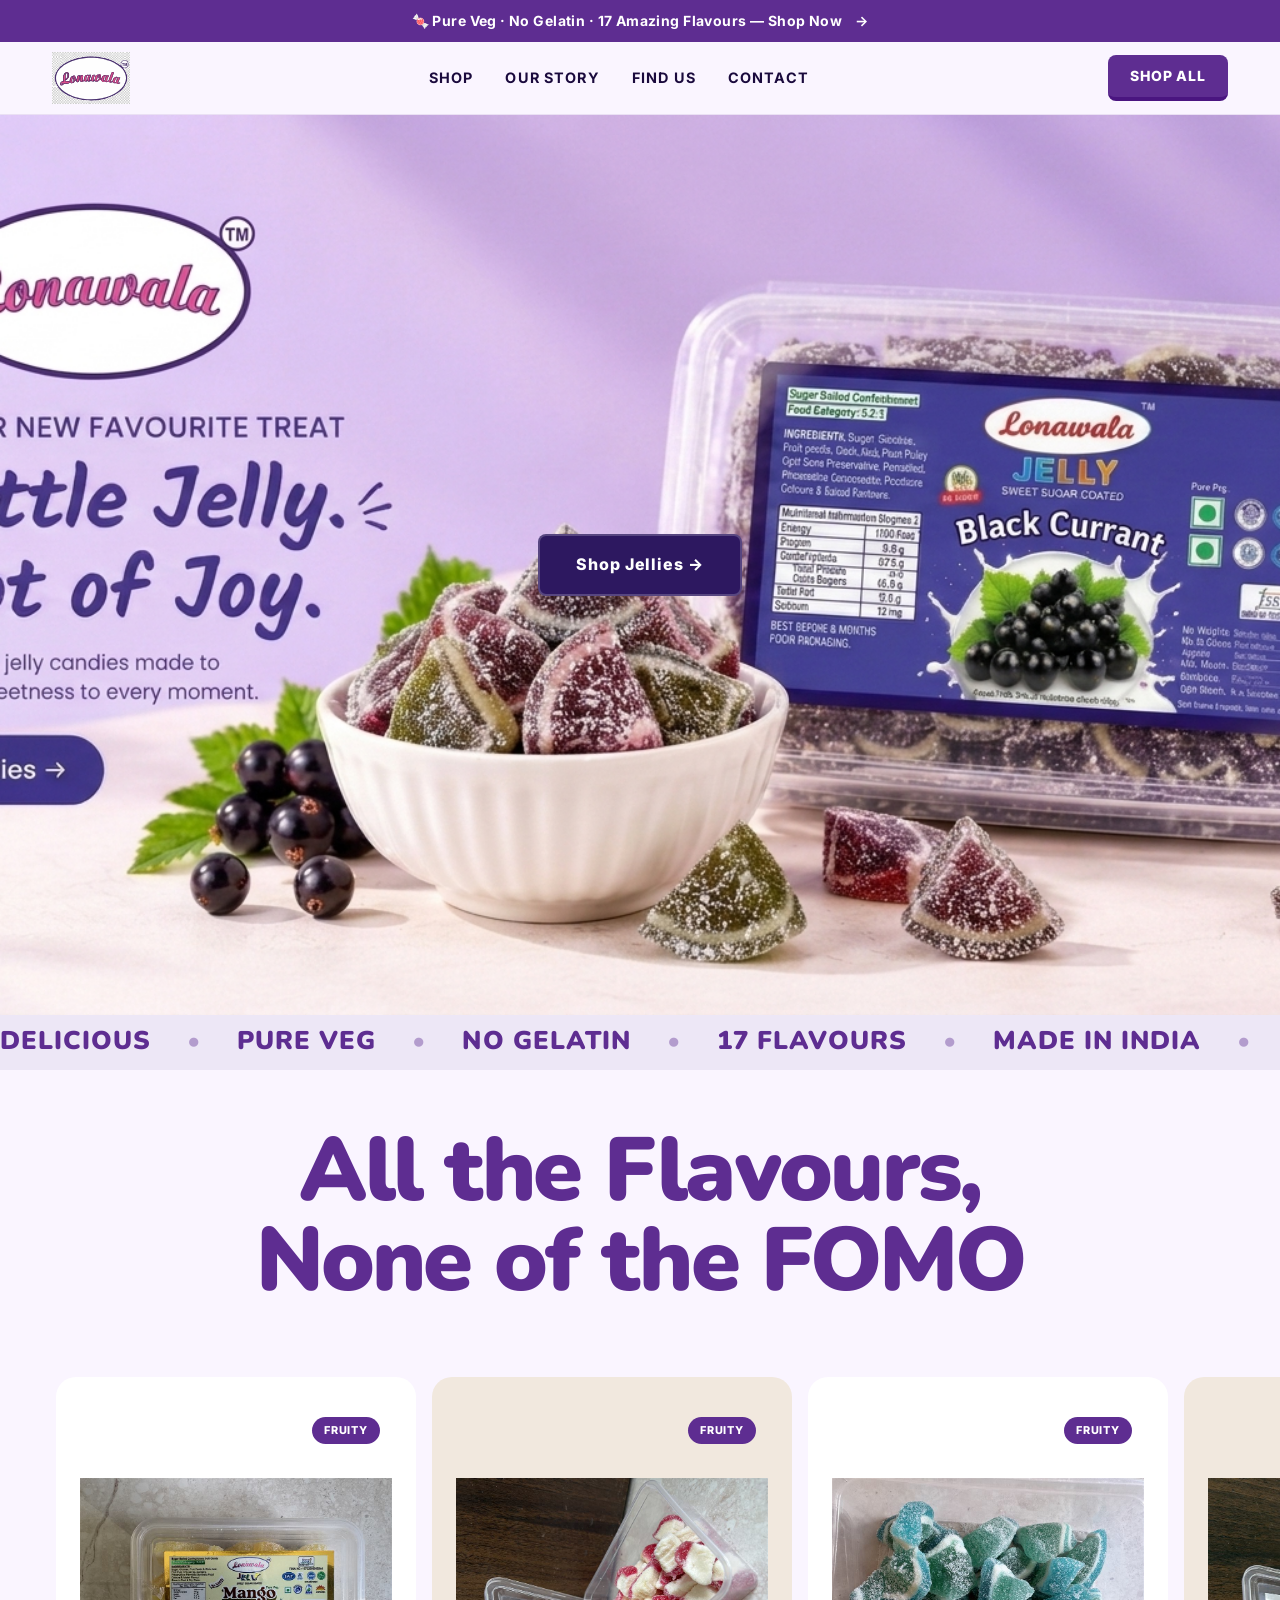
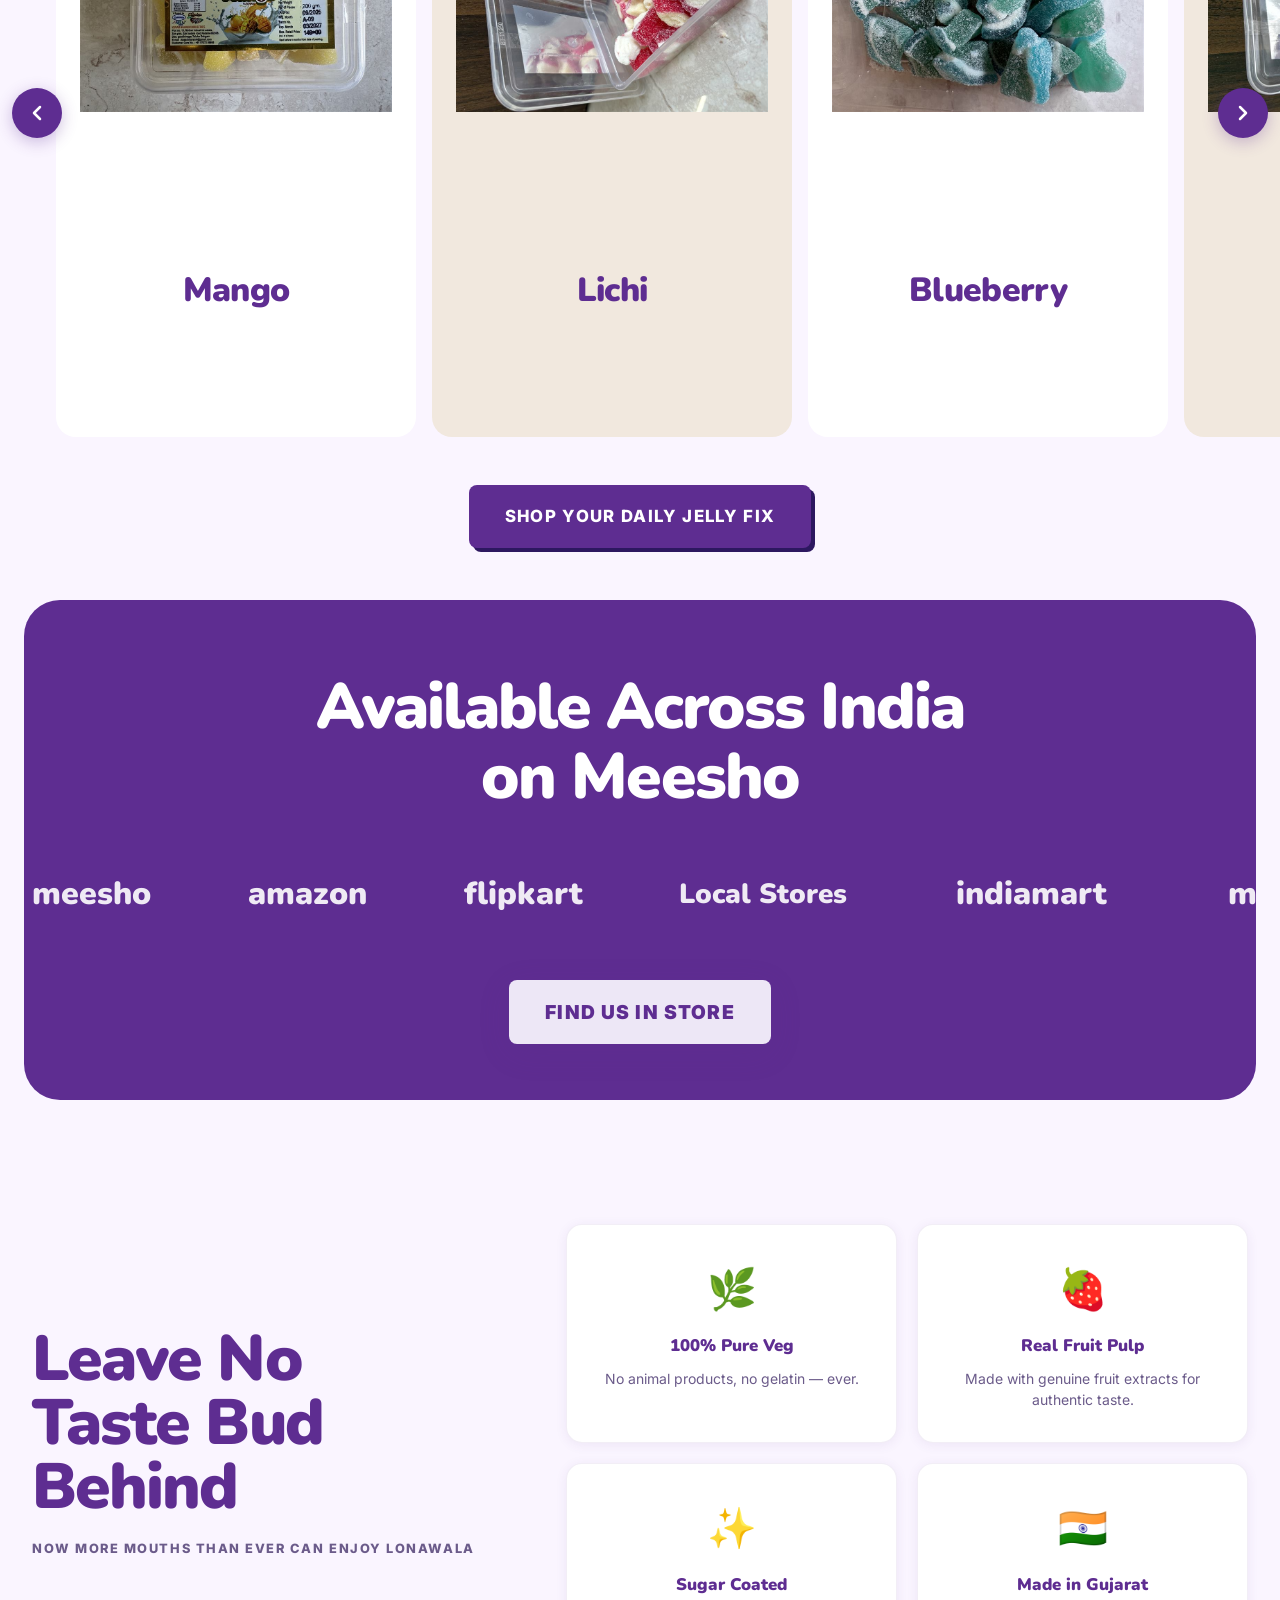
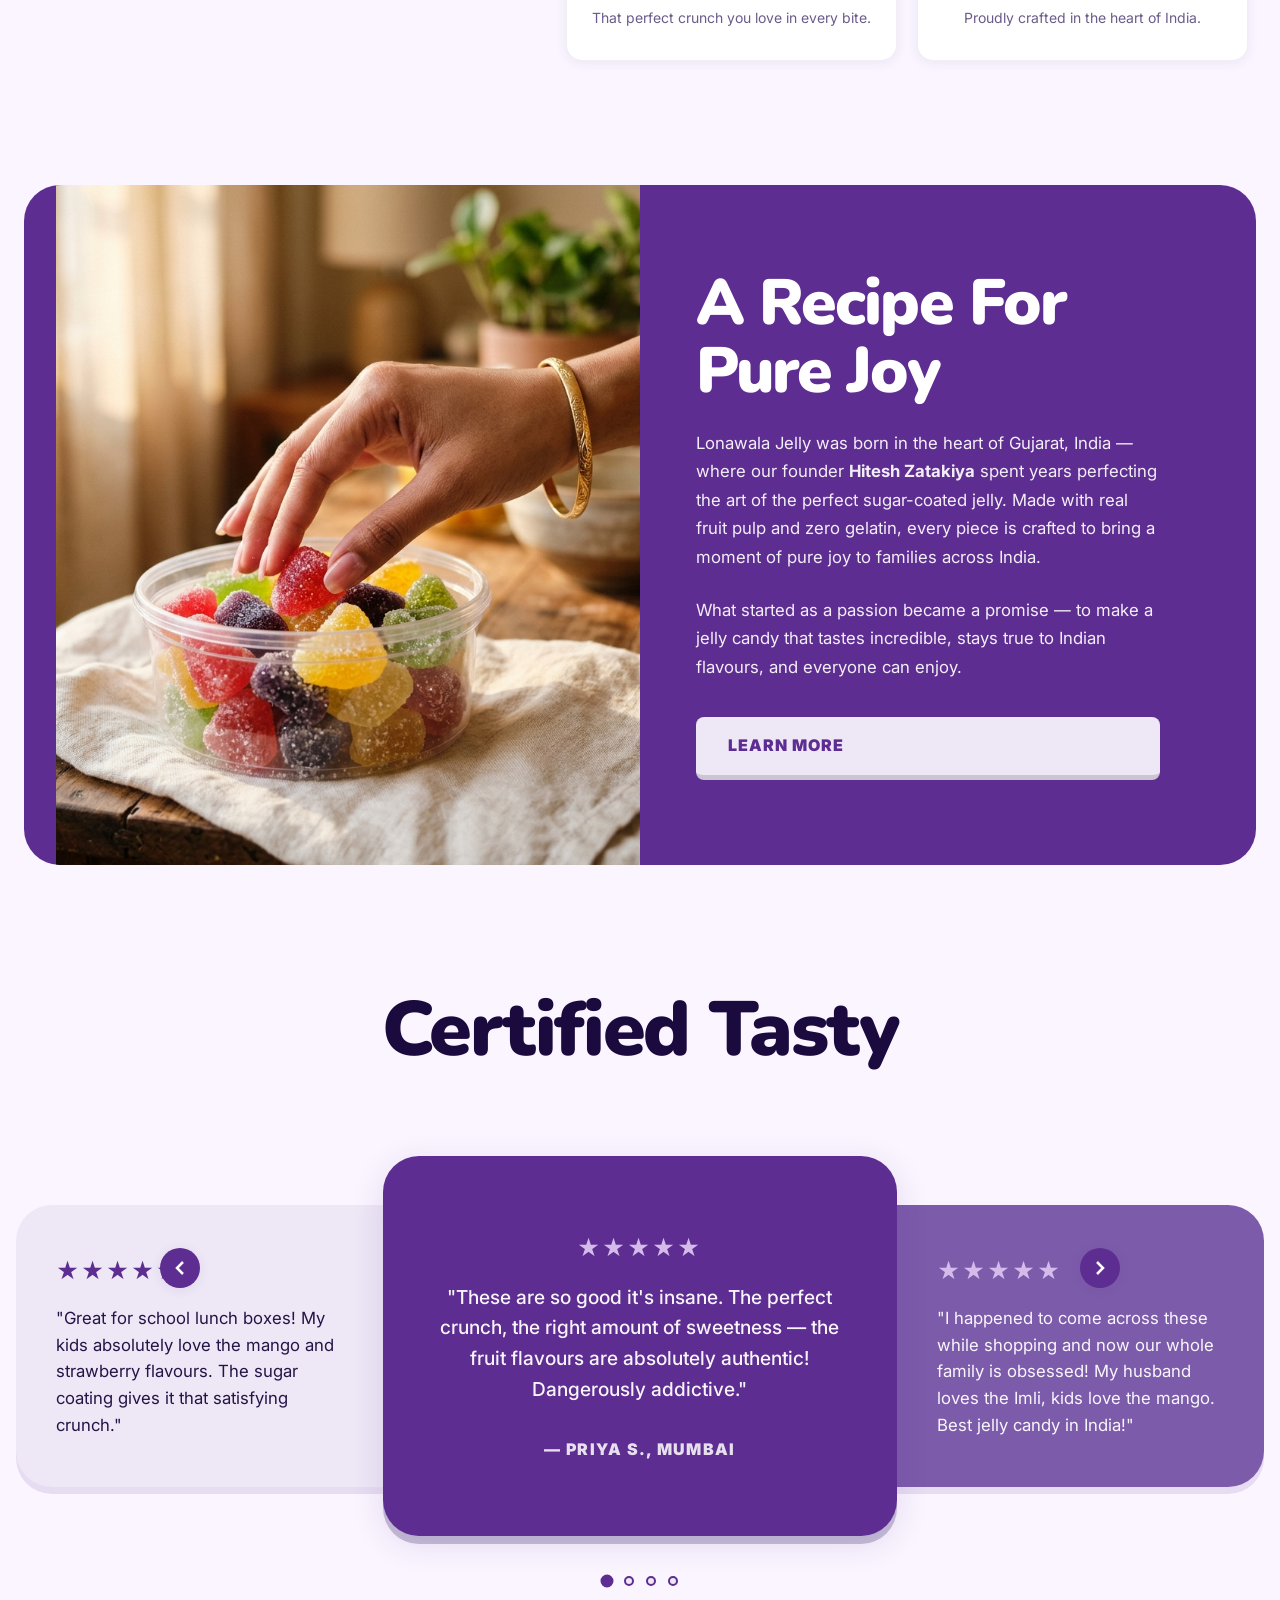
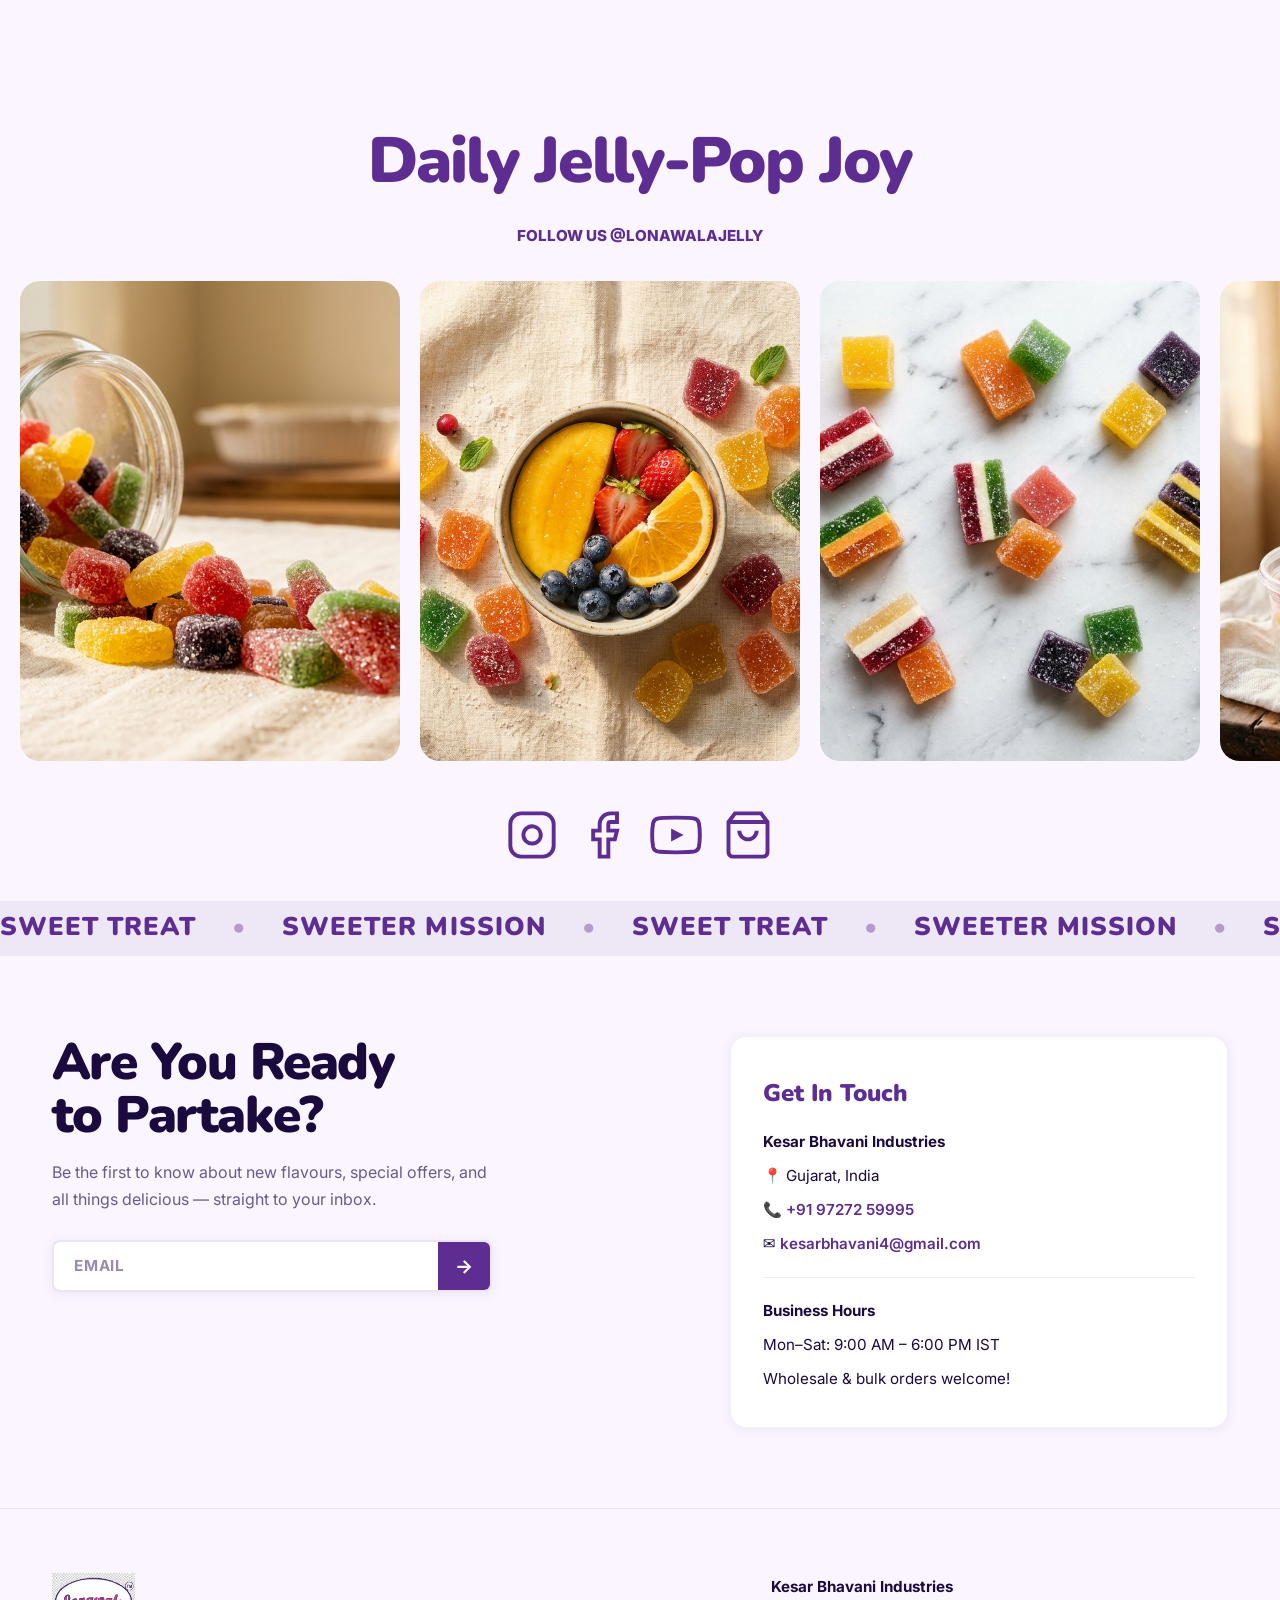
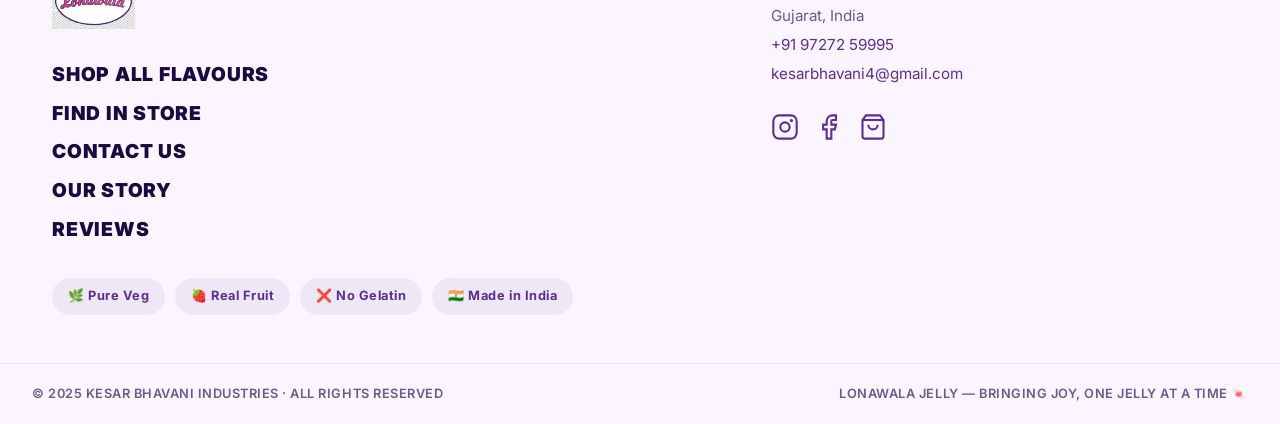
==== website/index.html @ fbc3630c "your message" ====
<!DOCTYPE html>
<html lang="en">
<head>
  <meta charset="UTF-8" />
  <meta name="viewport" content="width=device-width, initial-scale=1.0" />
  <title>Lonawala Jelly – Premium Sugar Coated Jelly Candies | 17 Flavours</title>
  <meta name="description" content="Lonawala Jelly by Kesar Bhavani Industries — India's favourite sugar coated soft jelly candy in 17 amazing flavours. Pure Veg, No Gelatin. Shop on Meesho." />
  <meta name="keywords" content="Lonawala Jelly, jelly candy, sugar coated candy, mango jelly, pure veg candy, Indian candy, buy jelly online, Meesho candy" />
  <meta name="author" content="Kesar Bhavani Industries" />
  <meta property="og:type" content="website" />
  <meta property="og:url" content="https://lonawala-jelly.pages.dev/" />
  <meta property="og:title" content="Lonawala Jelly – 17 Delicious Flavours" />
  <meta property="og:description" content="India's favourite jelly candy in 17 amazing flavours. Pure Veg, No Gelatin." />
  <meta property="og:image" content="https://lonawala-jelly.pages.dev/assets/hero-lifestyle.jpg" />
  <link rel="icon" href="assets/logo.svg" type="image/svg+xml" />
  <link rel="preconnect" href="https://fonts.googleapis.com" />
  <link rel="preconnect" href="https://fonts.gstatic.com" crossorigin />
  <link href="https://fonts.googleapis.com/css2?family=Nunito:wght@400;600;700;800;900&family=Inter:wght@300;400;500;600;700&display=swap" rel="stylesheet" />
  <link rel="stylesheet" href="style.css" />
  <script type="application/ld+json">
  {
    "@context": "https://schema.org",
    "@type": "Organization",
    "name": "Lonawala Jelly",
    "url": "https://lonawala-jelly.pages.dev",
    "logo": "https://lonawala-jelly.pages.dev/assets/logo.svg",
    "description": "Premium sugar coated jelly candy in 17 delicious flavours. Pure Veg, No Gelatin.",
    "contactPoint": {
      "@type": "ContactPoint",
      "telephone": "+91-97272-59995",
      "email": "kesarbhavani4@gmail.com"
    }
  }
  </script>
</head>
<body>

<!-- ── ANNOUNCEMENT BAR ── -->
<div class="announcement-bar">
  <a href="#shop" class="ann-link">
    🍬 Pure Veg · No Gelatin · 17 Amazing Flavours — Shop Now &nbsp;<span class="ann-arrow">→</span>
  </a>
</div>

<!-- ── HEADER ── -->
<header id="header">
  <nav class="nav-inner container">
    <button class="hamburger" id="hamburger" aria-label="Open menu" aria-expanded="false">
      <span></span><span></span><span></span>
    </button>
    <a href="/" class="nav-logo" aria-label="Lonawala Jelly Home">
      <img src="assets/logo.svg" alt="Lonawala Jelly" height="52" width="auto" />
    </a>
    <ul class="nav-links" id="nav-links">
      <li><a href="#shop">Shop</a></li>
      <li><a href="#about">Our Story</a></li>
      <li><a href="#find-us">Find Us</a></li>
      <li><a href="#contact">Contact</a></li>
    </ul>
    <div class="nav-actions">
      <a href="#shop" class="nav-cta">Shop All</a>
    </div>
  </nav>
</header>

<!-- Mobile Drawer -->
<div class="mobile-drawer" id="mobile-drawer" aria-hidden="true">
  <div class="drawer-inner">
    <button class="drawer-close" id="drawer-close" aria-label="Close menu">✕</button>
    <a href="/" class="drawer-logo">
      <img src="assets/logo.svg" alt="Lonawala Jelly" height="48" />
    </a>
    <ul class="drawer-links">
      <li><a href="#shop">Shop All Flavours</a></li>
      <li><a href="#about">Our Story</a></li>
      <li><a href="#find-us">Find Us</a></li>
      <li><a href="#testimonials">Reviews</a></li>
      <li><a href="#contact">Contact</a></li>
    </ul>
    <div class="drawer-contact">
      <p>📞 +91 97272 59995</p>
      <p>✉️ kesarbhavani4@gmail.com</p>
    </div>
  </div>
</div>
<div class="drawer-overlay" id="drawer-overlay"></div>

<!-- ── HERO ── -->
<section class="hero" id="home">
  <div class="hero-bg-img" aria-hidden="true">
    <img src="assets/hero-poster.jpg" alt="" role="presentation" fetchpriority="high" />
  </div>
  <div class="hero-content container">
          <a href="#shop" class="hero-cta">Shop Jellies →</a>
  </div>
</section>

<!-- ── MARQUEE 1 ── -->
<section class="marquee-section marquee-cream">
  <div class="marquee-track">
    <div class="marquee-inner" aria-hidden="true">
      <span>Delicious</span><span class="dot">•</span>
      <span>Pure Veg</span><span class="dot">•</span>
      <span>No Gelatin</span><span class="dot">•</span>
      <span>17 Flavours</span><span class="dot">•</span>
      <span>Made in India</span><span class="dot">•</span>
      <span>Delicious</span><span class="dot">•</span>
      <span>Pure Veg</span><span class="dot">•</span>
      <span>No Gelatin</span><span class="dot">•</span>
      <span>17 Flavours</span><span class="dot">•</span>
      <span>Made in India</span><span class="dot">•</span>
      <span>Delicious</span><span class="dot">•</span>
      <span>Pure Veg</span><span class="dot">•</span>
      <span>No Gelatin</span><span class="dot">•</span>
      <span>17 Flavours</span><span class="dot">•</span>
      <span>Made in India</span><span class="dot">•</span>
    </div>
  </div>
</section>

<!-- ── TAGLINE ── -->
<section class="tagline-section">
  <h2 class="tagline-heading">All the Flavours,<br>None of the FOMO</h2>
</section>

<!-- ── PRODUCT CAROUSEL (Partake Style) ── -->
<section class="carousel-section" id="shop">
  <div class="carousel-viewport" id="carousel-viewport">
    <div class="carousel-track" id="carousel-track">
      <!-- Cards injected by JS -->
    </div>
  </div>
  <button class="carousel-btn carousel-prev" id="carousel-prev" aria-label="Previous flavour">
    <svg width="24" height="24" viewBox="0 0 24 24" fill="none" stroke="currentColor" stroke-width="2.5" stroke-linecap="round" stroke-linejoin="round"><path d="m15 18-6-6 6-6"/></svg>
  </button>
  <button class="carousel-btn carousel-next" id="carousel-next" aria-label="Next flavour">
    <svg width="24" height="24" viewBox="0 0 24 24" fill="none" stroke="currentColor" stroke-width="2.5" stroke-linecap="round" stroke-linejoin="round"><path d="m9 18 6-6-6-6"/></svg>
  </button>
</section>

<!-- ── SHOP ALL CTA ── -->
<section class="shop-all-cta">
  <div class="shop-all-inner">
    <div class="shadow-btn-wrap">
      <a href="#shop" class="shop-all-btn">Shop Your Daily Jelly Fix</a>
    </div>
  </div>
</section>

<!-- ── FIND US / WHERE TO BUY ── -->
<section class="find-us-section" id="find-us">
  <h2 class="find-us-heading">Available Across India<br>on Meesho</h2>
  <div class="platform-marquee">
    <div class="platform-track">
      <div class="platform-inner">
        <div class="platform-logo">
          <svg viewBox="0 0 200 60" fill="none" xmlns="http://www.w3.org/2000/svg" aria-label="Meesho" width="160" height="48">
            <text x="10" y="44" font-family="Nunito,Arial" font-weight="900" font-size="40" fill="white">meesho</text>
          </svg>
        </div>
        <div class="platform-logo">
          <svg viewBox="0 0 200 60" fill="none" xmlns="http://www.w3.org/2000/svg" aria-label="Amazon" width="160" height="48">
            <text x="10" y="44" font-family="Nunito,Arial" font-weight="900" font-size="40" fill="white">amazon</text>
          </svg>
        </div>
        <div class="platform-logo">
          <svg viewBox="0 0 200 60" fill="none" xmlns="http://www.w3.org/2000/svg" aria-label="Flipkart" width="160" height="48">
            <text x="10" y="44" font-family="Nunito,Arial" font-weight="900" font-size="40" fill="white">flipkart</text>
          </svg>
        </div>
        <div class="platform-logo">
          <svg viewBox="0 0 300 60" fill="none" xmlns="http://www.w3.org/2000/svg" aria-label="Local Stores" width="220" height="48">
            <text x="10" y="44" font-family="Nunito,Arial" font-weight="900" font-size="38" fill="white">Local Stores</text>
          </svg>
        </div>
        <div class="platform-logo">
          <svg viewBox="0 0 200 60" fill="none" xmlns="http://www.w3.org/2000/svg" aria-label="IndiaMart" width="160" height="48">
            <text x="10" y="44" font-family="Nunito,Arial" font-weight="900" font-size="40" fill="white">indiamart</text>
          </svg>
        </div>
      </div>
      <div class="platform-inner" aria-hidden="true">
        <div class="platform-logo">
          <svg viewBox="0 0 200 60" fill="none" xmlns="http://www.w3.org/2000/svg" width="160" height="48">
            <text x="10" y="44" font-family="Nunito,Arial" font-weight="900" font-size="40" fill="white">meesho</text>
          </svg>
        </div>
        <div class="platform-logo">
          <svg viewBox="0 0 200 60" fill="none" xmlns="http://www.w3.org/2000/svg" width="160" height="48">
            <text x="10" y="44" font-family="Nunito,Arial" font-weight="900" font-size="40" fill="white">amazon</text>
          </svg>
        </div>
        <div class="platform-logo">
          <svg viewBox="0 0 200 60" fill="none" xmlns="http://www.w3.org/2000/svg" width="160" height="48">
            <text x="10" y="44" font-family="Nunito,Arial" font-weight="900" font-size="40" fill="white">flipkart</text>
          </svg>
        </div>
        <div class="platform-logo">
          <svg viewBox="0 0 300 60" fill="none" xmlns="http://www.w3.org/2000/svg" width="220" height="48">
            <text x="10" y="44" font-family="Nunito,Arial" font-weight="900" font-size="38" fill="white">Local Stores</text>
          </svg>
        </div>
        <div class="platform-logo">
          <svg viewBox="0 0 200 60" fill="none" xmlns="http://www.w3.org/2000/svg" width="160" height="48">
            <text x="10" y="44" font-family="Nunito,Arial" font-weight="900" font-size="40" fill="white">indiamart</text>
          </svg>
        </div>
      </div>
    </div>
  </div>
  <div class="find-us-cta">
    <a href="#contact" class="find-us-btn">FIND US IN STORE</a>
  </div>
</section>

<!-- ── WHY LONAWALA (Badges) ── -->
<section class="why-section" id="why">
  <div class="why-inner">
    <div class="why-text-col">
      <h2 class="why-heading">Leave No<br>Taste Bud<br>Behind</h2>
      <p class="why-sub">NOW MORE MOUTHS THAN EVER CAN ENJOY LONAWALA</p>
    </div>
    <div class="why-badges-col">
      <div class="why-badges-grid">
        <div class="why-badge">
          <div class="badge-icon">🌿</div>
          <div class="badge-label">100% Pure Veg</div>
          <div class="badge-desc">No animal products, no gelatin — ever.</div>
        </div>
        <div class="why-badge">
          <div class="badge-icon">🍓</div>
          <div class="badge-label">Real Fruit Pulp</div>
          <div class="badge-desc">Made with genuine fruit extracts for authentic taste.</div>
        </div>
        <div class="why-badge">
          <div class="badge-icon">✨</div>
          <div class="badge-label">Sugar Coated</div>
          <div class="badge-desc">That perfect crunch you love in every bite.</div>
        </div>
        <div class="why-badge">
          <div class="badge-icon">🇮🇳</div>
          <div class="badge-label">Made in Gujarat</div>
          <div class="badge-desc">Proudly crafted in the heart of India.</div>
        </div>
      </div>
    </div>
  </div>
</section>

<!-- ── ABOUT / STORY ── -->
<section class="about-section" id="about">
  <div class="about-inner container">
    <div class="about-img-col">
      <img src="assets/lifestyle-hand.jpg" alt="Lonawala Jelly — a moment of joy" loading="lazy" />
    </div>
    <div class="about-text-col">
      <h2 class="about-heading">A Recipe For<br>Pure Joy</h2>
      <p class="about-body">Lonawala Jelly was born in the heart of Gujarat, India — where our founder <strong>Hitesh Zatakiya</strong> spent years perfecting the art of the perfect sugar-coated jelly. Made with real fruit pulp and zero gelatin, every piece is crafted to bring a moment of pure joy to families across India.</p>
      <p class="about-body">What started as a passion became a promise — to make a jelly candy that tastes incredible, stays true to Indian flavours, and everyone can enjoy.</p>
      <a href="#shop" class="about-cta">Learn More</a>
    </div>
  </div>
</section>

<!-- ── TESTIMONIALS ── -->
<section class="testimonials-section" id="testimonials">
  <h2 class="testimonials-heading">Certified Tasty</h2>
  <div class="testimonials-carousel-wrap">
    <div class="testimonials-track-outer">
      <div class="testimonial-side testimonial-left">
        <div class="stars">★★★★★</div>
        <p class="testi-quote">"Great for school lunch boxes! My kids absolutely love the mango and strawberry flavours. The sugar coating gives it that satisfying crunch."</p>
      </div>
      <div class="testimonial-center" id="testi-center">
        <div class="stars stars-light">★★★★★</div>
        <p class="testi-quote" id="testi-quote">"These are so good it's insane. The perfect crunch, the right amount of sweetness — the fruit flavours are absolutely authentic! Dangerously addictive."</p>
        <cite class="testi-cite" id="testi-cite">— Priya S., Mumbai</cite>
      </div>
      <div class="testimonial-side testimonial-right">
        <div class="stars">★★★★★</div>
        <p class="testi-quote">"I happened to come across these while shopping and now our whole family is obsessed! My husband loves the Imli, kids love the mango. Best jelly candy in India!"</p>
      </div>
    </div>
    <button class="testi-btn testi-prev" id="testi-prev" aria-label="Previous review">
      <svg width="24" height="24" viewBox="0 0 24 24" fill="none" stroke="currentColor" stroke-width="2.5"><path d="m15 18-6-6 6-6"/></svg>
    </button>
    <button class="testi-btn testi-next" id="testi-next" aria-label="Next review">
      <svg width="24" height="24" viewBox="0 0 24 24" fill="none" stroke="currentColor" stroke-width="2.5"><path d="m9 18 6-6-6-6"/></svg>
    </button>
  </div>
  <div class="testi-dots" id="testi-dots">
    <button class="testi-dot active" aria-label="Review 1"></button>
    <button class="testi-dot" aria-label="Review 2"></button>
    <button class="testi-dot" aria-label="Review 3"></button>
    <button class="testi-dot" aria-label="Review 4"></button>
  </div>
</section>

<!-- ── INSTAGRAM ── -->
<section class="instagram-section">
  <div class="instagram-header container">
    <h2 class="ig-heading">Daily Jelly-Pop Joy</h2>
    <p class="ig-sub"><a href="https://www.instagram.com" target="_blank" rel="noopener" class="ig-handle">FOLLOW US @LONAWALAJELLY</a></p>
  </div>
  <div class="ig-grid-wrap">
    <div class="ig-grid-track" id="ig-track">
      <!-- Filled by actual lifestyle images -->
      <div class="ig-item"><img src="assets/hero-lifestyle.jpg" alt="Lonawala Jelly lifestyle" loading="lazy" /></div>
      <div class="ig-item"><img src="assets/about-story.jpg" alt="Lonawala Jelly flavours" loading="lazy" /></div>
      <div class="ig-item"><img src="assets/flatlay.jpg" alt="Lonawala Jelly flat lay" loading="lazy" /></div>
      <div class="ig-item"><img src="assets/lifestyle-hand.jpg" alt="Lonawala Jelly hand" loading="lazy" /></div>
      <div class="ig-item"><img src="assets/macro-texture.jpg" alt="Lonawala Jelly macro" loading="lazy" /></div>
      <div class="ig-item"><img src="assets/hero-lifestyle.jpg" alt="Lonawala Jelly lifestyle 2" loading="lazy" /></div>
      <div class="ig-item"><img src="assets/flatlay.jpg" alt="Lonawala Jelly flavours 2" loading="lazy" /></div>
      <div class="ig-item"><img src="assets/about-story.jpg" alt="Lonawala Jelly story 2" loading="lazy" /></div>
      <!-- Duplicate for seamless scroll -->
      <div class="ig-item" aria-hidden="true"><img src="assets/hero-lifestyle.jpg" alt="" loading="lazy" /></div>
      <div class="ig-item" aria-hidden="true"><img src="assets/about-story.jpg" alt="" loading="lazy" /></div>
      <div class="ig-item" aria-hidden="true"><img src="assets/flatlay.jpg" alt="" loading="lazy" /></div>
      <div class="ig-item" aria-hidden="true"><img src="assets/lifestyle-hand.jpg" alt="" loading="lazy" /></div>
    </div>
  </div>
</section>

<!-- ── SOCIAL ICONS ── -->
<section class="social-icons-section">
  <div class="social-icons-inner container">
    <a href="https://www.instagram.com" target="_blank" rel="noopener" aria-label="Instagram" class="social-icon-link">
      <svg viewBox="0 0 24 24" fill="none" stroke="currentColor" stroke-width="1.8" width="52" height="52"><rect x="2" y="2" width="20" height="20" rx="5" ry="5"/><path d="M16 11.37A4 4 0 1 1 12.63 8 4 4 0 0 1 16 11.37z"/><line x1="17.5" y1="6.5" x2="17.51" y2="6.5"/></svg>
    </a>
    <a href="https://www.facebook.com" target="_blank" rel="noopener" aria-label="Facebook" class="social-icon-link">
      <svg viewBox="0 0 24 24" fill="none" stroke="currentColor" stroke-width="1.8" width="52" height="52"><path d="M18 2h-3a5 5 0 0 0-5 5v3H7v4h3v8h4v-8h3l1-4h-4V7a1 1 0 0 1 1-1h3z"/></svg>
    </a>
    <a href="https://www.youtube.com" target="_blank" rel="noopener" aria-label="YouTube" class="social-icon-link">
      <svg viewBox="0 0 24 24" fill="none" stroke="currentColor" stroke-width="1.8" width="52" height="52"><path d="M22.54 6.42a2.78 2.78 0 0 0-1.95-1.96C18.88 4 12 4 12 4s-6.88 0-8.59.46a2.78 2.78 0 0 0-1.95 1.96A29 29 0 0 0 1 12a29 29 0 0 0 .46 5.58A2.78 2.78 0 0 0 3.41 19.6C5.12 20 12 20 12 20s6.88 0 8.59-.4a2.78 2.78 0 0 0 1.95-1.95A29 29 0 0 0 23 12a29 29 0 0 0-.46-5.58z"/><polygon points="9.75 15.02 15.5 12 9.75 8.98 9.75 15.02" fill="currentColor" stroke="none"/></svg>
    </a>
    <a href="https://www.meesho.com" target="_blank" rel="noopener" aria-label="Meesho Store" class="social-icon-link">
      <svg viewBox="0 0 24 24" fill="none" stroke="currentColor" stroke-width="1.8" width="52" height="52"><path d="M6 2 3 6v14a2 2 0 0 0 2 2h14a2 2 0 0 0 2-2V6l-3-4z"/><line x1="3" y1="6" x2="21" y2="6"/><path d="M16 10a4 4 0 0 1-8 0"/></svg>
    </a>
  </div>
</section>

<!-- ── MARQUEE 2 ── -->
<section class="marquee-section marquee-cream">
  <div class="marquee-track marquee-right">
    <div class="marquee-inner" aria-hidden="true">
      <span>Sweet Treat</span><span class="dot">•</span>
      <span>Sweeter Mission</span><span class="dot">•</span>
      <span>Sweet Treat</span><span class="dot">•</span>
      <span>Sweeter Mission</span><span class="dot">•</span>
      <span>Sweet Treat</span><span class="dot">•</span>
      <span>Sweeter Mission</span><span class="dot">•</span>
      <span>Sweet Treat</span><span class="dot">•</span>
      <span>Sweeter Mission</span><span class="dot">•</span>
    </div>
  </div>
</section>

<!-- ── CONTACT ── -->
<section class="contact-section" id="contact">
  <div class="contact-inner container">
    <div class="contact-text-col">
      <h2 class="contact-heading">Are You Ready<br>to Partake?</h2>
      <p class="contact-sub">Be the first to know about new flavours, special offers, and all things delicious — straight to your inbox.</p>
      <form class="newsletter-form" id="newsletter-form" novalidate>
        <div class="form-row">
          <input type="email" id="newsletter-email" name="email" placeholder="EMAIL" autocomplete="email" required aria-label="Your email address" />
          <button type="submit" aria-label="Subscribe">→</button>
        </div>
        <p class="form-success" id="form-success" aria-live="polite"></p>
      </form>
    </div>
    <div class="contact-info-col">
      <div class="contact-card">
        <h3>Get In Touch</h3>
        <p><strong>Kesar Bhavani Industries</strong></p>
        <p>📍 Gujarat, India</p>
        <p>📞 <a href="tel:+919727259995">+91 97272 59995</a></p>
        <p>✉️ <a href="mailto:kesarbhavani4@gmail.com">kesarbhavani4@gmail.com</a></p>
        <div class="contact-divider"></div>
        <p><strong>Business Hours</strong></p>
        <p>Mon–Sat: 9:00 AM – 6:00 PM IST</p>
        <p>Wholesale &amp; bulk orders welcome!</p>
      </div>
    </div>
  </div>
</section>

<!-- ── FOOTER ── -->
<footer class="site-footer" id="footer">
  <div class="footer-inner container">
    <div class="footer-col footer-brand">
      <img src="assets/logo.svg" alt="Lonawala Jelly" class="footer-logo" height="60" />
      <ul class="footer-links">
        <li><a href="#shop">Shop All Flavours</a></li>
        <li><a href="#find-us">Find In Store</a></li>
        <li><a href="#contact">Contact Us</a></li>
        <li><a href="#about">Our Story</a></li>
        <li><a href="#testimonials">Reviews</a></li>
      </ul>
      <div class="footer-badges">
        <div class="footer-badge">🌿 Pure Veg</div>
        <div class="footer-badge">🍓 Real Fruit</div>
        <div class="footer-badge">❌ No Gelatin</div>
        <div class="footer-badge">🇮🇳 Made in India</div>
      </div>
    </div>
    <div class="footer-col footer-subscribe">
      <div class="footer-contact-block">
        <p><strong>Kesar Bhavani Industries</strong></p>
        <p>Gujarat, India</p>
        <p><a href="tel:+919727259995">+91 97272 59995</a></p>
        <p><a href="mailto:kesarbhavani4@gmail.com">kesarbhavani4@gmail.com</a></p>
      </div>
      <div class="footer-social">
        <a href="https://www.instagram.com" target="_blank" rel="noopener" aria-label="Instagram">
          <svg viewBox="0 0 24 24" fill="none" stroke="currentColor" stroke-width="1.8" width="28" height="28"><rect x="2" y="2" width="20" height="20" rx="5"/><circle cx="12" cy="12" r="4"/><circle cx="17.5" cy="6.5" r="0.5" fill="currentColor"/></svg>
        </a>
        <a href="https://www.facebook.com" target="_blank" rel="noopener" aria-label="Facebook">
          <svg viewBox="0 0 24 24" fill="none" stroke="currentColor" stroke-width="1.8" width="28" height="28"><path d="M18 2h-3a5 5 0 0 0-5 5v3H7v4h3v8h4v-8h3l1-4h-4V7a1 1 0 0 1 1-1h3z"/></svg>
        </a>
        <a href="https://www.meesho.com" target="_blank" rel="noopener" aria-label="Shop on Meesho">
          <svg viewBox="0 0 24 24" fill="none" stroke="currentColor" stroke-width="1.8" width="28" height="28"><path d="M6 2 3 6v14a2 2 0 0 0 2 2h14a2 2 0 0 0 2-2V6l-3-4z"/><line x1="3" y1="6" x2="21" y2="6"/><path d="M16 10a4 4 0 0 1-8 0"/></svg>
        </a>
      </div>
    </div>
  </div>
  <div class="footer-bottom">
    <p>© 2025 Kesar Bhavani Industries · All rights reserved</p>
    <p>Lonawala Jelly — Bringing Joy, One Jelly at a Time 🍬</p>
  </div>
</footer>

<!-- Scroll-to-top -->
<button class="scroll-top" id="scroll-top" aria-label="Back to top">
  <svg width="20" height="20" viewBox="0 0 24 24" fill="none" stroke="currentColor" stroke-width="2.5"><path d="m18 15-6-6-6 6"/></svg>
</button>

<script src="script.js"></script>
</body>
</html>
---- website/style.css ----
/* =====================================================
   LONAWALA JELLY — Premium Stylesheet
   Color palette: Purple/Lavender — matched to hero-poster.png
   ===================================================== */

/* ── Tokens ── */
:root {
  /* Purple palette extracted from hero-poster.png */
  --lavender:       #EDE7F6;       /* lightest background */
  --lavender-mid:   #D4BBEB;       /* mid lavender */
  --purple-light:   #B39DDB;       /* light purple accent */
  --purple:         #5E2D91;       /* brand primary purple */
  --purple-dark:    #4A1580;       /* dark purple / hover */
  --purple-deep:    #2D1860;       /* deepest navy purple */
  --purple-muted:   #7C5BAA;       /* muted purple text */
  --maroon:         #8B1A4A;       /* pink-maroon accent */
  --cream:          #FAF5FF;       /* page background (very light purple-white) */
  --cream-dark:     #EDE7F6;       /* section alt background */
  --white:          #ffffff;
  --text:           #1A0A3D;       /* near-black with purple tint */
  --text-muted:     #6B5B8A;       /* muted purple-grey */
  --text-light:     #9C8BB0;       /* light muted text */

  --radius-sm:    8px;
  --radius-md:    16px;
  --radius-lg:    20px;
  --radius-xl:    36px;
  --shadow-sm:    0 2px 12px rgba(94,45,145,.08);
  --shadow-md:    0 8px 32px rgba(94,45,145,.14);
  --shadow-heavy: 0 10px 0 0 rgba(45,24,96,.18);
  --transition:   all .3s cubic-bezier(.4,0,.2,1);
  --max-width:    1240px;
  --font-head:    'Nunito', system-ui, sans-serif;
  --font-body:    'Inter', system-ui, sans-serif;
}

/* ── Reset ── */
*, *::before, *::after { box-sizing: border-box; margin: 0; padding: 0; }
html { scroll-behavior: smooth; font-size: 16px; }
body {
  font-family: var(--font-body);
  background: var(--cream);
  color: var(--text);
  line-height: 1.6;
  overflow-x: hidden;
}
img { display: block; max-width: 100%; height: auto; }
a  { text-decoration: none; color: inherit; }
ul { list-style: none; }
button { font-family: inherit; cursor: pointer; border: none; background: none; }
input, textarea { font-family: inherit; }

.container {
  max-width: var(--max-width);
  margin: 0 auto;
  padding: 0 32px;
}

/* ==============================================
   ANNOUNCEMENT BAR
   ============================================== */
.announcement-bar {
  background: var(--purple);
  color: var(--white);
  height: 42px;
  display: flex;
  align-items: center;
  justify-content: center;
  font-size: .875rem;
  font-weight: 700;
  letter-spacing: .03em;
  text-align: center;
}
.ann-link {
  color: var(--white);
  display: flex;
  align-items: center;
  gap: 6px;
  transition: opacity .2s;
}
.ann-link:hover { opacity: .85; }

/* ==============================================
   HEADER / NAV
   ============================================== */
#header {
  position: sticky;
  top: 0;
  z-index: 900;
  background: rgba(250, 245, 255, 0.92);
  backdrop-filter: blur(12px);
  -webkit-backdrop-filter: blur(12px);
  border-bottom: 1px solid rgba(94,45,145,.10);
  transition: box-shadow .3s;
}
#header.scrolled {
  box-shadow: 0 2px 24px rgba(94,45,145,.12);
}
.nav-inner {
  display: flex;
  align-items: center;
  justify-content: space-between;
  height: 72px;
  gap: 24px;
}
.nav-logo img {
  height: 52px;
  width: auto;
  display: block;
}
.nav-links {
  display: flex;
  align-items: center;
  gap: 32px;
  list-style: none;
}
.nav-links a {
  font-size: .9rem;
  font-weight: 700;
  text-transform: uppercase;
  letter-spacing: .08em;
  color: var(--text);
  transition: color .2s;
  position: relative;
}
.nav-links a::after {
  content: '';
  position: absolute;
  bottom: -3px; left: 0; right: 0;
  height: 2px;
  background: var(--purple);
  transform: scaleX(0);
  transform-origin: left;
  transition: transform .25s;
}
.nav-links a:hover { color: var(--purple); }
.nav-links a:hover::after { transform: scaleX(1); }
.nav-cta {
  display: inline-flex;
  align-items: center;
  background: var(--purple);
  color: var(--white);
  padding: 10px 22px;
  border-radius: var(--radius-sm);
  font-size: .875rem;
  font-weight: 800;
  letter-spacing: .06em;
  text-transform: uppercase;
  transition: var(--transition);
  border-bottom: 4px solid var(--purple-dark);
}
.nav-cta:hover {
  background: var(--purple-dark);
  transform: translateY(-1px);
}

/* Hamburger */
.hamburger {
  display: none;
  flex-direction: column;
  gap: 5px;
  padding: 8px;
  cursor: pointer;
  z-index: 10;
}
.hamburger span {
  display: block;
  width: 26px;
  height: 2.5px;
  background: var(--text);
  border-radius: 2px;
  transition: var(--transition);
}

/* Mobile Drawer */
.mobile-drawer {
  position: fixed;
  top: 0; left: 0;
  width: min(320px, 90vw);
  height: 100vh;
  background: var(--cream);
  z-index: 1100;
  transform: translateX(-100%);
  transition: transform .35s cubic-bezier(.4,0,.2,1);
  padding: 24px 28px 40px;
  overflow-y: auto;
  display: flex;
  flex-direction: column;
  gap: 28px;
}
.mobile-drawer.open { transform: translateX(0); }
.drawer-close {
  align-self: flex-end;
  font-size: 1.4rem;
  color: var(--text);
  background: none;
  border: none;
  cursor: pointer;
  padding: 4px 8px;
}
.drawer-logo img { height: 44px; }
.drawer-links {
  display: flex;
  flex-direction: column;
  gap: 4px;
  list-style: none;
}
.drawer-links a {
  display: block;
  padding: 12px 0;
  font-size: 1.05rem;
  font-weight: 800;
  text-transform: uppercase;
  letter-spacing: .06em;
  border-bottom: 1px solid rgba(94,45,145,.10);
  color: var(--text);
}
.drawer-contact {
  margin-top: auto;
  font-size: .875rem;
  color: var(--text-muted);
  display: flex;
  flex-direction: column;
  gap: 6px;
}
.drawer-overlay {
  position: fixed;
  inset: 0;
  background: rgba(45,24,96,.45);
  z-index: 1050;
  opacity: 0;
  pointer-events: none;
  transition: opacity .35s;
}
.drawer-overlay.open {
  opacity: 1;
  pointer-events: all;
}

/* ==============================================
   HERO — Full-bleed poster background
   ============================================== */
.hero {
  position: relative;
  min-height: 100vh;
  display: flex;
  align-items: center;
  overflow: hidden;
  background: var(--lavender-mid);
}

/* Background poster image */
.hero-bg-img {
  position: absolute;
  inset: 0;
  z-index: 0;
}
.hero-bg-img img {
  width: 100%;
  height: 100%;
  object-fit: cover;
  object-position: center;
  display: block;
}

/* Subtle left-side text overlay gradient so text is readable */
.hero-overlay {
  position: absolute;
  inset: 0;
  z-index: 1;
  background: linear-gradient(
    105deg,
    rgba(45, 24, 96, 0.55) 0%,
    rgba(45, 24, 96, 0.30) 40%,
    rgba(45, 24, 96, 0.00) 70%
  );
}

.hero-content {
  position: relative;
  z-index: 2;
  padding: 60px 80px;
  max-width: 620px;
}
.hero-eyebrow {
  font-size: .8rem;
  font-weight: 800;
  letter-spacing: .18em;
  text-transform: uppercase;
  color: rgba(255,255,255,.85);
  margin-bottom: 16px;
}
.hero-text h1 {
  font-family: var(--font-head);
  font-size: clamp(3.2rem, 6vw, 6rem);
  font-weight: 900;
  line-height: 1.0;
  letter-spacing: -.02em;
  color: var(--white);
  /* Italic style to match the poster font */
  font-style: italic;
}
.hero-sub {
  margin-top: 20px;
  font-size: 1rem;
  color: rgba(255,255,255,.88);
  line-height: 1.65;
  max-width: 380px;
}
.hero-btn-wrap {
  margin-top: 36px;
}
.btn-shadow-wrap {
  display: inline-block;
  position: relative;
}
.btn-shadow-wrap::before {
  content: '';
  position: absolute;
  inset: 0;
  border-radius: var(--radius-sm);
  background: rgba(0,0,0,.5);
  transform: translate(4px, 5px);
}
.hero-cta {
  position: relative;
  display: inline-flex;
  align-items: center;
  background: var(--purple-deep);
  color: var(--white);
  padding: 16px 36px;
  border-radius: var(--radius-sm);
  font-size: 1rem;
  font-weight: 800;
  letter-spacing: .06em;
  transition: var(--transition);
  border: 2px solid rgba(255,255,255,.2);
}
.hero-cta:hover {
  background: var(--purple-dark);
  transform: translate(-1px, -1px);
}

/* ==============================================
   MARQUEE
   ============================================== */
.marquee-section {
  overflow: hidden;
  padding: 6px 0 8px;
  background: var(--cream-dark);
}
.marquee-track {
  display: flex;
  width: max-content;
}
.marquee-inner {
  display: flex;
  align-items: center;
  gap: 36px;
  font-family: var(--font-head);
  font-size: 1.6rem;
  font-weight: 900;
  text-transform: uppercase;
  letter-spacing: .04em;
  color: var(--purple);
  white-space: nowrap;
  animation: marquee-left 20s linear infinite;
  padding-right: 36px;
}
.marquee-right .marquee-inner {
  animation: marquee-right 20s linear infinite;
}
.marquee-inner .dot { opacity: .4; }
@keyframes marquee-left {
  0%   { transform: translateX(0); }
  100% { transform: translateX(-50%); }
}
@keyframes marquee-right {
  0%   { transform: translateX(-50%); }
  100% { transform: translateX(0); }
}

/* ==============================================
   TAGLINE
   ============================================== */
.tagline-section {
  background: var(--cream);
  padding: 56px 32px 48px;
  text-align: center;
}
.tagline-heading {
  font-family: var(--font-head);
  font-size: clamp(2.6rem, 7vw, 6rem);
  font-weight: 900;
  line-height: 1.0;
  letter-spacing: -.03em;
  color: var(--purple);
}

/* ==============================================
   PRODUCT CAROUSEL
   ============================================== */
.carousel-section {
  position: relative;
  height: 720px;
  overflow: hidden;
  background: var(--cream);
  padding-bottom: 24px;
}
.carousel-viewport {
  height: 100%;
  overflow: hidden;
  padding-left: 56px;
}
.carousel-track {
  display: flex;
  align-items: flex-start;
  gap: 16px;
  height: 100%;
  padding-top: 24px;
  transition: transform .5s cubic-bezier(.4,0,.2,1);
  will-change: transform;
}

/* Product Card */
.product-card {
  flex: 0 0 360px;
  height: 660px;
  border-radius: 20px;
  padding: 28px 24px 24px;
  display: flex;
  flex-direction: column;
  align-items: center;
  text-align: center;
  background: var(--white);
  cursor: pointer;
  transition: var(--transition);
  position: relative;
  overflow: hidden;
}
.product-card:nth-child(even) {
  background: var(--cream-dark);
}
.product-card:hover {
  transform: translateY(-6px);
  box-shadow: 0 20px 48px rgba(94,45,145,.15);
}
.card-img-area {
  flex: 0 0 460px;
  height: 460px;
  display: flex;
  align-items: flex-start;
  justify-content: center;
  overflow: hidden;
  width: 100%;
  position: relative;
}
.card-img-area img {
  width: 100%;
  height: 380px;
  object-fit: contain;
  transition: transform .4s ease;
}
.product-card:hover .card-img-area img {
  transform: scale(1.05);
}
.card-badge {
  position: absolute;
  top: 12px;
  right: 12px;
  background: var(--purple);
  color: var(--white);
  font-size: .68rem;
  font-weight: 800;
  letter-spacing: .08em;
  text-transform: uppercase;
  padding: 5px 12px;
  border-radius: 50px;
  z-index: 1;
}
.product-card h3 {
  font-family: var(--font-head);
  font-size: 2.1rem;
  font-weight: 900;
  line-height: 1.05;
  letter-spacing: -.02em;
  color: var(--purple);
  margin-top: 8px;
  padding: 0 8px;
}
.card-buy {
  display: inline-flex;
  align-items: center;
  gap: 8px;
  margin-top: 16px;
  background: var(--purple);
  color: var(--white);
  padding: 12px 24px;
  border-radius: var(--radius-sm);
  font-size: .875rem;
  font-weight: 800;
  letter-spacing: .06em;
  text-transform: uppercase;
  border-bottom: 3px solid var(--purple-dark);
  opacity: 0;
  transform: translateY(8px);
  transition: opacity .3s, transform .3s, background .2s;
}
.product-card:hover .card-buy {
  opacity: 1;
  transform: translateY(0);
}
.card-buy:hover { background: var(--purple-dark); }

/* Carousel Buttons */
.carousel-btn {
  position: absolute;
  top: 50%;
  transform: translateY(-50%);
  width: 50px;
  height: 50px;
  border-radius: 50%;
  background: var(--purple);
  color: var(--white);
  display: flex;
  align-items: center;
  justify-content: center;
  z-index: 10;
  transition: var(--transition);
  box-shadow: 0 4px 16px rgba(94,45,145,.3);
}
.carousel-btn:hover {
  background: var(--purple-dark);
  transform: translateY(-50%) scale(1.08);
}
.carousel-prev { left: 12px; }
.carousel-next { right: 12px; }

/* ==============================================
   SHOP ALL CTA
   ============================================== */
.shop-all-cta {
  background: var(--cream);
  padding: 12px 32px 28px;
  display: flex;
  align-items: center;
  justify-content: center;
}
.shop-all-inner {
  display: inline-block;
  position: relative;
}
.shop-all-inner::before {
  content: '';
  position: absolute;
  inset: 0;
  border-radius: var(--radius-sm);
  background: var(--purple-deep);
  transform: translate(4px, 4px);
}
.shop-all-btn {
  position: relative;
  display: inline-flex;
  align-items: center;
  justify-content: center;
  background: var(--purple);
  color: var(--white);
  padding: 18px 36px;
  border-radius: var(--radius-sm);
  font-size: 1.05rem;
  font-weight: 800;
  letter-spacing: .08em;
  text-transform: uppercase;
  transition: var(--transition);
  white-space: nowrap;
}
.shop-all-btn:hover {
  background: var(--purple-dark);
  transform: translate(-1px, -1px);
}

/* ==============================================
   FIND US SECTION
   ============================================== */
.find-us-section {
  background: var(--purple);
  color: var(--white);
  border-radius: var(--radius-xl);
  margin: 24px;
  padding: 72px 0 56px;
  overflow: hidden;
  text-align: center;
}
.find-us-heading {
  font-family: var(--font-head);
  font-size: clamp(2.2rem, 5vw, 4.5rem);
  font-weight: 900;
  line-height: 1.1;
  letter-spacing: -.03em;
  padding: 0 32px;
  margin-bottom: 56px;
}
.platform-marquee {
  overflow: hidden;
  width: 100%;
  margin-bottom: 56px;
}
.platform-track {
  display: flex;
  width: max-content;
  align-items: center;
  gap: 56px;
}
.platform-inner {
  display: flex;
  align-items: center;
  gap: 56px;
  animation: marquee-left 16s linear infinite;
  padding-right: 56px;
}
.platform-logo { opacity: .9; flex-shrink: 0; }
.find-us-btn {
  display: inline-flex;
  align-items: center;
  justify-content: center;
  height: 64px;
  background: var(--lavender);
  color: var(--purple);
  padding: 0 36px;
  border-radius: var(--radius-sm);
  font-size: 1.2rem;
  font-weight: 900;
  letter-spacing: .06em;
  text-transform: uppercase;
  transition: var(--transition);
  box-shadow: var(--shadow-md);
}
.find-us-btn:hover {
  background: var(--white);
  transform: translateY(-2px);
  box-shadow: 0 12px 32px rgba(0,0,0,.2);
}

/* ==============================================
   WHY SECTION
   ============================================== */
.why-section {
  background: var(--cream);
  padding: 100px 32px;
}
.why-inner {
  max-width: var(--max-width);
  margin: 0 auto;
  display: grid;
  grid-template-columns: 1fr 1.5fr;
  gap: 80px;
  align-items: center;
}
.why-heading {
  font-family: var(--font-head);
  font-size: clamp(2.6rem, 5vw, 5rem);
  font-weight: 900;
  line-height: 1.0;
  letter-spacing: -.03em;
  color: var(--purple);
}
.why-sub {
  margin-top: 20px;
  font-size: .8rem;
  font-weight: 800;
  letter-spacing: .12em;
  text-transform: uppercase;
  color: var(--text-muted);
}
.why-badges-grid {
  display: grid;
  grid-template-columns: 1fr 1fr;
  gap: 20px;
}
.why-badge {
  background: var(--white);
  border-radius: var(--radius-md);
  padding: 32px 24px;
  text-align: center;
  box-shadow: var(--shadow-sm);
  transition: var(--transition);
  border: 1px solid rgba(94,45,145,.08);
}
.why-badge:hover {
  transform: translateY(-4px);
  box-shadow: 0 16px 40px rgba(94,45,145,.14);
  border-color: var(--purple-light);
}
.badge-icon { font-size: 2.5rem; margin-bottom: 12px; }
.badge-label {
  font-family: var(--font-head);
  font-size: 1.05rem;
  font-weight: 900;
  color: var(--purple);
  margin-bottom: 8px;
}
.badge-desc { font-size: .875rem; color: var(--text-muted); line-height: 1.5; }

/* ==============================================
   ABOUT SECTION
   ============================================== */
.about-section {
  background: var(--purple);
  color: var(--white);
  border-radius: var(--radius-xl);
  margin: 24px;
  overflow: hidden;
}
.about-inner {
  display: grid;
  grid-template-columns: 1fr 1fr;
  min-height: 680px;
}
.about-img-col {
  overflow: hidden;
  display: flex;
  align-items: flex-end;
  justify-content: center;
}
.about-img-col img {
  width: 100%;
  height: 100%;
  object-fit: cover;
  object-position: center top;
}
.about-text-col {
  padding: 80px 64px 80px 56px;
  display: flex;
  flex-direction: column;
  justify-content: center;
}
.about-heading {
  font-family: var(--font-head);
  font-size: clamp(2.6rem, 5vw, 5rem);
  font-weight: 900;
  line-height: 1.05;
  letter-spacing: -.03em;
}
.about-body {
  margin-top: 24px;
  font-size: 1.05rem;
  line-height: 1.7;
  opacity: .92;
}
.about-body strong { font-weight: 700; opacity: 1; }
.about-cta {
  display: inline-flex;
  align-items: center;
  margin-top: 36px;
  background: var(--lavender);
  color: var(--purple);
  padding: 16px 32px;
  border-radius: var(--radius-sm);
  font-size: 1rem;
  font-weight: 900;
  letter-spacing: .06em;
  text-transform: uppercase;
  transition: var(--transition);
  border-bottom: 5px solid rgba(0,0,0,.15);
}
.about-cta:hover {
  background: var(--white);
  transform: translateY(-2px);
}

/* ==============================================
   TESTIMONIALS
   ============================================== */
.testimonials-section {
  background: var(--cream);
  padding: 80px 0 60px;
  position: relative;
}
.testimonials-heading {
  font-family: var(--font-head);
  font-size: clamp(2.6rem, 6vw, 5.5rem);
  font-weight: 900;
  letter-spacing: -.03em;
  text-align: center;
  color: var(--text);
  margin-bottom: 64px;
}
.testimonials-track-outer {
  display: grid;
  grid-template-columns: 1fr 1.4fr 1fr;
  gap: 0;
  align-items: center;
  max-width: 1400px;
  margin: 0 auto;
  padding: 0 16px;
  position: relative;
}
.testimonial-side {
  background: var(--cream-dark);
  padding: 48px 40px;
  min-height: 280px;
  display: flex;
  flex-direction: column;
  justify-content: center;
  box-shadow: 0 7px 0 0 rgba(94,45,145,.12);
}
.testimonial-left  { border-radius: var(--radius-xl) 0 0 var(--radius-xl); }
.testimonial-right {
  background: var(--purple-muted);
  color: var(--white);
  border-radius: 0 var(--radius-xl) var(--radius-xl) 0;
}
.testimonial-center {
  background: var(--purple);
  color: var(--white);
  border-radius: var(--radius-xl);
  padding: 60px 56px;
  min-height: 380px;
  display: flex;
  flex-direction: column;
  justify-content: center;
  align-items: center;
  text-align: center;
  position: relative;
  z-index: 2;
  box-shadow: 0 8px 0 0 rgba(45,24,96,.25), var(--shadow-md);
}
.stars { font-size: 1.4rem; color: var(--purple); margin-bottom: 16px; letter-spacing: 2px; }
.testimonial-center .stars,
.testimonial-right .stars { color: var(--lavender-mid); }
.testi-quote { font-size: 1.05rem; line-height: 1.6; opacity: .95; }
.testimonial-center .testi-quote { font-size: 1.2rem; font-weight: 500; max-width: 560px; }
.testi-cite {
  margin-top: 32px;
  font-size: 1rem;
  font-weight: 900;
  letter-spacing: .08em;
  text-transform: uppercase;
  font-style: normal;
  opacity: .85;
}
.testi-btn {
  position: absolute;
  top: 50%;
  transform: translateY(-50%);
  width: 40px;
  height: 40px;
  border-radius: 50%;
  background: var(--purple);
  color: var(--white);
  display: flex;
  align-items: center;
  justify-content: center;
  z-index: 10;
  transition: var(--transition);
  box-shadow: var(--shadow-sm);
}
.testi-btn:hover {
  background: var(--purple-dark);
  transform: translateY(-50%) scale(1.08);
}
.testi-prev { left: calc(50% - 480px); }
.testi-next { right: calc(50% - 480px); }
.testi-dots { display: flex; justify-content: center; gap: 12px; margin-top: 40px; }
.testi-dot {
  width: 10px; height: 10px;
  border-radius: 50%;
  background: var(--cream-dark);
  border: 2px solid var(--purple);
  cursor: pointer;
  transition: var(--transition);
}
.testi-dot.active { background: var(--purple); transform: scale(1.3); }

/* ==============================================
   INSTAGRAM GRID
   ============================================== */
.instagram-section {
  background: var(--cream);
  padding: 64px 0 24px;
}
.instagram-header { text-align: center; margin-bottom: 32px; }
.ig-heading {
  font-family: var(--font-head);
  font-size: clamp(2.2rem, 5vw, 5rem);
  font-weight: 900;
  letter-spacing: -.03em;
  color: var(--purple);
}
.ig-sub { margin-top: 12px; font-weight: 800; font-size: .95rem; }
.ig-handle { color: var(--purple); transition: opacity .2s; }
.ig-handle:hover { opacity: .75; }
.ig-grid-wrap { overflow: hidden; }
.ig-grid-track {
  display: flex;
  gap: 20px;
  padding: 0 20px;
  animation: marquee-left 40s linear infinite;
  width: max-content;
}
.ig-item { flex: 0 0 380px; height: 480px; border-radius: 20px; overflow: hidden; }
.ig-item img { width: 100%; height: 100%; object-fit: cover; transition: transform .5s ease; }
.ig-item:hover img { transform: scale(1.04); }

/* ==============================================
   SOCIAL ICONS
   ============================================== */
.social-icons-section { background: var(--cream); padding: 24px 0 40px; }
.social-icons-inner {
  display: flex;
  align-items: center;
  justify-content: center;
  gap: 20px;
}
.social-icon-link {
  display: flex;
  align-items: center;
  justify-content: center;
  color: var(--purple);
  transition: var(--transition);
}
.social-icon-link:hover {
  color: var(--purple-dark);
  transform: scale(1.12);
}

/* ==============================================
   CONTACT
   ============================================== */
.contact-section { background: var(--cream); padding: 80px 0; }
.contact-inner {
  display: grid;
  grid-template-columns: 1.2fr 1fr;
  gap: 80px;
  align-items: start;
}
.contact-heading {
  font-family: var(--font-head);
  font-size: clamp(2rem, 4vw, 3.8rem);
  font-weight: 900;
  line-height: 1.05;
  letter-spacing: -.03em;
  color: var(--text);
  margin-bottom: 16px;
}
.contact-sub {
  font-size: 1rem;
  color: var(--text-muted);
  max-width: 440px;
  margin-bottom: 28px;
  line-height: 1.65;
}
.newsletter-form { max-width: 440px; }
.form-row {
  display: flex;
  align-items: center;
  background: var(--white);
  border-radius: var(--radius-sm);
  overflow: hidden;
  box-shadow: var(--shadow-sm);
  border: 2px solid rgba(94,45,145,.12);
  height: 52px;
}
.form-row input {
  flex: 1;
  border: none;
  outline: none;
  padding: 0 20px;
  font-size: .95rem;
  font-weight: 700;
  letter-spacing: .05em;
  text-transform: uppercase;
  color: var(--text);
  background: transparent;
}
.form-row input::placeholder { color: var(--text-light); }
.form-row button {
  width: 52px;
  height: 52px;
  background: var(--purple);
  color: var(--white);
  font-size: 1.2rem;
  font-weight: 700;
  display: flex;
  align-items: center;
  justify-content: center;
  transition: background .2s;
  flex-shrink: 0;
}
.form-row button:hover { background: var(--purple-dark); }
.form-success { margin-top: 12px; font-size: .875rem; font-weight: 600; color: var(--purple); min-height: 20px; }
.contact-card {
  background: var(--white);
  border-radius: var(--radius-md);
  padding: 36px 32px;
  box-shadow: var(--shadow-sm);
  display: flex;
  flex-direction: column;
  gap: 8px;
  font-size: .95rem;
  line-height: 1.7;
  border: 1px solid rgba(94,45,145,.08);
}
.contact-card h3 {
  font-family: var(--font-head);
  font-size: 1.5rem;
  font-weight: 900;
  color: var(--purple);
  margin-bottom: 8px;
}
.contact-card a { color: var(--purple); font-weight: 600; }
.contact-card a:hover { text-decoration: underline; }
.contact-divider { height: 1px; background: rgba(94,45,145,.10); margin: 12px 0; }

/* ==============================================
   FOOTER
   ============================================== */
.site-footer {
  background: var(--cream);
  border-top: 1px solid rgba(94,45,145,.10);
  padding-top: 64px;
}
.footer-inner {
  display: grid;
  grid-template-columns: 1.4fr 1fr;
  gap: 80px;
  padding-bottom: 48px;
}
.footer-logo { height: 56px; width: auto; margin-bottom: 28px; }
.footer-links { display: flex; flex-direction: column; gap: 4px; list-style: none; }
.footer-links a {
  font-size: 1.2rem;
  font-weight: 900;
  letter-spacing: .04em;
  text-transform: uppercase;
  color: var(--text);
  line-height: 1.8;
  transition: color .2s;
}
.footer-links a:hover { color: var(--purple); }
.footer-badges { display: flex; flex-wrap: wrap; gap: 10px; margin-top: 32px; }
.footer-badge {
  display: inline-flex;
  align-items: center;
  gap: 6px;
  background: var(--cream-dark);
  padding: 8px 16px;
  border-radius: 50px;
  font-size: .8rem;
  font-weight: 700;
  color: var(--purple);
  letter-spacing: .04em;
}
.footer-contact-block { font-size: .95rem; line-height: 1.9; color: var(--text-muted); }
.footer-contact-block strong { font-weight: 700; color: var(--text); }
.footer-contact-block a { color: var(--purple); }
.footer-contact-block a:hover { text-decoration: underline; }
.footer-social { display: flex; gap: 16px; margin-top: 24px; }
.footer-social a { color: var(--purple); transition: var(--transition); }
.footer-social a:hover { color: var(--purple-dark); transform: scale(1.12); }
.footer-bottom {
  border-top: 1px solid rgba(94,45,145,.10);
  padding: 20px 32px;
  display: flex;
  align-items: center;
  justify-content: space-between;
  font-size: .8rem;
  font-weight: 600;
  letter-spacing: .04em;
  text-transform: uppercase;
  color: var(--text-muted);
  gap: 16px;
  flex-wrap: wrap;
}

/* ==============================================
   SCROLL TO TOP
   ============================================== */
.scroll-top {
  position: fixed;
  bottom: 28px;
  right: 28px;
  width: 48px;
  height: 48px;
  background: var(--purple);
  color: var(--white);
  border-radius: 50%;
  display: flex;
  align-items: center;
  justify-content: center;
  box-shadow: var(--shadow-md);
  opacity: 0;
  pointer-events: none;
  transition: var(--transition);
  z-index: 500;
  border-bottom: 3px solid var(--purple-dark);
}
.scroll-top.visible { opacity: 1; pointer-events: all; }
.scroll-top:hover { background: var(--purple-dark); transform: translateY(-3px); }

/* ==============================================
   RESPONSIVE
   ============================================== */
@media (max-width: 1024px) {
  .why-inner { grid-template-columns: 1fr; gap: 48px; }
  .why-badges-grid { grid-template-columns: repeat(4, 1fr); }
  .testimonials-track-outer { grid-template-columns: 1fr; padding: 0 24px; }
  .testimonial-side { display: none; }
  .testimonial-center { border-radius: var(--radius-xl); padding: 48px 36px; }
  .testi-prev { left: 16px; }
  .testi-next { right: 16px; }
  .about-inner { grid-template-columns: 1fr; }
  .about-img-col { height: 360px; }
  .contact-inner { grid-template-columns: 1fr; gap: 48px; }
  .footer-inner { grid-template-columns: 1fr; gap: 48px; }
}

@media (max-width: 768px) {
  .hero { min-height: 90vh; }
  .hero-content { padding: 60px 28px; }
  .hero-text h1 { font-size: clamp(2.8rem, 10vw, 3.6rem); }
  .hamburger { display: flex; }
  .nav-links, .nav-actions { display: none; }
  .find-us-section { margin: 12px; border-radius: var(--radius-lg); }
  .about-section { margin: 12px; border-radius: var(--radius-lg); }
  .about-text-col { padding: 40px 24px; }
  .why-badges-grid { grid-template-columns: 1fr 1fr; }
  .carousel-section { height: auto; padding-bottom: 0; }
  .carousel-viewport { padding-left: 16px; }
  .product-card { flex: 0 0 280px; height: 540px; }
  .card-img-area { height: 340px; }
  .product-card h3 { font-size: 1.7rem; }
  .carousel-btn { display: none; }
  .ig-item { flex: 0 0 280px; height: 340px; }
  .footer-bottom { flex-direction: column; text-align: center; gap: 6px; }
  .container { padding: 0 20px; }
}

@media (max-width: 480px) {
  .hero-text h1 { font-size: 2.6rem; }
  .tagline-heading { font-size: 2.2rem; }
  .marquee-inner { font-size: 1.2rem; gap: 24px; }
  .product-card { flex: 0 0 240px; }
  .why-section { padding: 60px 20px; }
  .why-badges-grid { grid-template-columns: 1fr 1fr; }
  .contact-heading { font-size: 2rem; }
}
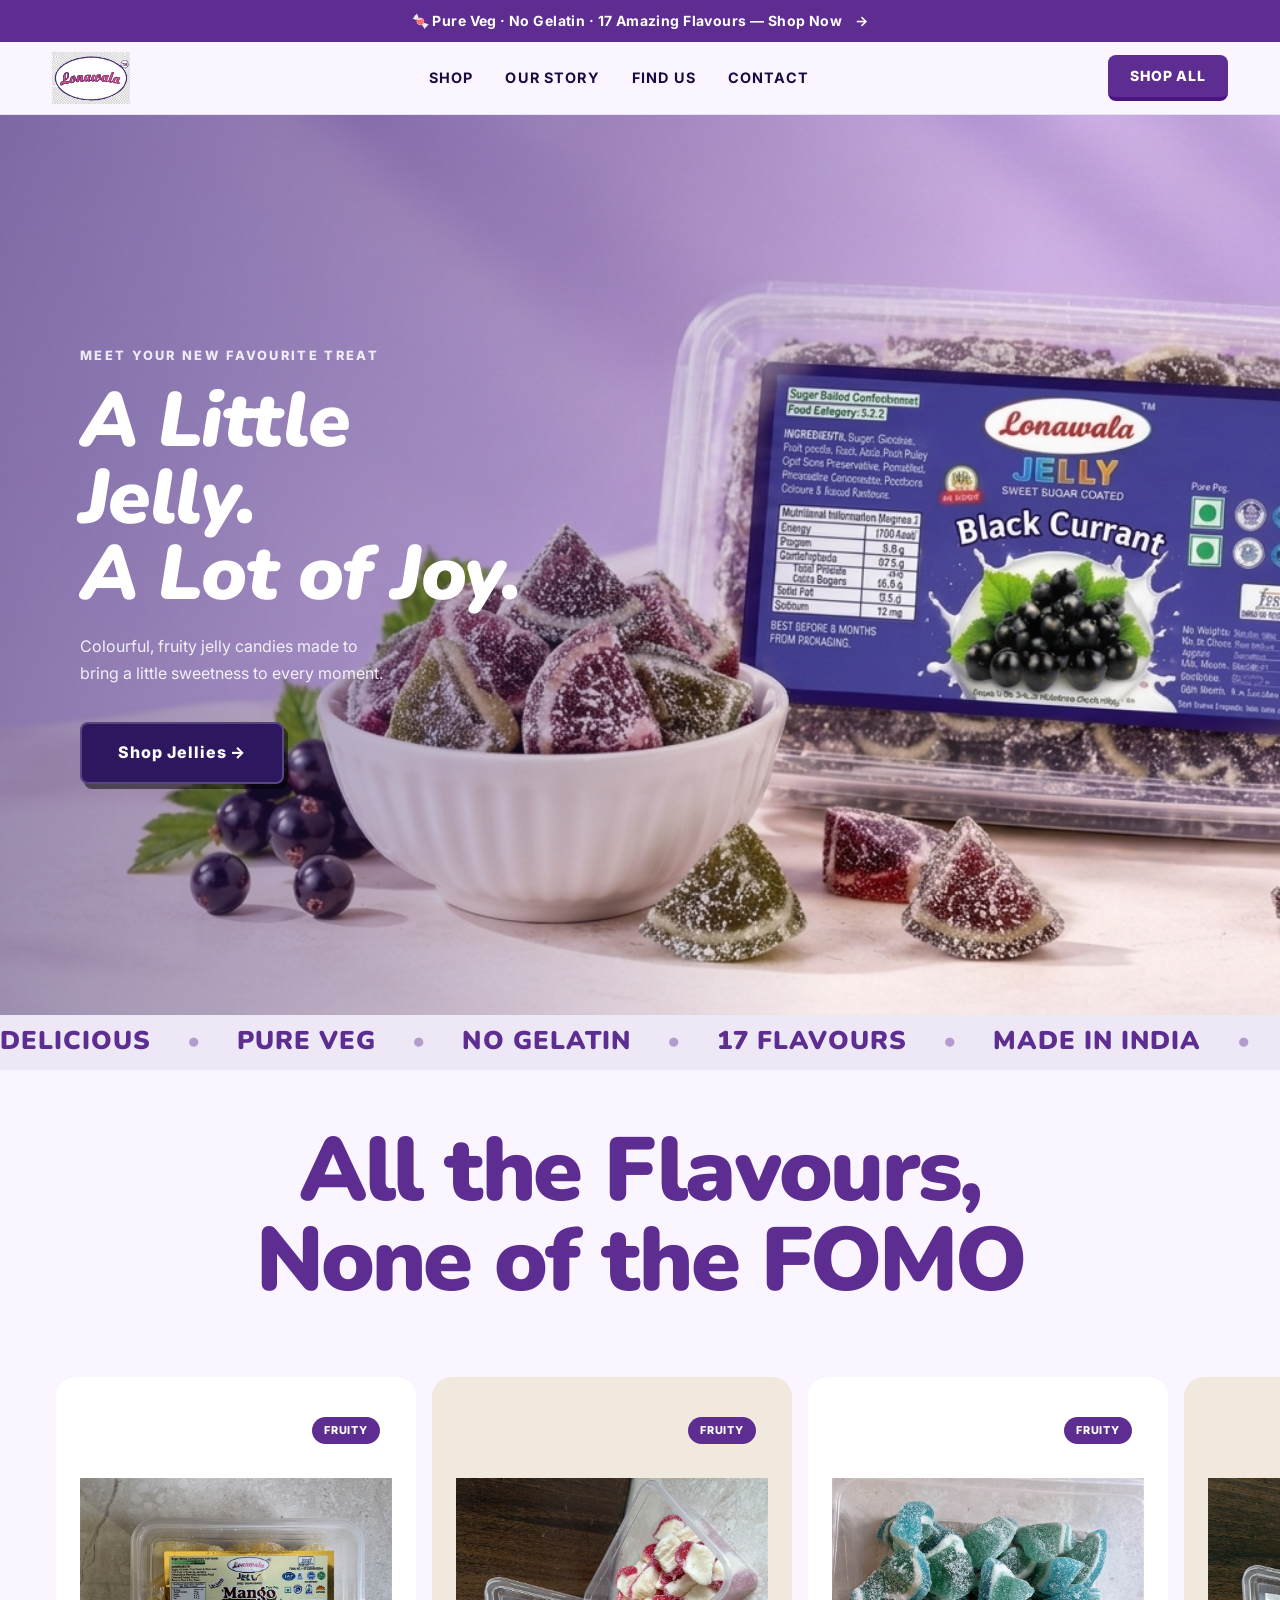
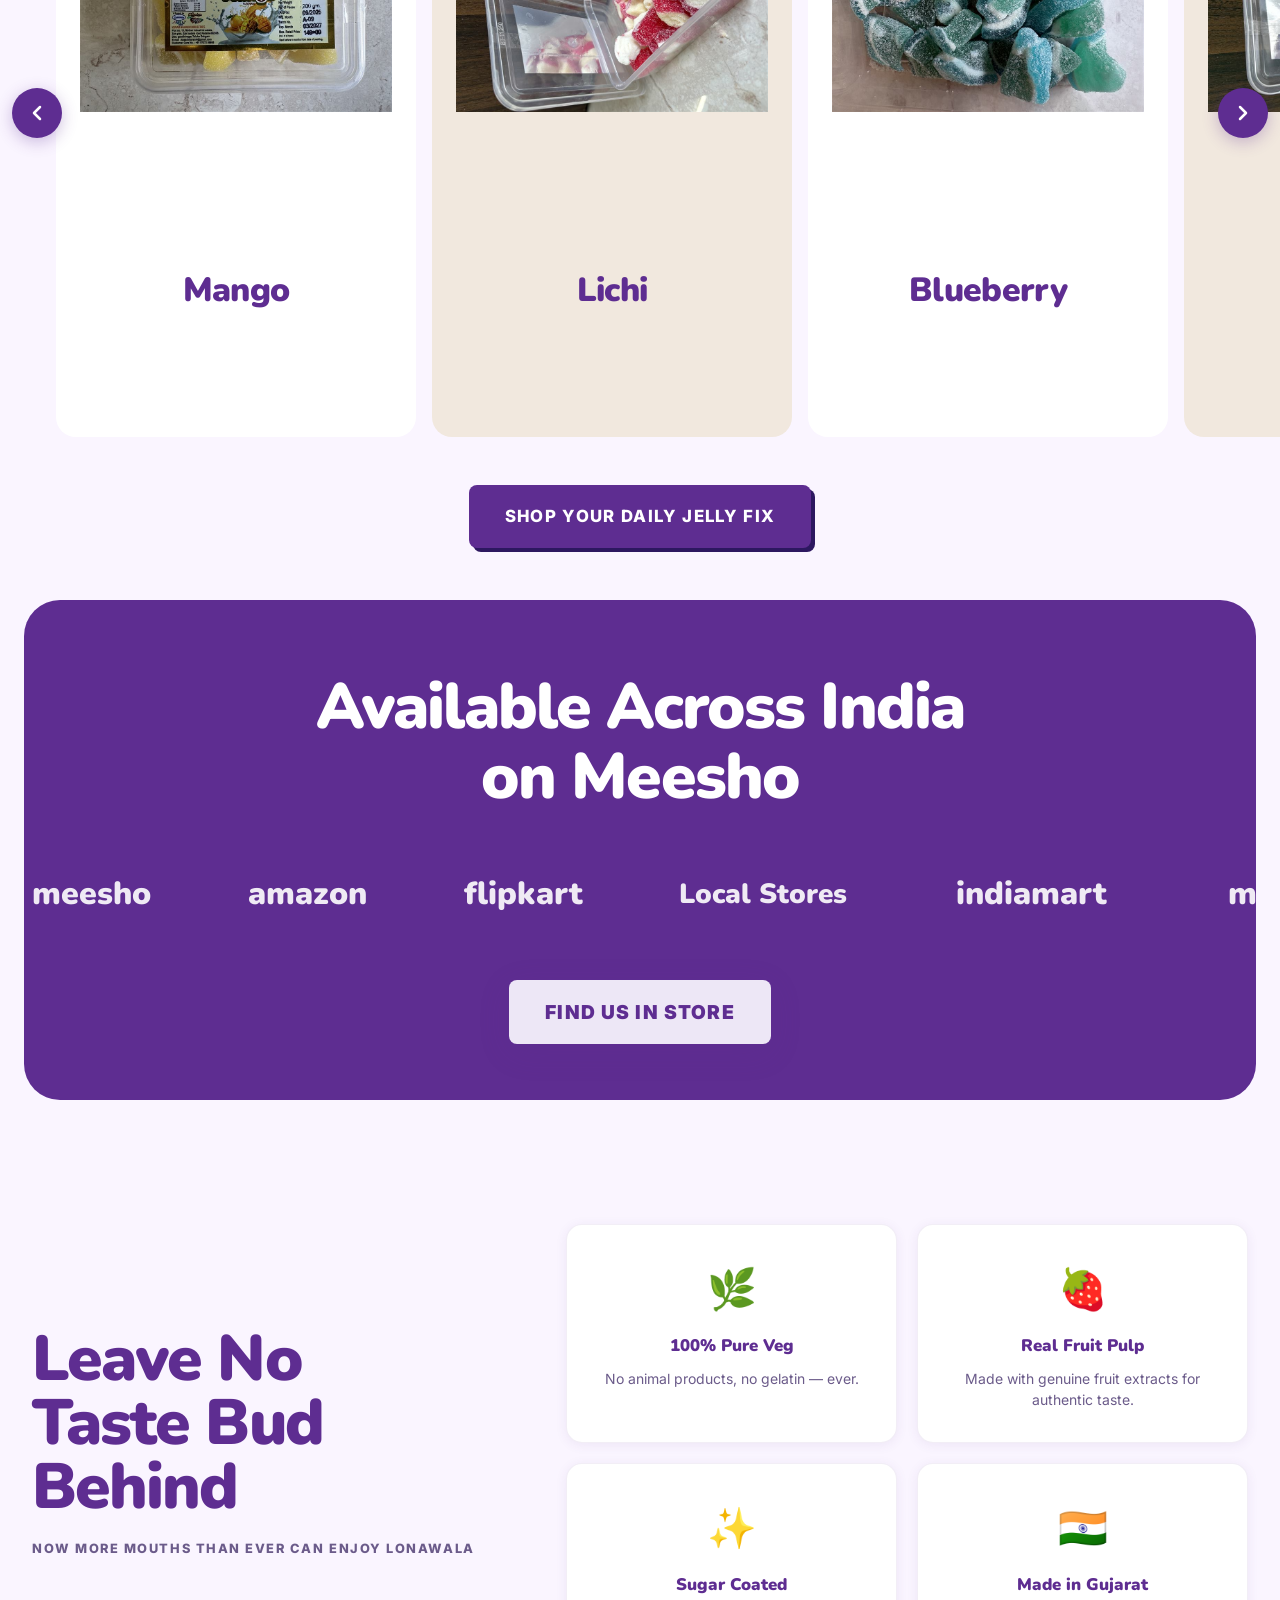
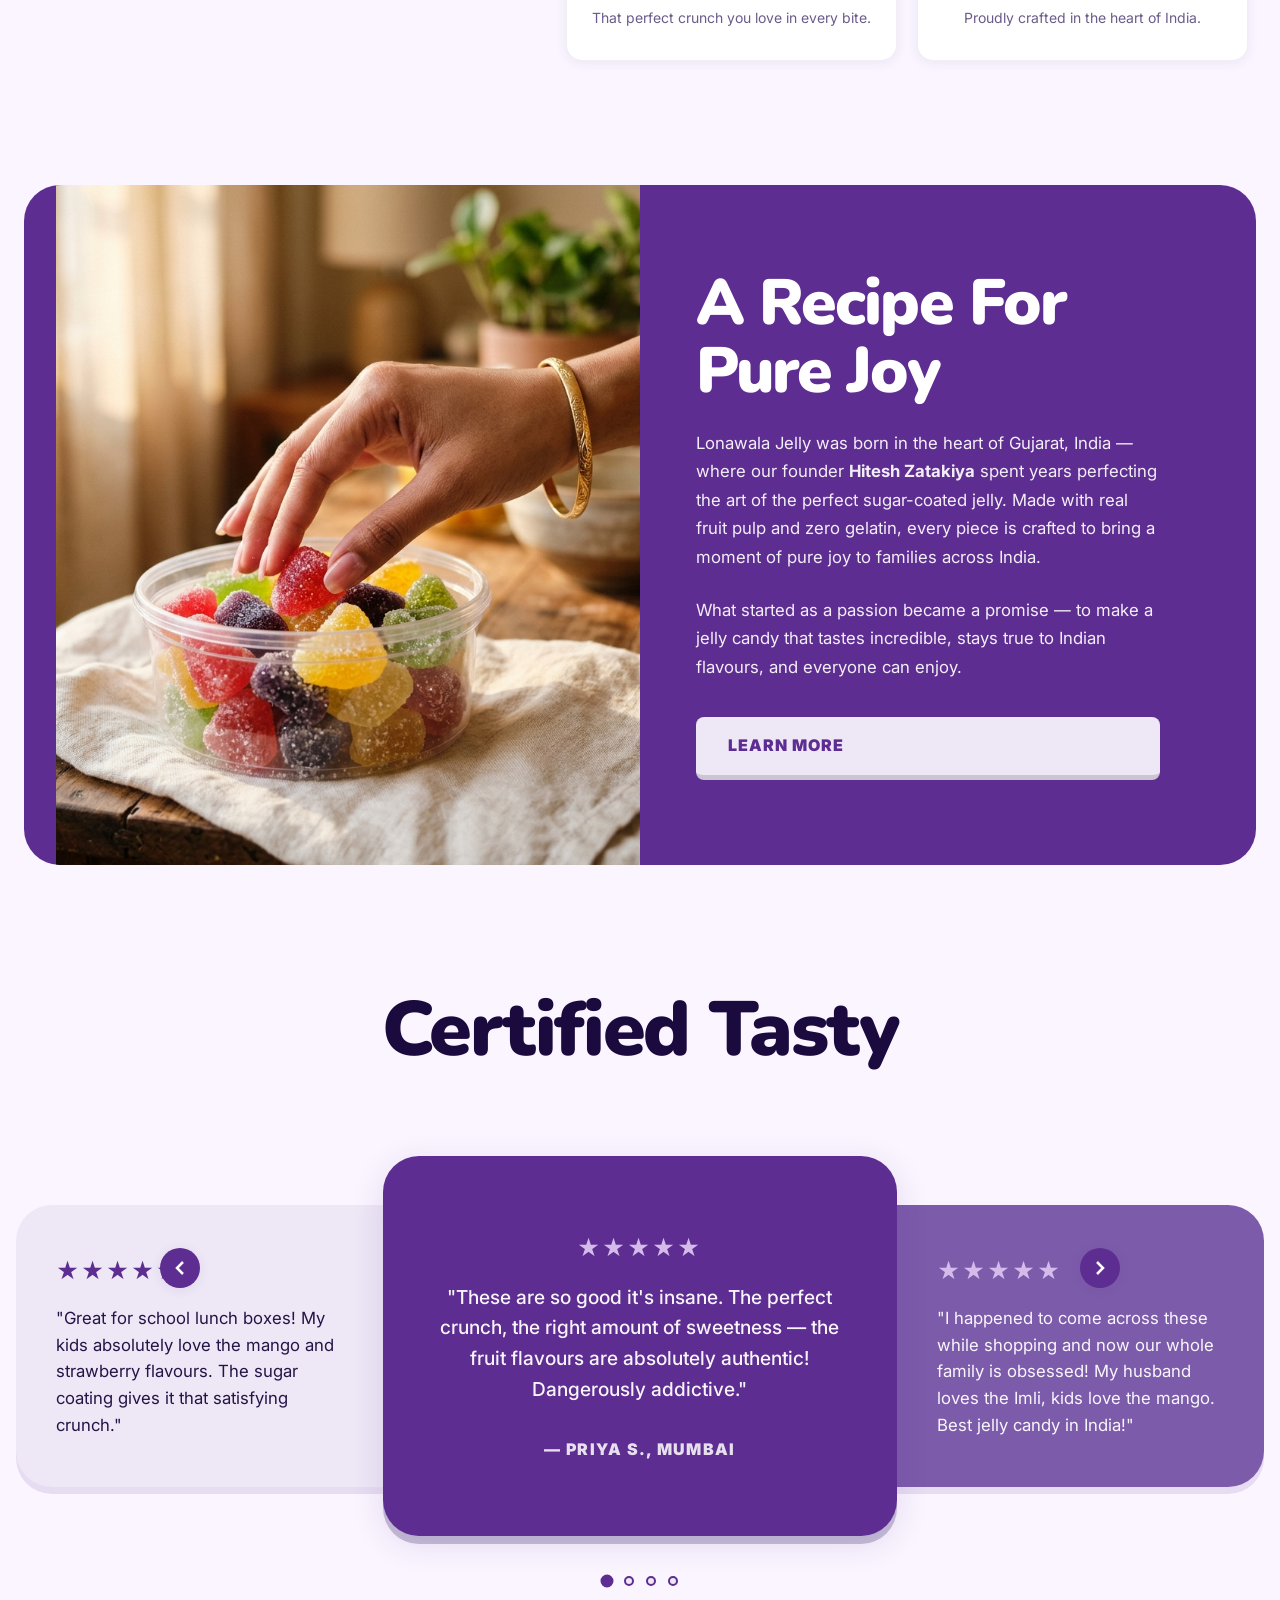
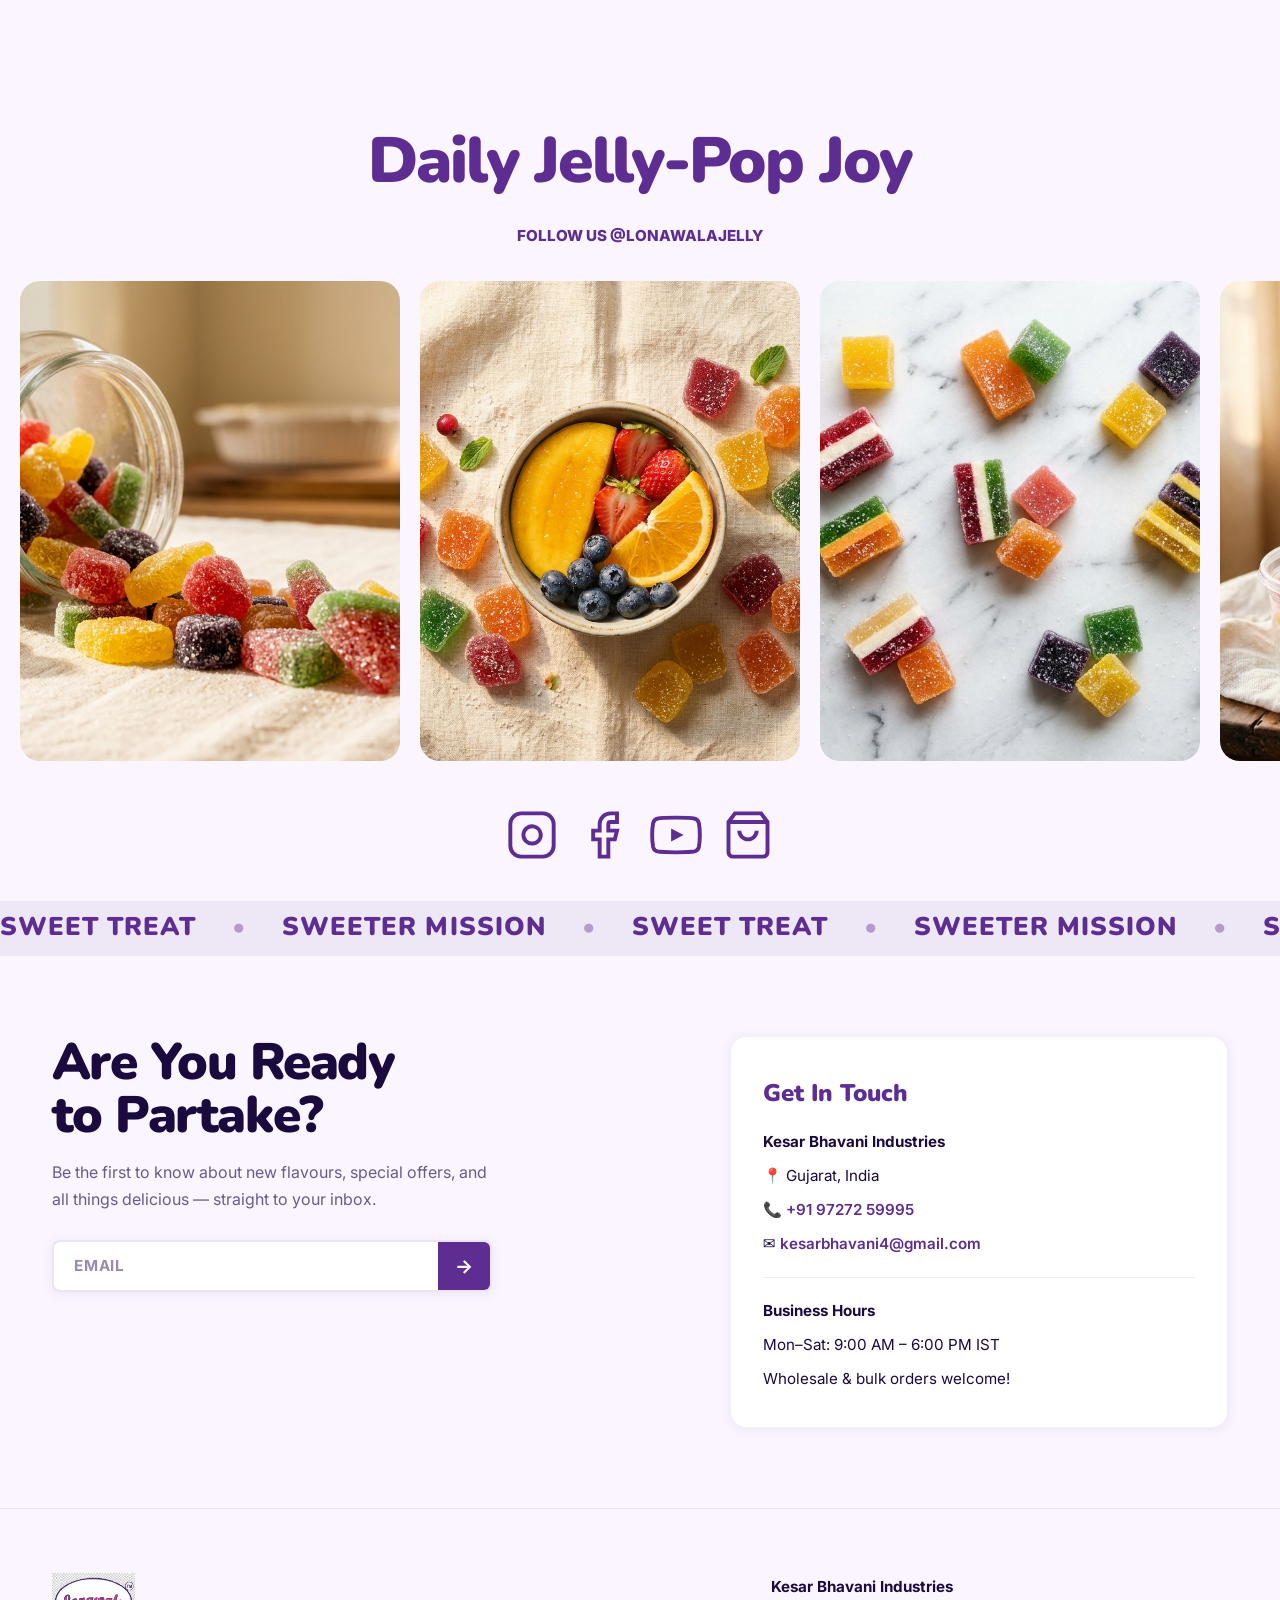
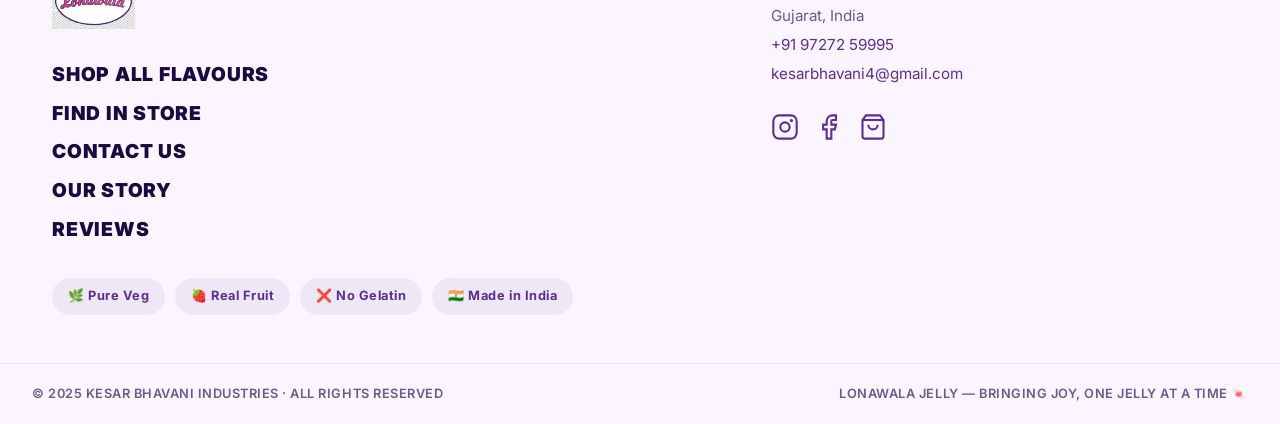
==== commit 1888f01d: "your messag" ====
--- a/website/index.html
+++ b/website/index.html
@@ -90,8 +90,18 @@
   <div class="hero-bg-img" aria-hidden="true">
     <img src="assets/hero-poster.jpg" alt="" role="presentation" fetchpriority="high" />
   </div>
-  <div class="hero-content container">
+  <div class="hero-overlay" aria-hidden="true"></div>
+  <div class="hero-content">
+    <div class="hero-text">
+      <p class="hero-eyebrow">MEET YOUR NEW FAVOURITE TREAT</p>
+      <h1>A Little Jelly.<br>A Lot of Joy.</h1>
+      <p class="hero-sub">Colourful, fruity jelly candies made to<br>bring a little sweetness to every moment.</p>
+      <div class="hero-btn-wrap">
+        <div class="btn-shadow-wrap">
           <a href="#shop" class="hero-cta">Shop Jellies →</a>
+        </div>
+      </div>
+    </div>
   </div>
 </section>
 
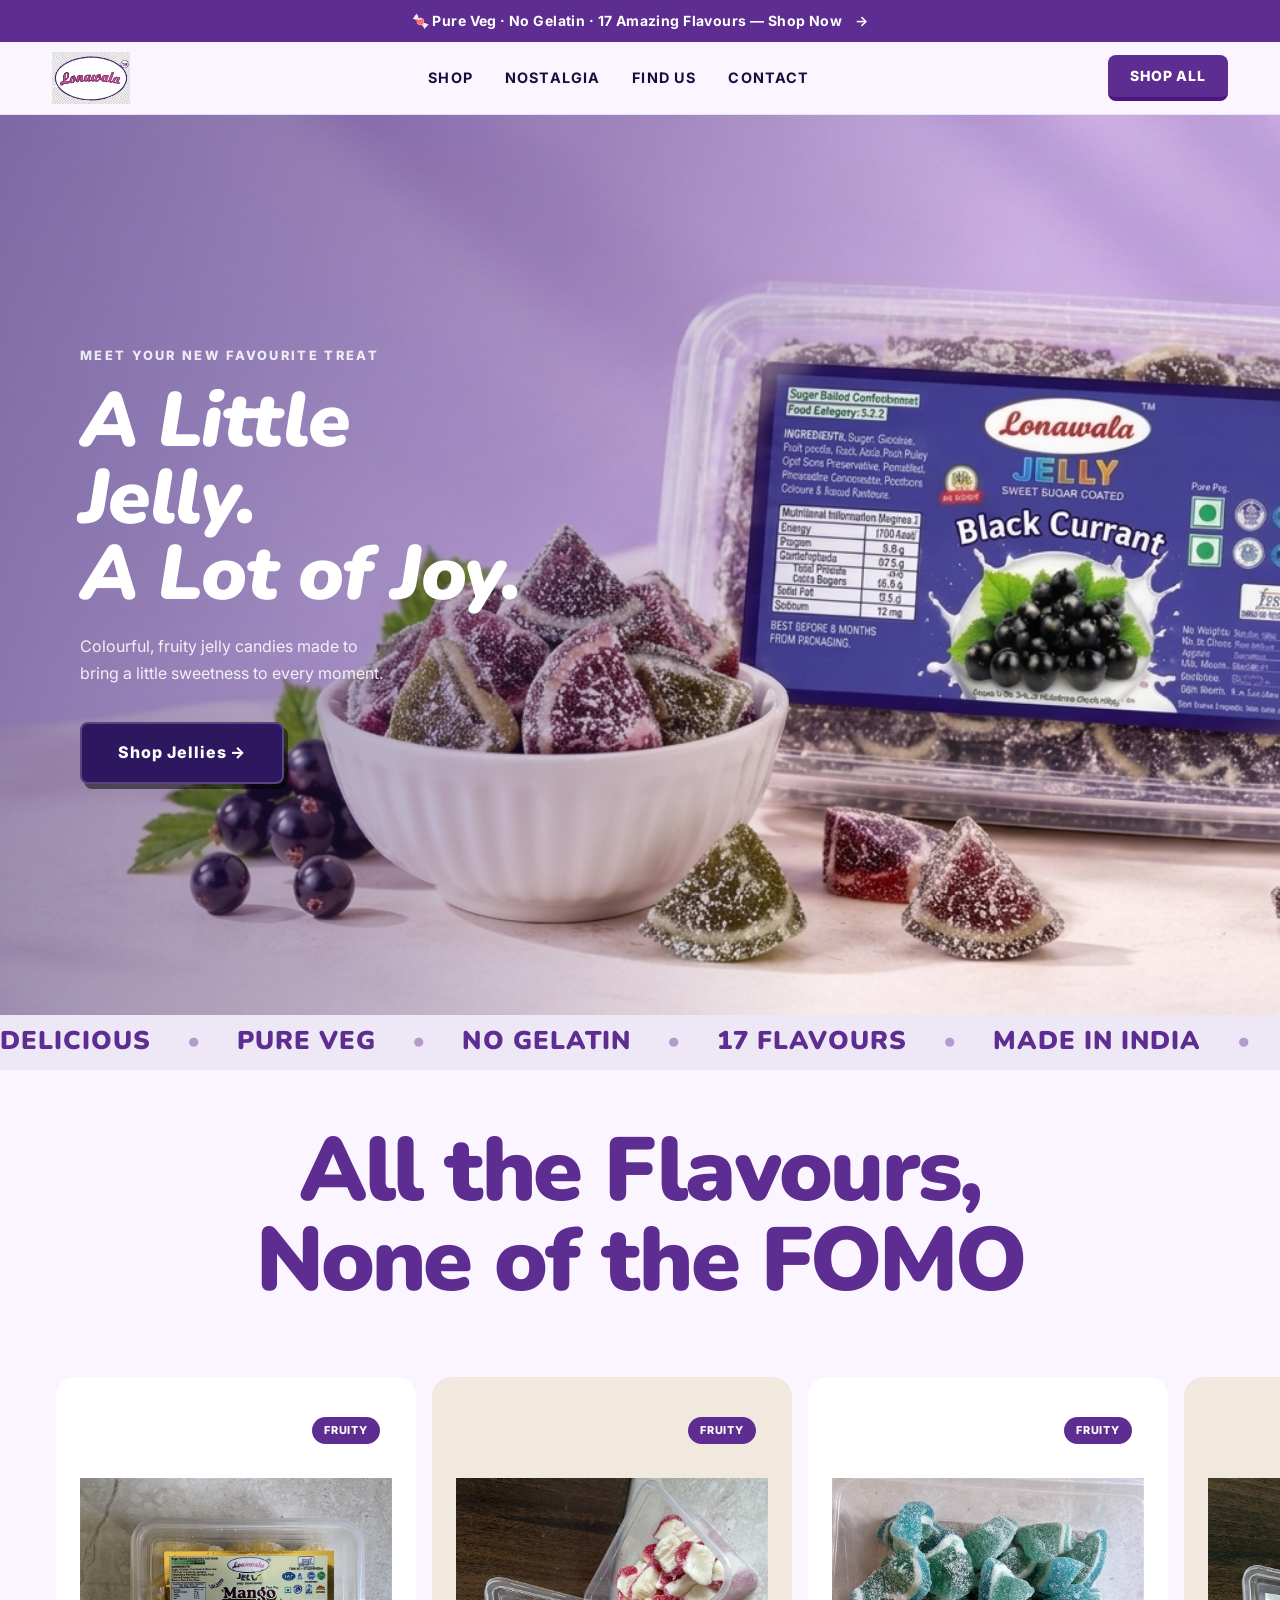
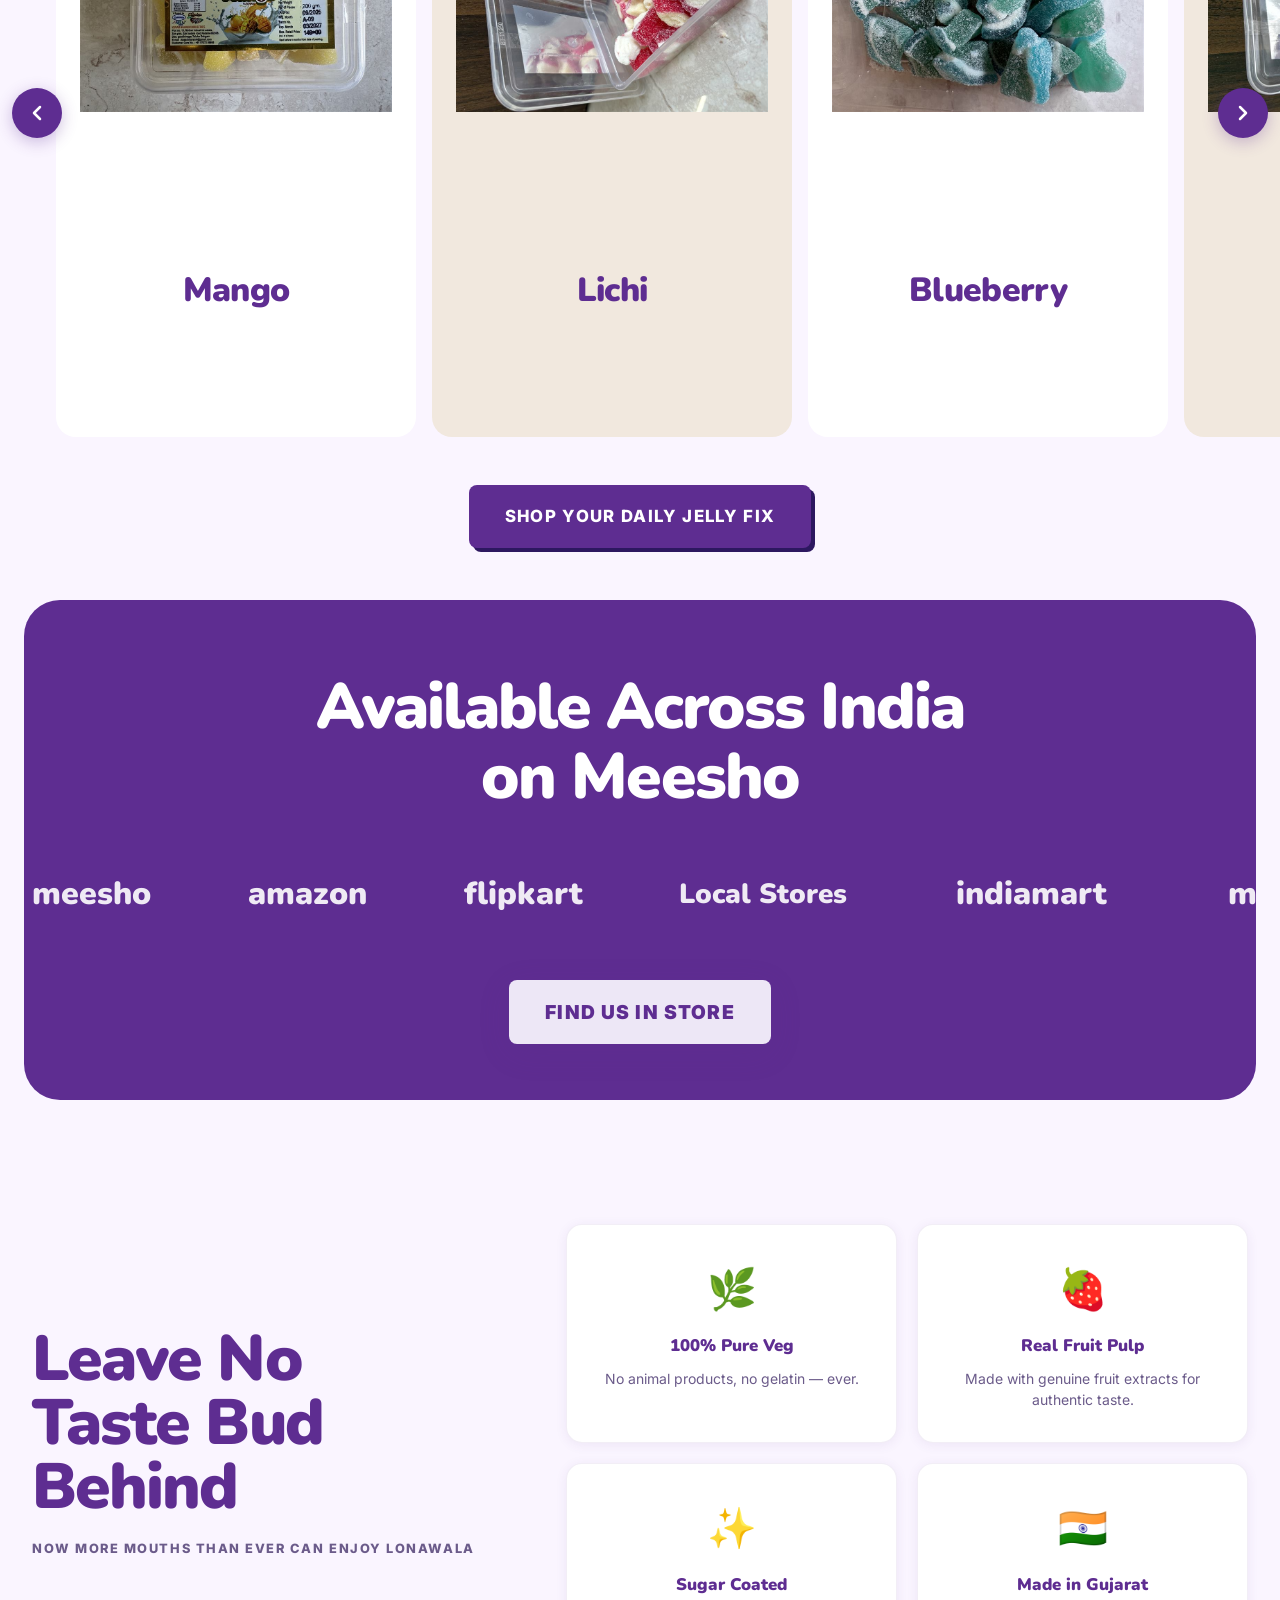
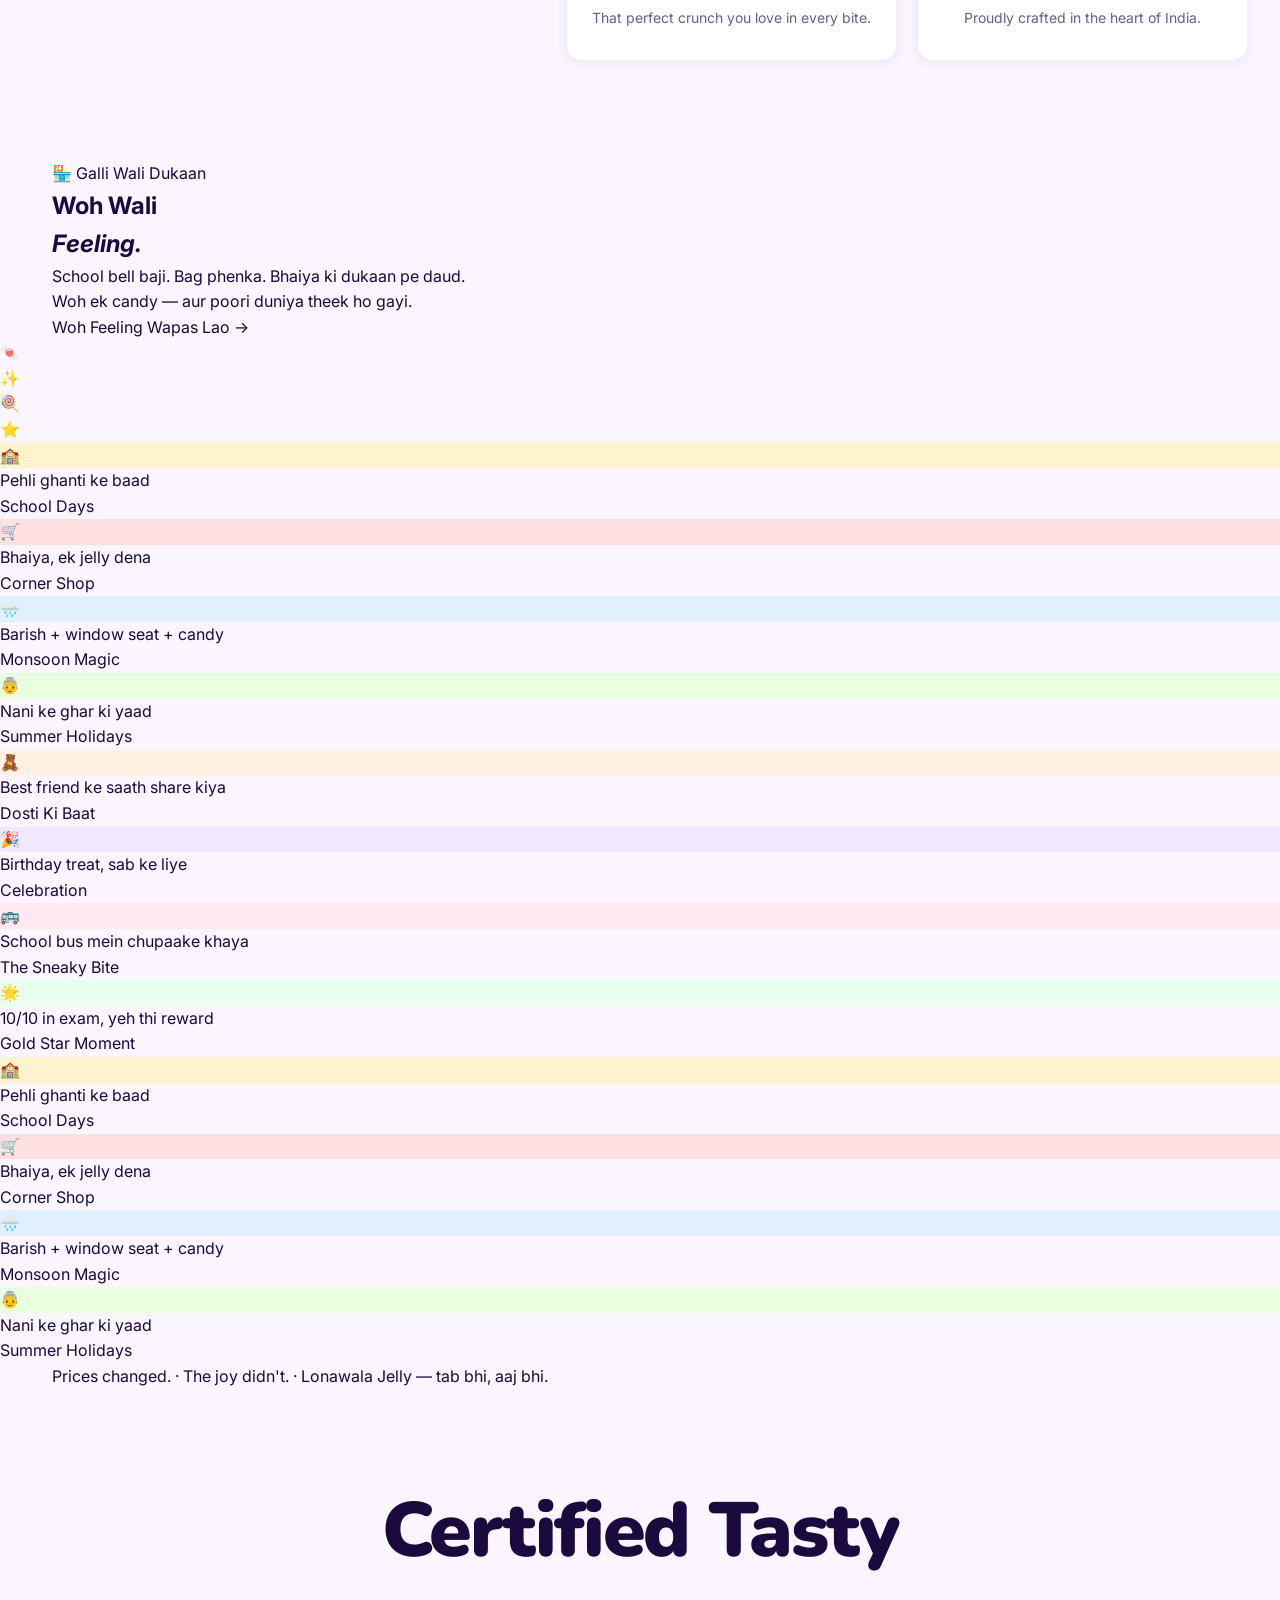
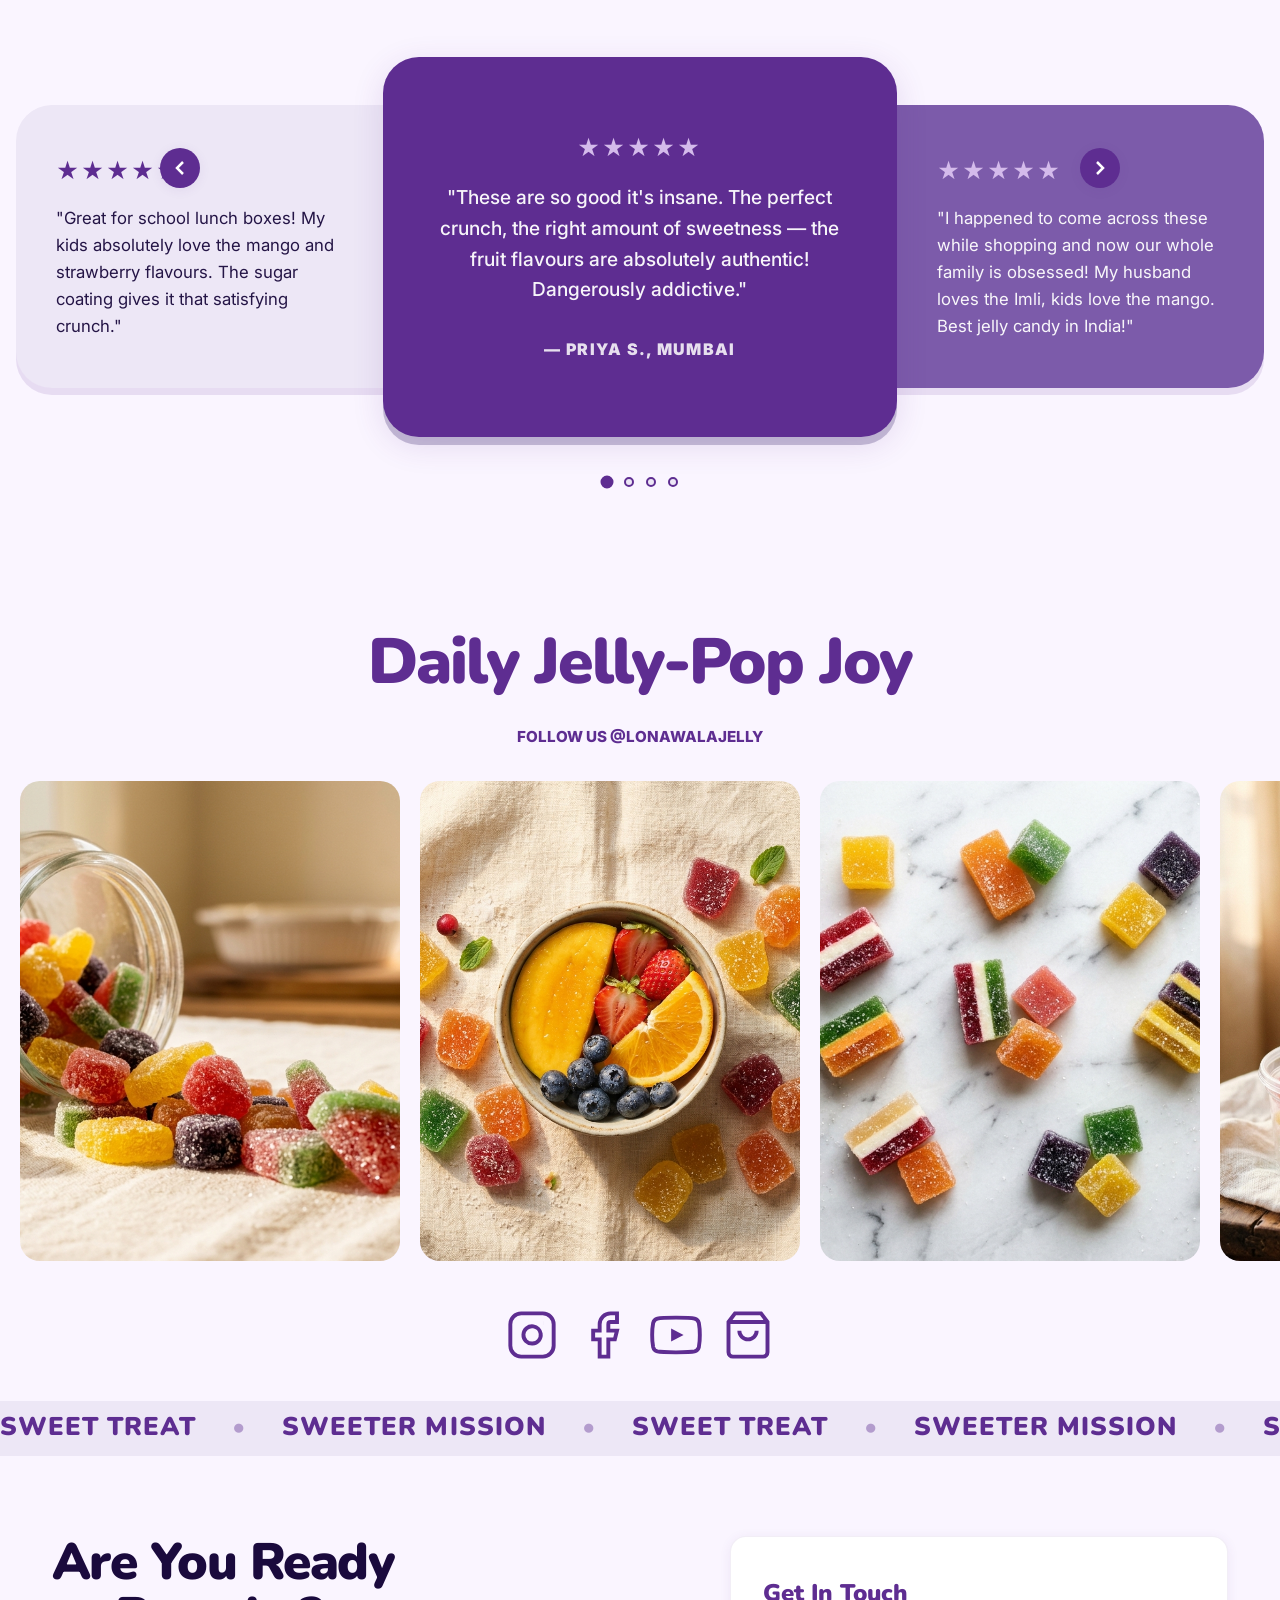
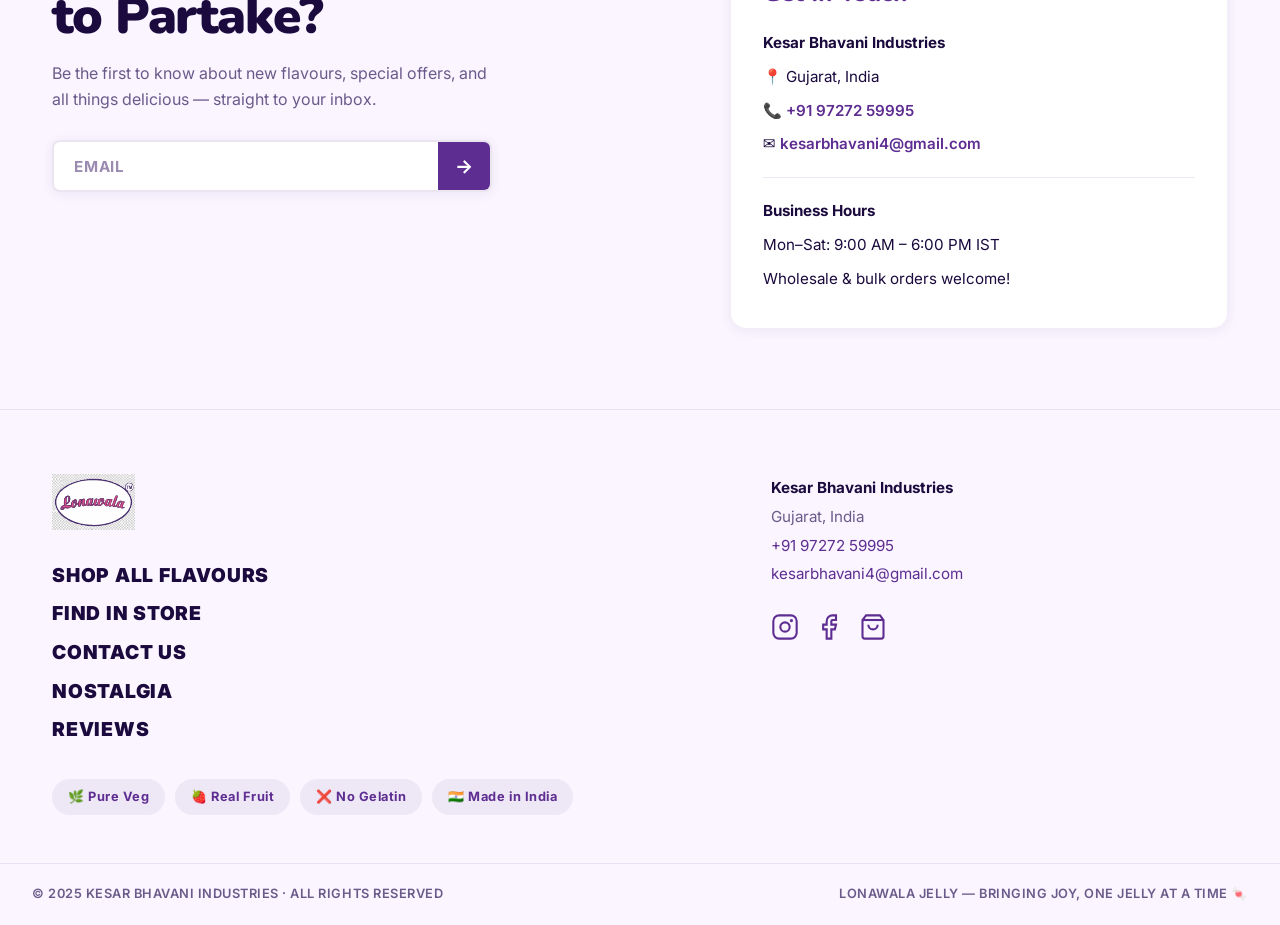
==== commit 4fd5c05e: "your messa" ====
--- a/website/index.html
+++ b/website/index.html
@@ -53,7 +53,7 @@
     </a>
     <ul class="nav-links" id="nav-links">
       <li><a href="#shop">Shop</a></li>
-      <li><a href="#about">Our Story</a></li>
+      <li><a href="#nostalgia">Nostalgia</a></li>
       <li><a href="#find-us">Find Us</a></li>
       <li><a href="#contact">Contact</a></li>
     </ul>
@@ -72,7 +72,7 @@
     </a>
     <ul class="drawer-links">
       <li><a href="#shop">Shop All Flavours</a></li>
-      <li><a href="#about">Our Story</a></li>
+      <li><a href="#nostalgia">Nostalgia</a></li>
       <li><a href="#find-us">Find Us</a></li>
       <li><a href="#testimonials">Reviews</a></li>
       <li><a href="#contact">Contact</a></li>
@@ -257,19 +257,138 @@
   </div>
 </section>
 
-<!-- ── ABOUT / STORY ── -->
-<section class="about-section" id="about">
-  <div class="about-inner container">
-    <div class="about-img-col">
-      <img src="assets/lifestyle-hand.jpg" alt="Lonawala Jelly — a moment of joy" loading="lazy" />
-    </div>
-    <div class="about-text-col">
-      <h2 class="about-heading">A Recipe For<br>Pure Joy</h2>
-      <p class="about-body">Lonawala Jelly was born in the heart of Gujarat, India — where our founder <strong>Hitesh Zatakiya</strong> spent years perfecting the art of the perfect sugar-coated jelly. Made with real fruit pulp and zero gelatin, every piece is crafted to bring a moment of pure joy to families across India.</p>
-      <p class="about-body">What started as a passion became a promise — to make a jelly candy that tastes incredible, stays true to Indian flavours, and everyone can enjoy.</p>
-      <a href="#shop" class="about-cta">Learn More</a>
-    </div>
-  </div>
+<!-- ── NOSTALGIA SECTION ── -->
+<section class="nostalgia-section" id="nostalgia">
+
+  <!-- Top: Galli Wali Dukaan Hero -->
+  <div class="nostalgia-hero">
+    <div class="nostalgia-hero-inner container">
+      <div class="nostalgia-tag">🏪 Galli Wali Dukaan</div>
+      <h2 class="nostalgia-heading">
+        Woh Wali<br><em>Feeling.</em>
+      </h2>
+      <p class="nostalgia-sub">School bell baji. Bag phenka. Bhaiya ki dukaan pe daud.<br>Woh ek candy — aur poori duniya theek ho gayi.</p>
+      <a href="#shop" class="nostalgia-cta">Woh Feeling Wapas Lao →</a>
+    </div>
+    <!-- Decorative elements -->
+    <div class="nostalgia-deco nostalgia-deco-1">🍬</div>
+    <div class="nostalgia-deco nostalgia-deco-2">✨</div>
+    <div class="nostalgia-deco nostalgia-deco-3">🍭</div>
+    <div class="nostalgia-deco nostalgia-deco-4">⭐</div>
+  </div>
+
+  <!-- Polaroid Memory Reel -->
+  <div class="memory-reel-wrap">
+    <div class="memory-reel" id="memory-reel">
+
+      <div class="polaroid polaroid-tilt-left">
+        <div class="polaroid-img">
+          <div class="polaroid-emoji-bg" style="background: #FFF3CD;">🏫</div>
+        </div>
+        <p class="polaroid-caption">Pehli ghanti ke baad</p>
+        <span class="polaroid-date">School Days</span>
+      </div>
+
+      <div class="polaroid polaroid-tilt-right">
+        <div class="polaroid-img">
+          <div class="polaroid-emoji-bg" style="background: #FFE0E0;">🛒</div>
+        </div>
+        <p class="polaroid-caption">Bhaiya, ek jelly dena</p>
+        <span class="polaroid-date">Corner Shop</span>
+      </div>
+
+      <div class="polaroid polaroid-tilt-none">
+        <div class="polaroid-img">
+          <div class="polaroid-emoji-bg" style="background: #E0F0FF;">🌧️</div>
+        </div>
+        <p class="polaroid-caption">Barish + window seat + candy</p>
+        <span class="polaroid-date">Monsoon Magic</span>
+      </div>
+
+      <div class="polaroid polaroid-tilt-left">
+        <div class="polaroid-img">
+          <div class="polaroid-emoji-bg" style="background: #E8FFE0;">👵</div>
+        </div>
+        <p class="polaroid-caption">Nani ke ghar ki yaad</p>
+        <span class="polaroid-date">Summer Holidays</span>
+      </div>
+
+      <div class="polaroid polaroid-tilt-right">
+        <div class="polaroid-img">
+          <div class="polaroid-emoji-bg" style="background: #FFF0E0;">🧸</div>
+        </div>
+        <p class="polaroid-caption">Best friend ke saath share kiya</p>
+        <span class="polaroid-date">Dosti Ki Baat</span>
+      </div>
+
+      <div class="polaroid polaroid-tilt-none">
+        <div class="polaroid-img">
+          <div class="polaroid-emoji-bg" style="background: #F0E8FF;">🎉</div>
+        </div>
+        <p class="polaroid-caption">Birthday treat, sab ke liye</p>
+        <span class="polaroid-date">Celebration</span>
+      </div>
+
+      <div class="polaroid polaroid-tilt-left">
+        <div class="polaroid-img">
+          <div class="polaroid-emoji-bg" style="background: #FFE8F0;">🚌</div>
+        </div>
+        <p class="polaroid-caption">School bus mein chupaake khaya</p>
+        <span class="polaroid-date">The Sneaky Bite</span>
+      </div>
+
+      <div class="polaroid polaroid-tilt-right">
+        <div class="polaroid-img">
+          <div class="polaroid-emoji-bg" style="background: #E8FFF0;">🌟</div>
+        </div>
+        <p class="polaroid-caption">10/10 in exam, yeh thi reward</p>
+        <span class="polaroid-date">Gold Star Moment</span>
+      </div>
+
+      <!-- Duplicate for seamless loop -->
+      <div class="polaroid polaroid-tilt-left" aria-hidden="true">
+        <div class="polaroid-img">
+          <div class="polaroid-emoji-bg" style="background: #FFF3CD;">🏫</div>
+        </div>
+        <p class="polaroid-caption">Pehli ghanti ke baad</p>
+        <span class="polaroid-date">School Days</span>
+      </div>
+      <div class="polaroid polaroid-tilt-right" aria-hidden="true">
+        <div class="polaroid-img">
+          <div class="polaroid-emoji-bg" style="background: #FFE0E0;">🛒</div>
+        </div>
+        <p class="polaroid-caption">Bhaiya, ek jelly dena</p>
+        <span class="polaroid-date">Corner Shop</span>
+      </div>
+      <div class="polaroid polaroid-tilt-none" aria-hidden="true">
+        <div class="polaroid-img">
+          <div class="polaroid-emoji-bg" style="background: #E0F0FF;">🌧️</div>
+        </div>
+        <p class="polaroid-caption">Barish + window seat + candy</p>
+        <span class="polaroid-date">Monsoon Magic</span>
+      </div>
+      <div class="polaroid polaroid-tilt-left" aria-hidden="true">
+        <div class="polaroid-img">
+          <div class="polaroid-emoji-bg" style="background: #E8FFE0;">👵</div>
+        </div>
+        <p class="polaroid-caption">Nani ke ghar ki yaad</p>
+        <span class="polaroid-date">Summer Holidays</span>
+      </div>
+
+    </div>
+  </div>
+
+  <!-- Bottom tagline -->
+  <div class="nostalgia-footer-line container">
+    <p class="nostalgia-footer-text">
+      <span>Prices changed.</span>
+      <span class="nf-dot">·</span>
+      <span>The joy didn't.</span>
+      <span class="nf-dot">·</span>
+      <span>Lonawala Jelly — tab bhi, aaj bhi.</span>
+    </p>
+  </div>
+
 </section>
 
 <!-- ── TESTIMONIALS ── -->
@@ -405,7 +524,7 @@
         <li><a href="#shop">Shop All Flavours</a></li>
         <li><a href="#find-us">Find In Store</a></li>
         <li><a href="#contact">Contact Us</a></li>
-        <li><a href="#about">Our Story</a></li>
+        <li><a href="#nostalgia">Nostalgia</a></li>
         <li><a href="#testimonials">Reviews</a></li>
       </ul>
       <div class="footer-badges">
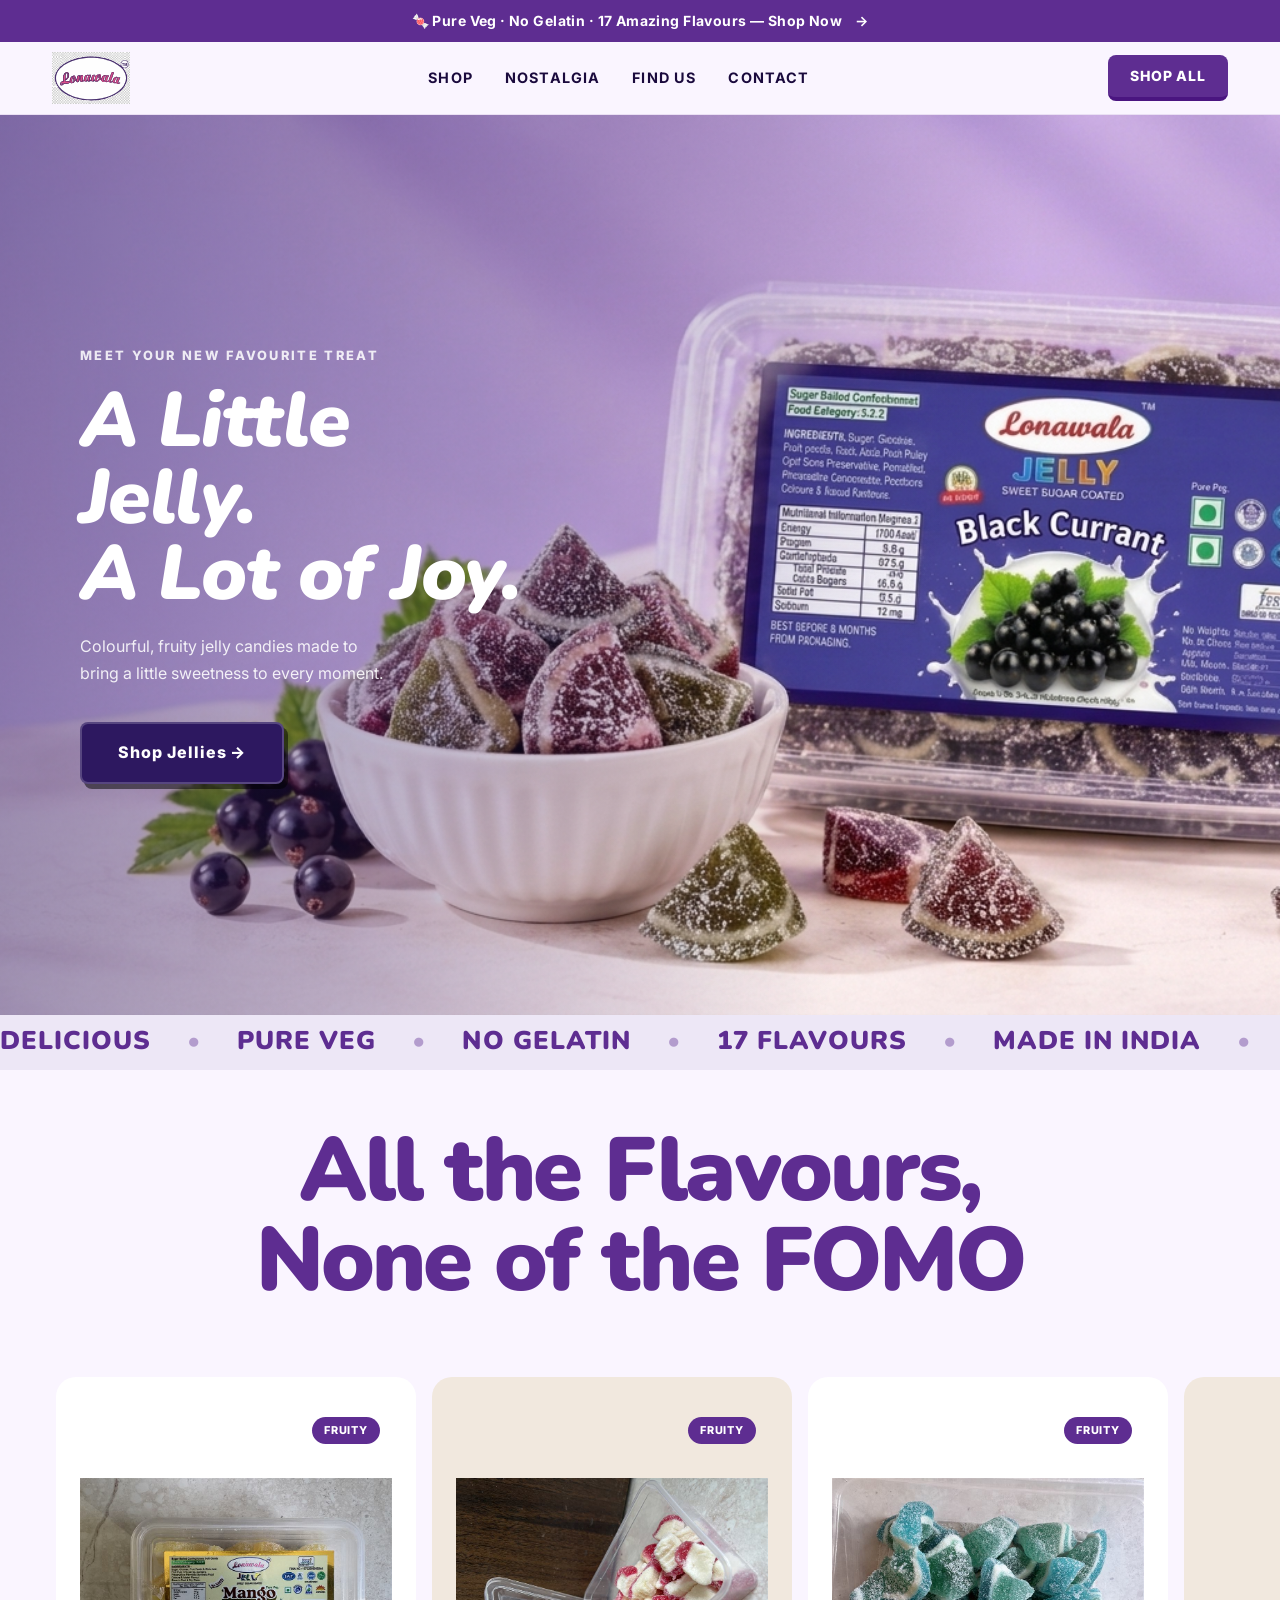
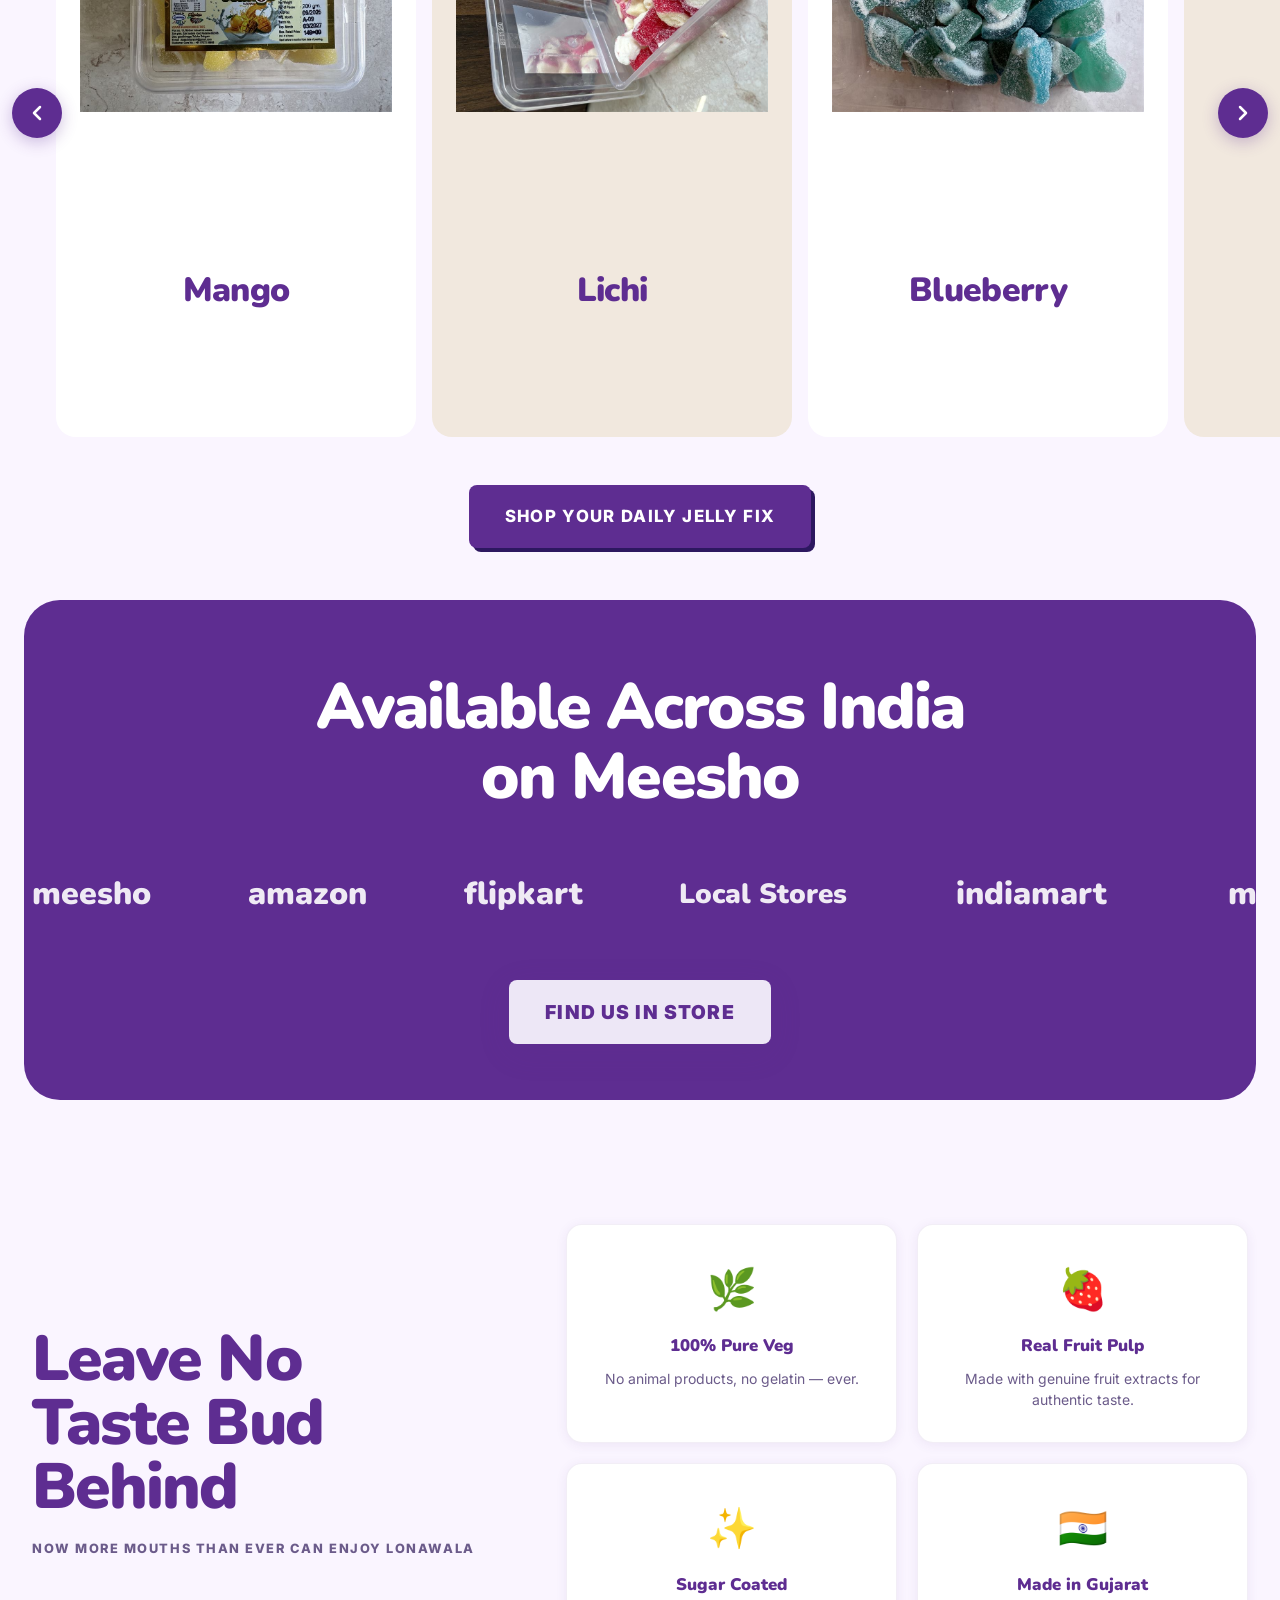
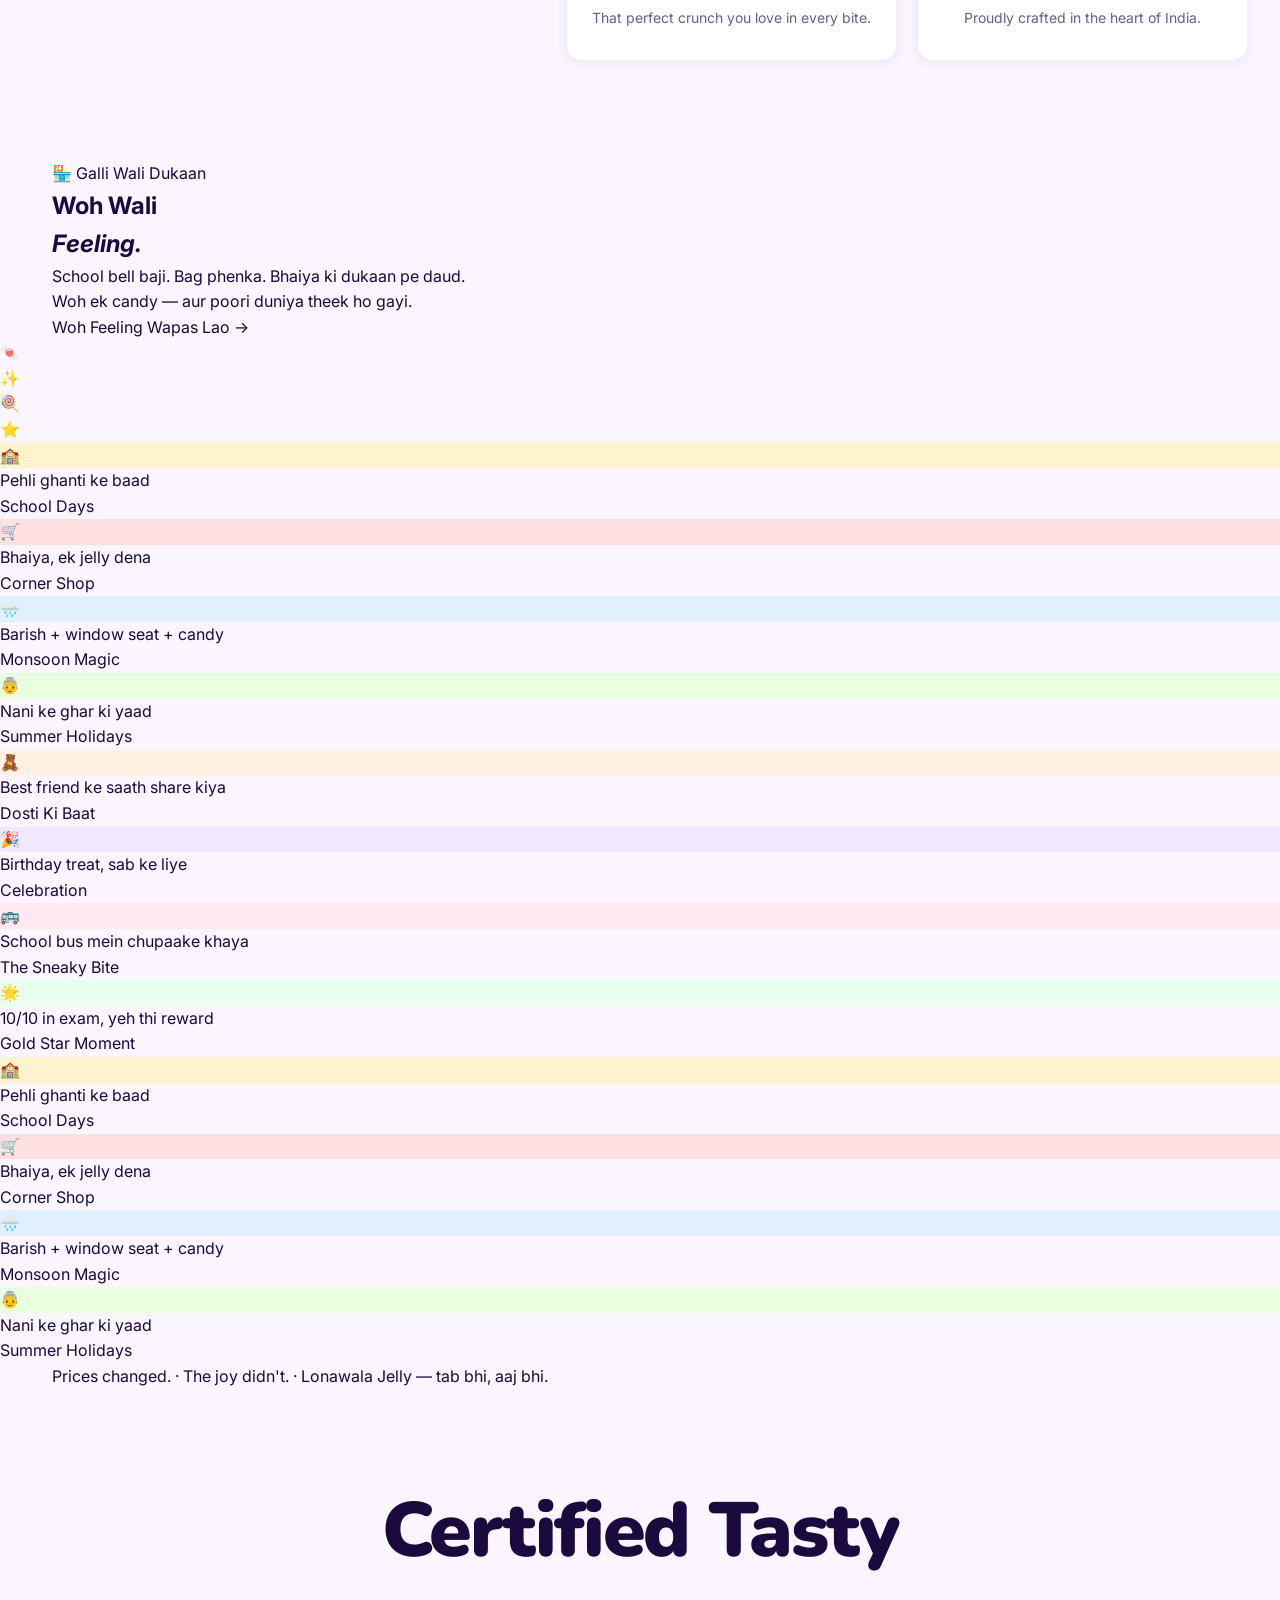
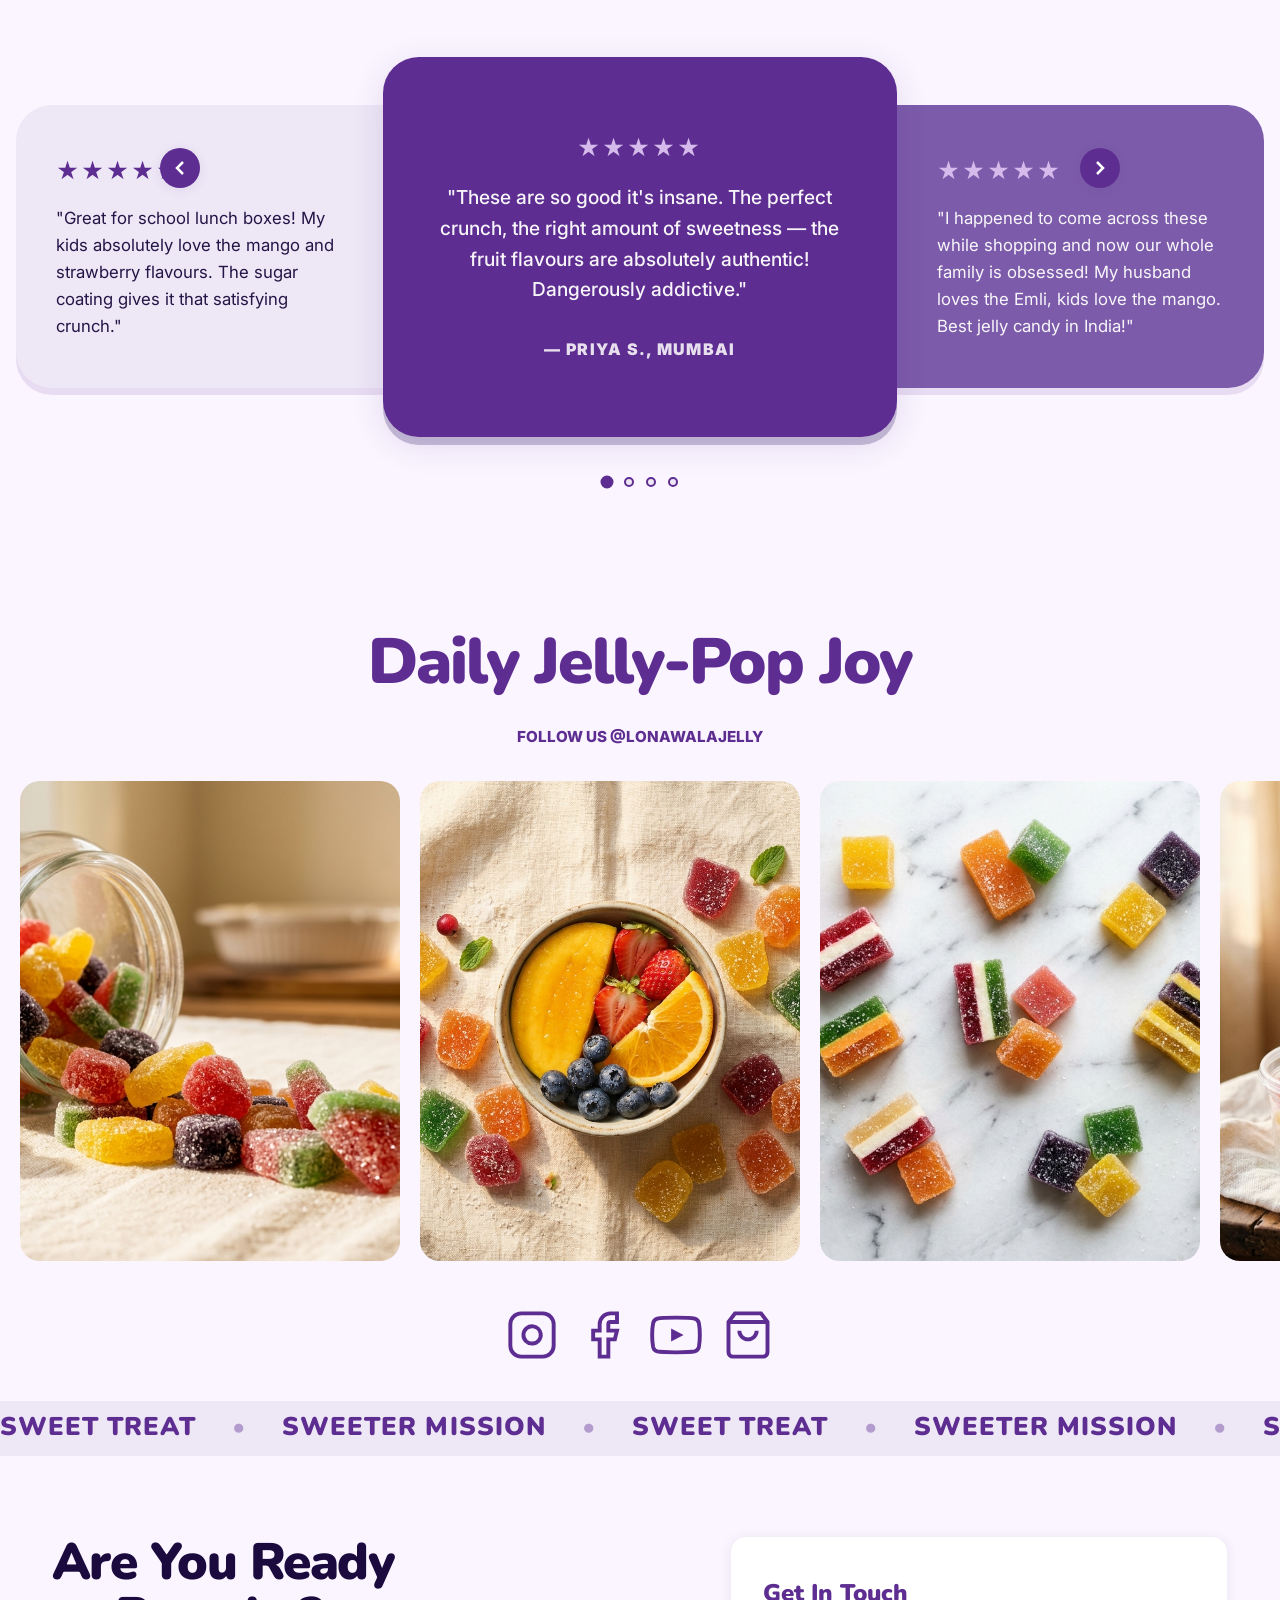
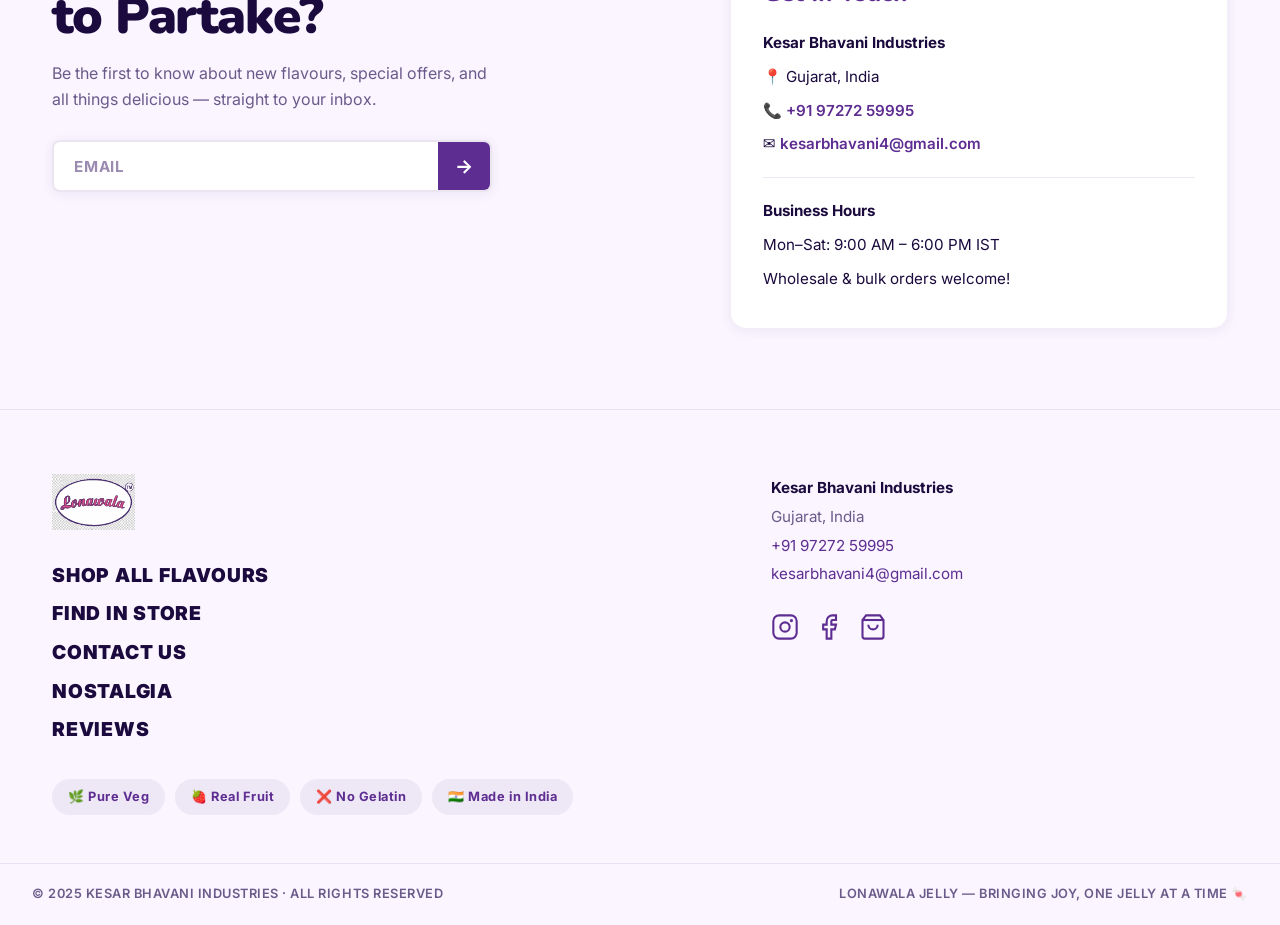
==== commit 87169757: "your mess" ====
--- a/website/index.html
+++ b/website/index.html
@@ -407,7 +407,7 @@
       </div>
       <div class="testimonial-side testimonial-right">
         <div class="stars">★★★★★</div>
-        <p class="testi-quote">"I happened to come across these while shopping and now our whole family is obsessed! My husband loves the Imli, kids love the mango. Best jelly candy in India!"</p>
+        <p class="testi-quote">"I happened to come across these while shopping and now our whole family is obsessed! My husband loves the Emli, kids love the mango. Best jelly candy in India!"</p>
       </div>
     </div>
     <button class="testi-btn testi-prev" id="testi-prev" aria-label="Previous review">
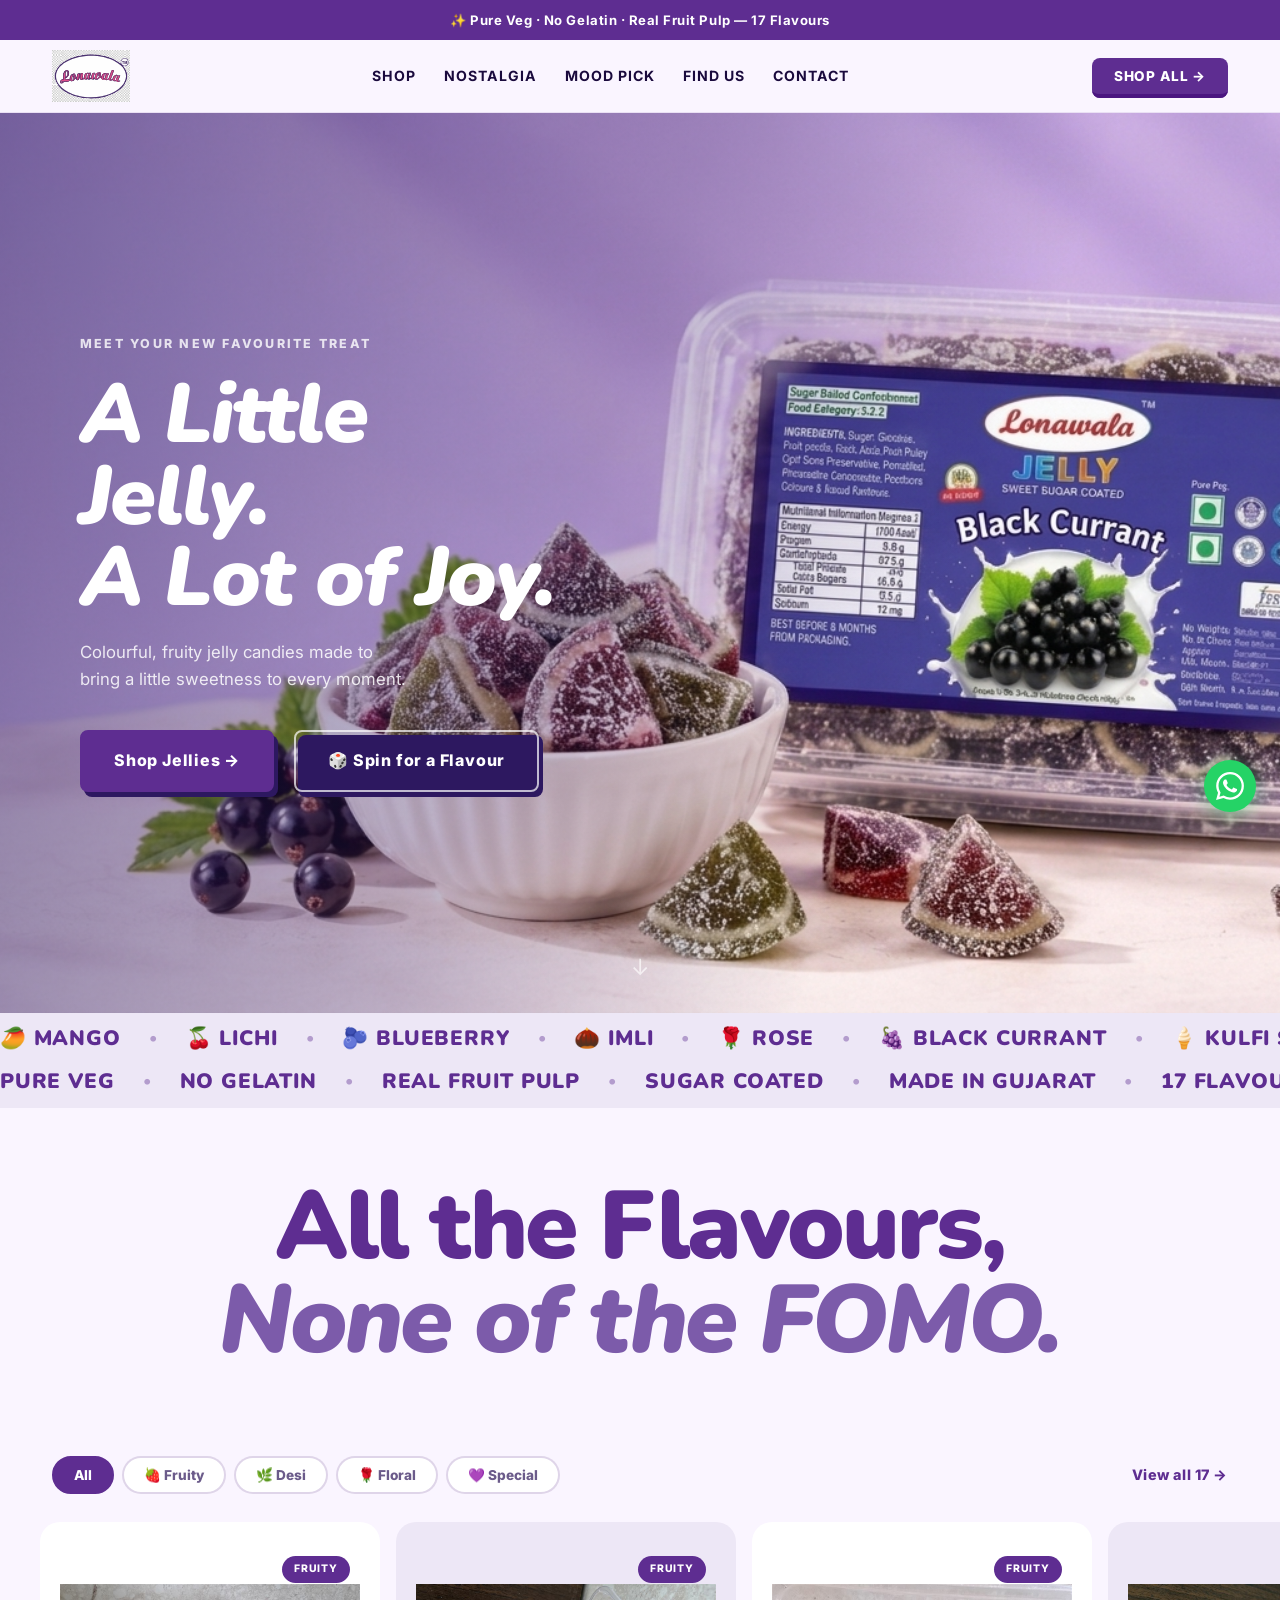
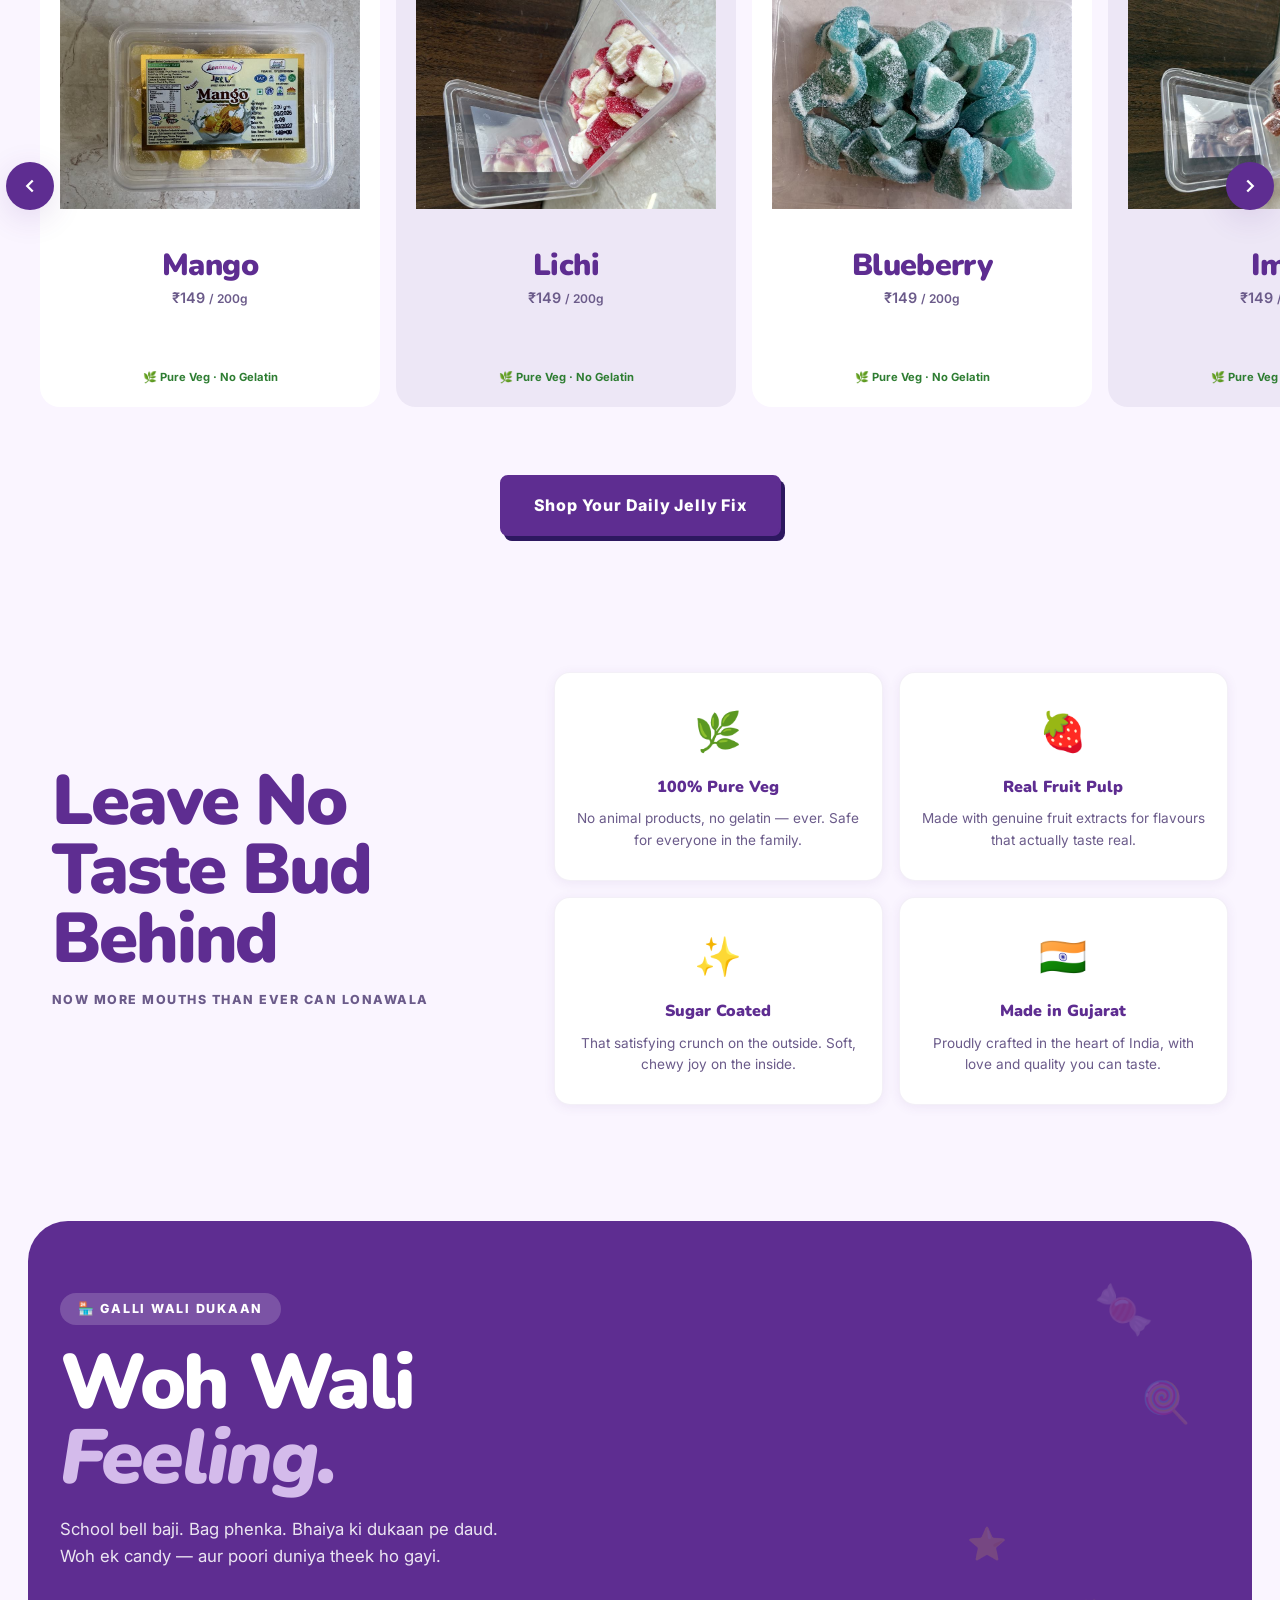
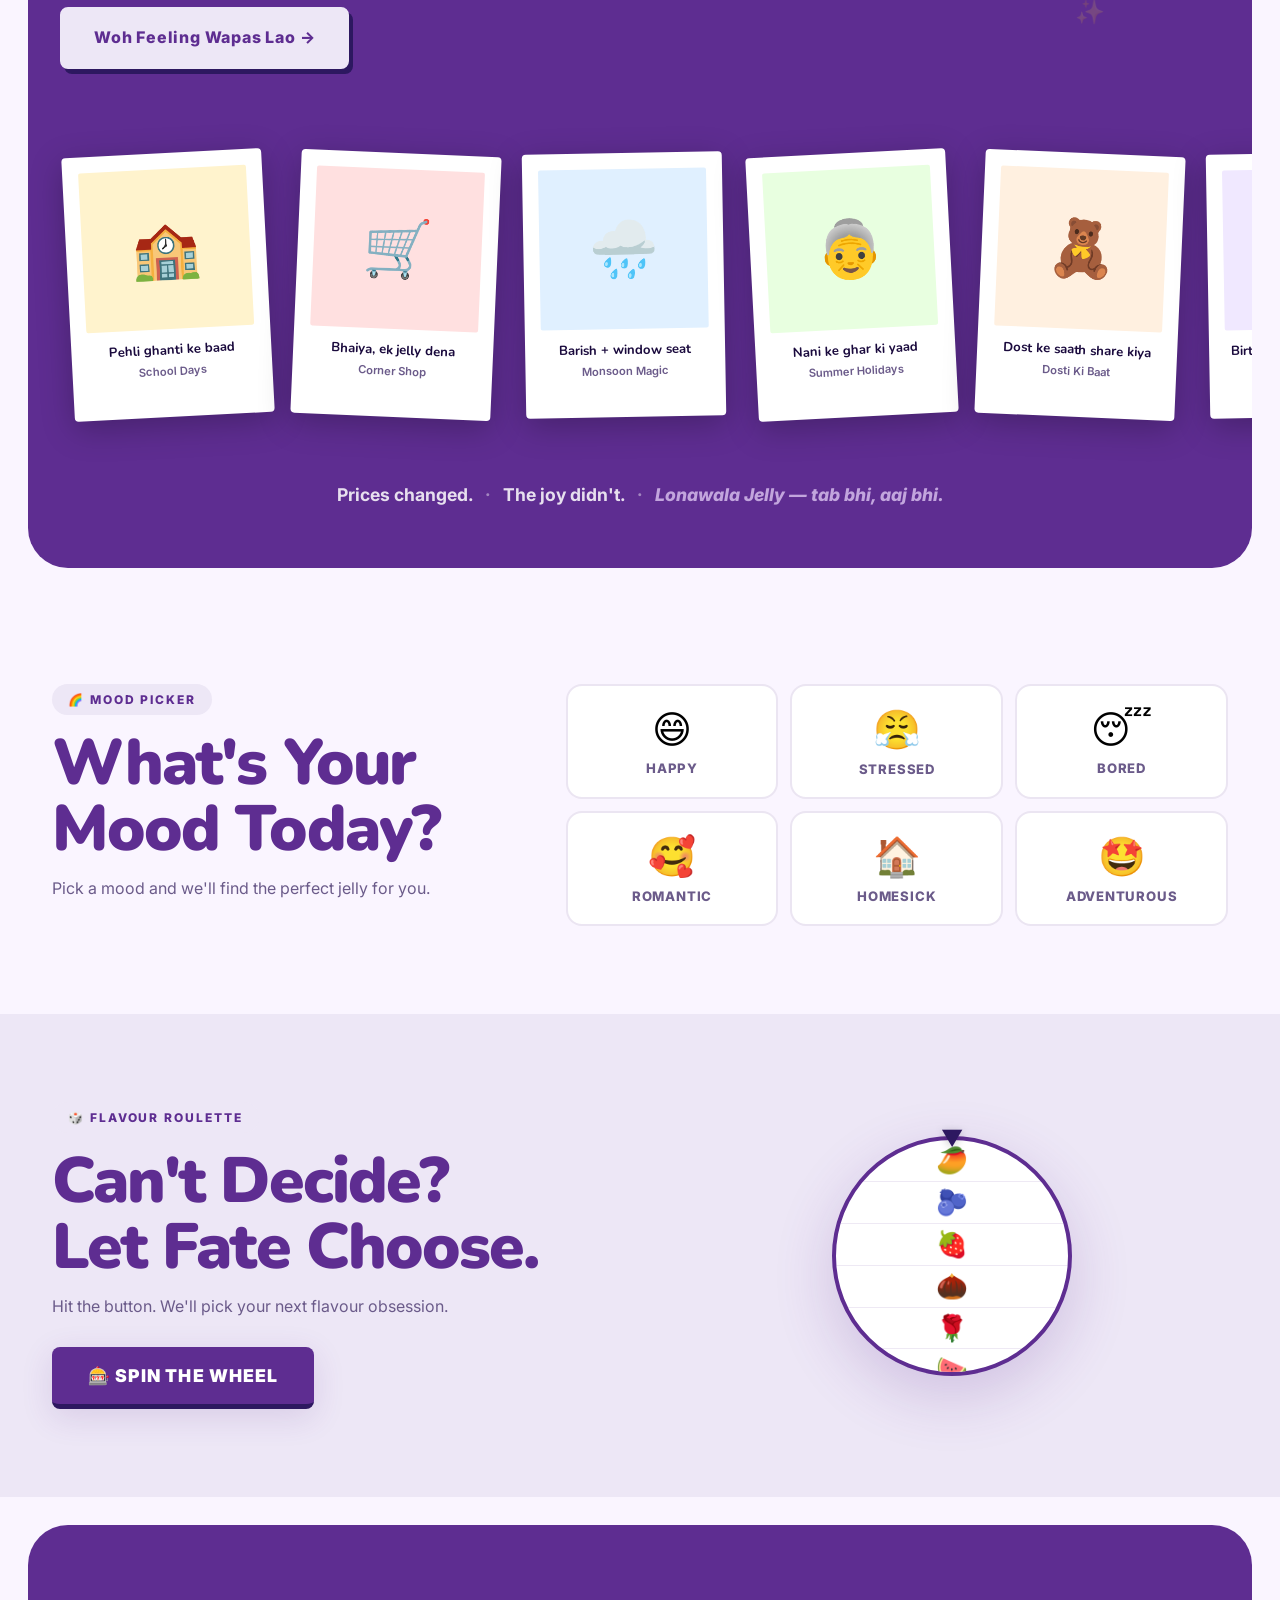
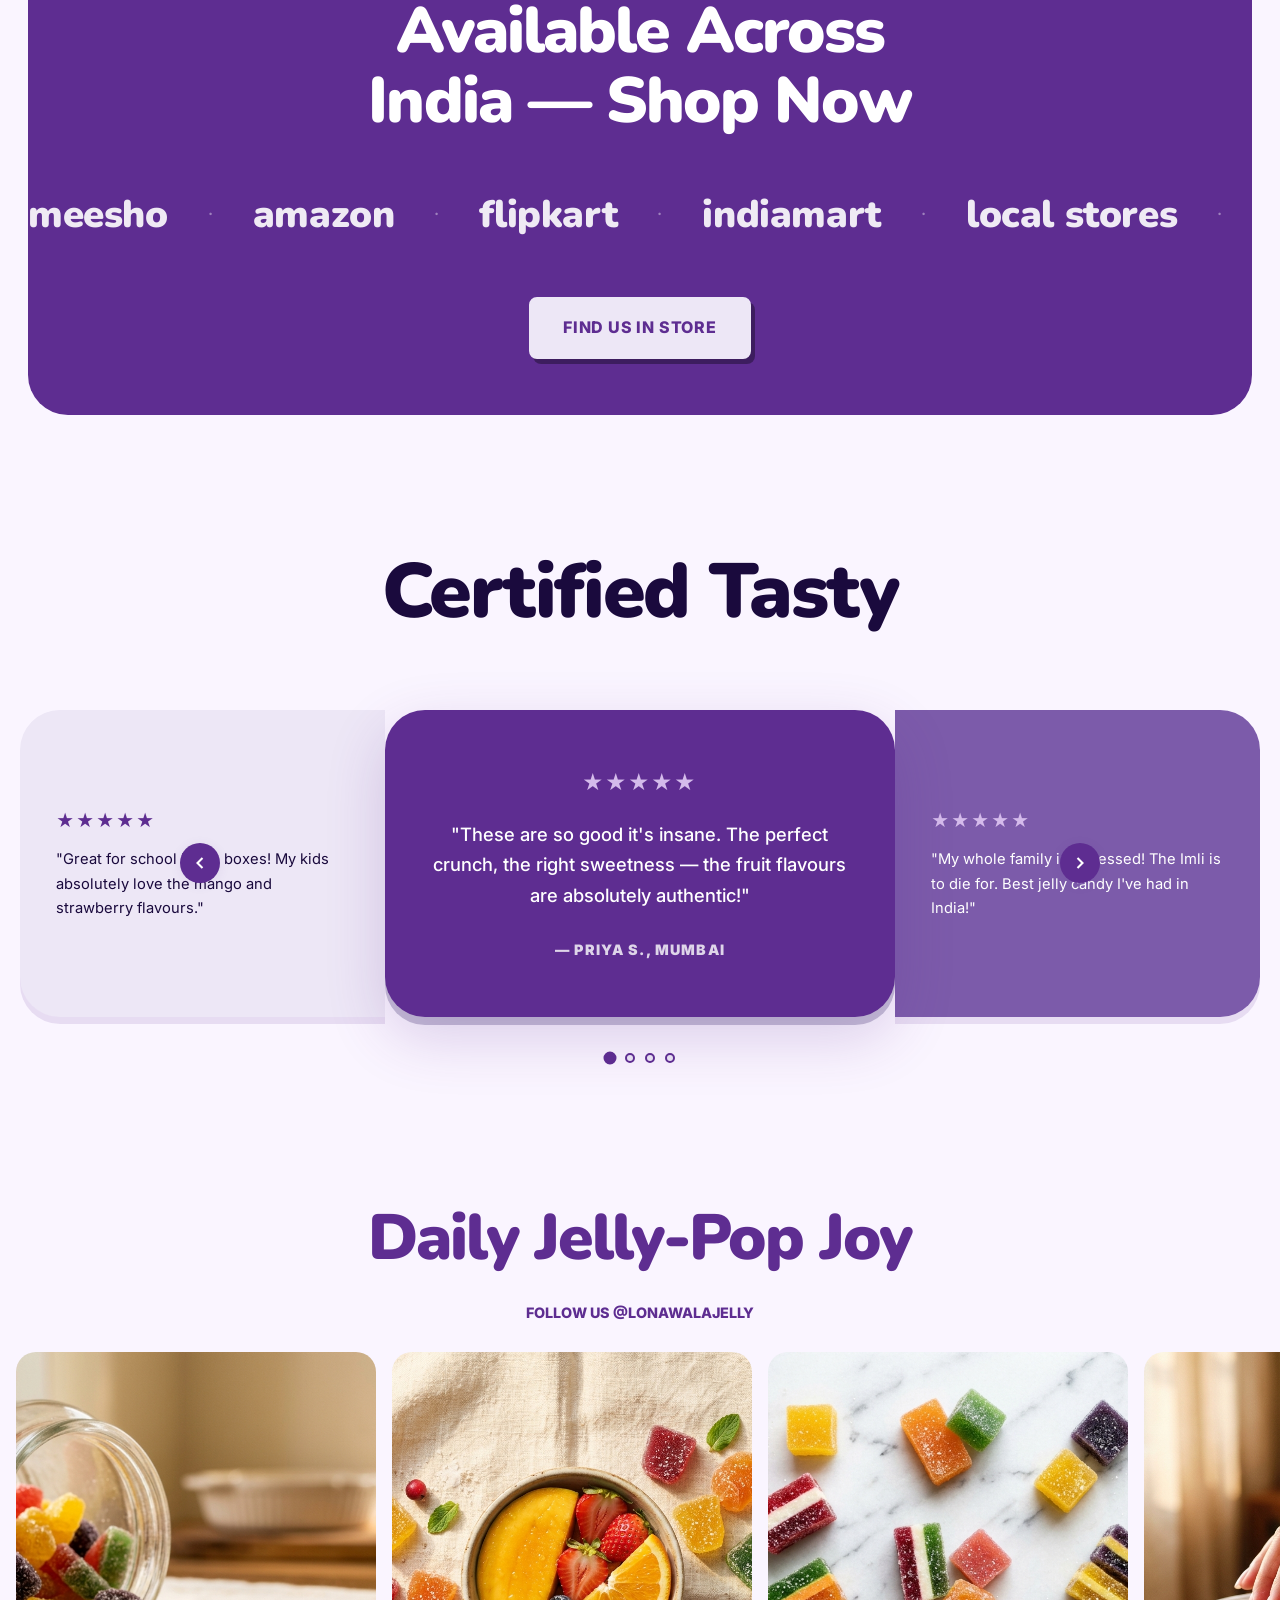
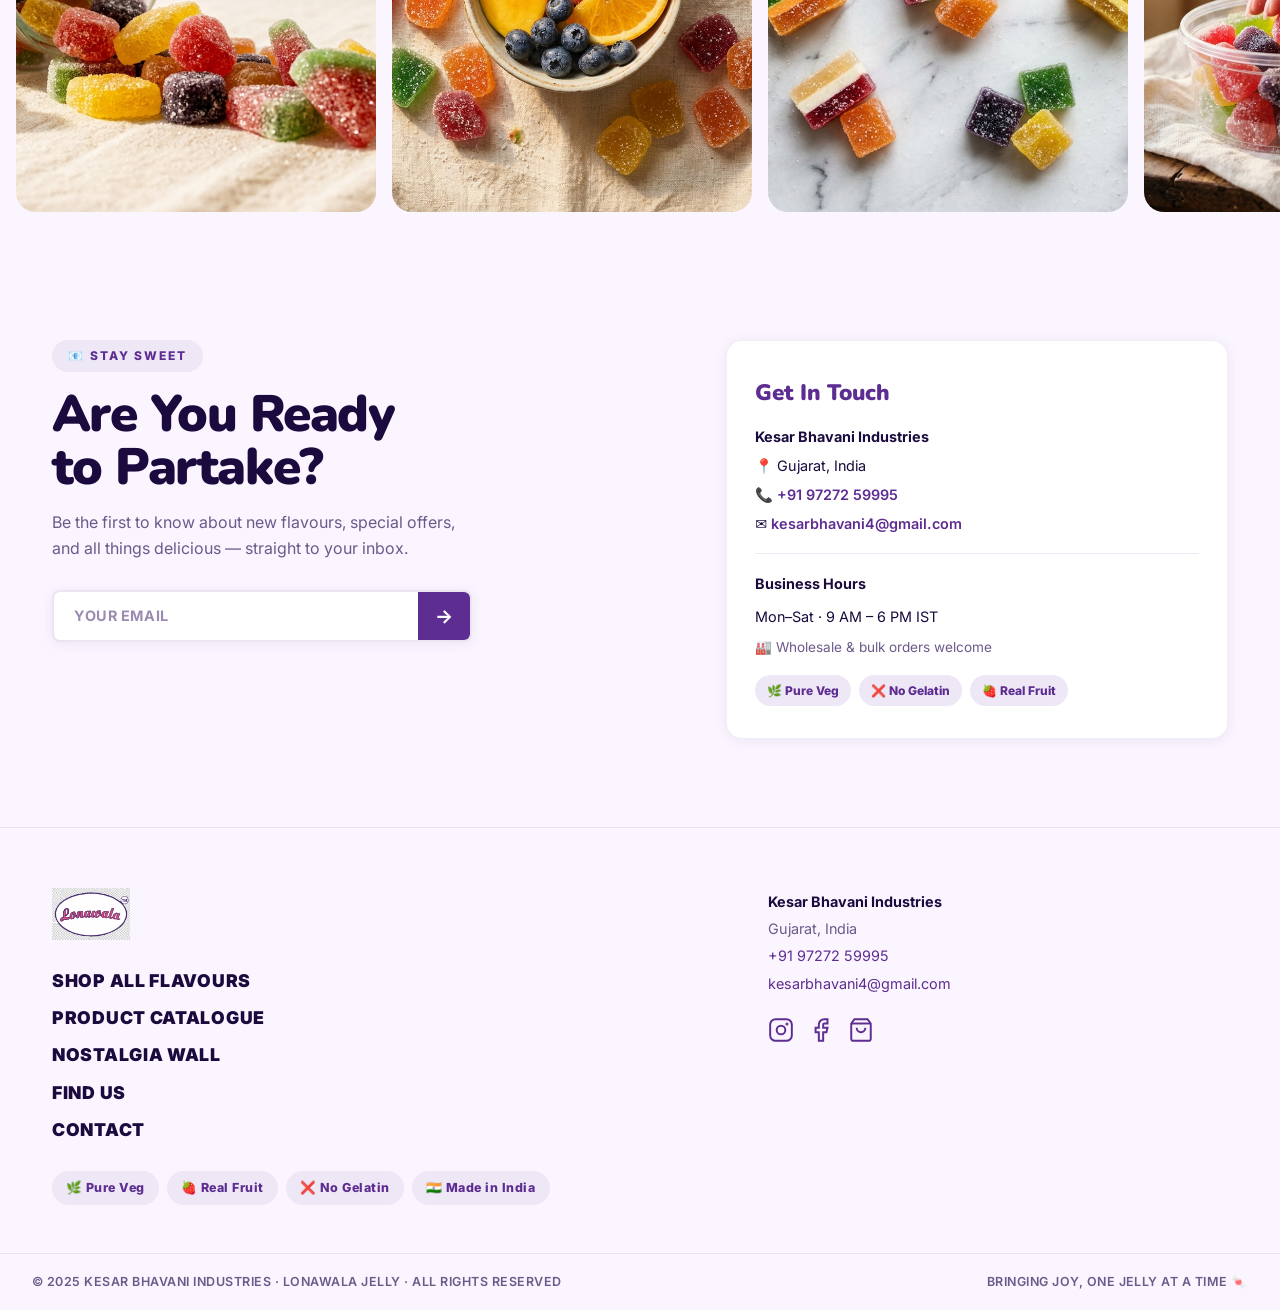
==== commit 2c05faa0: "🚀 Complete rebuild — purple theme, nostalgia, mood picker, roulette, shop page" ====
--- a/website/index.html
+++ b/website/index.html
@@ -1,566 +1,615 @@
 <!DOCTYPE html>
 <html lang="en">
 <head>
-  <meta charset="UTF-8" />
-  <meta name="viewport" content="width=device-width, initial-scale=1.0" />
-  <title>Lonawala Jelly – Premium Sugar Coated Jelly Candies | 17 Flavours</title>
-  <meta name="description" content="Lonawala Jelly by Kesar Bhavani Industries — India's favourite sugar coated soft jelly candy in 17 amazing flavours. Pure Veg, No Gelatin. Shop on Meesho." />
-  <meta name="keywords" content="Lonawala Jelly, jelly candy, sugar coated candy, mango jelly, pure veg candy, Indian candy, buy jelly online, Meesho candy" />
-  <meta name="author" content="Kesar Bhavani Industries" />
-  <meta property="og:type" content="website" />
-  <meta property="og:url" content="https://lonawala-jelly.pages.dev/" />
-  <meta property="og:title" content="Lonawala Jelly – 17 Delicious Flavours" />
-  <meta property="og:description" content="India's favourite jelly candy in 17 amazing flavours. Pure Veg, No Gelatin." />
-  <meta property="og:image" content="https://lonawala-jelly.pages.dev/assets/hero-lifestyle.jpg" />
-  <link rel="icon" href="assets/logo.svg" type="image/svg+xml" />
-  <link rel="preconnect" href="https://fonts.googleapis.com" />
-  <link rel="preconnect" href="https://fonts.gstatic.com" crossorigin />
-  <link href="https://fonts.googleapis.com/css2?family=Nunito:wght@400;600;700;800;900&family=Inter:wght@300;400;500;600;700&display=swap" rel="stylesheet" />
-  <link rel="stylesheet" href="style.css" />
-  <script type="application/ld+json">
-  {
-    "@context": "https://schema.org",
-    "@type": "Organization",
-    "name": "Lonawala Jelly",
-    "url": "https://lonawala-jelly.pages.dev",
-    "logo": "https://lonawala-jelly.pages.dev/assets/logo.svg",
-    "description": "Premium sugar coated jelly candy in 17 delicious flavours. Pure Veg, No Gelatin.",
-    "contactPoint": {
-      "@type": "ContactPoint",
-      "telephone": "+91-97272-59995",
-      "email": "kesarbhavani4@gmail.com"
-    }
-  }
-  </script>
+  <meta charset="UTF-8"/>
+  <meta name="viewport" content="width=device-width, initial-scale=1.0"/>
+  <title>Lonawala Jelly – 17 Flavours of Pure Joy | Premium Sugar Coated Candy</title>
+  <meta name="description" content="Lonawala Jelly — India's most loved sugar-coated jelly candy in 17 amazing flavours. Pure Veg, No Gelatin. That woh wali feeling, every single bite."/>
+  <meta name="keywords" content="Lonawala Jelly, jelly candy India, sugar coated candy, mango jelly, pure veg candy, buy jelly online, Meesho jelly"/>
+  <meta property="og:title" content="Lonawala Jelly – 17 Flavours of Pure Joy"/>
+  <meta property="og:description" content="India's most loved jelly candy. Pure Veg · No Gelatin · 17 Flavours. Shop on Meesho."/>
+  <meta property="og:image" content="https://lonawala-jelly.pages.dev/assets/hero-poster.jpg"/>
+  <meta property="og:url" content="https://lonawala-jelly.pages.dev/"/>
+  <link rel="icon" href="assets/logo.svg" type="image/svg+xml"/>
+  <link rel="preconnect" href="https://fonts.googleapis.com"/>
+  <link rel="preconnect" href="https://fonts.gstatic.com" crossorigin/>
+  <link href="https://fonts.googleapis.com/css2?family=Nunito:ital,wght@0,400;0,600;0,700;0,800;0,900;1,800;1,900&family=Inter:wght@300;400;500;600;700&display=swap" rel="stylesheet"/>
+  <link rel="stylesheet" href="style.css"/>
+  <script type="application/ld+json">{"@context":"https://schema.org","@type":"Organization","name":"Lonawala Jelly","url":"https://lonawala-jelly.pages.dev","logo":"https://lonawala-jelly.pages.dev/assets/logo.svg","contactPoint":{"@type":"ContactPoint","telephone":"+91-97272-59995","email":"kesarbhavani4@gmail.com"}}</script>
 </head>
 <body>
 
-<!-- ── ANNOUNCEMENT BAR ── -->
-<div class="announcement-bar">
-  <a href="#shop" class="ann-link">
-    🍬 Pure Veg · No Gelatin · 17 Amazing Flavours — Shop Now &nbsp;<span class="ann-arrow">→</span>
-  </a>
+<!-- ══════════════════════════════════════
+     ANNOUNCEMENT BAR
+══════════════════════════════════════ -->
+<div class="ann-bar" id="ann-bar">
+  <div class="ann-messages" id="ann-messages">
+    <span class="ann-msg active">🍬 Free delivery on orders above ₹499 — Shop Now →</span>
+    <span class="ann-msg">✨ Pure Veg · No Gelatin · Real Fruit Pulp — 17 Flavours</span>
+    <span class="ann-msg">🏪 Available on Meesho · Amazon · Flipkart · Local Stores</span>
+    <span class="ann-msg">🌟 New: Kulfi Sandwich & Sweetheart Heart Pack are here!</span>
+  </div>
 </div>
 
-<!-- ── HEADER ── -->
+<!-- ══════════════════════════════════════
+     HEADER / NAV
+══════════════════════════════════════ -->
 <header id="header">
-  <nav class="nav-inner container">
-    <button class="hamburger" id="hamburger" aria-label="Open menu" aria-expanded="false">
+  <nav class="nav container">
+    <button class="hamburger" id="hamburger" aria-label="Menu" aria-expanded="false">
       <span></span><span></span><span></span>
     </button>
     <a href="/" class="nav-logo" aria-label="Lonawala Jelly Home">
-      <img src="assets/logo.svg" alt="Lonawala Jelly" height="52" width="auto" />
+      <img src="assets/logo.svg" alt="Lonawala Jelly" height="52"/>
     </a>
     <ul class="nav-links" id="nav-links">
       <li><a href="#shop">Shop</a></li>
       <li><a href="#nostalgia">Nostalgia</a></li>
+      <li><a href="#mood">Mood Pick</a></li>
       <li><a href="#find-us">Find Us</a></li>
       <li><a href="#contact">Contact</a></li>
     </ul>
     <div class="nav-actions">
-      <a href="#shop" class="nav-cta">Shop All</a>
+      <a href="shop.html" class="nav-cta">Shop All →</a>
     </div>
   </nav>
 </header>
 
 <!-- Mobile Drawer -->
-<div class="mobile-drawer" id="mobile-drawer" aria-hidden="true">
-  <div class="drawer-inner">
-    <button class="drawer-close" id="drawer-close" aria-label="Close menu">✕</button>
-    <a href="/" class="drawer-logo">
-      <img src="assets/logo.svg" alt="Lonawala Jelly" height="48" />
-    </a>
-    <ul class="drawer-links">
-      <li><a href="#shop">Shop All Flavours</a></li>
-      <li><a href="#nostalgia">Nostalgia</a></li>
-      <li><a href="#find-us">Find Us</a></li>
-      <li><a href="#testimonials">Reviews</a></li>
-      <li><a href="#contact">Contact</a></li>
-    </ul>
-    <div class="drawer-contact">
-      <p>📞 +91 97272 59995</p>
-      <p>✉️ kesarbhavani4@gmail.com</p>
-    </div>
+<div class="drawer" id="drawer" aria-hidden="true">
+  <div class="drawer-top">
+    <img src="assets/logo.svg" alt="Lonawala Jelly" height="44"/>
+    <button class="drawer-close" id="drawer-close" aria-label="Close">✕</button>
+  </div>
+  <ul class="drawer-links">
+    <li><a href="#shop">🛒 Shop All Flavours</a></li>
+    <li><a href="#nostalgia">✨ Nostalgia</a></li>
+    <li><a href="#mood">🌈 Mood Picker</a></li>
+    <li><a href="#roulette">🎲 Flavour Roulette</a></li>
+    <li><a href="#find-us">🏪 Find Us</a></li>
+    <li><a href="#contact">📞 Contact</a></li>
+  </ul>
+  <a href="shop.html" class="drawer-cta">Shop All Flavours →</a>
+  <div class="drawer-info">
+    <p>📞 +91 97272 59995</p>
+    <p>✉️ kesarbhavani4@gmail.com</p>
   </div>
 </div>
 <div class="drawer-overlay" id="drawer-overlay"></div>
 
-<!-- ── HERO ── -->
+<!-- ══════════════════════════════════════
+     HERO — Full-bleed poster
+══════════════════════════════════════ -->
 <section class="hero" id="home">
-  <div class="hero-bg-img" aria-hidden="true">
-    <img src="assets/hero-poster.jpg" alt="" role="presentation" fetchpriority="high" />
-  </div>
-  <div class="hero-overlay" aria-hidden="true"></div>
+  <div class="hero-bg">
+    <img src="assets/hero-poster.jpg" alt="" role="presentation" fetchpriority="high"/>
+  </div>
+  <div class="hero-overlay"></div>
+  <!-- Floating emoji particles -->
+  <div class="hero-particles" aria-hidden="true">
+    <span class="particle">🍬</span>
+    <span class="particle">✨</span>
+    <span class="particle">🍭</span>
+    <span class="particle">⭐</span>
+    <span class="particle">🍬</span>
+    <span class="particle">💜</span>
+    <span class="particle">🍭</span>
+    <span class="particle">✨</span>
+  </div>
   <div class="hero-content">
-    <div class="hero-text">
-      <p class="hero-eyebrow">MEET YOUR NEW FAVOURITE TREAT</p>
-      <h1>A Little Jelly.<br>A Lot of Joy.</h1>
-      <p class="hero-sub">Colourful, fruity jelly candies made to<br>bring a little sweetness to every moment.</p>
-      <div class="hero-btn-wrap">
-        <div class="btn-shadow-wrap">
-          <a href="#shop" class="hero-cta">Shop Jellies →</a>
+    <p class="hero-eyebrow">MEET YOUR NEW FAVOURITE TREAT</p>
+    <h1 class="hero-title">
+      <span class="hero-line">A Little Jelly.</span>
+      <span class="hero-line">A Lot of Joy.</span>
+    </h1>
+    <p class="hero-sub">Colourful, fruity jelly candies made to<br>bring a little sweetness to every moment.</p>
+    <div class="hero-btns">
+      <div class="offset-btn-wrap">
+        <a href="#shop" class="offset-btn offset-btn-primary">Shop Jellies →</a>
+      </div>
+      <div class="offset-btn-wrap">
+        <a href="#roulette" class="offset-btn offset-btn-outline">🎲 Spin for a Flavour</a>
+      </div>
+    </div>
+  </div>
+  <a href="#shop" class="hero-scroll-hint" aria-label="Scroll down">
+    <span class="scroll-arrow">↓</span>
+  </a>
+</section>
+
+<!-- ══════════════════════════════════════
+     FLAVOUR MARQUEE
+══════════════════════════════════════ -->
+<div class="marquee-wrap">
+  <div class="marquee-row marquee-row-1">
+    <div class="marquee-inner">
+      <span>🥭 Mango</span><span class="sep">•</span>
+      <span>🍒 Lichi</span><span class="sep">•</span>
+      <span>🫐 Blueberry</span><span class="sep">•</span>
+      <span>🌰 Imli</span><span class="sep">•</span>
+      <span>🌹 Rose</span><span class="sep">•</span>
+      <span>🍇 Black Currant</span><span class="sep">•</span>
+      <span>🍦 Kulfi Sandwich</span><span class="sep">•</span>
+      <span>🥭 Green Mango</span><span class="sep">•</span>
+      <span>🍉 Watermelon</span><span class="sep">•</span>
+      <span>🍓 Strawberry</span><span class="sep">•</span>
+      <span>🍈 Guava</span><span class="sep">•</span>
+      <span>🌿 PAN</span><span class="sep">•</span>
+      <span>🍦 Sandwich</span><span class="sep">•</span>
+      <span>🍩 Jalebi</span><span class="sep">•</span>
+      <span>💜 Sweetheart</span><span class="sep">•</span>
+      <span>🍊 Orange</span><span class="sep">•</span>
+      <span>💖 Sweetheart Heart</span><span class="sep">•</span>
+      <!-- duplicate -->
+      <span>🥭 Mango</span><span class="sep">•</span>
+      <span>🍒 Lichi</span><span class="sep">•</span>
+      <span>🫐 Blueberry</span><span class="sep">•</span>
+      <span>🌰 Imli</span><span class="sep">•</span>
+      <span>🌹 Rose</span><span class="sep">•</span>
+      <span>🍇 Black Currant</span><span class="sep">•</span>
+      <span>🍦 Kulfi Sandwich</span><span class="sep">•</span>
+      <span>🥭 Green Mango</span><span class="sep">•</span>
+      <span>🍉 Watermelon</span><span class="sep">•</span>
+    </div>
+  </div>
+  <div class="marquee-row marquee-row-2">
+    <div class="marquee-inner marquee-reverse">
+      <span>Pure Veg</span><span class="sep">•</span>
+      <span>No Gelatin</span><span class="sep">•</span>
+      <span>Real Fruit Pulp</span><span class="sep">•</span>
+      <span>Sugar Coated</span><span class="sep">•</span>
+      <span>Made in Gujarat</span><span class="sep">•</span>
+      <span>17 Flavours</span><span class="sep">•</span>
+      <span>Pure Veg</span><span class="sep">•</span>
+      <span>No Gelatin</span><span class="sep">•</span>
+      <span>Real Fruit Pulp</span><span class="sep">•</span>
+      <span>Sugar Coated</span><span class="sep">•</span>
+      <span>Made in Gujarat</span><span class="sep">•</span>
+      <span>17 Flavours</span><span class="sep">•</span>
+      <span>Pure Veg</span><span class="sep">•</span>
+      <span>No Gelatin</span><span class="sep">•</span>
+      <span>Real Fruit Pulp</span><span class="sep">•</span>
+      <span>Sugar Coated</span><span class="sep">•</span>
+      <span>Made in Gujarat</span><span class="sep">•</span>
+    </div>
+  </div>
+</div>
+
+<!-- ══════════════════════════════════════
+     TAGLINE
+══════════════════════════════════════ -->
+<section class="tagline-section">
+  <h2 class="tagline-text reveal">All the Flavours,<br><em>None of the FOMO.</em></h2>
+</section>
+
+<!-- ══════════════════════════════════════
+     PRODUCT CAROUSEL
+══════════════════════════════════════ -->
+<section class="shop-section" id="shop">
+  <div class="shop-header container">
+    <div class="filter-tabs" id="filter-tabs" role="tablist">
+      <button class="tab active" data-cat="all" role="tab" aria-selected="true">All</button>
+      <button class="tab" data-cat="fruit" role="tab">🍓 Fruity</button>
+      <button class="tab" data-cat="desi" role="tab">🌿 Desi</button>
+      <button class="tab" data-cat="floral" role="tab">🌹 Floral</button>
+      <button class="tab" data-cat="special" role="tab">💜 Special</button>
+    </div>
+    <a href="shop.html" class="shop-view-all">View all 17 →</a>
+  </div>
+  <div class="carousel-wrap">
+    <div class="carousel-viewport" id="carousel-viewport">
+      <div class="carousel-track" id="carousel-track">
+        <!-- injected by JS -->
+      </div>
+    </div>
+    <button class="car-btn car-prev" id="car-prev" aria-label="Previous">
+      <svg width="22" height="22" viewBox="0 0 24 24" fill="none" stroke="currentColor" stroke-width="2.5"><path d="m15 18-6-6 6-6"/></svg>
+    </button>
+    <button class="car-btn car-next" id="car-next" aria-label="Next">
+      <svg width="22" height="22" viewBox="0 0 24 24" fill="none" stroke="currentColor" stroke-width="2.5"><path d="m9 18 6-6-6-6"/></svg>
+    </button>
+  </div>
+  <div class="shop-cta-wrap">
+    <div class="offset-btn-wrap">
+      <a href="shop.html" class="offset-btn offset-btn-primary">Shop Your Daily Jelly Fix</a>
+    </div>
+  </div>
+</section>
+
+<!-- ══════════════════════════════════════
+     WHY LONAWALA — 4 BADGES
+══════════════════════════════════════ -->
+<section class="why-section">
+  <div class="why-inner container">
+    <div class="why-text">
+      <h2 class="why-heading reveal">Leave No<br>Taste Bud<br>Behind</h2>
+      <p class="why-sub">NOW MORE MOUTHS THAN EVER CAN LONAWALA</p>
+    </div>
+    <div class="why-grid">
+      <div class="why-card reveal">
+        <div class="why-icon">🌿</div>
+        <h3>100% Pure Veg</h3>
+        <p>No animal products, no gelatin — ever. Safe for everyone in the family.</p>
+      </div>
+      <div class="why-card reveal">
+        <div class="why-icon">🍓</div>
+        <h3>Real Fruit Pulp</h3>
+        <p>Made with genuine fruit extracts for flavours that actually taste real.</p>
+      </div>
+      <div class="why-card reveal">
+        <div class="why-icon">✨</div>
+        <h3>Sugar Coated</h3>
+        <p>That satisfying crunch on the outside. Soft, chewy joy on the inside.</p>
+      </div>
+      <div class="why-card reveal">
+        <div class="why-icon">🇮🇳</div>
+        <h3>Made in Gujarat</h3>
+        <p>Proudly crafted in the heart of India, with love and quality you can taste.</p>
+      </div>
+    </div>
+  </div>
+</section>
+
+<!-- ══════════════════════════════════════
+     NOSTALGIA — "WOH WALI FEELING"
+══════════════════════════════════════ -->
+<section class="nostalgia-section" id="nostalgia">
+  <div class="nostalgia-top container">
+    <div class="nostalgia-label">🏪 Galli Wali Dukaan</div>
+    <h2 class="nostalgia-heading reveal">
+      Woh Wali<br><em>Feeling.</em>
+    </h2>
+    <p class="nostalgia-sub">School bell baji. Bag phenka. Bhaiya ki dukaan pe daud.<br>Woh ek candy — aur poori duniya theek ho gayi.</p>
+    <div class="offset-btn-wrap nostalgia-btn">
+      <a href="#shop" class="offset-btn offset-btn-light">Woh Feeling Wapas Lao →</a>
+    </div>
+    <!-- decorative floaters -->
+    <span class="n-deco n-deco-1" aria-hidden="true">🍬</span>
+    <span class="n-deco n-deco-2" aria-hidden="true">⭐</span>
+    <span class="n-deco n-deco-3" aria-hidden="true">🍭</span>
+    <span class="n-deco n-deco-4" aria-hidden="true">✨</span>
+  </div>
+
+  <!-- Polaroid Reel -->
+  <div class="polaroid-reel-wrap">
+    <div class="polaroid-reel" id="polaroid-reel">
+      <div class="polaroid tilt-left">
+        <div class="p-img" style="--bg:#FFF3CD">🏫</div>
+        <p class="p-caption">Pehli ghanti ke baad</p>
+        <span class="p-date">School Days</span>
+      </div>
+      <div class="polaroid tilt-right">
+        <div class="p-img" style="--bg:#FFE0E0">🛒</div>
+        <p class="p-caption">Bhaiya, ek jelly dena</p>
+        <span class="p-date">Corner Shop</span>
+      </div>
+      <div class="polaroid tilt-none">
+        <div class="p-img" style="--bg:#E0F0FF">🌧️</div>
+        <p class="p-caption">Barish + window seat</p>
+        <span class="p-date">Monsoon Magic</span>
+      </div>
+      <div class="polaroid tilt-left">
+        <div class="p-img" style="--bg:#E8FFE0">👵</div>
+        <p class="p-caption">Nani ke ghar ki yaad</p>
+        <span class="p-date">Summer Holidays</span>
+      </div>
+      <div class="polaroid tilt-right">
+        <div class="p-img" style="--bg:#FFF0E0">🧸</div>
+        <p class="p-caption">Dost ke saath share kiya</p>
+        <span class="p-date">Dosti Ki Baat</span>
+      </div>
+      <div class="polaroid tilt-none">
+        <div class="p-img" style="--bg:#F0E8FF">🎉</div>
+        <p class="p-caption">Birthday treat, sab ke liye</p>
+        <span class="p-date">Celebration</span>
+      </div>
+      <div class="polaroid tilt-left">
+        <div class="p-img" style="--bg:#FFE8F0">🚌</div>
+        <p class="p-caption">Bus mein chupaake khaya</p>
+        <span class="p-date">The Sneaky Bite</span>
+      </div>
+      <div class="polaroid tilt-right">
+        <div class="p-img" style="--bg:#E8FFF0">🌟</div>
+        <p class="p-caption">10/10 marks ki reward</p>
+        <span class="p-date">Gold Star Moment</span>
+      </div>
+      <!-- duplicates for loop -->
+      <div class="polaroid tilt-left" aria-hidden="true">
+        <div class="p-img" style="--bg:#FFF3CD">🏫</div>
+        <p class="p-caption">Pehli ghanti ke baad</p>
+        <span class="p-date">School Days</span>
+      </div>
+      <div class="polaroid tilt-right" aria-hidden="true">
+        <div class="p-img" style="--bg:#FFE0E0">🛒</div>
+        <p class="p-caption">Bhaiya, ek jelly dena</p>
+        <span class="p-date">Corner Shop</span>
+      </div>
+      <div class="polaroid tilt-none" aria-hidden="true">
+        <div class="p-img" style="--bg:#E0F0FF">🌧️</div>
+        <p class="p-caption">Barish + window seat</p>
+        <span class="p-date">Monsoon Magic</span>
+      </div>
+      <div class="polaroid tilt-left" aria-hidden="true">
+        <div class="p-img" style="--bg:#E8FFE0">👵</div>
+        <p class="p-caption">Nani ke ghar ki yaad</p>
+        <span class="p-date">Summer Holidays</span>
+      </div>
+    </div>
+  </div>
+
+  <div class="nostalgia-footer container">
+    <p class="nostalgia-tagline">
+      <span>Prices changed.</span>
+      <span class="ndot"> · </span>
+      <span>The joy didn't.</span>
+      <span class="ndot"> · </span>
+      <em>Lonawala Jelly — tab bhi, aaj bhi.</em>
+    </p>
+  </div>
+</section>
+
+<!-- ══════════════════════════════════════
+     MOOD SELECTOR
+══════════════════════════════════════ -->
+<section class="mood-section" id="mood">
+  <div class="mood-inner container">
+    <div class="mood-text">
+      <div class="section-label">🌈 Mood Picker</div>
+      <h2 class="mood-heading reveal">What's Your<br>Mood Today?</h2>
+      <p class="mood-sub">Pick a mood and we'll find the perfect jelly for you.</p>
+    </div>
+    <div class="mood-cards" id="mood-cards">
+      <button class="mood-card" data-mood="happy" aria-label="Happy">
+        <span class="mood-emoji">😄</span>
+        <span class="mood-label">Happy</span>
+      </button>
+      <button class="mood-card" data-mood="stressed" aria-label="Stressed">
+        <span class="mood-emoji">😤</span>
+        <span class="mood-label">Stressed</span>
+      </button>
+      <button class="mood-card" data-mood="bored" aria-label="Bored">
+        <span class="mood-emoji">😴</span>
+        <span class="mood-label">Bored</span>
+      </button>
+      <button class="mood-card" data-mood="romantic" aria-label="Romantic">
+        <span class="mood-emoji">🥰</span>
+        <span class="mood-label">Romantic</span>
+      </button>
+      <button class="mood-card" data-mood="homesick" aria-label="Homesick">
+        <span class="mood-emoji">🏠</span>
+        <span class="mood-label">Homesick</span>
+      </button>
+      <button class="mood-card" data-mood="adventurous" aria-label="Adventurous">
+        <span class="mood-emoji">🤩</span>
+        <span class="mood-label">Adventurous</span>
+      </button>
+    </div>
+    <div class="mood-result" id="mood-result" aria-live="polite"></div>
+  </div>
+</section>
+
+<!-- ══════════════════════════════════════
+     FLAVOUR ROULETTE
+══════════════════════════════════════ -->
+<section class="roulette-section" id="roulette">
+  <div class="roulette-inner container">
+    <div class="roulette-text">
+      <div class="section-label">🎲 Flavour Roulette</div>
+      <h2 class="roulette-heading reveal">Can't Decide?<br>Let Fate Choose.</h2>
+      <p class="roulette-sub">Hit the button. We'll pick your next flavour obsession.</p>
+      <button class="spin-btn" id="spin-btn" aria-label="Spin for a flavour">
+        🎰 SPIN THE WHEEL
+      </button>
+    </div>
+    <div class="roulette-display">
+      <div class="wheel-container" id="wheel-container">
+        <div class="wheel-ring" id="wheel-ring">
+          <div class="wheel-slot">🥭</div>
+          <div class="wheel-slot">🫐</div>
+          <div class="wheel-slot">🍓</div>
+          <div class="wheel-slot">🌰</div>
+          <div class="wheel-slot">🌹</div>
+          <div class="wheel-slot">🍉</div>
+          <div class="wheel-slot">🍊</div>
+          <div class="wheel-slot">🍩</div>
         </div>
-      </div>
-    </div>
-  </div>
-</section>
-
-<!-- ── MARQUEE 1 ── -->
-<section class="marquee-section marquee-cream">
-  <div class="marquee-track">
-    <div class="marquee-inner" aria-hidden="true">
-      <span>Delicious</span><span class="dot">•</span>
-      <span>Pure Veg</span><span class="dot">•</span>
-      <span>No Gelatin</span><span class="dot">•</span>
-      <span>17 Flavours</span><span class="dot">•</span>
-      <span>Made in India</span><span class="dot">•</span>
-      <span>Delicious</span><span class="dot">•</span>
-      <span>Pure Veg</span><span class="dot">•</span>
-      <span>No Gelatin</span><span class="dot">•</span>
-      <span>17 Flavours</span><span class="dot">•</span>
-      <span>Made in India</span><span class="dot">•</span>
-      <span>Delicious</span><span class="dot">•</span>
-      <span>Pure Veg</span><span class="dot">•</span>
-      <span>No Gelatin</span><span class="dot">•</span>
-      <span>17 Flavours</span><span class="dot">•</span>
-      <span>Made in India</span><span class="dot">•</span>
-    </div>
-  </div>
-</section>
-
-<!-- ── TAGLINE ── -->
-<section class="tagline-section">
-  <h2 class="tagline-heading">All the Flavours,<br>None of the FOMO</h2>
-</section>
-
-<!-- ── PRODUCT CAROUSEL (Partake Style) ── -->
-<section class="carousel-section" id="shop">
-  <div class="carousel-viewport" id="carousel-viewport">
-    <div class="carousel-track" id="carousel-track">
-      <!-- Cards injected by JS -->
-    </div>
-  </div>
-  <button class="carousel-btn carousel-prev" id="carousel-prev" aria-label="Previous flavour">
-    <svg width="24" height="24" viewBox="0 0 24 24" fill="none" stroke="currentColor" stroke-width="2.5" stroke-linecap="round" stroke-linejoin="round"><path d="m15 18-6-6 6-6"/></svg>
-  </button>
-  <button class="carousel-btn carousel-next" id="carousel-next" aria-label="Next flavour">
-    <svg width="24" height="24" viewBox="0 0 24 24" fill="none" stroke="currentColor" stroke-width="2.5" stroke-linecap="round" stroke-linejoin="round"><path d="m9 18 6-6-6-6"/></svg>
-  </button>
-</section>
-
-<!-- ── SHOP ALL CTA ── -->
-<section class="shop-all-cta">
-  <div class="shop-all-inner">
-    <div class="shadow-btn-wrap">
-      <a href="#shop" class="shop-all-btn">Shop Your Daily Jelly Fix</a>
-    </div>
-  </div>
-</section>
-
-<!-- ── FIND US / WHERE TO BUY ── -->
-<section class="find-us-section" id="find-us">
-  <h2 class="find-us-heading">Available Across India<br>on Meesho</h2>
+        <div class="wheel-pointer">▼</div>
+      </div>
+      <div class="roulette-result" id="roulette-result" aria-live="polite"></div>
+    </div>
+  </div>
+</section>
+
+<!-- ══════════════════════════════════════
+     FIND US
+══════════════════════════════════════ -->
+<section class="find-us" id="find-us">
+  <h2 class="find-us-heading reveal">Available Across<br>India — Shop Now</h2>
   <div class="platform-marquee">
     <div class="platform-track">
-      <div class="platform-inner">
-        <div class="platform-logo">
-          <svg viewBox="0 0 200 60" fill="none" xmlns="http://www.w3.org/2000/svg" aria-label="Meesho" width="160" height="48">
-            <text x="10" y="44" font-family="Nunito,Arial" font-weight="900" font-size="40" fill="white">meesho</text>
-          </svg>
-        </div>
-        <div class="platform-logo">
-          <svg viewBox="0 0 200 60" fill="none" xmlns="http://www.w3.org/2000/svg" aria-label="Amazon" width="160" height="48">
-            <text x="10" y="44" font-family="Nunito,Arial" font-weight="900" font-size="40" fill="white">amazon</text>
-          </svg>
-        </div>
-        <div class="platform-logo">
-          <svg viewBox="0 0 200 60" fill="none" xmlns="http://www.w3.org/2000/svg" aria-label="Flipkart" width="160" height="48">
-            <text x="10" y="44" font-family="Nunito,Arial" font-weight="900" font-size="40" fill="white">flipkart</text>
-          </svg>
-        </div>
-        <div class="platform-logo">
-          <svg viewBox="0 0 300 60" fill="none" xmlns="http://www.w3.org/2000/svg" aria-label="Local Stores" width="220" height="48">
-            <text x="10" y="44" font-family="Nunito,Arial" font-weight="900" font-size="38" fill="white">Local Stores</text>
-          </svg>
-        </div>
-        <div class="platform-logo">
-          <svg viewBox="0 0 200 60" fill="none" xmlns="http://www.w3.org/2000/svg" aria-label="IndiaMart" width="160" height="48">
-            <text x="10" y="44" font-family="Nunito,Arial" font-weight="900" font-size="40" fill="white">indiamart</text>
-          </svg>
-        </div>
-      </div>
-      <div class="platform-inner" aria-hidden="true">
-        <div class="platform-logo">
-          <svg viewBox="0 0 200 60" fill="none" xmlns="http://www.w3.org/2000/svg" width="160" height="48">
-            <text x="10" y="44" font-family="Nunito,Arial" font-weight="900" font-size="40" fill="white">meesho</text>
-          </svg>
-        </div>
-        <div class="platform-logo">
-          <svg viewBox="0 0 200 60" fill="none" xmlns="http://www.w3.org/2000/svg" width="160" height="48">
-            <text x="10" y="44" font-family="Nunito,Arial" font-weight="900" font-size="40" fill="white">amazon</text>
-          </svg>
-        </div>
-        <div class="platform-logo">
-          <svg viewBox="0 0 200 60" fill="none" xmlns="http://www.w3.org/2000/svg" width="160" height="48">
-            <text x="10" y="44" font-family="Nunito,Arial" font-weight="900" font-size="40" fill="white">flipkart</text>
-          </svg>
-        </div>
-        <div class="platform-logo">
-          <svg viewBox="0 0 300 60" fill="none" xmlns="http://www.w3.org/2000/svg" width="220" height="48">
-            <text x="10" y="44" font-family="Nunito,Arial" font-weight="900" font-size="38" fill="white">Local Stores</text>
-          </svg>
-        </div>
-        <div class="platform-logo">
-          <svg viewBox="0 0 200 60" fill="none" xmlns="http://www.w3.org/2000/svg" width="160" height="48">
-            <text x="10" y="44" font-family="Nunito,Arial" font-weight="900" font-size="40" fill="white">indiamart</text>
-          </svg>
-        </div>
+      <div class="platform-set">
+        <span class="platform-name">meesho</span>
+        <span class="platform-sep">·</span>
+        <span class="platform-name">amazon</span>
+        <span class="platform-sep">·</span>
+        <span class="platform-name">flipkart</span>
+        <span class="platform-sep">·</span>
+        <span class="platform-name">indiamart</span>
+        <span class="platform-sep">·</span>
+        <span class="platform-name">local stores</span>
+        <span class="platform-sep">·</span>
+      </div>
+      <div class="platform-set" aria-hidden="true">
+        <span class="platform-name">meesho</span>
+        <span class="platform-sep">·</span>
+        <span class="platform-name">amazon</span>
+        <span class="platform-sep">·</span>
+        <span class="platform-name">flipkart</span>
+        <span class="platform-sep">·</span>
+        <span class="platform-name">indiamart</span>
+        <span class="platform-sep">·</span>
+        <span class="platform-name">local stores</span>
+        <span class="platform-sep">·</span>
       </div>
     </div>
   </div>
   <div class="find-us-cta">
-    <a href="#contact" class="find-us-btn">FIND US IN STORE</a>
-  </div>
-</section>
-
-<!-- ── WHY LONAWALA (Badges) ── -->
-<section class="why-section" id="why">
-  <div class="why-inner">
-    <div class="why-text-col">
-      <h2 class="why-heading">Leave No<br>Taste Bud<br>Behind</h2>
-      <p class="why-sub">NOW MORE MOUTHS THAN EVER CAN ENJOY LONAWALA</p>
-    </div>
-    <div class="why-badges-col">
-      <div class="why-badges-grid">
-        <div class="why-badge">
-          <div class="badge-icon">🌿</div>
-          <div class="badge-label">100% Pure Veg</div>
-          <div class="badge-desc">No animal products, no gelatin — ever.</div>
-        </div>
-        <div class="why-badge">
-          <div class="badge-icon">🍓</div>
-          <div class="badge-label">Real Fruit Pulp</div>
-          <div class="badge-desc">Made with genuine fruit extracts for authentic taste.</div>
-        </div>
-        <div class="why-badge">
-          <div class="badge-icon">✨</div>
-          <div class="badge-label">Sugar Coated</div>
-          <div class="badge-desc">That perfect crunch you love in every bite.</div>
-        </div>
-        <div class="why-badge">
-          <div class="badge-icon">🇮🇳</div>
-          <div class="badge-label">Made in Gujarat</div>
-          <div class="badge-desc">Proudly crafted in the heart of India.</div>
-        </div>
-      </div>
-    </div>
-  </div>
-</section>
-
-<!-- ── NOSTALGIA SECTION ── -->
-<section class="nostalgia-section" id="nostalgia">
-
-  <!-- Top: Galli Wali Dukaan Hero -->
-  <div class="nostalgia-hero">
-    <div class="nostalgia-hero-inner container">
-      <div class="nostalgia-tag">🏪 Galli Wali Dukaan</div>
-      <h2 class="nostalgia-heading">
-        Woh Wali<br><em>Feeling.</em>
-      </h2>
-      <p class="nostalgia-sub">School bell baji. Bag phenka. Bhaiya ki dukaan pe daud.<br>Woh ek candy — aur poori duniya theek ho gayi.</p>
-      <a href="#shop" class="nostalgia-cta">Woh Feeling Wapas Lao →</a>
-    </div>
-    <!-- Decorative elements -->
-    <div class="nostalgia-deco nostalgia-deco-1">🍬</div>
-    <div class="nostalgia-deco nostalgia-deco-2">✨</div>
-    <div class="nostalgia-deco nostalgia-deco-3">🍭</div>
-    <div class="nostalgia-deco nostalgia-deco-4">⭐</div>
-  </div>
-
-  <!-- Polaroid Memory Reel -->
-  <div class="memory-reel-wrap">
-    <div class="memory-reel" id="memory-reel">
-
-      <div class="polaroid polaroid-tilt-left">
-        <div class="polaroid-img">
-          <div class="polaroid-emoji-bg" style="background: #FFF3CD;">🏫</div>
-        </div>
-        <p class="polaroid-caption">Pehli ghanti ke baad</p>
-        <span class="polaroid-date">School Days</span>
-      </div>
-
-      <div class="polaroid polaroid-tilt-right">
-        <div class="polaroid-img">
-          <div class="polaroid-emoji-bg" style="background: #FFE0E0;">🛒</div>
-        </div>
-        <p class="polaroid-caption">Bhaiya, ek jelly dena</p>
-        <span class="polaroid-date">Corner Shop</span>
-      </div>
-
-      <div class="polaroid polaroid-tilt-none">
-        <div class="polaroid-img">
-          <div class="polaroid-emoji-bg" style="background: #E0F0FF;">🌧️</div>
-        </div>
-        <p class="polaroid-caption">Barish + window seat + candy</p>
-        <span class="polaroid-date">Monsoon Magic</span>
-      </div>
-
-      <div class="polaroid polaroid-tilt-left">
-        <div class="polaroid-img">
-          <div class="polaroid-emoji-bg" style="background: #E8FFE0;">👵</div>
-        </div>
-        <p class="polaroid-caption">Nani ke ghar ki yaad</p>
-        <span class="polaroid-date">Summer Holidays</span>
-      </div>
-
-      <div class="polaroid polaroid-tilt-right">
-        <div class="polaroid-img">
-          <div class="polaroid-emoji-bg" style="background: #FFF0E0;">🧸</div>
-        </div>
-        <p class="polaroid-caption">Best friend ke saath share kiya</p>
-        <span class="polaroid-date">Dosti Ki Baat</span>
-      </div>
-
-      <div class="polaroid polaroid-tilt-none">
-        <div class="polaroid-img">
-          <div class="polaroid-emoji-bg" style="background: #F0E8FF;">🎉</div>
-        </div>
-        <p class="polaroid-caption">Birthday treat, sab ke liye</p>
-        <span class="polaroid-date">Celebration</span>
-      </div>
-
-      <div class="polaroid polaroid-tilt-left">
-        <div class="polaroid-img">
-          <div class="polaroid-emoji-bg" style="background: #FFE8F0;">🚌</div>
-        </div>
-        <p class="polaroid-caption">School bus mein chupaake khaya</p>
-        <span class="polaroid-date">The Sneaky Bite</span>
-      </div>
-
-      <div class="polaroid polaroid-tilt-right">
-        <div class="polaroid-img">
-          <div class="polaroid-emoji-bg" style="background: #E8FFF0;">🌟</div>
-        </div>
-        <p class="polaroid-caption">10/10 in exam, yeh thi reward</p>
-        <span class="polaroid-date">Gold Star Moment</span>
-      </div>
-
-      <!-- Duplicate for seamless loop -->
-      <div class="polaroid polaroid-tilt-left" aria-hidden="true">
-        <div class="polaroid-img">
-          <div class="polaroid-emoji-bg" style="background: #FFF3CD;">🏫</div>
-        </div>
-        <p class="polaroid-caption">Pehli ghanti ke baad</p>
-        <span class="polaroid-date">School Days</span>
-      </div>
-      <div class="polaroid polaroid-tilt-right" aria-hidden="true">
-        <div class="polaroid-img">
-          <div class="polaroid-emoji-bg" style="background: #FFE0E0;">🛒</div>
-        </div>
-        <p class="polaroid-caption">Bhaiya, ek jelly dena</p>
-        <span class="polaroid-date">Corner Shop</span>
-      </div>
-      <div class="polaroid polaroid-tilt-none" aria-hidden="true">
-        <div class="polaroid-img">
-          <div class="polaroid-emoji-bg" style="background: #E0F0FF;">🌧️</div>
-        </div>
-        <p class="polaroid-caption">Barish + window seat + candy</p>
-        <span class="polaroid-date">Monsoon Magic</span>
-      </div>
-      <div class="polaroid polaroid-tilt-left" aria-hidden="true">
-        <div class="polaroid-img">
-          <div class="polaroid-emoji-bg" style="background: #E8FFE0;">👵</div>
-        </div>
-        <p class="polaroid-caption">Nani ke ghar ki yaad</p>
-        <span class="polaroid-date">Summer Holidays</span>
-      </div>
-
-    </div>
-  </div>
-
-  <!-- Bottom tagline -->
-  <div class="nostalgia-footer-line container">
-    <p class="nostalgia-footer-text">
-      <span>Prices changed.</span>
-      <span class="nf-dot">·</span>
-      <span>The joy didn't.</span>
-      <span class="nf-dot">·</span>
-      <span>Lonawala Jelly — tab bhi, aaj bhi.</span>
-    </p>
-  </div>
-
-</section>
-
-<!-- ── TESTIMONIALS ── -->
-<section class="testimonials-section" id="testimonials">
-  <h2 class="testimonials-heading">Certified Tasty</h2>
-  <div class="testimonials-carousel-wrap">
-    <div class="testimonials-track-outer">
-      <div class="testimonial-side testimonial-left">
-        <div class="stars">★★★★★</div>
-        <p class="testi-quote">"Great for school lunch boxes! My kids absolutely love the mango and strawberry flavours. The sugar coating gives it that satisfying crunch."</p>
-      </div>
-      <div class="testimonial-center" id="testi-center">
-        <div class="stars stars-light">★★★★★</div>
-        <p class="testi-quote" id="testi-quote">"These are so good it's insane. The perfect crunch, the right amount of sweetness — the fruit flavours are absolutely authentic! Dangerously addictive."</p>
-        <cite class="testi-cite" id="testi-cite">— Priya S., Mumbai</cite>
-      </div>
-      <div class="testimonial-side testimonial-right">
-        <div class="stars">★★★★★</div>
-        <p class="testi-quote">"I happened to come across these while shopping and now our whole family is obsessed! My husband loves the Emli, kids love the mango. Best jelly candy in India!"</p>
-      </div>
-    </div>
-    <button class="testi-btn testi-prev" id="testi-prev" aria-label="Previous review">
-      <svg width="24" height="24" viewBox="0 0 24 24" fill="none" stroke="currentColor" stroke-width="2.5"><path d="m15 18-6-6 6-6"/></svg>
+    <div class="offset-btn-wrap">
+      <a href="#contact" class="offset-btn offset-btn-light">FIND US IN STORE</a>
+    </div>
+  </div>
+</section>
+
+<!-- ══════════════════════════════════════
+     TESTIMONIALS
+══════════════════════════════════════ -->
+<section class="testi-section" id="testimonials">
+  <h2 class="testi-heading reveal">Certified Tasty</h2>
+  <div class="testi-stage">
+    <div class="testi-side testi-left">
+      <div class="stars">★★★★★</div>
+      <p>"Great for school lunch boxes! My kids absolutely love the mango and strawberry flavours."</p>
+    </div>
+    <div class="testi-center" id="testi-center">
+      <div class="stars">★★★★★</div>
+      <blockquote id="testi-quote">"These are so good it's insane. The perfect crunch, the right sweetness — the fruit flavours are absolutely authentic!"</blockquote>
+      <cite id="testi-cite">— Priya S., Mumbai</cite>
+    </div>
+    <div class="testi-side testi-right">
+      <div class="stars">★★★★★</div>
+      <p>"My whole family is obsessed! The Imli is to die for. Best jelly candy I've had in India!"</p>
+    </div>
+    <button class="testi-nav testi-prev-btn" id="testi-prev" aria-label="Previous review">
+      <svg width="20" height="20" viewBox="0 0 24 24" fill="none" stroke="currentColor" stroke-width="2.5"><path d="m15 18-6-6 6-6"/></svg>
     </button>
-    <button class="testi-btn testi-next" id="testi-next" aria-label="Next review">
-      <svg width="24" height="24" viewBox="0 0 24 24" fill="none" stroke="currentColor" stroke-width="2.5"><path d="m9 18 6-6-6-6"/></svg>
+    <button class="testi-nav testi-next-btn" id="testi-next" aria-label="Next review">
+      <svg width="20" height="20" viewBox="0 0 24 24" fill="none" stroke="currentColor" stroke-width="2.5"><path d="m9 18 6-6-6-6"/></svg>
     </button>
   </div>
   <div class="testi-dots" id="testi-dots">
-    <button class="testi-dot active" aria-label="Review 1"></button>
-    <button class="testi-dot" aria-label="Review 2"></button>
-    <button class="testi-dot" aria-label="Review 3"></button>
-    <button class="testi-dot" aria-label="Review 4"></button>
-  </div>
-</section>
-
-<!-- ── INSTAGRAM ── -->
-<section class="instagram-section">
-  <div class="instagram-header container">
-    <h2 class="ig-heading">Daily Jelly-Pop Joy</h2>
-    <p class="ig-sub"><a href="https://www.instagram.com" target="_blank" rel="noopener" class="ig-handle">FOLLOW US @LONAWALAJELLY</a></p>
-  </div>
-  <div class="ig-grid-wrap">
-    <div class="ig-grid-track" id="ig-track">
-      <!-- Filled by actual lifestyle images -->
-      <div class="ig-item"><img src="assets/hero-lifestyle.jpg" alt="Lonawala Jelly lifestyle" loading="lazy" /></div>
-      <div class="ig-item"><img src="assets/about-story.jpg" alt="Lonawala Jelly flavours" loading="lazy" /></div>
-      <div class="ig-item"><img src="assets/flatlay.jpg" alt="Lonawala Jelly flat lay" loading="lazy" /></div>
-      <div class="ig-item"><img src="assets/lifestyle-hand.jpg" alt="Lonawala Jelly hand" loading="lazy" /></div>
-      <div class="ig-item"><img src="assets/macro-texture.jpg" alt="Lonawala Jelly macro" loading="lazy" /></div>
-      <div class="ig-item"><img src="assets/hero-lifestyle.jpg" alt="Lonawala Jelly lifestyle 2" loading="lazy" /></div>
-      <div class="ig-item"><img src="assets/flatlay.jpg" alt="Lonawala Jelly flavours 2" loading="lazy" /></div>
-      <div class="ig-item"><img src="assets/about-story.jpg" alt="Lonawala Jelly story 2" loading="lazy" /></div>
-      <!-- Duplicate for seamless scroll -->
-      <div class="ig-item" aria-hidden="true"><img src="assets/hero-lifestyle.jpg" alt="" loading="lazy" /></div>
-      <div class="ig-item" aria-hidden="true"><img src="assets/about-story.jpg" alt="" loading="lazy" /></div>
-      <div class="ig-item" aria-hidden="true"><img src="assets/flatlay.jpg" alt="" loading="lazy" /></div>
-      <div class="ig-item" aria-hidden="true"><img src="assets/lifestyle-hand.jpg" alt="" loading="lazy" /></div>
-    </div>
-  </div>
-</section>
-
-<!-- ── SOCIAL ICONS ── -->
-<section class="social-icons-section">
-  <div class="social-icons-inner container">
-    <a href="https://www.instagram.com" target="_blank" rel="noopener" aria-label="Instagram" class="social-icon-link">
-      <svg viewBox="0 0 24 24" fill="none" stroke="currentColor" stroke-width="1.8" width="52" height="52"><rect x="2" y="2" width="20" height="20" rx="5" ry="5"/><path d="M16 11.37A4 4 0 1 1 12.63 8 4 4 0 0 1 16 11.37z"/><line x1="17.5" y1="6.5" x2="17.51" y2="6.5"/></svg>
-    </a>
-    <a href="https://www.facebook.com" target="_blank" rel="noopener" aria-label="Facebook" class="social-icon-link">
-      <svg viewBox="0 0 24 24" fill="none" stroke="currentColor" stroke-width="1.8" width="52" height="52"><path d="M18 2h-3a5 5 0 0 0-5 5v3H7v4h3v8h4v-8h3l1-4h-4V7a1 1 0 0 1 1-1h3z"/></svg>
-    </a>
-    <a href="https://www.youtube.com" target="_blank" rel="noopener" aria-label="YouTube" class="social-icon-link">
-      <svg viewBox="0 0 24 24" fill="none" stroke="currentColor" stroke-width="1.8" width="52" height="52"><path d="M22.54 6.42a2.78 2.78 0 0 0-1.95-1.96C18.88 4 12 4 12 4s-6.88 0-8.59.46a2.78 2.78 0 0 0-1.95 1.96A29 29 0 0 0 1 12a29 29 0 0 0 .46 5.58A2.78 2.78 0 0 0 3.41 19.6C5.12 20 12 20 12 20s6.88 0 8.59-.4a2.78 2.78 0 0 0 1.95-1.95A29 29 0 0 0 23 12a29 29 0 0 0-.46-5.58z"/><polygon points="9.75 15.02 15.5 12 9.75 8.98 9.75 15.02" fill="currentColor" stroke="none"/></svg>
-    </a>
-    <a href="https://www.meesho.com" target="_blank" rel="noopener" aria-label="Meesho Store" class="social-icon-link">
-      <svg viewBox="0 0 24 24" fill="none" stroke="currentColor" stroke-width="1.8" width="52" height="52"><path d="M6 2 3 6v14a2 2 0 0 0 2 2h14a2 2 0 0 0 2-2V6l-3-4z"/><line x1="3" y1="6" x2="21" y2="6"/><path d="M16 10a4 4 0 0 1-8 0"/></svg>
-    </a>
-  </div>
-</section>
-
-<!-- ── MARQUEE 2 ── -->
-<section class="marquee-section marquee-cream">
-  <div class="marquee-track marquee-right">
-    <div class="marquee-inner" aria-hidden="true">
-      <span>Sweet Treat</span><span class="dot">•</span>
-      <span>Sweeter Mission</span><span class="dot">•</span>
-      <span>Sweet Treat</span><span class="dot">•</span>
-      <span>Sweeter Mission</span><span class="dot">•</span>
-      <span>Sweet Treat</span><span class="dot">•</span>
-      <span>Sweeter Mission</span><span class="dot">•</span>
-      <span>Sweet Treat</span><span class="dot">•</span>
-      <span>Sweeter Mission</span><span class="dot">•</span>
-    </div>
-  </div>
-</section>
-
-<!-- ── CONTACT ── -->
+    <button class="t-dot active" aria-label="Review 1"></button>
+    <button class="t-dot" aria-label="Review 2"></button>
+    <button class="t-dot" aria-label="Review 3"></button>
+    <button class="t-dot" aria-label="Review 4"></button>
+  </div>
+</section>
+
+<!-- ══════════════════════════════════════
+     PHOTO STRIP (lifestyle images)
+══════════════════════════════════════ -->
+<section class="photo-strip-section">
+  <div class="strip-header container">
+    <h2 class="strip-heading reveal">Daily Jelly-Pop Joy</h2>
+    <p class="strip-sub"><a href="https://www.instagram.com" target="_blank" rel="noopener" class="strip-ig">FOLLOW US @LONAWALAJELLY</a></p>
+  </div>
+  <div class="strip-wrap">
+    <div class="strip-track">
+      <div class="strip-item"><img src="assets/hero-lifestyle.jpg" alt="Lonawala Jelly lifestyle" loading="lazy"/></div>
+      <div class="strip-item"><img src="assets/about-story.jpg" alt="Jelly assortment" loading="lazy"/></div>
+      <div class="strip-item"><img src="assets/flatlay.jpg" alt="Jelly flat lay" loading="lazy"/></div>
+      <div class="strip-item"><img src="assets/lifestyle-hand.jpg" alt="Enjoying jelly" loading="lazy"/></div>
+      <div class="strip-item"><img src="assets/macro-texture.jpg" alt="Sugar coated texture" loading="lazy"/></div>
+      <div class="strip-item"><img src="assets/hero-poster.jpg" alt="Lonawala Jelly poster" loading="lazy"/></div>
+      <!-- dupes -->
+      <div class="strip-item" aria-hidden="true"><img src="assets/hero-lifestyle.jpg" alt="" loading="lazy"/></div>
+      <div class="strip-item" aria-hidden="true"><img src="assets/about-story.jpg" alt="" loading="lazy"/></div>
+      <div class="strip-item" aria-hidden="true"><img src="assets/flatlay.jpg" alt="" loading="lazy"/></div>
+      <div class="strip-item" aria-hidden="true"><img src="assets/lifestyle-hand.jpg" alt="" loading="lazy"/></div>
+    </div>
+  </div>
+</section>
+
+<!-- ══════════════════════════════════════
+     CONTACT + NEWSLETTER
+══════════════════════════════════════ -->
 <section class="contact-section" id="contact">
   <div class="contact-inner container">
-    <div class="contact-text-col">
-      <h2 class="contact-heading">Are You Ready<br>to Partake?</h2>
+    <div class="contact-left">
+      <div class="section-label">📧 Stay Sweet</div>
+      <h2 class="contact-heading reveal">Are You Ready<br>to Partake?</h2>
       <p class="contact-sub">Be the first to know about new flavours, special offers, and all things delicious — straight to your inbox.</p>
-      <form class="newsletter-form" id="newsletter-form" novalidate>
-        <div class="form-row">
-          <input type="email" id="newsletter-email" name="email" placeholder="EMAIL" autocomplete="email" required aria-label="Your email address" />
+      <form class="nl-form" id="nl-form" novalidate>
+        <div class="nl-row">
+          <input type="email" id="nl-email" placeholder="YOUR EMAIL" autocomplete="email" required aria-label="Email address"/>
           <button type="submit" aria-label="Subscribe">→</button>
         </div>
-        <p class="form-success" id="form-success" aria-live="polite"></p>
+        <p class="nl-msg" id="nl-msg" aria-live="polite"></p>
       </form>
     </div>
-    <div class="contact-info-col">
+    <div class="contact-right">
       <div class="contact-card">
         <h3>Get In Touch</h3>
-        <p><strong>Kesar Bhavani Industries</strong></p>
-        <p>📍 Gujarat, India</p>
-        <p>📞 <a href="tel:+919727259995">+91 97272 59995</a></p>
-        <p>✉️ <a href="mailto:kesarbhavani4@gmail.com">kesarbhavani4@gmail.com</a></p>
+        <div class="contact-details">
+          <p><strong>Kesar Bhavani Industries</strong></p>
+          <p>📍 Gujarat, India</p>
+          <p>📞 <a href="tel:+919727259995">+91 97272 59995</a></p>
+          <p>✉️ <a href="mailto:kesarbhavani4@gmail.com">kesarbhavani4@gmail.com</a></p>
+        </div>
         <div class="contact-divider"></div>
         <p><strong>Business Hours</strong></p>
-        <p>Mon–Sat: 9:00 AM – 6:00 PM IST</p>
-        <p>Wholesale &amp; bulk orders welcome!</p>
-      </div>
-    </div>
-  </div>
-</section>
-
-<!-- ── FOOTER ── -->
-<footer class="site-footer" id="footer">
+        <p>Mon–Sat · 9 AM – 6 PM IST</p>
+        <p class="wholesale-note">🏭 Wholesale &amp; bulk orders welcome</p>
+        <div class="contact-badges">
+          <span>🌿 Pure Veg</span>
+          <span>❌ No Gelatin</span>
+          <span>🍓 Real Fruit</span>
+        </div>
+      </div>
+    </div>
+  </div>
+</section>
+
+<!-- ══════════════════════════════════════
+     FOOTER
+══════════════════════════════════════ -->
+<footer class="footer">
   <div class="footer-inner container">
-    <div class="footer-col footer-brand">
-      <img src="assets/logo.svg" alt="Lonawala Jelly" class="footer-logo" height="60" />
-      <ul class="footer-links">
+    <div class="footer-brand">
+      <img src="assets/logo.svg" alt="Lonawala Jelly" class="footer-logo" height="56"/>
+      <ul class="footer-nav">
         <li><a href="#shop">Shop All Flavours</a></li>
-        <li><a href="#find-us">Find In Store</a></li>
-        <li><a href="#contact">Contact Us</a></li>
-        <li><a href="#nostalgia">Nostalgia</a></li>
-        <li><a href="#testimonials">Reviews</a></li>
+        <li><a href="shop.html">Product Catalogue</a></li>
+        <li><a href="#nostalgia">Nostalgia Wall</a></li>
+        <li><a href="#find-us">Find Us</a></li>
+        <li><a href="#contact">Contact</a></li>
       </ul>
-      <div class="footer-badges">
-        <div class="footer-badge">🌿 Pure Veg</div>
-        <div class="footer-badge">🍓 Real Fruit</div>
-        <div class="footer-badge">❌ No Gelatin</div>
-        <div class="footer-badge">🇮🇳 Made in India</div>
-      </div>
-    </div>
-    <div class="footer-col footer-subscribe">
-      <div class="footer-contact-block">
-        <p><strong>Kesar Bhavani Industries</strong></p>
-        <p>Gujarat, India</p>
-        <p><a href="tel:+919727259995">+91 97272 59995</a></p>
-        <p><a href="mailto:kesarbhavani4@gmail.com">kesarbhavani4@gmail.com</a></p>
-      </div>
-      <div class="footer-social">
-        <a href="https://www.instagram.com" target="_blank" rel="noopener" aria-label="Instagram">
-          <svg viewBox="0 0 24 24" fill="none" stroke="currentColor" stroke-width="1.8" width="28" height="28"><rect x="2" y="2" width="20" height="20" rx="5"/><circle cx="12" cy="12" r="4"/><circle cx="17.5" cy="6.5" r="0.5" fill="currentColor"/></svg>
+      <div class="footer-trust">
+        <span>🌿 Pure Veg</span>
+        <span>🍓 Real Fruit</span>
+        <span>❌ No Gelatin</span>
+        <span>🇮🇳 Made in India</span>
+      </div>
+    </div>
+    <div class="footer-info">
+      <p><strong>Kesar Bhavani Industries</strong></p>
+      <p>Gujarat, India</p>
+      <p><a href="tel:+919727259995">+91 97272 59995</a></p>
+      <p><a href="mailto:kesarbhavani4@gmail.com">kesarbhavani4@gmail.com</a></p>
+      <div class="footer-socials">
+        <a href="https://instagram.com" target="_blank" rel="noopener" aria-label="Instagram">
+          <svg viewBox="0 0 24 24" fill="none" stroke="currentColor" stroke-width="1.8" width="26" height="26"><rect x="2" y="2" width="20" height="20" rx="5"/><circle cx="12" cy="12" r="4"/><circle cx="17.5" cy="6.5" r="0.5" fill="currentColor"/></svg>
         </a>
-        <a href="https://www.facebook.com" target="_blank" rel="noopener" aria-label="Facebook">
-          <svg viewBox="0 0 24 24" fill="none" stroke="currentColor" stroke-width="1.8" width="28" height="28"><path d="M18 2h-3a5 5 0 0 0-5 5v3H7v4h3v8h4v-8h3l1-4h-4V7a1 1 0 0 1 1-1h3z"/></svg>
+        <a href="https://facebook.com" target="_blank" rel="noopener" aria-label="Facebook">
+          <svg viewBox="0 0 24 24" fill="none" stroke="currentColor" stroke-width="1.8" width="26" height="26"><path d="M18 2h-3a5 5 0 0 0-5 5v3H7v4h3v8h4v-8h3l1-4h-4V7a1 1 0 0 1 1-1h3z"/></svg>
         </a>
-        <a href="https://www.meesho.com" target="_blank" rel="noopener" aria-label="Shop on Meesho">
-          <svg viewBox="0 0 24 24" fill="none" stroke="currentColor" stroke-width="1.8" width="28" height="28"><path d="M6 2 3 6v14a2 2 0 0 0 2 2h14a2 2 0 0 0 2-2V6l-3-4z"/><line x1="3" y1="6" x2="21" y2="6"/><path d="M16 10a4 4 0 0 1-8 0"/></svg>
+        <a href="https://meesho.com" target="_blank" rel="noopener" aria-label="Meesho">
+          <svg viewBox="0 0 24 24" fill="none" stroke="currentColor" stroke-width="1.8" width="26" height="26"><path d="M6 2 3 6v14a2 2 0 0 0 2 2h14a2 2 0 0 0 2-2V6l-3-4z"/><line x1="3" y1="6" x2="21" y2="6"/><path d="M16 10a4 4 0 0 1-8 0"/></svg>
         </a>
       </div>
     </div>
   </div>
   <div class="footer-bottom">
-    <p>© 2025 Kesar Bhavani Industries · All rights reserved</p>
-    <p>Lonawala Jelly — Bringing Joy, One Jelly at a Time 🍬</p>
+    <p>© 2025 Kesar Bhavani Industries · Lonawala Jelly · All rights reserved</p>
+    <p>Bringing Joy, One Jelly at a Time 🍬</p>
   </div>
 </footer>
 
-<!-- Scroll-to-top -->
+<!-- WhatsApp Sticky Button -->
+<a href="https://wa.me/919727259995?text=Hi%2C%20I%27m%20interested%20in%20ordering%20Lonawala%20Jelly!" class="whatsapp-btn" target="_blank" rel="noopener" aria-label="Chat on WhatsApp">
+  <svg viewBox="0 0 24 24" fill="currentColor" width="28" height="28"><path d="M17.472 14.382c-.297-.149-1.758-.867-2.03-.967-.273-.099-.471-.148-.67.15-.197.297-.767.966-.94 1.164-.173.199-.347.223-.644.075-.297-.15-1.255-.463-2.39-1.475-.883-.788-1.48-1.761-1.653-2.059-.173-.297-.018-.458.13-.606.134-.133.298-.347.446-.52.149-.174.198-.298.298-.497.099-.198.05-.371-.025-.52-.075-.149-.669-1.612-.916-2.207-.242-.579-.487-.5-.669-.51-.173-.008-.371-.01-.57-.01-.198 0-.52.074-.792.372-.272.297-1.04 1.016-1.04 2.479 0 1.462 1.065 2.875 1.213 3.074.149.198 2.096 3.2 5.077 4.487.709.306 1.262.489 1.694.625.712.227 1.36.195 1.871.118.571-.085 1.758-.719 2.006-1.413.248-.694.248-1.289.173-1.413-.074-.124-.272-.198-.57-.347m-5.421 7.403h-.004a9.87 9.87 0 0 1-5.031-1.378l-.361-.214-3.741.982.998-3.648-.235-.374a9.86 9.86 0 0 1-1.51-5.26c.001-5.45 4.436-9.884 9.888-9.884 2.64 0 5.122 1.03 6.988 2.898a9.825 9.825 0 0 1 2.893 6.994c-.003 5.45-4.437 9.884-9.885 9.884m8.413-18.297A11.815 11.815 0 0 0 12.05 0C5.495 0 .16 5.335.157 11.892c0 2.096.547 4.142 1.588 5.945L.057 24l6.305-1.654a11.882 11.882 0 0 0 5.683 1.448h.005c6.554 0 11.89-5.335 11.893-11.893a11.821 11.821 0 0 0-3.48-8.413Z"/></svg>
+</a>
+
+<!-- Scroll to Top -->
 <button class="scroll-top" id="scroll-top" aria-label="Back to top">
   <svg width="20" height="20" viewBox="0 0 24 24" fill="none" stroke="currentColor" stroke-width="2.5"><path d="m18 15-6-6-6 6"/></svg>
 </button>
--- a/website/style.css
+++ b/website/style.css
@@ -1,1147 +1,688 @@
 /* =====================================================
-   LONAWALA JELLY — Premium Stylesheet
-   Color palette: Purple/Lavender — matched to hero-poster.png
+   LONAWALA JELLY — Complete Premium Stylesheet
+   Theme: Purple / Lavender — from hero-poster.png
    ===================================================== */
 
-/* ── Tokens ── */
+/* ── Design Tokens ── */
 :root {
-  /* Purple palette extracted from hero-poster.png */
-  --lavender:       #EDE7F6;       /* lightest background */
-  --lavender-mid:   #D4BBEB;       /* mid lavender */
-  --purple-light:   #B39DDB;       /* light purple accent */
-  --purple:         #5E2D91;       /* brand primary purple */
-  --purple-dark:    #4A1580;       /* dark purple / hover */
-  --purple-deep:    #2D1860;       /* deepest navy purple */
-  --purple-muted:   #7C5BAA;       /* muted purple text */
-  --maroon:         #8B1A4A;       /* pink-maroon accent */
-  --cream:          #FAF5FF;       /* page background (very light purple-white) */
-  --cream-dark:     #EDE7F6;       /* section alt background */
-  --white:          #ffffff;
-  --text:           #1A0A3D;       /* near-black with purple tint */
-  --text-muted:     #6B5B8A;       /* muted purple-grey */
-  --text-light:     #9C8BB0;       /* light muted text */
-
-  --radius-sm:    8px;
-  --radius-md:    16px;
-  --radius-lg:    20px;
-  --radius-xl:    36px;
-  --shadow-sm:    0 2px 12px rgba(94,45,145,.08);
-  --shadow-md:    0 8px 32px rgba(94,45,145,.14);
-  --shadow-heavy: 0 10px 0 0 rgba(45,24,96,.18);
-  --transition:   all .3s cubic-bezier(.4,0,.2,1);
-  --max-width:    1240px;
-  --font-head:    'Nunito', system-ui, sans-serif;
-  --font-body:    'Inter', system-ui, sans-serif;
+  --purple:        #5E2D91;
+  --purple-dark:   #4A1580;
+  --purple-deep:   #2D1860;
+  --purple-muted:  #7C5BAA;
+  --lavender:      #EDE7F6;
+  --lavender-mid:  #D4BBEB;
+  --cream:         #FAF5FF;
+  --cream-dark:    #EDE7F6;
+  --white:         #ffffff;
+  --text:          #1A0A3D;
+  --text-muted:    #6B5B8A;
+  --text-light:    #9C8BB0;
+  --green:         #2E7D32;
+  --r-sm:  8px;
+  --r-md:  16px;
+  --r-lg:  24px;
+  --r-xl:  40px;
+  --sh-sm: 0 2px 12px rgba(94,45,145,.08);
+  --sh-md: 0 8px 32px rgba(94,45,145,.14);
+  --sh-lg: 0 20px 60px rgba(94,45,145,.20);
+  --ease:  all .3s cubic-bezier(.4,0,.2,1);
+  --mw:    1240px;
 }
 
 /* ── Reset ── */
-*, *::before, *::after { box-sizing: border-box; margin: 0; padding: 0; }
-html { scroll-behavior: smooth; font-size: 16px; }
-body {
-  font-family: var(--font-body);
-  background: var(--cream);
-  color: var(--text);
-  line-height: 1.6;
-  overflow-x: hidden;
-}
-img { display: block; max-width: 100%; height: auto; }
-a  { text-decoration: none; color: inherit; }
-ul { list-style: none; }
-button { font-family: inherit; cursor: pointer; border: none; background: none; }
-input, textarea { font-family: inherit; }
-
-.container {
-  max-width: var(--max-width);
-  margin: 0 auto;
-  padding: 0 32px;
-}
-
-/* ==============================================
-   ANNOUNCEMENT BAR
-   ============================================== */
-.announcement-bar {
-  background: var(--purple);
-  color: var(--white);
-  height: 42px;
-  display: flex;
-  align-items: center;
-  justify-content: center;
-  font-size: .875rem;
-  font-weight: 700;
-  letter-spacing: .03em;
-  text-align: center;
-}
-.ann-link {
-  color: var(--white);
-  display: flex;
-  align-items: center;
-  gap: 6px;
-  transition: opacity .2s;
-}
-.ann-link:hover { opacity: .85; }
-
-/* ==============================================
-   HEADER / NAV
-   ============================================== */
-#header {
-  position: sticky;
-  top: 0;
-  z-index: 900;
-  background: rgba(250, 245, 255, 0.92);
-  backdrop-filter: blur(12px);
-  -webkit-backdrop-filter: blur(12px);
-  border-bottom: 1px solid rgba(94,45,145,.10);
-  transition: box-shadow .3s;
-}
-#header.scrolled {
-  box-shadow: 0 2px 24px rgba(94,45,145,.12);
-}
-.nav-inner {
-  display: flex;
-  align-items: center;
-  justify-content: space-between;
-  height: 72px;
-  gap: 24px;
-}
-.nav-logo img {
-  height: 52px;
-  width: auto;
-  display: block;
-}
-.nav-links {
-  display: flex;
-  align-items: center;
-  gap: 32px;
-  list-style: none;
-}
-.nav-links a {
-  font-size: .9rem;
-  font-weight: 700;
-  text-transform: uppercase;
-  letter-spacing: .08em;
-  color: var(--text);
-  transition: color .2s;
-  position: relative;
-}
-.nav-links a::after {
-  content: '';
-  position: absolute;
-  bottom: -3px; left: 0; right: 0;
-  height: 2px;
-  background: var(--purple);
-  transform: scaleX(0);
-  transform-origin: left;
-  transition: transform .25s;
-}
-.nav-links a:hover { color: var(--purple); }
-.nav-links a:hover::after { transform: scaleX(1); }
-.nav-cta {
-  display: inline-flex;
-  align-items: center;
-  background: var(--purple);
-  color: var(--white);
-  padding: 10px 22px;
-  border-radius: var(--radius-sm);
-  font-size: .875rem;
-  font-weight: 800;
-  letter-spacing: .06em;
-  text-transform: uppercase;
-  transition: var(--transition);
-  border-bottom: 4px solid var(--purple-dark);
-}
-.nav-cta:hover {
-  background: var(--purple-dark);
-  transform: translateY(-1px);
-}
+*,*::before,*::after{box-sizing:border-box;margin:0;padding:0}
+html{scroll-behavior:smooth;font-size:16px}
+body{font-family:'Inter',system-ui,sans-serif;background:var(--cream);color:var(--text);line-height:1.6;overflow-x:hidden}
+img{display:block;max-width:100%;height:auto}
+a{text-decoration:none;color:inherit}
+ul{list-style:none}
+button{font-family:inherit;cursor:pointer;border:none;background:none}
+input{font-family:inherit}
+.container{max-width:var(--mw);margin:0 auto;padding:0 32px}
+
+/* ── Reveal animation ── */
+.reveal{opacity:0;transform:translateY(28px);transition:opacity .6s ease,transform .6s ease}
+.reveal.visible{opacity:1;transform:none}
+
+/* ── Section Label ── */
+.section-label{
+  display:inline-block;font-size:.75rem;font-weight:800;
+  letter-spacing:.16em;text-transform:uppercase;color:var(--purple);
+  background:var(--lavender);padding:6px 16px;border-radius:50px;margin-bottom:16px;
+}
+
+/* ── Offset Shadow Button ── */
+.offset-btn-wrap{display:inline-block;position:relative}
+.offset-btn-wrap::before{
+  content:'';position:absolute;inset:0;border-radius:var(--r-sm);
+  background:var(--purple-deep);transform:translate(4px,5px);
+}
+.offset-btn{
+  position:relative;display:inline-flex;align-items:center;
+  padding:16px 32px;border-radius:var(--r-sm);font-size:1rem;
+  font-weight:800;letter-spacing:.05em;transition:var(--ease);white-space:nowrap;
+}
+.offset-btn-primary{background:var(--purple);color:var(--white);border:2px solid var(--purple)}
+.offset-btn-primary:hover{background:var(--purple-dark);transform:translate(-1px,-1px)}
+.offset-btn-outline{background:transparent;color:var(--white);border:2px solid rgba(255,255,255,.7)}
+.offset-btn-outline:hover{background:rgba(255,255,255,.12);transform:translate(-1px,-1px)}
+.offset-btn-light{background:var(--lavender);color:var(--purple);border:2px solid var(--lavender)}
+.offset-btn-light:hover{background:var(--white);transform:translate(-1px,-1px)}
+
+/* ── Stars ── */
+.stars{font-size:1.1rem;letter-spacing:2px;color:var(--purple);margin-bottom:12px}
+
+/* ==============================================  ANNOUNCEMENT BAR  */
+.ann-bar{
+  background:var(--purple);color:var(--white);height:40px;
+  display:flex;align-items:center;justify-content:center;
+  overflow:hidden;position:relative;z-index:1000;
+}
+.ann-messages{position:relative;width:100%;text-align:center}
+.ann-msg{
+  display:none;font-size:.82rem;font-weight:700;letter-spacing:.04em;
+  animation:ann-fade-in .4s ease;
+}
+.ann-msg.active{display:block}
+@keyframes ann-fade-in{from{opacity:0;transform:translateY(6px)}to{opacity:1;transform:none}}
+
+/* ==============================================  HEADER  */
+#header{
+  position:sticky;top:0;z-index:900;
+  background:rgba(250,245,255,.95);backdrop-filter:blur(16px);
+  -webkit-backdrop-filter:blur(16px);
+  border-bottom:1px solid rgba(94,45,145,.10);
+  transition:box-shadow .3s;
+}
+#header.scrolled{box-shadow:0 2px 24px rgba(94,45,145,.12)}
+.nav{display:flex;align-items:center;justify-content:space-between;height:72px;gap:20px}
+.nav-logo img{height:52px;width:auto;display:block}
+.nav-links{display:flex;align-items:center;gap:28px}
+.nav-links a{
+  font-size:.88rem;font-weight:700;text-transform:uppercase;letter-spacing:.07em;
+  color:var(--text);transition:color .2s;position:relative;padding-bottom:2px;
+}
+.nav-links a::after{
+  content:'';position:absolute;bottom:-2px;left:0;right:0;
+  height:2px;background:var(--purple);transform:scaleX(0);
+  transform-origin:left;transition:transform .25s;
+}
+.nav-links a:hover{color:var(--purple)}
+.nav-links a:hover::after{transform:scaleX(1)}
+.nav-cta{
+  background:var(--purple);color:var(--white);padding:10px 22px;
+  border-radius:var(--r-sm);font-size:.85rem;font-weight:800;
+  letter-spacing:.06em;text-transform:uppercase;
+  transition:var(--ease);border-bottom:4px solid var(--purple-dark);
+}
+.nav-cta:hover{background:var(--purple-dark);transform:translateY(-1px)}
 
 /* Hamburger */
-.hamburger {
-  display: none;
-  flex-direction: column;
-  gap: 5px;
-  padding: 8px;
-  cursor: pointer;
-  z-index: 10;
-}
-.hamburger span {
-  display: block;
-  width: 26px;
-  height: 2.5px;
-  background: var(--text);
-  border-radius: 2px;
-  transition: var(--transition);
-}
-
-/* Mobile Drawer */
-.mobile-drawer {
-  position: fixed;
-  top: 0; left: 0;
-  width: min(320px, 90vw);
-  height: 100vh;
-  background: var(--cream);
-  z-index: 1100;
-  transform: translateX(-100%);
-  transition: transform .35s cubic-bezier(.4,0,.2,1);
-  padding: 24px 28px 40px;
-  overflow-y: auto;
-  display: flex;
-  flex-direction: column;
-  gap: 28px;
-}
-.mobile-drawer.open { transform: translateX(0); }
-.drawer-close {
-  align-self: flex-end;
-  font-size: 1.4rem;
-  color: var(--text);
-  background: none;
-  border: none;
-  cursor: pointer;
-  padding: 4px 8px;
-}
-.drawer-logo img { height: 44px; }
-.drawer-links {
-  display: flex;
-  flex-direction: column;
-  gap: 4px;
-  list-style: none;
-}
-.drawer-links a {
-  display: block;
-  padding: 12px 0;
-  font-size: 1.05rem;
-  font-weight: 800;
-  text-transform: uppercase;
-  letter-spacing: .06em;
-  border-bottom: 1px solid rgba(94,45,145,.10);
-  color: var(--text);
-}
-.drawer-contact {
-  margin-top: auto;
-  font-size: .875rem;
-  color: var(--text-muted);
-  display: flex;
-  flex-direction: column;
-  gap: 6px;
-}
-.drawer-overlay {
-  position: fixed;
-  inset: 0;
-  background: rgba(45,24,96,.45);
-  z-index: 1050;
-  opacity: 0;
-  pointer-events: none;
-  transition: opacity .35s;
-}
-.drawer-overlay.open {
-  opacity: 1;
-  pointer-events: all;
-}
-
-/* ==============================================
-   HERO — Full-bleed poster background
-   ============================================== */
-.hero {
-  position: relative;
-  min-height: 100vh;
-  display: flex;
-  align-items: center;
-  overflow: hidden;
-  background: var(--lavender-mid);
-}
-
-/* Background poster image */
-.hero-bg-img {
-  position: absolute;
-  inset: 0;
-  z-index: 0;
-}
-.hero-bg-img img {
-  width: 100%;
-  height: 100%;
-  object-fit: cover;
-  object-position: center;
-  display: block;
-}
-
-/* Subtle left-side text overlay gradient so text is readable */
-.hero-overlay {
-  position: absolute;
-  inset: 0;
-  z-index: 1;
-  background: linear-gradient(
-    105deg,
-    rgba(45, 24, 96, 0.55) 0%,
-    rgba(45, 24, 96, 0.30) 40%,
-    rgba(45, 24, 96, 0.00) 70%
-  );
-}
-
-.hero-content {
-  position: relative;
-  z-index: 2;
-  padding: 60px 80px;
-  max-width: 620px;
-}
-.hero-eyebrow {
-  font-size: .8rem;
-  font-weight: 800;
-  letter-spacing: .18em;
-  text-transform: uppercase;
-  color: rgba(255,255,255,.85);
-  margin-bottom: 16px;
-}
-.hero-text h1 {
-  font-family: var(--font-head);
-  font-size: clamp(3.2rem, 6vw, 6rem);
-  font-weight: 900;
-  line-height: 1.0;
-  letter-spacing: -.02em;
-  color: var(--white);
-  /* Italic style to match the poster font */
-  font-style: italic;
-}
-.hero-sub {
-  margin-top: 20px;
-  font-size: 1rem;
-  color: rgba(255,255,255,.88);
-  line-height: 1.65;
-  max-width: 380px;
-}
-.hero-btn-wrap {
-  margin-top: 36px;
-}
-.btn-shadow-wrap {
-  display: inline-block;
-  position: relative;
-}
-.btn-shadow-wrap::before {
-  content: '';
-  position: absolute;
-  inset: 0;
-  border-radius: var(--radius-sm);
-  background: rgba(0,0,0,.5);
-  transform: translate(4px, 5px);
-}
-.hero-cta {
-  position: relative;
-  display: inline-flex;
-  align-items: center;
-  background: var(--purple-deep);
-  color: var(--white);
-  padding: 16px 36px;
-  border-radius: var(--radius-sm);
-  font-size: 1rem;
-  font-weight: 800;
-  letter-spacing: .06em;
-  transition: var(--transition);
-  border: 2px solid rgba(255,255,255,.2);
-}
-.hero-cta:hover {
-  background: var(--purple-dark);
-  transform: translate(-1px, -1px);
-}
-
-/* ==============================================
-   MARQUEE
-   ============================================== */
-.marquee-section {
-  overflow: hidden;
-  padding: 6px 0 8px;
-  background: var(--cream-dark);
-}
-.marquee-track {
-  display: flex;
-  width: max-content;
-}
-.marquee-inner {
-  display: flex;
-  align-items: center;
-  gap: 36px;
-  font-family: var(--font-head);
-  font-size: 1.6rem;
-  font-weight: 900;
-  text-transform: uppercase;
-  letter-spacing: .04em;
-  color: var(--purple);
-  white-space: nowrap;
-  animation: marquee-left 20s linear infinite;
-  padding-right: 36px;
-}
-.marquee-right .marquee-inner {
-  animation: marquee-right 20s linear infinite;
-}
-.marquee-inner .dot { opacity: .4; }
-@keyframes marquee-left {
-  0%   { transform: translateX(0); }
-  100% { transform: translateX(-50%); }
-}
-@keyframes marquee-right {
-  0%   { transform: translateX(-50%); }
-  100% { transform: translateX(0); }
-}
-
-/* ==============================================
-   TAGLINE
-   ============================================== */
-.tagline-section {
-  background: var(--cream);
-  padding: 56px 32px 48px;
-  text-align: center;
-}
-.tagline-heading {
-  font-family: var(--font-head);
-  font-size: clamp(2.6rem, 7vw, 6rem);
-  font-weight: 900;
-  line-height: 1.0;
-  letter-spacing: -.03em;
-  color: var(--purple);
-}
-
-/* ==============================================
-   PRODUCT CAROUSEL
-   ============================================== */
-.carousel-section {
-  position: relative;
-  height: 720px;
-  overflow: hidden;
-  background: var(--cream);
-  padding-bottom: 24px;
-}
-.carousel-viewport {
-  height: 100%;
-  overflow: hidden;
-  padding-left: 56px;
-}
-.carousel-track {
-  display: flex;
-  align-items: flex-start;
-  gap: 16px;
-  height: 100%;
-  padding-top: 24px;
-  transition: transform .5s cubic-bezier(.4,0,.2,1);
-  will-change: transform;
+.hamburger{display:none;flex-direction:column;gap:5px;padding:8px;z-index:10}
+.hamburger span{display:block;width:25px;height:2.5px;background:var(--text);border-radius:2px;transition:var(--ease)}
+
+/* Drawer */
+.drawer{
+  position:fixed;top:0;left:0;width:min(300px,88vw);height:100vh;
+  background:var(--cream);z-index:1100;transform:translateX(-100%);
+  transition:transform .35s cubic-bezier(.4,0,.2,1);
+  padding:0 0 40px;overflow-y:auto;display:flex;flex-direction:column;
+}
+.drawer.open{transform:translateX(0)}
+.drawer-top{
+  display:flex;align-items:center;justify-content:space-between;
+  padding:20px 24px;border-bottom:1px solid rgba(94,45,145,.10);
+}
+.drawer-top img{height:40px}
+.drawer-close{font-size:1.3rem;color:var(--text);padding:4px 8px}
+.drawer-links{padding:16px 24px;display:flex;flex-direction:column;gap:0}
+.drawer-links a{
+  display:block;padding:14px 0;font-size:1rem;font-weight:800;
+  text-transform:uppercase;letter-spacing:.05em;
+  border-bottom:1px solid rgba(94,45,145,.08);color:var(--text);
+}
+.drawer-cta{
+  margin:20px 24px;background:var(--purple);color:var(--white);
+  padding:14px 24px;border-radius:var(--r-sm);font-weight:800;
+  font-size:.95rem;text-transform:uppercase;letter-spacing:.06em;text-align:center;
+}
+.drawer-info{margin:auto 24px 0;font-size:.85rem;color:var(--text-muted);display:flex;flex-direction:column;gap:6px}
+.drawer-overlay{
+  position:fixed;inset:0;background:rgba(45,24,96,.5);
+  z-index:1050;opacity:0;pointer-events:none;transition:opacity .35s;
+}
+.drawer-overlay.open{opacity:1;pointer-events:all}
+
+/* ==============================================  HERO  */
+.hero{
+  position:relative;min-height:100vh;display:flex;
+  align-items:center;overflow:hidden;background:var(--lavender-mid);
+}
+.hero-bg{position:absolute;inset:0;z-index:0}
+.hero-bg img{width:100%;height:100%;object-fit:cover;object-position:center;display:block}
+.hero-overlay{
+  position:absolute;inset:0;z-index:1;
+  background:linear-gradient(110deg,rgba(45,24,96,.60) 0%,rgba(45,24,96,.30) 45%,rgba(45,24,96,.00) 70%);
+}
+
+/* Floating particles */
+.hero-particles{position:absolute;inset:0;z-index:2;pointer-events:none;overflow:hidden}
+.particle{
+  position:absolute;font-size:1.8rem;animation:float-up 6s ease-in infinite;
+  opacity:0;
+}
+.particle:nth-child(1){left:5%;animation-delay:0s;font-size:1.4rem}
+.particle:nth-child(2){left:15%;animation-delay:1.5s;font-size:1.0rem}
+.particle:nth-child(3){left:80%;animation-delay:0.8s;font-size:1.6rem}
+.particle:nth-child(4){left:70%;animation-delay:2.5s;font-size:1.2rem}
+.particle:nth-child(5){left:25%;animation-delay:3.2s;font-size:1.3rem}
+.particle:nth-child(6){left:90%;animation-delay:1.0s;font-size:1.5rem}
+.particle:nth-child(7){left:60%;animation-delay:4.0s;font-size:1.1rem}
+.particle:nth-child(8){left:40%;animation-delay:2.0s;font-size:1.0rem}
+@keyframes float-up{
+  0%{opacity:0;transform:translateY(100vh) rotate(0deg)}
+  10%{opacity:.7}
+  90%{opacity:.4}
+  100%{opacity:0;transform:translateY(-10vh) rotate(360deg)}
+}
+
+.hero-content{
+  position:relative;z-index:3;padding:60px 80px;max-width:650px;
+}
+.hero-eyebrow{
+  font-size:.78rem;font-weight:800;letter-spacing:.18em;
+  text-transform:uppercase;color:rgba(255,255,255,.8);margin-bottom:20px;
+}
+.hero-title{
+  font-family:'Nunito',system-ui,sans-serif;
+  font-size:clamp(3.2rem,6.5vw,6.5rem);font-weight:900;
+  line-height:.98;letter-spacing:-.02em;color:var(--white);font-style:italic;
+}
+.hero-line{display:block}
+.hero-sub{
+  margin-top:20px;font-size:1.05rem;color:rgba(255,255,255,.85);
+  line-height:1.65;max-width:380px;
+}
+.hero-btns{margin-top:36px;display:flex;align-items:center;gap:20px;flex-wrap:wrap}
+.hero-scroll-hint{
+  position:absolute;bottom:28px;left:50%;transform:translateX(-50%);
+  z-index:3;color:rgba(255,255,255,.65);text-align:center;animation:bob .8s ease-in-out infinite alternate;
+}
+.scroll-arrow{font-size:1.4rem}
+@keyframes bob{from{transform:translateX(-50%) translateY(0)}to{transform:translateX(-50%) translateY(6px)}}
+
+/* ==============================================  MARQUEE  */
+.marquee-wrap{background:var(--cream-dark);padding:4px 0}
+.marquee-row{overflow:hidden;padding:5px 0}
+.marquee-inner{
+  display:flex;align-items:center;gap:28px;white-space:nowrap;
+  font-family:'Nunito',system-ui,sans-serif;font-size:1.3rem;
+  font-weight:900;text-transform:uppercase;letter-spacing:.04em;color:var(--purple);
+  animation:mar-left 20s linear infinite;width:max-content;
+}
+.marquee-reverse{animation:mar-right 25s linear infinite}
+.marquee-inner .sep{opacity:.4;font-size:1rem}
+@keyframes mar-left{0%{transform:translateX(0)}100%{transform:translateX(-50%)}}
+@keyframes mar-right{0%{transform:translateX(-50%)}100%{transform:translateX(0)}}
+
+/* ==============================================  TAGLINE  */
+.tagline-section{
+  background:var(--cream);padding:72px 32px 60px;text-align:center;
+}
+.tagline-text{
+  font-family:'Nunito',system-ui,sans-serif;
+  font-size:clamp(2.8rem,7.5vw,7rem);font-weight:900;
+  line-height:.98;letter-spacing:-.03em;color:var(--purple);
+}
+.tagline-text em{font-style:italic;color:var(--purple-muted)}
+
+/* ==============================================  SHOP / PRODUCT CAROUSEL  */
+.shop-section{background:var(--cream);padding-bottom:32px}
+.shop-header{
+  display:flex;align-items:center;justify-content:space-between;
+  padding:28px 32px 20px;flex-wrap:wrap;gap:12px;
+}
+.filter-tabs{display:flex;align-items:center;gap:8px;flex-wrap:wrap}
+.tab{
+  padding:9px 20px;border-radius:50px;border:2px solid rgba(94,45,145,.20);
+  font-size:.85rem;font-weight:800;color:var(--text-muted);
+  transition:var(--ease);background:var(--white);cursor:pointer;
+}
+.tab:hover{border-color:var(--purple);color:var(--purple)}
+.tab.active{background:var(--purple);border-color:var(--purple);color:var(--white)}
+.shop-view-all{font-size:.9rem;font-weight:800;color:var(--purple);letter-spacing:.04em}
+.shop-view-all:hover{text-decoration:underline}
+
+/* Carousel */
+.carousel-wrap{position:relative;overflow:hidden}
+.carousel-viewport{overflow:hidden;padding-left:40px}
+.carousel-track{
+  display:flex;gap:16px;align-items:flex-start;padding:8px 0 20px;
+  transition:transform .5s cubic-bezier(.4,0,.2,1);will-change:transform;
 }
 
 /* Product Card */
-.product-card {
-  flex: 0 0 360px;
-  height: 660px;
-  border-radius: 20px;
-  padding: 28px 24px 24px;
-  display: flex;
-  flex-direction: column;
-  align-items: center;
-  text-align: center;
-  background: var(--white);
-  cursor: pointer;
-  transition: var(--transition);
-  position: relative;
-  overflow: hidden;
-}
-.product-card:nth-child(even) {
-  background: var(--cream-dark);
-}
-.product-card:hover {
-  transform: translateY(-6px);
-  box-shadow: 0 20px 48px rgba(94,45,145,.15);
-}
-.card-img-area {
-  flex: 0 0 460px;
-  height: 460px;
-  display: flex;
-  align-items: flex-start;
-  justify-content: center;
-  overflow: hidden;
-  width: 100%;
-  position: relative;
-}
-.card-img-area img {
-  width: 100%;
-  height: 380px;
-  object-fit: contain;
-  transition: transform .4s ease;
-}
-.product-card:hover .card-img-area img {
-  transform: scale(1.05);
-}
-.card-badge {
-  position: absolute;
-  top: 12px;
-  right: 12px;
-  background: var(--purple);
-  color: var(--white);
-  font-size: .68rem;
-  font-weight: 800;
-  letter-spacing: .08em;
-  text-transform: uppercase;
-  padding: 5px 12px;
-  border-radius: 50px;
-  z-index: 1;
-}
-.product-card h3 {
-  font-family: var(--font-head);
-  font-size: 2.1rem;
-  font-weight: 900;
-  line-height: 1.05;
-  letter-spacing: -.02em;
-  color: var(--purple);
-  margin-top: 8px;
-  padding: 0 8px;
-}
-.card-buy {
-  display: inline-flex;
-  align-items: center;
-  gap: 8px;
-  margin-top: 16px;
-  background: var(--purple);
-  color: var(--white);
-  padding: 12px 24px;
-  border-radius: var(--radius-sm);
-  font-size: .875rem;
-  font-weight: 800;
-  letter-spacing: .06em;
-  text-transform: uppercase;
-  border-bottom: 3px solid var(--purple-dark);
-  opacity: 0;
-  transform: translateY(8px);
-  transition: opacity .3s, transform .3s, background .2s;
-}
-.product-card:hover .card-buy {
-  opacity: 1;
-  transform: translateY(0);
-}
-.card-buy:hover { background: var(--purple-dark); }
-
-/* Carousel Buttons */
-.carousel-btn {
-  position: absolute;
-  top: 50%;
-  transform: translateY(-50%);
-  width: 50px;
-  height: 50px;
-  border-radius: 50%;
-  background: var(--purple);
-  color: var(--white);
-  display: flex;
-  align-items: center;
-  justify-content: center;
-  z-index: 10;
-  transition: var(--transition);
-  box-shadow: 0 4px 16px rgba(94,45,145,.3);
-}
-.carousel-btn:hover {
-  background: var(--purple-dark);
-  transform: translateY(-50%) scale(1.08);
-}
-.carousel-prev { left: 12px; }
-.carousel-next { right: 12px; }
-
-/* ==============================================
-   SHOP ALL CTA
-   ============================================== */
-.shop-all-cta {
-  background: var(--cream);
-  padding: 12px 32px 28px;
-  display: flex;
-  align-items: center;
-  justify-content: center;
-}
-.shop-all-inner {
-  display: inline-block;
-  position: relative;
-}
-.shop-all-inner::before {
-  content: '';
-  position: absolute;
-  inset: 0;
-  border-radius: var(--radius-sm);
-  background: var(--purple-deep);
-  transform: translate(4px, 4px);
-}
-.shop-all-btn {
-  position: relative;
-  display: inline-flex;
-  align-items: center;
-  justify-content: center;
-  background: var(--purple);
-  color: var(--white);
-  padding: 18px 36px;
-  border-radius: var(--radius-sm);
-  font-size: 1.05rem;
-  font-weight: 800;
-  letter-spacing: .08em;
-  text-transform: uppercase;
-  transition: var(--transition);
-  white-space: nowrap;
-}
-.shop-all-btn:hover {
-  background: var(--purple-dark);
-  transform: translate(-1px, -1px);
-}
-
-/* ==============================================
-   FIND US SECTION
-   ============================================== */
-.find-us-section {
-  background: var(--purple);
-  color: var(--white);
-  border-radius: var(--radius-xl);
-  margin: 24px;
-  padding: 72px 0 56px;
-  overflow: hidden;
-  text-align: center;
-}
-.find-us-heading {
-  font-family: var(--font-head);
-  font-size: clamp(2.2rem, 5vw, 4.5rem);
-  font-weight: 900;
-  line-height: 1.1;
-  letter-spacing: -.03em;
-  padding: 0 32px;
-  margin-bottom: 56px;
-}
-.platform-marquee {
-  overflow: hidden;
-  width: 100%;
-  margin-bottom: 56px;
-}
-.platform-track {
-  display: flex;
-  width: max-content;
-  align-items: center;
-  gap: 56px;
-}
-.platform-inner {
-  display: flex;
-  align-items: center;
-  gap: 56px;
-  animation: marquee-left 16s linear infinite;
-  padding-right: 56px;
-}
-.platform-logo { opacity: .9; flex-shrink: 0; }
-.find-us-btn {
-  display: inline-flex;
-  align-items: center;
-  justify-content: center;
-  height: 64px;
-  background: var(--lavender);
-  color: var(--purple);
-  padding: 0 36px;
-  border-radius: var(--radius-sm);
-  font-size: 1.2rem;
-  font-weight: 900;
-  letter-spacing: .06em;
-  text-transform: uppercase;
-  transition: var(--transition);
-  box-shadow: var(--shadow-md);
-}
-.find-us-btn:hover {
-  background: var(--white);
-  transform: translateY(-2px);
-  box-shadow: 0 12px 32px rgba(0,0,0,.2);
-}
-
-/* ==============================================
-   WHY SECTION
-   ============================================== */
-.why-section {
-  background: var(--cream);
-  padding: 100px 32px;
-}
-.why-inner {
-  max-width: var(--max-width);
-  margin: 0 auto;
-  display: grid;
-  grid-template-columns: 1fr 1.5fr;
-  gap: 80px;
-  align-items: center;
-}
-.why-heading {
-  font-family: var(--font-head);
-  font-size: clamp(2.6rem, 5vw, 5rem);
-  font-weight: 900;
-  line-height: 1.0;
-  letter-spacing: -.03em;
-  color: var(--purple);
-}
-.why-sub {
-  margin-top: 20px;
-  font-size: .8rem;
-  font-weight: 800;
-  letter-spacing: .12em;
-  text-transform: uppercase;
-  color: var(--text-muted);
-}
-.why-badges-grid {
-  display: grid;
-  grid-template-columns: 1fr 1fr;
-  gap: 20px;
-}
-.why-badge {
-  background: var(--white);
-  border-radius: var(--radius-md);
-  padding: 32px 24px;
-  text-align: center;
-  box-shadow: var(--shadow-sm);
-  transition: var(--transition);
-  border: 1px solid rgba(94,45,145,.08);
-}
-.why-badge:hover {
-  transform: translateY(-4px);
-  box-shadow: 0 16px 40px rgba(94,45,145,.14);
-  border-color: var(--purple-light);
-}
-.badge-icon { font-size: 2.5rem; margin-bottom: 12px; }
-.badge-label {
-  font-family: var(--font-head);
-  font-size: 1.05rem;
-  font-weight: 900;
-  color: var(--purple);
-  margin-bottom: 8px;
-}
-.badge-desc { font-size: .875rem; color: var(--text-muted); line-height: 1.5; }
-
-/* ==============================================
-   ABOUT SECTION
-   ============================================== */
-.about-section {
-  background: var(--purple);
-  color: var(--white);
-  border-radius: var(--radius-xl);
-  margin: 24px;
-  overflow: hidden;
-}
-.about-inner {
-  display: grid;
-  grid-template-columns: 1fr 1fr;
-  min-height: 680px;
-}
-.about-img-col {
-  overflow: hidden;
-  display: flex;
-  align-items: flex-end;
-  justify-content: center;
-}
-.about-img-col img {
-  width: 100%;
-  height: 100%;
-  object-fit: cover;
-  object-position: center top;
-}
-.about-text-col {
-  padding: 80px 64px 80px 56px;
-  display: flex;
-  flex-direction: column;
-  justify-content: center;
-}
-.about-heading {
-  font-family: var(--font-head);
-  font-size: clamp(2.6rem, 5vw, 5rem);
-  font-weight: 900;
-  line-height: 1.05;
-  letter-spacing: -.03em;
-}
-.about-body {
-  margin-top: 24px;
-  font-size: 1.05rem;
-  line-height: 1.7;
-  opacity: .92;
-}
-.about-body strong { font-weight: 700; opacity: 1; }
-.about-cta {
-  display: inline-flex;
-  align-items: center;
-  margin-top: 36px;
-  background: var(--lavender);
-  color: var(--purple);
-  padding: 16px 32px;
-  border-radius: var(--radius-sm);
-  font-size: 1rem;
-  font-weight: 900;
-  letter-spacing: .06em;
-  text-transform: uppercase;
-  transition: var(--transition);
-  border-bottom: 5px solid rgba(0,0,0,.15);
-}
-.about-cta:hover {
-  background: var(--white);
-  transform: translateY(-2px);
-}
-
-/* ==============================================
-   TESTIMONIALS
-   ============================================== */
-.testimonials-section {
-  background: var(--cream);
-  padding: 80px 0 60px;
-  position: relative;
-}
-.testimonials-heading {
-  font-family: var(--font-head);
-  font-size: clamp(2.6rem, 6vw, 5.5rem);
-  font-weight: 900;
-  letter-spacing: -.03em;
-  text-align: center;
-  color: var(--text);
-  margin-bottom: 64px;
-}
-.testimonials-track-outer {
-  display: grid;
-  grid-template-columns: 1fr 1.4fr 1fr;
-  gap: 0;
-  align-items: center;
-  max-width: 1400px;
-  margin: 0 auto;
-  padding: 0 16px;
-  position: relative;
-}
-.testimonial-side {
-  background: var(--cream-dark);
-  padding: 48px 40px;
-  min-height: 280px;
-  display: flex;
-  flex-direction: column;
-  justify-content: center;
-  box-shadow: 0 7px 0 0 rgba(94,45,145,.12);
-}
-.testimonial-left  { border-radius: var(--radius-xl) 0 0 var(--radius-xl); }
-.testimonial-right {
-  background: var(--purple-muted);
-  color: var(--white);
-  border-radius: 0 var(--radius-xl) var(--radius-xl) 0;
-}
-.testimonial-center {
-  background: var(--purple);
-  color: var(--white);
-  border-radius: var(--radius-xl);
-  padding: 60px 56px;
-  min-height: 380px;
-  display: flex;
-  flex-direction: column;
-  justify-content: center;
-  align-items: center;
-  text-align: center;
-  position: relative;
-  z-index: 2;
-  box-shadow: 0 8px 0 0 rgba(45,24,96,.25), var(--shadow-md);
-}
-.stars { font-size: 1.4rem; color: var(--purple); margin-bottom: 16px; letter-spacing: 2px; }
-.testimonial-center .stars,
-.testimonial-right .stars { color: var(--lavender-mid); }
-.testi-quote { font-size: 1.05rem; line-height: 1.6; opacity: .95; }
-.testimonial-center .testi-quote { font-size: 1.2rem; font-weight: 500; max-width: 560px; }
-.testi-cite {
-  margin-top: 32px;
-  font-size: 1rem;
-  font-weight: 900;
-  letter-spacing: .08em;
-  text-transform: uppercase;
-  font-style: normal;
-  opacity: .85;
-}
-.testi-btn {
-  position: absolute;
-  top: 50%;
-  transform: translateY(-50%);
-  width: 40px;
-  height: 40px;
-  border-radius: 50%;
-  background: var(--purple);
-  color: var(--white);
-  display: flex;
-  align-items: center;
-  justify-content: center;
-  z-index: 10;
-  transition: var(--transition);
-  box-shadow: var(--shadow-sm);
-}
-.testi-btn:hover {
-  background: var(--purple-dark);
-  transform: translateY(-50%) scale(1.08);
-}
-.testi-prev { left: calc(50% - 480px); }
-.testi-next { right: calc(50% - 480px); }
-.testi-dots { display: flex; justify-content: center; gap: 12px; margin-top: 40px; }
-.testi-dot {
-  width: 10px; height: 10px;
-  border-radius: 50%;
-  background: var(--cream-dark);
-  border: 2px solid var(--purple);
-  cursor: pointer;
-  transition: var(--transition);
-}
-.testi-dot.active { background: var(--purple); transform: scale(1.3); }
-
-/* ==============================================
-   INSTAGRAM GRID
-   ============================================== */
-.instagram-section {
-  background: var(--cream);
-  padding: 64px 0 24px;
-}
-.instagram-header { text-align: center; margin-bottom: 32px; }
-.ig-heading {
-  font-family: var(--font-head);
-  font-size: clamp(2.2rem, 5vw, 5rem);
-  font-weight: 900;
-  letter-spacing: -.03em;
-  color: var(--purple);
-}
-.ig-sub { margin-top: 12px; font-weight: 800; font-size: .95rem; }
-.ig-handle { color: var(--purple); transition: opacity .2s; }
-.ig-handle:hover { opacity: .75; }
-.ig-grid-wrap { overflow: hidden; }
-.ig-grid-track {
-  display: flex;
-  gap: 20px;
-  padding: 0 20px;
-  animation: marquee-left 40s linear infinite;
-  width: max-content;
-}
-.ig-item { flex: 0 0 380px; height: 480px; border-radius: 20px; overflow: hidden; }
-.ig-item img { width: 100%; height: 100%; object-fit: cover; transition: transform .5s ease; }
-.ig-item:hover img { transform: scale(1.04); }
-
-/* ==============================================
-   SOCIAL ICONS
-   ============================================== */
-.social-icons-section { background: var(--cream); padding: 24px 0 40px; }
-.social-icons-inner {
-  display: flex;
-  align-items: center;
-  justify-content: center;
-  gap: 20px;
-}
-.social-icon-link {
-  display: flex;
-  align-items: center;
-  justify-content: center;
-  color: var(--purple);
-  transition: var(--transition);
-}
-.social-icon-link:hover {
-  color: var(--purple-dark);
-  transform: scale(1.12);
-}
-
-/* ==============================================
-   CONTACT
-   ============================================== */
-.contact-section { background: var(--cream); padding: 80px 0; }
-.contact-inner {
-  display: grid;
-  grid-template-columns: 1.2fr 1fr;
-  gap: 80px;
-  align-items: start;
-}
-.contact-heading {
-  font-family: var(--font-head);
-  font-size: clamp(2rem, 4vw, 3.8rem);
-  font-weight: 900;
-  line-height: 1.05;
-  letter-spacing: -.03em;
-  color: var(--text);
-  margin-bottom: 16px;
-}
-.contact-sub {
-  font-size: 1rem;
-  color: var(--text-muted);
-  max-width: 440px;
-  margin-bottom: 28px;
-  line-height: 1.65;
-}
-.newsletter-form { max-width: 440px; }
-.form-row {
-  display: flex;
-  align-items: center;
-  background: var(--white);
-  border-radius: var(--radius-sm);
-  overflow: hidden;
-  box-shadow: var(--shadow-sm);
-  border: 2px solid rgba(94,45,145,.12);
-  height: 52px;
-}
-.form-row input {
-  flex: 1;
-  border: none;
-  outline: none;
-  padding: 0 20px;
-  font-size: .95rem;
-  font-weight: 700;
-  letter-spacing: .05em;
-  text-transform: uppercase;
-  color: var(--text);
-  background: transparent;
-}
-.form-row input::placeholder { color: var(--text-light); }
-.form-row button {
-  width: 52px;
-  height: 52px;
-  background: var(--purple);
-  color: var(--white);
-  font-size: 1.2rem;
-  font-weight: 700;
-  display: flex;
-  align-items: center;
-  justify-content: center;
-  transition: background .2s;
-  flex-shrink: 0;
-}
-.form-row button:hover { background: var(--purple-dark); }
-.form-success { margin-top: 12px; font-size: .875rem; font-weight: 600; color: var(--purple); min-height: 20px; }
-.contact-card {
-  background: var(--white);
-  border-radius: var(--radius-md);
-  padding: 36px 32px;
-  box-shadow: var(--shadow-sm);
-  display: flex;
-  flex-direction: column;
-  gap: 8px;
-  font-size: .95rem;
-  line-height: 1.7;
-  border: 1px solid rgba(94,45,145,.08);
-}
-.contact-card h3 {
-  font-family: var(--font-head);
-  font-size: 1.5rem;
-  font-weight: 900;
-  color: var(--purple);
-  margin-bottom: 8px;
-}
-.contact-card a { color: var(--purple); font-weight: 600; }
-.contact-card a:hover { text-decoration: underline; }
-.contact-divider { height: 1px; background: rgba(94,45,145,.10); margin: 12px 0; }
-
-/* ==============================================
-   FOOTER
-   ============================================== */
-.site-footer {
-  background: var(--cream);
-  border-top: 1px solid rgba(94,45,145,.10);
-  padding-top: 64px;
-}
-.footer-inner {
-  display: grid;
-  grid-template-columns: 1.4fr 1fr;
-  gap: 80px;
-  padding-bottom: 48px;
-}
-.footer-logo { height: 56px; width: auto; margin-bottom: 28px; }
-.footer-links { display: flex; flex-direction: column; gap: 4px; list-style: none; }
-.footer-links a {
-  font-size: 1.2rem;
-  font-weight: 900;
-  letter-spacing: .04em;
-  text-transform: uppercase;
-  color: var(--text);
-  line-height: 1.8;
-  transition: color .2s;
-}
-.footer-links a:hover { color: var(--purple); }
-.footer-badges { display: flex; flex-wrap: wrap; gap: 10px; margin-top: 32px; }
-.footer-badge {
-  display: inline-flex;
-  align-items: center;
-  gap: 6px;
-  background: var(--cream-dark);
-  padding: 8px 16px;
-  border-radius: 50px;
-  font-size: .8rem;
-  font-weight: 700;
-  color: var(--purple);
-  letter-spacing: .04em;
-}
-.footer-contact-block { font-size: .95rem; line-height: 1.9; color: var(--text-muted); }
-.footer-contact-block strong { font-weight: 700; color: var(--text); }
-.footer-contact-block a { color: var(--purple); }
-.footer-contact-block a:hover { text-decoration: underline; }
-.footer-social { display: flex; gap: 16px; margin-top: 24px; }
-.footer-social a { color: var(--purple); transition: var(--transition); }
-.footer-social a:hover { color: var(--purple-dark); transform: scale(1.12); }
-.footer-bottom {
-  border-top: 1px solid rgba(94,45,145,.10);
-  padding: 20px 32px;
-  display: flex;
-  align-items: center;
-  justify-content: space-between;
-  font-size: .8rem;
-  font-weight: 600;
-  letter-spacing: .04em;
-  text-transform: uppercase;
-  color: var(--text-muted);
-  gap: 16px;
-  flex-wrap: wrap;
-}
-
-/* ==============================================
-   SCROLL TO TOP
-   ============================================== */
-.scroll-top {
-  position: fixed;
-  bottom: 28px;
-  right: 28px;
-  width: 48px;
-  height: 48px;
-  background: var(--purple);
-  color: var(--white);
-  border-radius: 50%;
-  display: flex;
-  align-items: center;
-  justify-content: center;
-  box-shadow: var(--shadow-md);
-  opacity: 0;
-  pointer-events: none;
-  transition: var(--transition);
-  z-index: 500;
-  border-bottom: 3px solid var(--purple-dark);
-}
-.scroll-top.visible { opacity: 1; pointer-events: all; }
-.scroll-top:hover { background: var(--purple-dark); transform: translateY(-3px); }
-
-/* ==============================================
-   RESPONSIVE
-   ============================================== */
-@media (max-width: 1024px) {
-  .why-inner { grid-template-columns: 1fr; gap: 48px; }
-  .why-badges-grid { grid-template-columns: repeat(4, 1fr); }
-  .testimonials-track-outer { grid-template-columns: 1fr; padding: 0 24px; }
-  .testimonial-side { display: none; }
-  .testimonial-center { border-radius: var(--radius-xl); padding: 48px 36px; }
-  .testi-prev { left: 16px; }
-  .testi-next { right: 16px; }
-  .about-inner { grid-template-columns: 1fr; }
-  .about-img-col { height: 360px; }
-  .contact-inner { grid-template-columns: 1fr; gap: 48px; }
-  .footer-inner { grid-template-columns: 1fr; gap: 48px; }
-}
-
-@media (max-width: 768px) {
-  .hero { min-height: 90vh; }
-  .hero-content { padding: 60px 28px; }
-  .hero-text h1 { font-size: clamp(2.8rem, 10vw, 3.6rem); }
-  .hamburger { display: flex; }
-  .nav-links, .nav-actions { display: none; }
-  .find-us-section { margin: 12px; border-radius: var(--radius-lg); }
-  .about-section { margin: 12px; border-radius: var(--radius-lg); }
-  .about-text-col { padding: 40px 24px; }
-  .why-badges-grid { grid-template-columns: 1fr 1fr; }
-  .carousel-section { height: auto; padding-bottom: 0; }
-  .carousel-viewport { padding-left: 16px; }
-  .product-card { flex: 0 0 280px; height: 540px; }
-  .card-img-area { height: 340px; }
-  .product-card h3 { font-size: 1.7rem; }
-  .carousel-btn { display: none; }
-  .ig-item { flex: 0 0 280px; height: 340px; }
-  .footer-bottom { flex-direction: column; text-align: center; gap: 6px; }
-  .container { padding: 0 20px; }
-}
-
-@media (max-width: 480px) {
-  .hero-text h1 { font-size: 2.6rem; }
-  .tagline-heading { font-size: 2.2rem; }
-  .marquee-inner { font-size: 1.2rem; gap: 24px; }
-  .product-card { flex: 0 0 240px; }
-  .why-section { padding: 60px 20px; }
-  .why-badges-grid { grid-template-columns: 1fr 1fr; }
-  .contact-heading { font-size: 2rem; }
-}
+.pcard{
+  flex:0 0 340px;border-radius:20px;padding:24px 20px 20px;
+  display:flex;flex-direction:column;align-items:center;text-align:center;
+  background:var(--white);cursor:pointer;transition:var(--ease);position:relative;overflow:hidden;
+}
+.pcard:nth-child(even){background:var(--cream-dark)}
+.pcard:hover{transform:translateY(-6px);box-shadow:var(--sh-lg)}
+.pcard-img{
+  width:100%;height:300px;display:flex;align-items:center;
+  justify-content:center;overflow:hidden;position:relative;margin-bottom:4px;
+}
+.pcard-img img{
+  width:100%;height:100%;object-fit:contain;
+  transition:transform .4s ease;
+}
+.pcard:hover .pcard-img img{transform:scale(1.06)}
+.pcard-badge{
+  position:absolute;top:10px;right:10px;
+  background:var(--purple);color:var(--white);
+  font-size:.65rem;font-weight:800;letter-spacing:.08em;
+  text-transform:uppercase;padding:5px 12px;border-radius:50px;z-index:1;
+}
+.pcard h3{
+  font-family:'Nunito',system-ui,sans-serif;
+  font-size:1.9rem;font-weight:900;line-height:1.05;
+  letter-spacing:-.02em;color:var(--purple);padding:0 8px;
+}
+.pcard-price{font-size:.9rem;color:var(--text-muted);font-weight:600;margin:4px 0 8px}
+.pcard-buy{
+  display:inline-flex;align-items:center;gap:6px;
+  background:var(--purple);color:var(--white);
+  padding:10px 20px;border-radius:var(--r-sm);font-size:.82rem;
+  font-weight:800;letter-spacing:.05em;text-transform:uppercase;
+  border-bottom:3px solid var(--purple-dark);
+  opacity:0;transform:translateY(8px);
+  transition:opacity .3s,transform .3s,background .2s;
+}
+.pcard:hover .pcard-buy{opacity:1;transform:translateY(0)}
+.pcard-buy:hover{background:var(--purple-dark)}
+.pcard-veg{font-size:.7rem;color:var(--green);font-weight:700;margin-top:8px}
+
+/* Carousel nav */
+.car-btn{
+  position:absolute;top:50%;transform:translateY(-50%);
+  width:48px;height:48px;border-radius:50%;background:var(--purple);
+  color:var(--white);display:flex;align-items:center;justify-content:center;
+  z-index:10;transition:var(--ease);box-shadow:var(--sh-md);
+}
+.car-btn:hover{background:var(--purple-dark);transform:translateY(-50%) scale(1.08)}
+.car-prev{left:6px} .car-next{right:6px}
+
+/* Shop CTA */
+.shop-cta-wrap{padding:16px 32px;display:flex;justify-content:center}
+
+/* ==============================================  WHY SECTION  */
+.why-section{background:var(--cream);padding:88px 0}
+.why-inner{
+  display:grid;grid-template-columns:1fr 1.6fr;
+  gap:80px;align-items:center;
+}
+.why-heading{
+  font-family:'Nunito',system-ui,sans-serif;
+  font-size:clamp(3rem,5.5vw,5.5rem);font-weight:900;
+  line-height:.98;letter-spacing:-.03em;color:var(--purple);
+}
+.why-sub{margin-top:16px;font-size:.78rem;font-weight:800;letter-spacing:.12em;text-transform:uppercase;color:var(--text-muted)}
+.why-grid{display:grid;grid-template-columns:1fr 1fr;gap:16px}
+.why-card{
+  background:var(--white);border-radius:var(--r-md);padding:28px 22px;
+  text-align:center;box-shadow:var(--sh-sm);transition:var(--ease);
+  border:1px solid rgba(94,45,145,.07);
+}
+.why-card:hover{transform:translateY(-5px);box-shadow:var(--sh-lg);border-color:var(--lavender-mid)}
+.why-icon{font-size:2.4rem;margin-bottom:12px}
+.why-card h3{font-family:'Nunito',system-ui,sans-serif;font-size:1rem;font-weight:900;color:var(--purple);margin-bottom:8px}
+.why-card p{font-size:.85rem;color:var(--text-muted);line-height:1.6}
+
+/* ==============================================  NOSTALGIA  */
+.nostalgia-section{background:var(--purple);color:var(--white);border-radius:var(--r-xl);margin:28px;overflow:hidden}
+.nostalgia-top{padding:72px 32px 48px;position:relative;text-align:left;overflow:hidden}
+.nostalgia-label{
+  display:inline-block;background:rgba(255,255,255,.18);color:var(--white);
+  padding:6px 18px;border-radius:50px;font-size:.78rem;font-weight:800;
+  letter-spacing:.14em;text-transform:uppercase;margin-bottom:20px;
+}
+.nostalgia-heading{
+  font-family:'Nunito',system-ui,sans-serif;
+  font-size:clamp(3.2rem,6vw,6rem);font-weight:900;
+  line-height:.98;letter-spacing:-.03em;color:var(--white);
+}
+.nostalgia-heading em{font-style:italic;color:var(--lavender-mid)}
+.nostalgia-sub{margin-top:20px;font-size:1.05rem;opacity:.88;line-height:1.65;max-width:520px}
+.nostalgia-btn{margin-top:36px}
+.nostalgia-btn .offset-btn-wrap::before{background:rgba(0,0,0,.35)}
+
+/* Deco floaters */
+.n-deco{position:absolute;font-size:3rem;opacity:.15;pointer-events:none;animation:spin-float 8s ease-in-out infinite}
+.n-deco-1{top:10%;right:8%;animation-delay:0s}
+.n-deco-2{top:60%;right:20%;animation-delay:1.5s;font-size:2rem}
+.n-deco-3{top:30%;right:5%;animation-delay:3s;font-size:2.5rem}
+.n-deco-4{top:75%;right:12%;animation-delay:2s;font-size:1.5rem}
+@keyframes spin-float{0%,100%{transform:translateY(0) rotate(0)}50%{transform:translateY(-16px) rotate(15deg)}}
+
+/* Polaroid Reel */
+.polaroid-reel-wrap{overflow:hidden;padding:16px 0 40px;cursor:grab}
+.polaroid-reel-wrap:active{cursor:grabbing}
+.polaroid-reel{
+  display:flex;gap:28px;padding:20px 40px;
+  width:max-content;animation:mar-left 32s linear infinite;
+}
+.polaroid-reel:hover{animation-play-state:paused}
+.polaroid{
+  background:var(--white);border-radius:4px;padding:16px 16px 36px;
+  box-shadow:0 8px 32px rgba(0,0,0,.25);flex-shrink:0;width:200px;
+  transition:transform .3s;
+}
+.polaroid:hover{transform:scale(1.04) rotate(0deg) !important}
+.tilt-left{transform:rotate(-3deg)}
+.tilt-right{transform:rotate(2.5deg)}
+.tilt-none{transform:rotate(-1deg)}
+.p-img{
+  width:100%;height:160px;border-radius:2px;
+  display:flex;align-items:center;justify-content:center;
+  font-size:3.5rem;background:var(--bg,#EDE7F6);
+  margin-bottom:0;
+}
+.p-caption{
+  margin-top:12px;font-size:.82rem;font-weight:700;
+  color:var(--text);text-align:center;line-height:1.4;
+  font-family:'Nunito',system-ui,sans-serif;
+}
+.p-date{display:block;text-align:center;font-size:.7rem;color:var(--text-muted);margin-top:4px;font-weight:600}
+
+/* Nostalgia footer */
+.nostalgia-footer{padding:0 32px 56px;text-align:center}
+.nostalgia-tagline{font-size:1.1rem;font-weight:700;opacity:.85;line-height:2}
+.nostalgia-tagline em{font-style:italic;opacity:1;color:var(--lavender-mid);font-weight:800}
+.ndot{opacity:.5;margin:0 8px}
+
+/* ==============================================  MOOD SELECTOR  */
+.mood-section{background:var(--cream);padding:88px 0}
+.mood-inner{display:grid;grid-template-columns:1fr 1.5fr;gap:72px;align-items:start}
+.mood-heading{
+  font-family:'Nunito',system-ui,sans-serif;
+  font-size:clamp(2.4rem,5vw,4.5rem);font-weight:900;
+  line-height:1.02;letter-spacing:-.03em;color:var(--purple);
+}
+.mood-sub{margin-top:14px;font-size:1rem;color:var(--text-muted);line-height:1.6}
+.mood-cards{display:grid;grid-template-columns:repeat(3,1fr);gap:12px}
+.mood-card{
+  display:flex;flex-direction:column;align-items:center;gap:8px;
+  background:var(--white);border:2px solid rgba(94,45,145,.12);
+  border-radius:var(--r-md);padding:20px 12px;cursor:pointer;
+  transition:var(--ease);
+}
+.mood-card:hover{border-color:var(--purple);transform:translateY(-3px);box-shadow:var(--sh-md)}
+.mood-card.active{background:var(--purple);border-color:var(--purple);color:var(--white)}
+.mood-emoji{font-size:2.4rem}
+.mood-label{font-size:.82rem;font-weight:800;text-transform:uppercase;letter-spacing:.06em;color:var(--text-muted)}
+.mood-card.active .mood-label{color:rgba(255,255,255,.85)}
+.mood-result{
+  grid-column:1/-1;margin-top:24px;
+  padding:24px 28px;border-radius:var(--r-md);
+  background:var(--lavender);display:none;
+  animation:pop-in .35s cubic-bezier(.34,1.56,.64,1);
+}
+.mood-result.show{display:block}
+.mood-result-emoji{font-size:2.5rem;margin-bottom:8px}
+.mood-result-flavour{font-family:'Nunito',system-ui,sans-serif;font-size:1.6rem;font-weight:900;color:var(--purple)}
+.mood-result-why{font-size:.9rem;color:var(--text-muted);margin-top:6px;line-height:1.6}
+@keyframes pop-in{from{opacity:0;transform:scale(.92)}to{opacity:1;transform:scale(1)}}
+
+/* ==============================================  ROULETTE  */
+.roulette-section{background:var(--cream-dark);padding:88px 0}
+.roulette-inner{display:grid;grid-template-columns:1fr 1fr;gap:72px;align-items:center}
+.roulette-heading{
+  font-family:'Nunito',system-ui,sans-serif;
+  font-size:clamp(2.4rem,5vw,4.5rem);font-weight:900;
+  line-height:1.02;letter-spacing:-.03em;color:var(--purple);
+}
+.roulette-sub{margin-top:14px;font-size:1rem;color:var(--text-muted);line-height:1.6;margin-bottom:28px}
+.spin-btn{
+  display:inline-flex;align-items:center;gap:10px;
+  background:var(--purple);color:var(--white);
+  padding:18px 36px;border-radius:var(--r-sm);font-size:1.1rem;
+  font-weight:900;letter-spacing:.06em;border-bottom:5px solid var(--purple-deep);
+  transition:var(--ease);box-shadow:var(--sh-md);
+}
+.spin-btn:hover{background:var(--purple-dark);transform:translateY(-2px);box-shadow:var(--sh-lg)}
+.spin-btn:active{transform:translateY(0);border-bottom-width:2px}
+.spin-btn.spinning{animation:btn-pulse .3s ease infinite alternate;cursor:not-allowed}
+@keyframes btn-pulse{from{opacity:.8}to{opacity:1}}
+
+/* Wheel */
+.roulette-display{display:flex;flex-direction:column;align-items:center;gap:24px}
+.wheel-container{position:relative;width:240px;height:240px}
+.wheel-ring{
+  width:240px;height:240px;border-radius:50%;
+  background:var(--white);box-shadow:var(--sh-lg);
+  display:flex;flex-direction:column;overflow:hidden;
+  transition:transform .05s linear;border:4px solid var(--purple);
+}
+.wheel-slot{
+  flex:1;display:flex;align-items:center;justify-content:center;
+  font-size:1.6rem;border-bottom:1px solid rgba(94,45,145,.1);
+}
+.wheel-pointer{
+  position:absolute;top:-16px;left:50%;transform:translateX(-50%);
+  font-size:1.4rem;color:var(--purple-deep);filter:drop-shadow(0 2px 4px rgba(0,0,0,.2));
+}
+.roulette-result{
+  min-height:60px;text-align:center;padding:16px 24px;
+  border-radius:var(--r-md);background:var(--lavender);display:none;
+  animation:pop-in .35s cubic-bezier(.34,1.56,.64,1);width:100%;
+}
+.roulette-result.show{display:block}
+.roulette-result-flavour{font-family:'Nunito',system-ui,sans-serif;font-size:1.5rem;font-weight:900;color:var(--purple)}
+.roulette-result-cta{margin-top:8px;font-size:.85rem;font-weight:700;color:var(--purple-muted)}
+
+/* ==============================================  FIND US  */
+.find-us{
+  background:var(--purple);color:var(--white);
+  border-radius:var(--r-xl);margin:28px;
+  padding:72px 0 56px;overflow:hidden;text-align:center;
+}
+.find-us-heading{
+  font-family:'Nunito',system-ui,sans-serif;
+  font-size:clamp(2.4rem,5vw,5rem);font-weight:900;
+  line-height:1.08;letter-spacing:-.03em;padding:0 32px;margin-bottom:48px;
+}
+.platform-marquee{overflow:hidden;width:100%;margin-bottom:48px}
+.platform-track{display:flex;width:max-content}
+.platform-set{
+  display:flex;align-items:center;gap:40px;padding-right:40px;
+  animation:mar-left 14s linear infinite;white-space:nowrap;
+}
+.platform-name{font-family:'Nunito',system-ui,sans-serif;font-size:2.4rem;font-weight:900;letter-spacing:-.01em;opacity:.9}
+.platform-sep{font-size:1.2rem;opacity:.4}
+.find-us-cta{padding-top:4px}
+.find-us .offset-btn-wrap::before{background:rgba(0,0,0,.35)}
+
+/* ==============================================  TESTIMONIALS  */
+.testi-section{background:var(--cream);padding:88px 0 60px}
+.testi-heading{
+  font-family:'Nunito',system-ui,sans-serif;
+  font-size:clamp(2.8rem,6vw,5.5rem);font-weight:900;
+  letter-spacing:-.03em;text-align:center;color:var(--text);margin-bottom:56px;
+}
+.testi-stage{
+  display:grid;grid-template-columns:1fr 1.4fr 1fr;
+  max-width:1360px;margin:0 auto;position:relative;padding:0 20px;
+}
+.testi-side{
+  background:var(--cream-dark);padding:44px 36px;
+  display:flex;flex-direction:column;justify-content:center;
+  box-shadow:0 7px 0 rgba(94,45,145,.12);font-size:.92rem;line-height:1.65;
+}
+.testi-left{border-radius:var(--r-xl) 0 0 var(--r-xl)}
+.testi-right{background:var(--purple-muted);color:var(--white);border-radius:0 var(--r-xl) var(--r-xl) 0}
+.testi-right .stars{color:var(--lavender-mid)}
+.testi-center{
+  background:var(--purple);color:var(--white);
+  border-radius:var(--r-xl);padding:56px 48px;
+  display:flex;flex-direction:column;justify-content:center;align-items:center;
+  text-align:center;position:relative;z-index:2;
+  box-shadow:0 8px 0 rgba(45,24,96,.25),var(--sh-lg);
+  transition:opacity .25s,transform .25s;
+}
+.testi-center .stars{color:var(--lavender-mid);font-size:1.3rem;margin-bottom:20px}
+.testi-center blockquote{font-size:1.15rem;font-weight:500;line-height:1.65;max-width:520px;border:none;margin:0;padding:0}
+.testi-center cite{margin-top:28px;font-size:.9rem;font-weight:900;letter-spacing:.08em;text-transform:uppercase;font-style:normal;opacity:.8;display:block}
+.testi-nav{
+  position:absolute;top:50%;transform:translateY(-50%);
+  width:40px;height:40px;border-radius:50%;background:var(--purple);
+  color:var(--white);display:flex;align-items:center;justify-content:center;
+  z-index:10;transition:var(--ease);box-shadow:var(--sh-sm);
+}
+.testi-nav:hover{background:var(--purple-dark);transform:translateY(-50%) scale(1.1)}
+.testi-prev-btn{left:calc(50% - 460px)}
+.testi-next-btn{right:calc(50% - 460px)}
+.testi-dots{display:flex;justify-content:center;gap:10px;margin-top:36px}
+.t-dot{
+  width:10px;height:10px;border-radius:50%;
+  background:var(--cream-dark);border:2px solid var(--purple);cursor:pointer;transition:var(--ease);
+}
+.t-dot.active{background:var(--purple);transform:scale(1.3)}
+
+/* ==============================================  PHOTO STRIP  */
+.photo-strip-section{background:var(--cream);padding:64px 0 40px}
+.strip-header{text-align:center;margin-bottom:28px}
+.strip-heading{font-family:'Nunito',system-ui,sans-serif;font-size:clamp(2.2rem,5vw,5rem);font-weight:900;letter-spacing:-.03em;color:var(--purple)}
+.strip-sub{margin-top:12px;font-weight:800;font-size:.9rem}
+.strip-ig{color:var(--purple);transition:opacity .2s}
+.strip-ig:hover{opacity:.75}
+.strip-wrap{overflow:hidden}
+.strip-track{
+  display:flex;gap:16px;padding:0 16px;
+  animation:mar-left 36s linear infinite;width:max-content;
+}
+.strip-item{flex:0 0 360px;height:460px;border-radius:20px;overflow:hidden}
+.strip-item img{width:100%;height:100%;object-fit:cover;transition:transform .5s ease}
+.strip-item:hover img{transform:scale(1.04)}
+
+/* ==============================================  CONTACT  */
+.contact-section{background:var(--cream);padding:88px 0}
+.contact-inner{display:grid;grid-template-columns:1.2fr 1fr;gap:72px;align-items:start}
+.contact-heading{font-family:'Nunito',system-ui,sans-serif;font-size:clamp(2.2rem,4vw,4rem);font-weight:900;line-height:1.05;letter-spacing:-.03em;color:var(--text);margin-bottom:14px}
+.contact-sub{font-size:1rem;color:var(--text-muted);max-width:420px;margin-bottom:28px;line-height:1.65}
+.nl-form{max-width:420px}
+.nl-row{
+  display:flex;align-items:center;background:var(--white);
+  border-radius:var(--r-sm);overflow:hidden;height:52px;
+  box-shadow:var(--sh-sm);border:2px solid rgba(94,45,145,.12);
+}
+.nl-row input{
+  flex:1;border:none;outline:none;padding:0 20px;font-size:.9rem;
+  font-weight:700;text-transform:uppercase;letter-spacing:.04em;
+  color:var(--text);background:transparent;
+}
+.nl-row input::placeholder{color:var(--text-light)}
+.nl-row button{
+  width:52px;height:52px;background:var(--purple);color:var(--white);
+  font-size:1.2rem;font-weight:700;display:flex;align-items:center;
+  justify-content:center;transition:background .2s;flex-shrink:0;
+}
+.nl-row button:hover{background:var(--purple-dark)}
+.nl-msg{margin-top:10px;font-size:.85rem;font-weight:600;color:var(--purple);min-height:18px}
+.contact-card{
+  background:var(--white);border-radius:var(--r-md);padding:32px 28px;
+  box-shadow:var(--sh-sm);border:1px solid rgba(94,45,145,.08);
+  display:flex;flex-direction:column;gap:7px;font-size:.9rem;line-height:1.75;
+}
+.contact-card h3{font-family:'Nunito',system-ui,sans-serif;font-size:1.4rem;font-weight:900;color:var(--purple);margin-bottom:4px}
+.contact-details{display:flex;flex-direction:column;gap:4px}
+.contact-card a{color:var(--purple);font-weight:600}
+.contact-card a:hover{text-decoration:underline}
+.contact-divider{height:1px;background:rgba(94,45,145,.10);margin:10px 0}
+.wholesale-note{color:var(--text-muted);font-size:.85rem}
+.contact-badges{display:flex;gap:8px;flex-wrap:wrap;margin-top:8px}
+.contact-badges span{background:var(--lavender);color:var(--purple);font-size:.75rem;font-weight:800;padding:5px 12px;border-radius:50px}
+
+/* ==============================================  FOOTER  */
+.footer{background:var(--cream);border-top:1px solid rgba(94,45,145,.10);padding-top:60px}
+.footer-inner{display:grid;grid-template-columns:1.4fr 1fr;gap:72px;padding-bottom:48px}
+.footer-logo{height:52px;width:auto;margin-bottom:24px}
+.footer-nav{display:flex;flex-direction:column;gap:4px}
+.footer-nav a{font-size:1.1rem;font-weight:900;letter-spacing:.04em;text-transform:uppercase;color:var(--text);line-height:1.9;transition:color .2s}
+.footer-nav a:hover{color:var(--purple)}
+.footer-trust{display:flex;flex-wrap:wrap;gap:8px;margin-top:24px}
+.footer-trust span{background:var(--cream-dark);color:var(--purple);font-size:.78rem;font-weight:800;padding:7px 14px;border-radius:50px;letter-spacing:.04em}
+.footer-info{font-size:.9rem;line-height:1.9;color:var(--text-muted)}
+.footer-info strong{color:var(--text);font-weight:700}
+.footer-info a{color:var(--purple)}
+.footer-info a:hover{text-decoration:underline}
+.footer-socials{display:flex;gap:14px;margin-top:20px}
+.footer-socials a{color:var(--purple);transition:var(--ease)}
+.footer-socials a:hover{color:var(--purple-dark);transform:scale(1.12)}
+.footer-bottom{
+  border-top:1px solid rgba(94,45,145,.10);padding:18px 32px;
+  display:flex;align-items:center;justify-content:space-between;
+  font-size:.78rem;font-weight:600;text-transform:uppercase;
+  letter-spacing:.04em;color:var(--text-muted);gap:16px;flex-wrap:wrap;
+}
+
+/* ==============================================  STICKY BUTTONS  */
+.whatsapp-btn{
+  position:fixed;bottom:88px;right:24px;width:52px;height:52px;
+  border-radius:50%;background:#25D366;color:var(--white);
+  display:flex;align-items:center;justify-content:center;
+  box-shadow:0 4px 20px rgba(37,211,102,.4);z-index:500;transition:var(--ease);
+}
+.whatsapp-btn:hover{transform:scale(1.1);box-shadow:0 8px 32px rgba(37,211,102,.5)}
+.scroll-top{
+  position:fixed;bottom:28px;right:24px;width:48px;height:48px;
+  border-radius:50%;background:var(--purple);color:var(--white);
+  display:flex;align-items:center;justify-content:center;
+  box-shadow:var(--sh-md);opacity:0;pointer-events:none;
+  transition:var(--ease);z-index:500;border-bottom:3px solid var(--purple-dark);
+}
+.scroll-top.vis{opacity:1;pointer-events:all}
+.scroll-top:hover{background:var(--purple-dark);transform:translateY(-3px)}
+
+/* ==============================================  RESPONSIVE  */
+@media(max-width:1100px){
+  .why-inner,.mood-inner,.roulette-inner,.contact-inner,.footer-inner{grid-template-columns:1fr;gap:48px}
+  .testi-stage{grid-template-columns:1fr}
+  .testi-side{display:none}
+  .testi-center{border-radius:var(--r-xl);padding:44px 32px}
+  .testi-prev-btn{left:16px} .testi-next-btn{right:16px}
+  .nostalgia-section{margin:16px}
+  .find-us{margin:16px}
+  .why-grid{grid-template-columns:repeat(2,1fr)}
+}
+@media(max-width:768px){
+  .hero-content{padding:48px 24px}
+  .hero-title{font-size:clamp(2.8rem,10vw,3.8rem)}
+  .hero-btns{flex-direction:column;align-items:flex-start}
+  .hamburger{display:flex} .nav-links,.nav-actions{display:none}
+  .carousel-viewport{padding-left:16px}
+  .pcard{flex:0 0 268px}
+  .pcard-img{height:220px}
+  .pcard h3{font-size:1.6rem}
+  .car-btn{display:none}
+  .strip-item{flex:0 0 260px;height:320px}
+  .footer-bottom{flex-direction:column;text-align:center}
+  .container{padding:0 20px}
+  .mood-cards{grid-template-columns:repeat(2,1fr)}
+  .roulette-display{margin-top:0}
+  .nostalgia-top{padding:48px 20px 32px}
+  .find-us-heading{font-size:clamp(1.9rem,7vw,3rem)}
+  .platform-name{font-size:1.8rem}
+}
+@media(max-width:480px){
+  .hero-title{font-size:2.6rem}
+  .tagline-text{font-size:2.4rem}
+  .nostalgia-heading{font-size:2.6rem}
+  .pcard{flex:0 0 230px}
+  .why-grid{grid-template-columns:1fr 1fr}
+  .mood-cards{grid-template-columns:repeat(3,1fr)}
+  .mood-label{font-size:.7rem}
+  .roulette-inner{text-align:center}
+  .wheel-container{width:200px;height:200px}
+  .wheel-ring{width:200px;height:200px}
+}
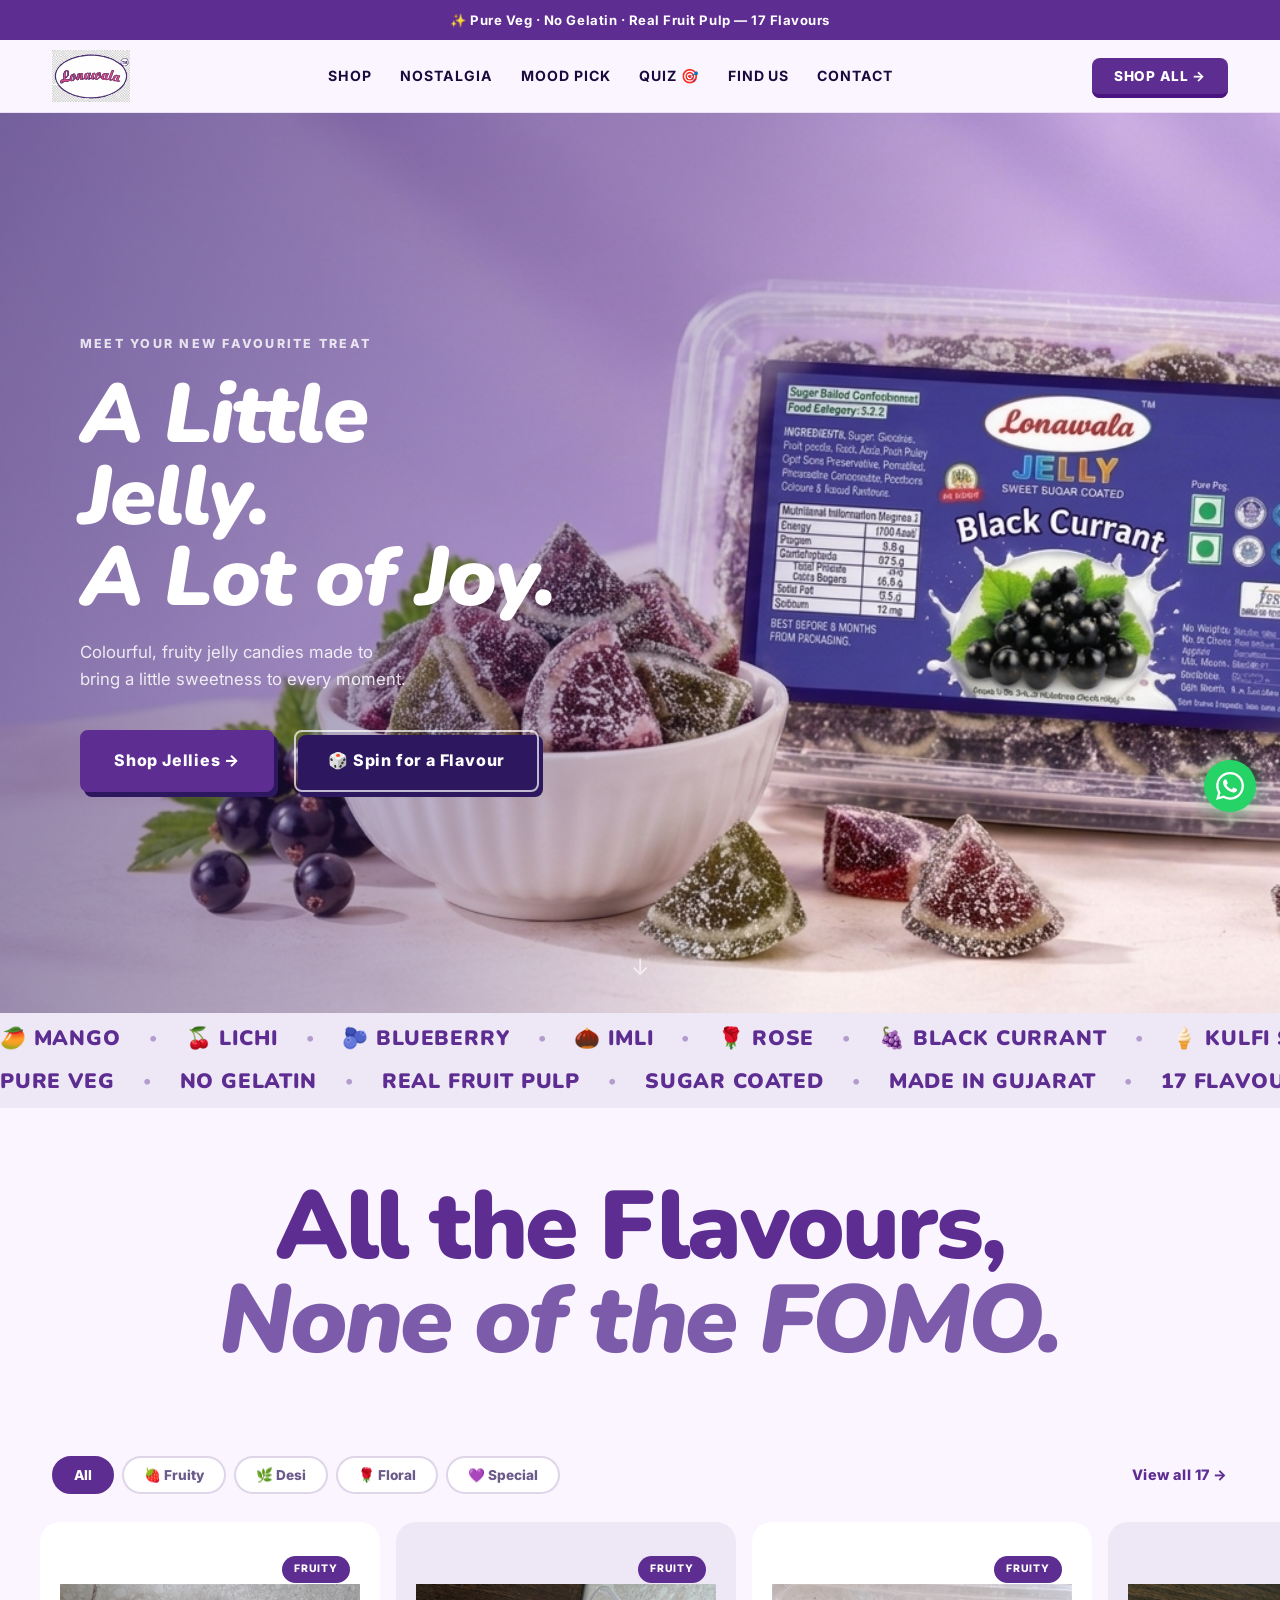
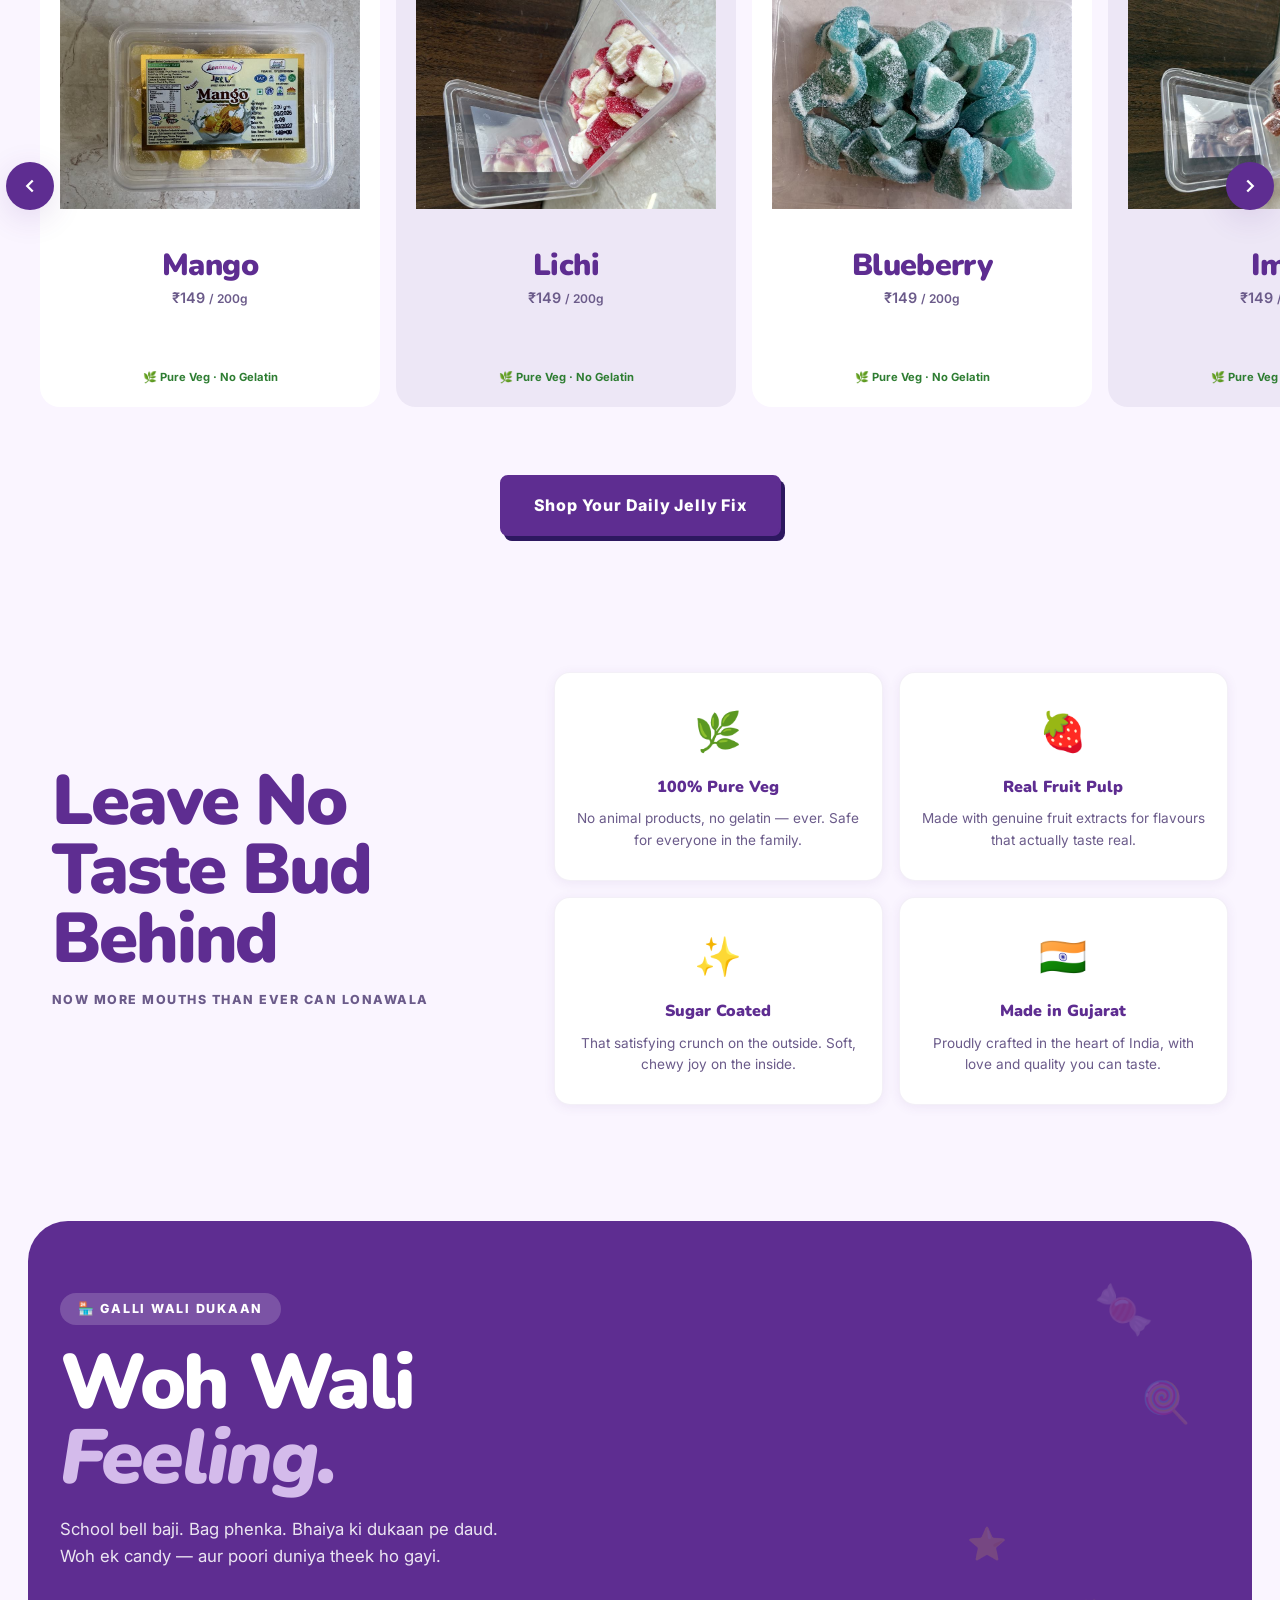
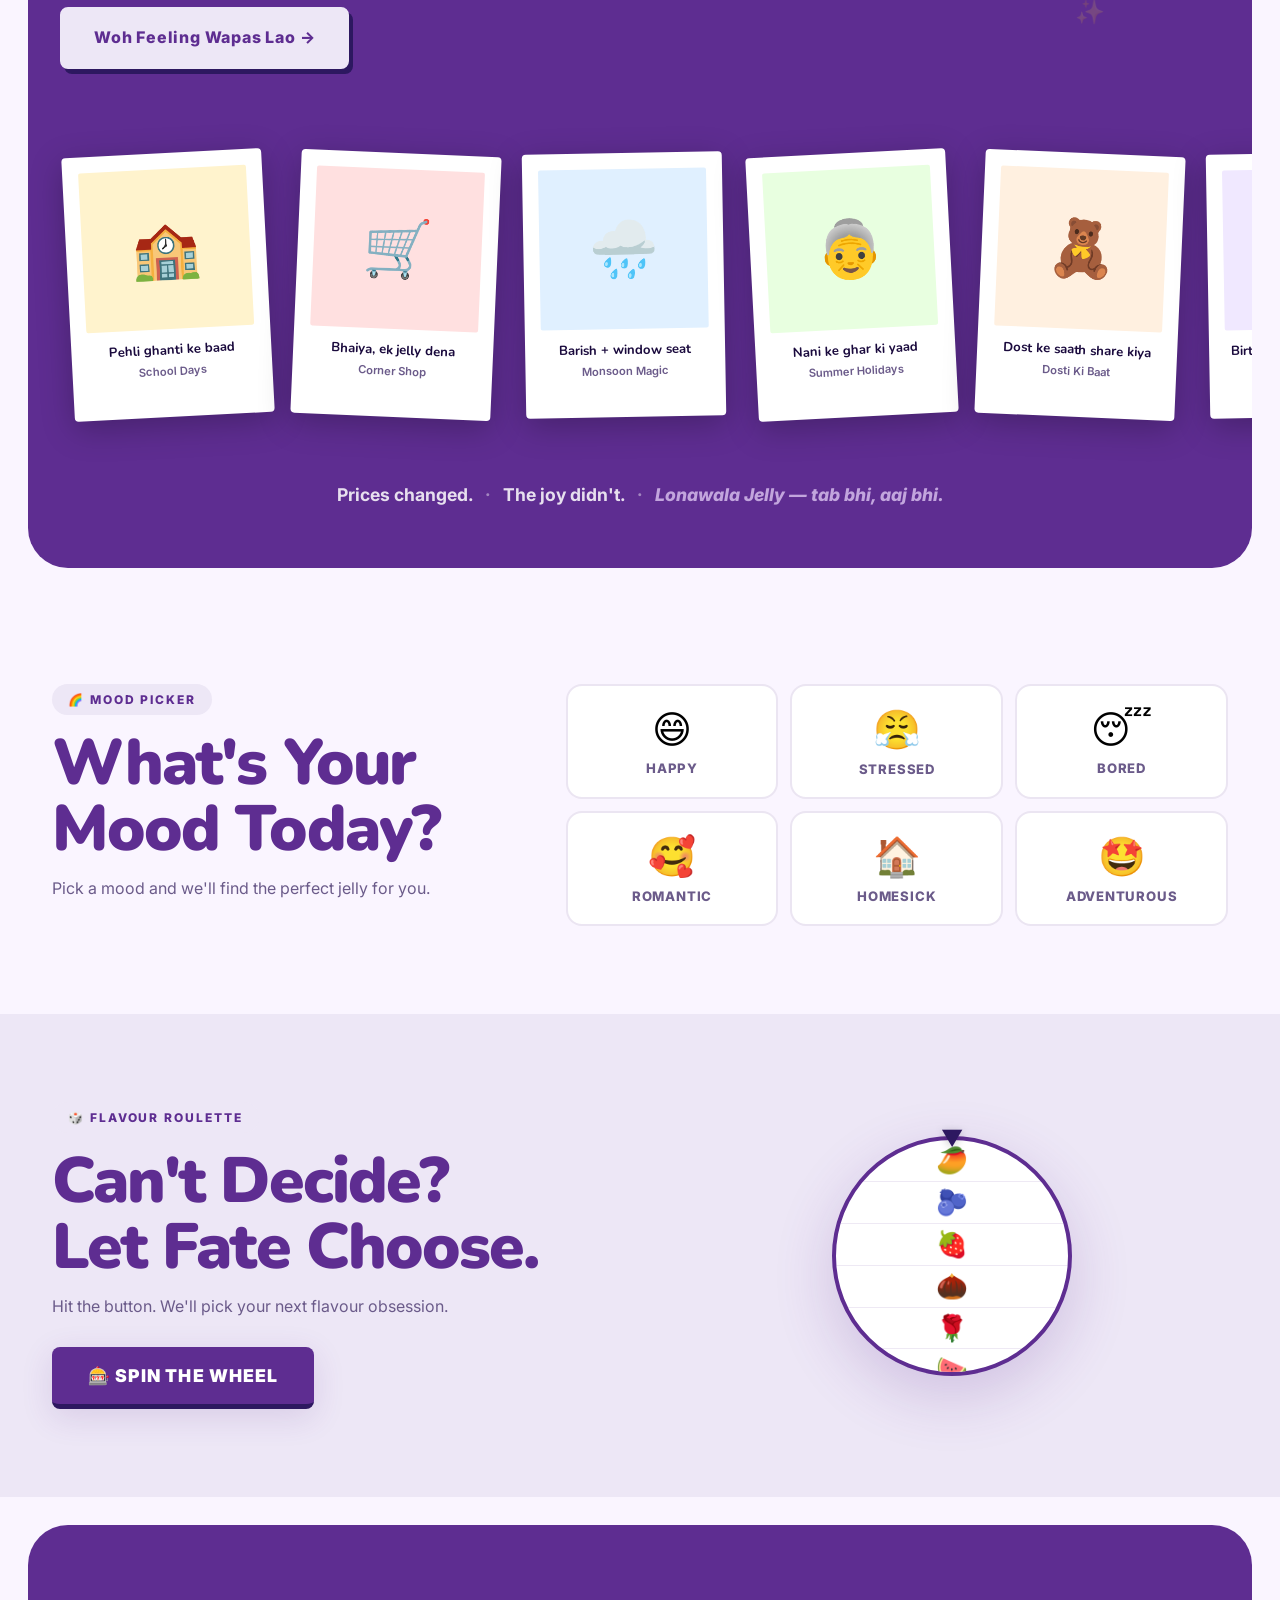
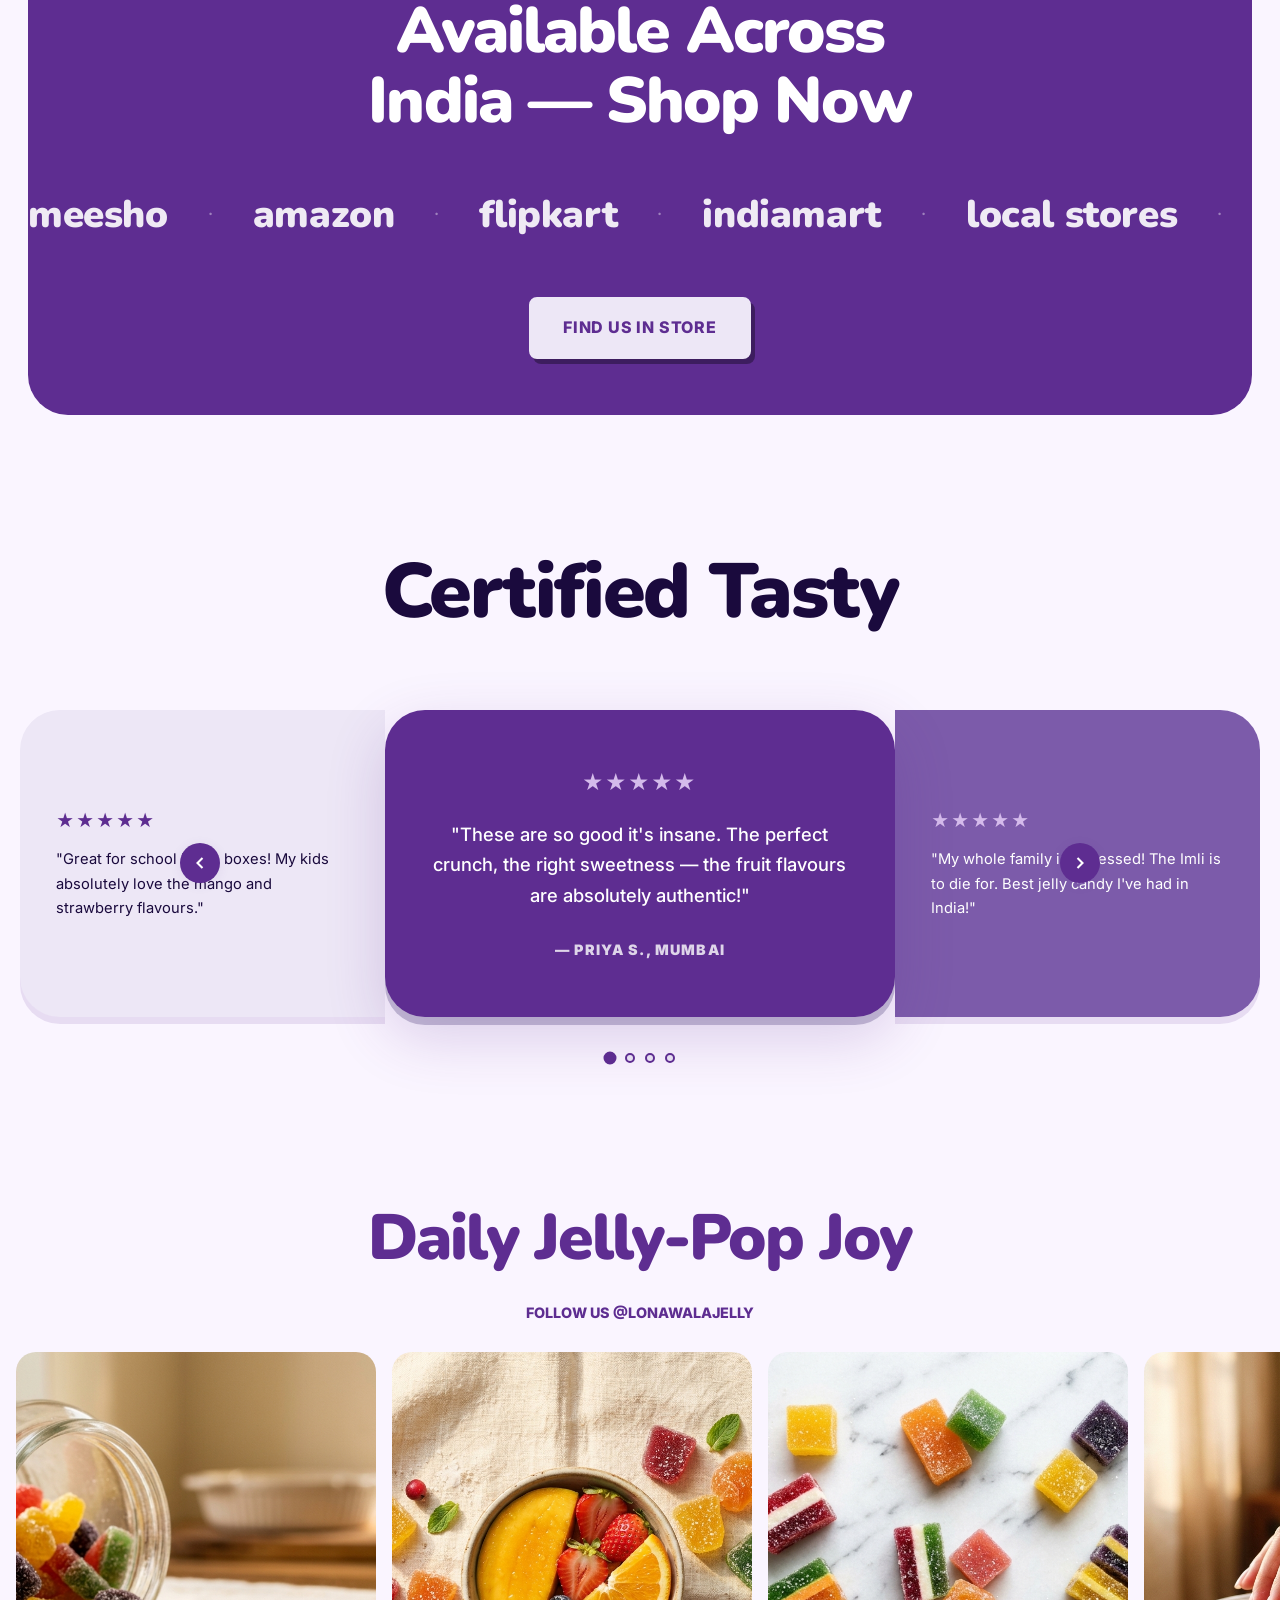
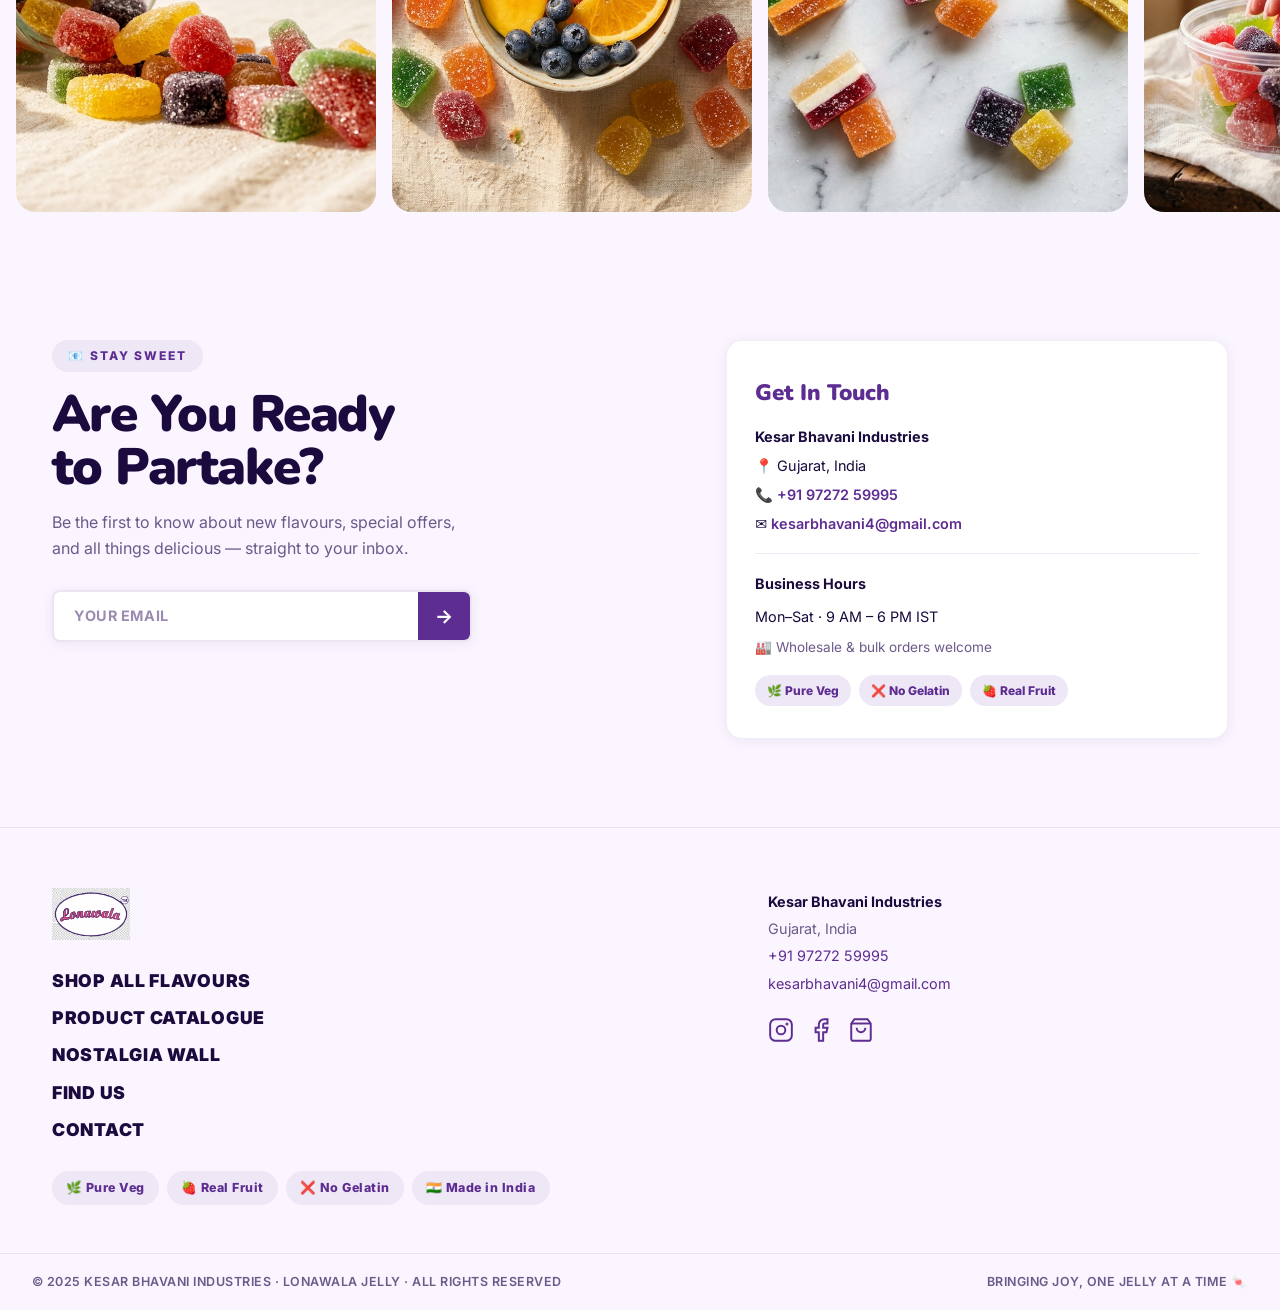
==== commit 61c21433: "🎯 Add Candy Quiz, sitemap.xml, robots.txt, SEO meta + product schema" ====
--- a/website/index.html
+++ b/website/index.html
@@ -46,6 +46,7 @@
       <li><a href="#shop">Shop</a></li>
       <li><a href="#nostalgia">Nostalgia</a></li>
       <li><a href="#mood">Mood Pick</a></li>
+      <li><a href="quiz.html">Quiz 🎯</a></li>
       <li><a href="#find-us">Find Us</a></li>
       <li><a href="#contact">Contact</a></li>
     </ul>
@@ -66,6 +67,7 @@
     <li><a href="#nostalgia">✨ Nostalgia</a></li>
     <li><a href="#mood">🌈 Mood Picker</a></li>
     <li><a href="#roulette">🎲 Flavour Roulette</a></li>
+    <li><a href="quiz.html">🎯 Candy Quiz</a></li>
     <li><a href="#find-us">🏪 Find Us</a></li>
     <li><a href="#contact">📞 Contact</a></li>
   </ul>
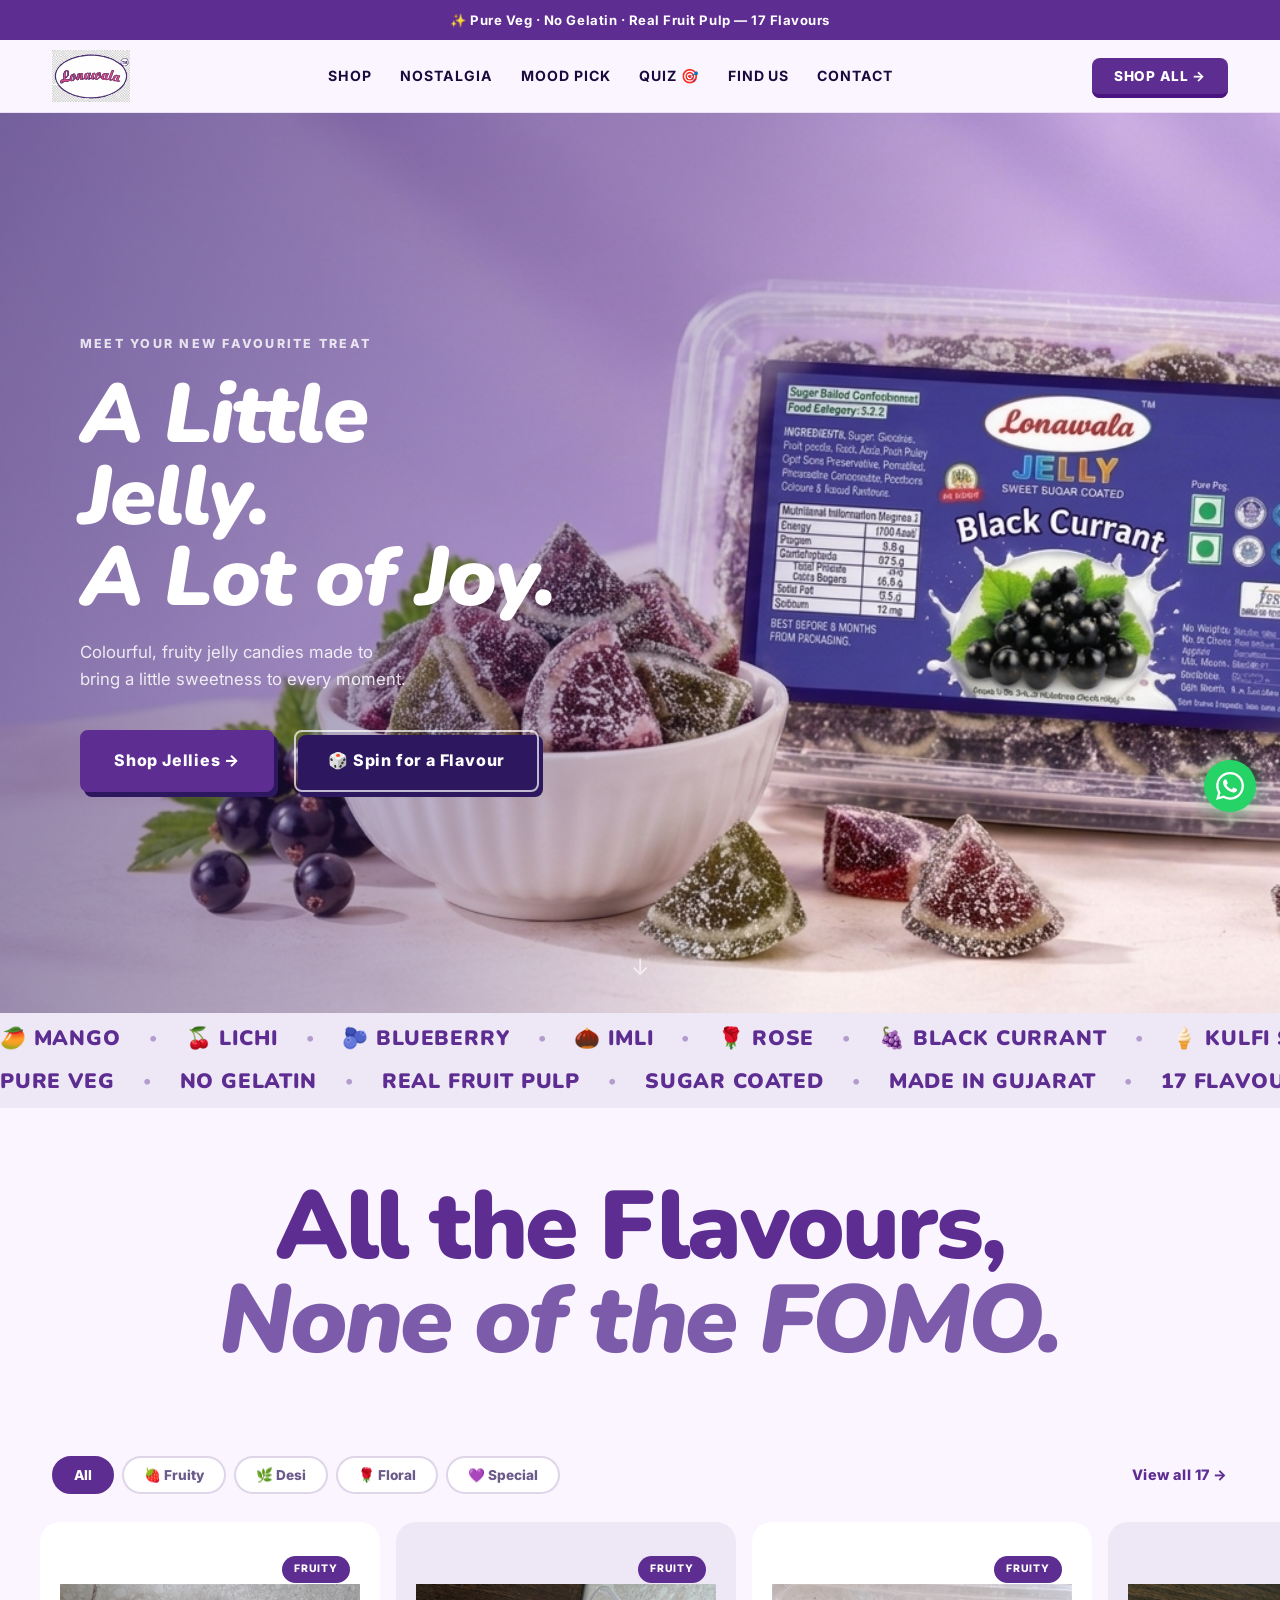
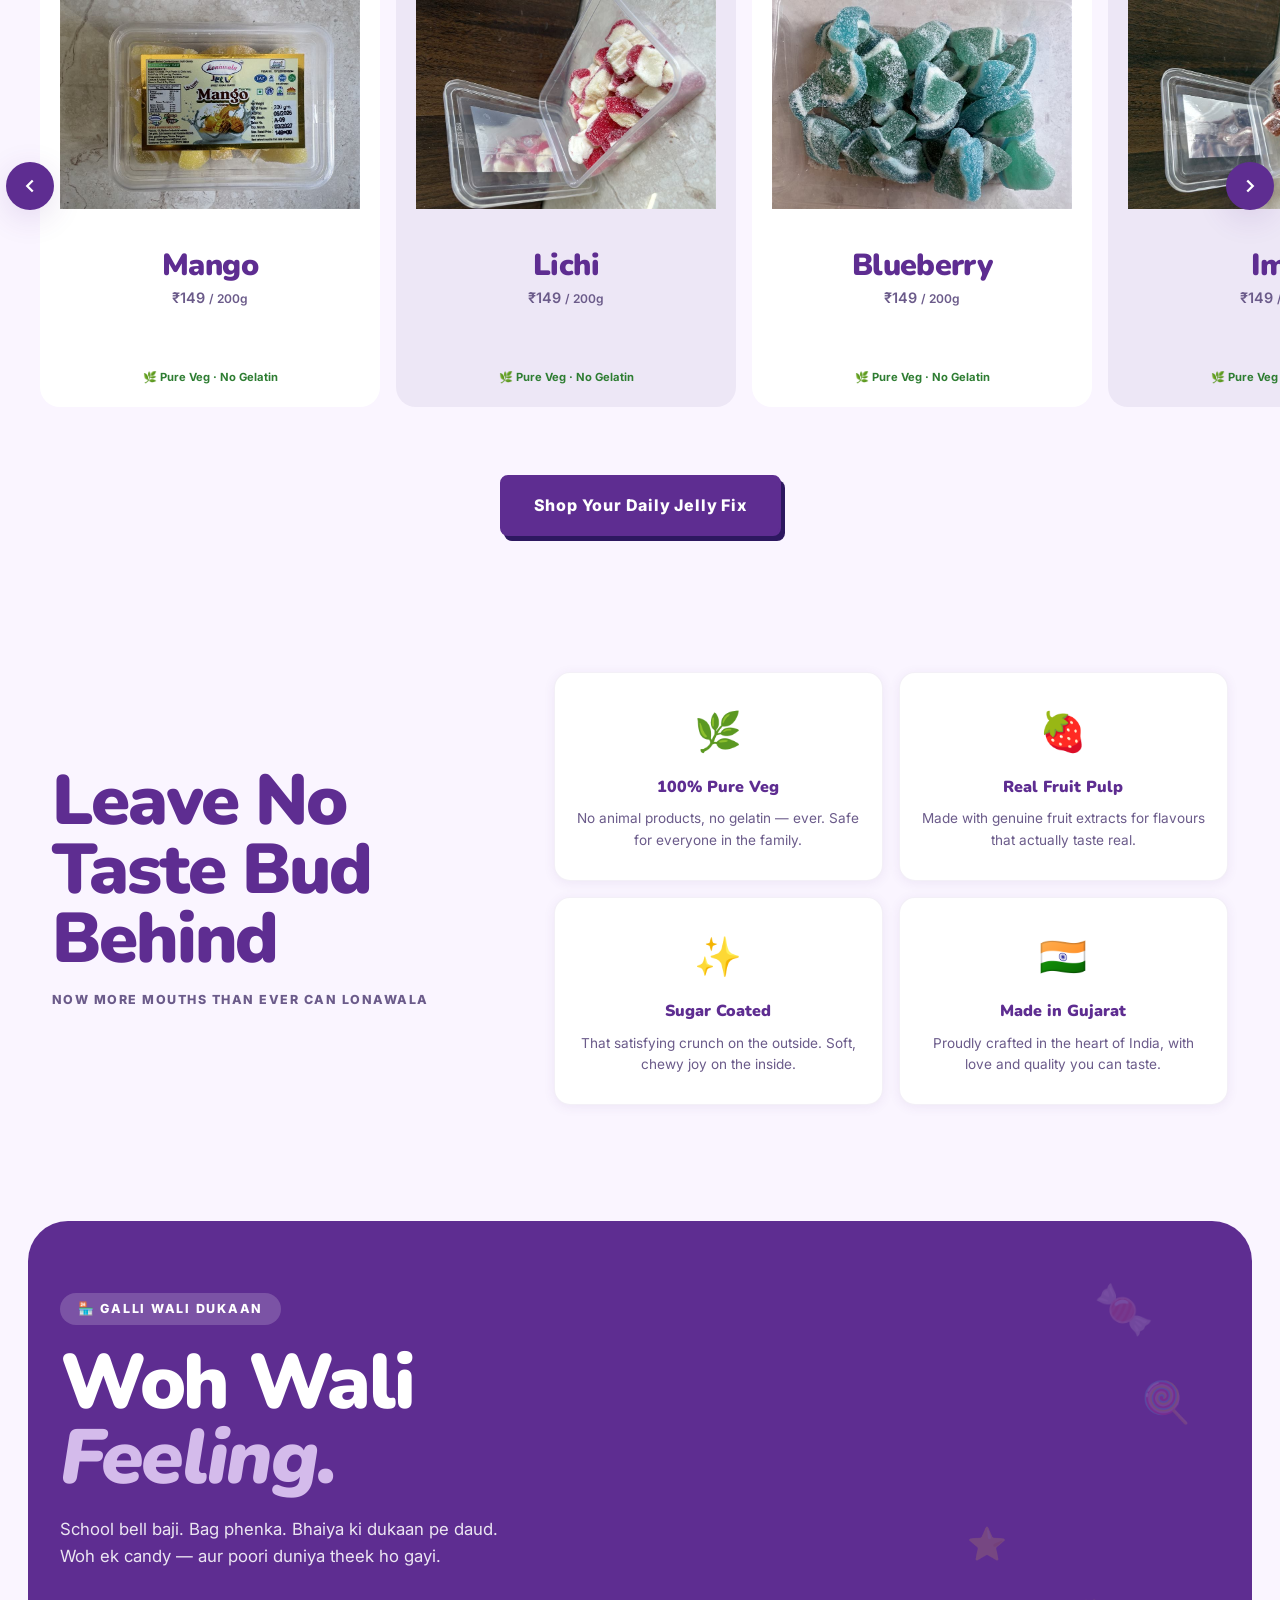
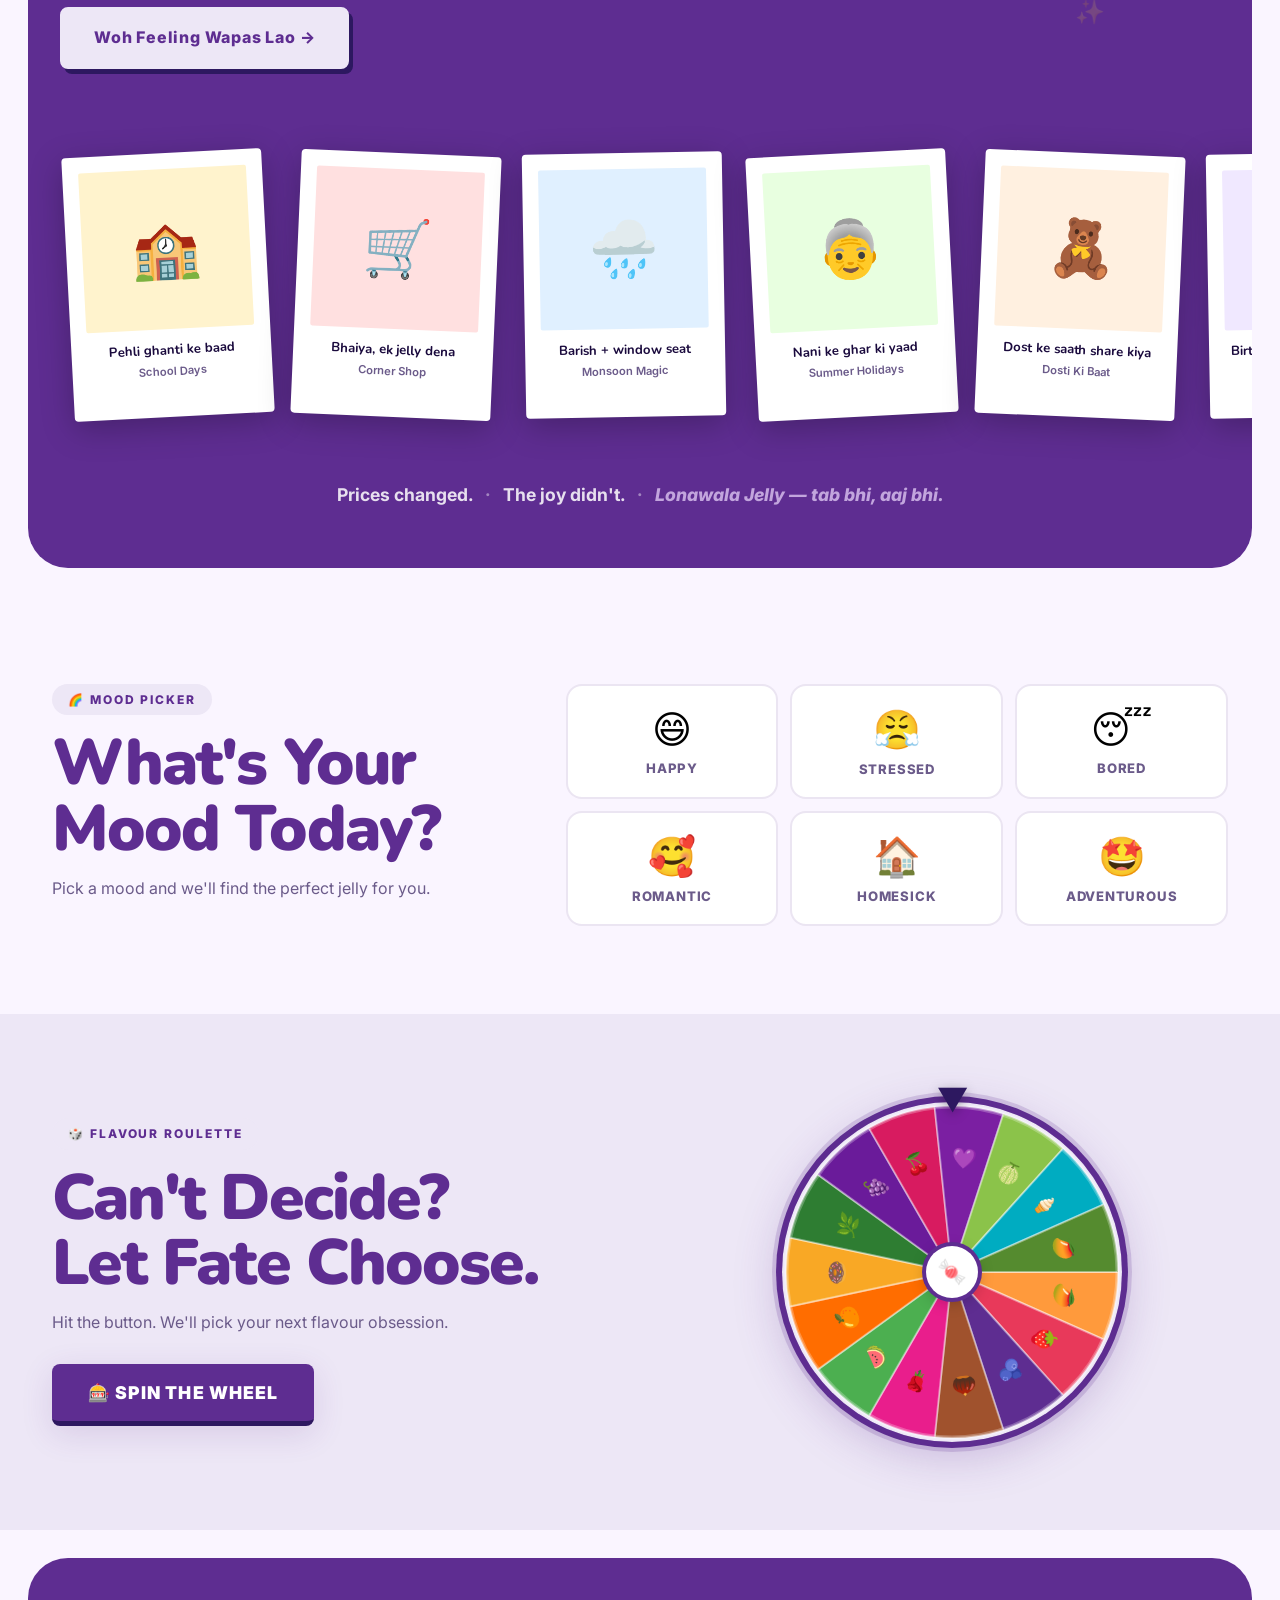
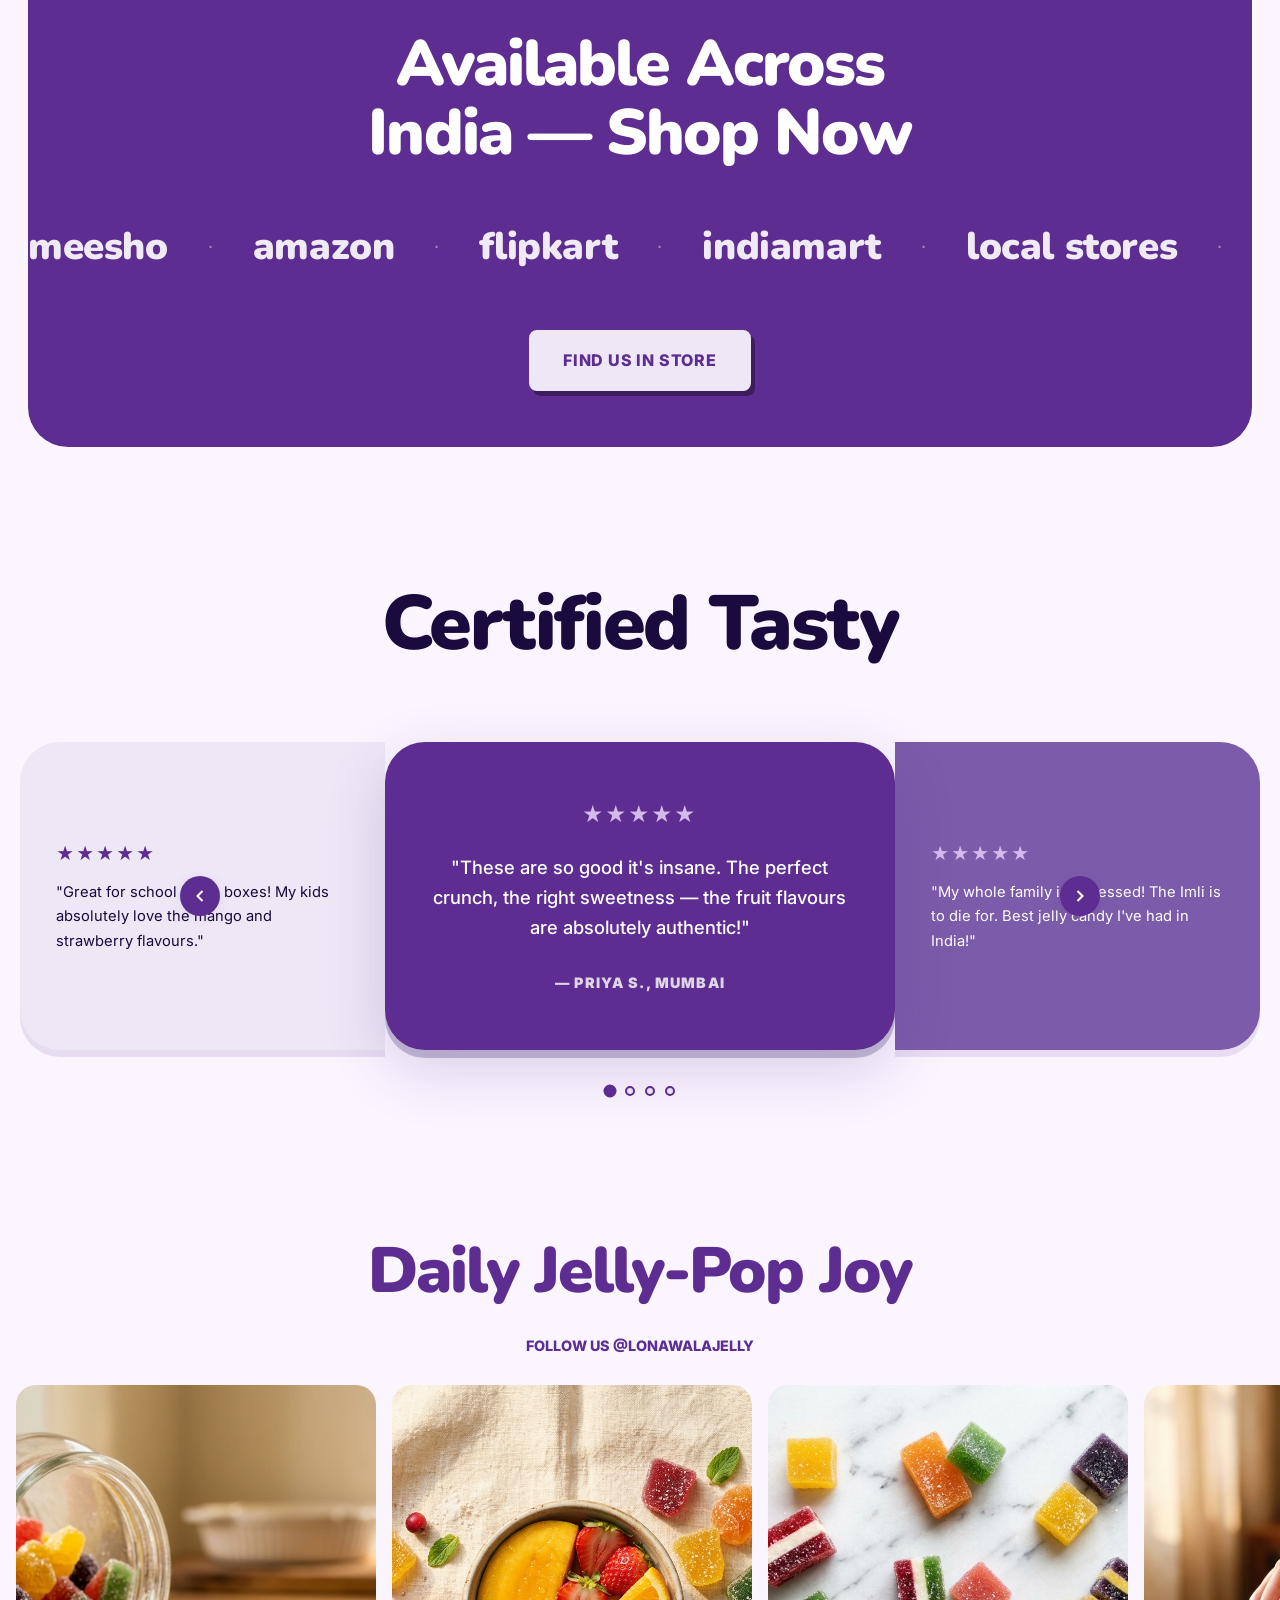
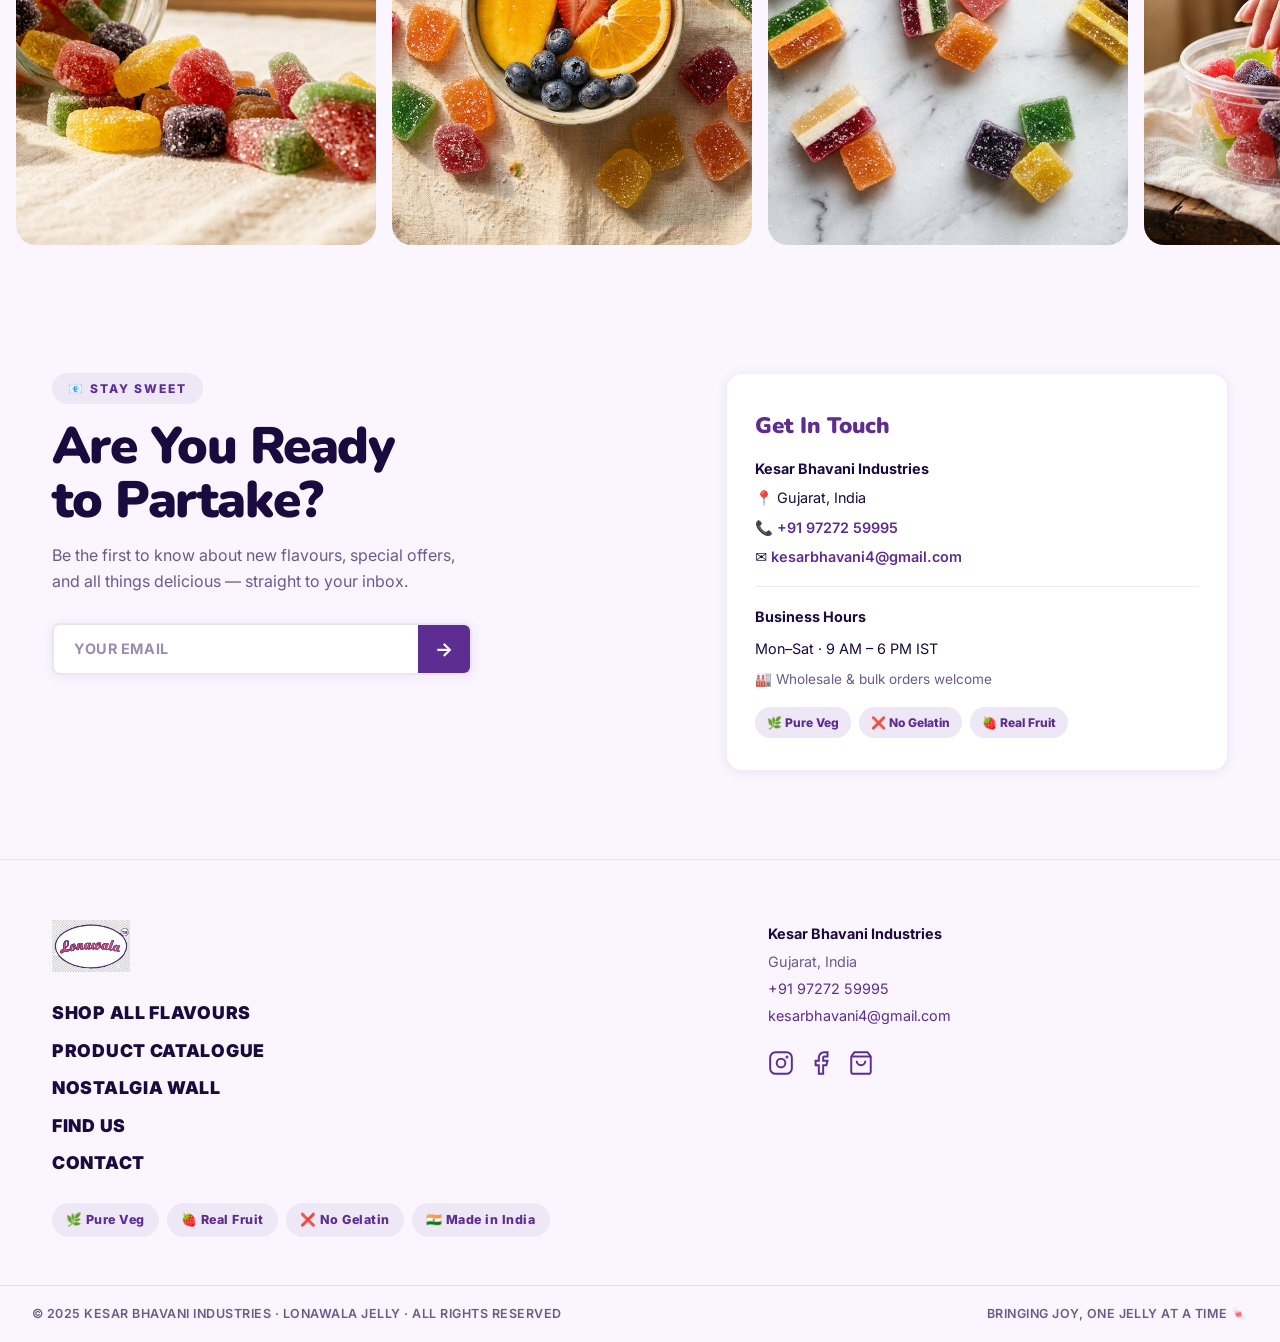
==== commit 4a18ba05: "🎡 Replace roulette with canvas pie spin wheel — smooth ease-out quintic" ====
--- a/website/index.html
+++ b/website/index.html
@@ -402,22 +402,18 @@
       <button class="spin-btn" id="spin-btn" aria-label="Spin for a flavour">
         🎰 SPIN THE WHEEL
       </button>
+      <div class="roulette-result" id="roulette-result" aria-live="polite"></div>
     </div>
     <div class="roulette-display">
-      <div class="wheel-container" id="wheel-container">
-        <div class="wheel-ring" id="wheel-ring">
-          <div class="wheel-slot">🥭</div>
-          <div class="wheel-slot">🫐</div>
-          <div class="wheel-slot">🍓</div>
-          <div class="wheel-slot">🌰</div>
-          <div class="wheel-slot">🌹</div>
-          <div class="wheel-slot">🍉</div>
-          <div class="wheel-slot">🍊</div>
-          <div class="wheel-slot">🍩</div>
+      <div class="wheel-wrap">
+        <!-- Pointer at top -->
+        <div class="wheel-pointer-top">▼</div>
+        <div class="wheel-canvas-wrap">
+          <canvas id="spin-canvas" width="340" height="340"></canvas>
+          <!-- Center hub -->
+          <div class="wheel-hub">🍬</div>
         </div>
-        <div class="wheel-pointer">▼</div>
-      </div>
-      <div class="roulette-result" id="roulette-result" aria-live="polite"></div>
+      </div>
     </div>
   </div>
 </section>
--- a/website/style.css
+++ b/website/style.css
@@ -452,33 +452,44 @@
 }
 .spin-btn:hover{background:var(--purple-dark);transform:translateY(-2px);box-shadow:var(--sh-lg)}
 .spin-btn:active{transform:translateY(0);border-bottom-width:2px}
-.spin-btn.spinning{animation:btn-pulse .3s ease infinite alternate;cursor:not-allowed}
+.spin-btn.spinning{cursor:not-allowed;opacity:.85}
 @keyframes btn-pulse{from{opacity:.8}to{opacity:1}}
 
-/* Wheel */
-.roulette-display{display:flex;flex-direction:column;align-items:center;gap:24px}
-.wheel-container{position:relative;width:240px;height:240px}
-.wheel-ring{
-  width:240px;height:240px;border-radius:50%;
-  background:var(--white);box-shadow:var(--sh-lg);
-  display:flex;flex-direction:column;overflow:hidden;
-  transition:transform .05s linear;border:4px solid var(--purple);
-}
-.wheel-slot{
-  flex:1;display:flex;align-items:center;justify-content:center;
-  font-size:1.6rem;border-bottom:1px solid rgba(94,45,145,.1);
-}
-.wheel-pointer{
-  position:absolute;top:-16px;left:50%;transform:translateX(-50%);
-  font-size:1.4rem;color:var(--purple-deep);filter:drop-shadow(0 2px 4px rgba(0,0,0,.2));
-}
+/* Canvas Spin Wheel */
+.roulette-display{display:flex;flex-direction:column;align-items:center}
+.wheel-wrap{position:relative;display:inline-block}
+.wheel-pointer-top{
+  position:absolute;top:-18px;left:50%;transform:translateX(-50%);
+  font-size:2rem;color:var(--purple-deep);
+  filter:drop-shadow(0 3px 6px rgba(0,0,0,.3));
+  z-index:10;line-height:1;
+}
+.wheel-canvas-wrap{
+  position:relative;width:340px;height:340px;
+  border-radius:50%;
+  box-shadow:0 12px 48px rgba(94,45,145,.28), 0 0 0 6px var(--purple), 0 0 0 10px rgba(94,45,145,.18);
+}
+#spin-canvas{
+  display:block;border-radius:50%;
+  transition:filter .3s;
+}
+.wheel-hub{
+  position:absolute;top:50%;left:50%;
+  transform:translate(-50%,-50%);
+  width:52px;height:52px;border-radius:50%;
+  background:#fff;
+  box-shadow:0 0 0 4px var(--purple), 0 4px 16px rgba(0,0,0,.25);
+  display:flex;align-items:center;justify-content:center;
+  font-size:1.5rem;z-index:5;
+}
+/* Result card below spin text */
 .roulette-result{
-  min-height:60px;text-align:center;padding:16px 24px;
+  margin-top:24px;text-align:center;padding:20px 28px;
   border-radius:var(--r-md);background:var(--lavender);display:none;
-  animation:pop-in .35s cubic-bezier(.34,1.56,.64,1);width:100%;
+  animation:pop-in .45s cubic-bezier(.34,1.56,.64,1);
 }
 .roulette-result.show{display:block}
-.roulette-result-flavour{font-family:'Nunito',system-ui,sans-serif;font-size:1.5rem;font-weight:900;color:var(--purple)}
+.roulette-result-flavour{font-family:'Nunito',system-ui,sans-serif;font-size:1.6rem;font-weight:900;color:var(--purple)}
 .roulette-result-cta{margin-top:8px;font-size:.85rem;font-weight:700;color:var(--purple-muted)}
 
 /* ==============================================  FIND US  */
@@ -673,6 +684,8 @@
   .nostalgia-top{padding:48px 20px 32px}
   .find-us-heading{font-size:clamp(1.9rem,7vw,3rem)}
   .platform-name{font-size:1.8rem}
+  .wheel-canvas-wrap{width:260px;height:260px}
+  #spin-canvas{width:260px;height:260px}
 }
 @media(max-width:480px){
   .hero-title{font-size:2.6rem}
@@ -683,6 +696,6 @@
   .mood-cards{grid-template-columns:repeat(3,1fr)}
   .mood-label{font-size:.7rem}
   .roulette-inner{text-align:center}
-  .wheel-container{width:200px;height:200px}
-  .wheel-ring{width:200px;height:200px}
-}
+  .wheel-canvas-wrap{width:220px;height:220px}
+  #spin-canvas{width:220px;height:220px}
+}
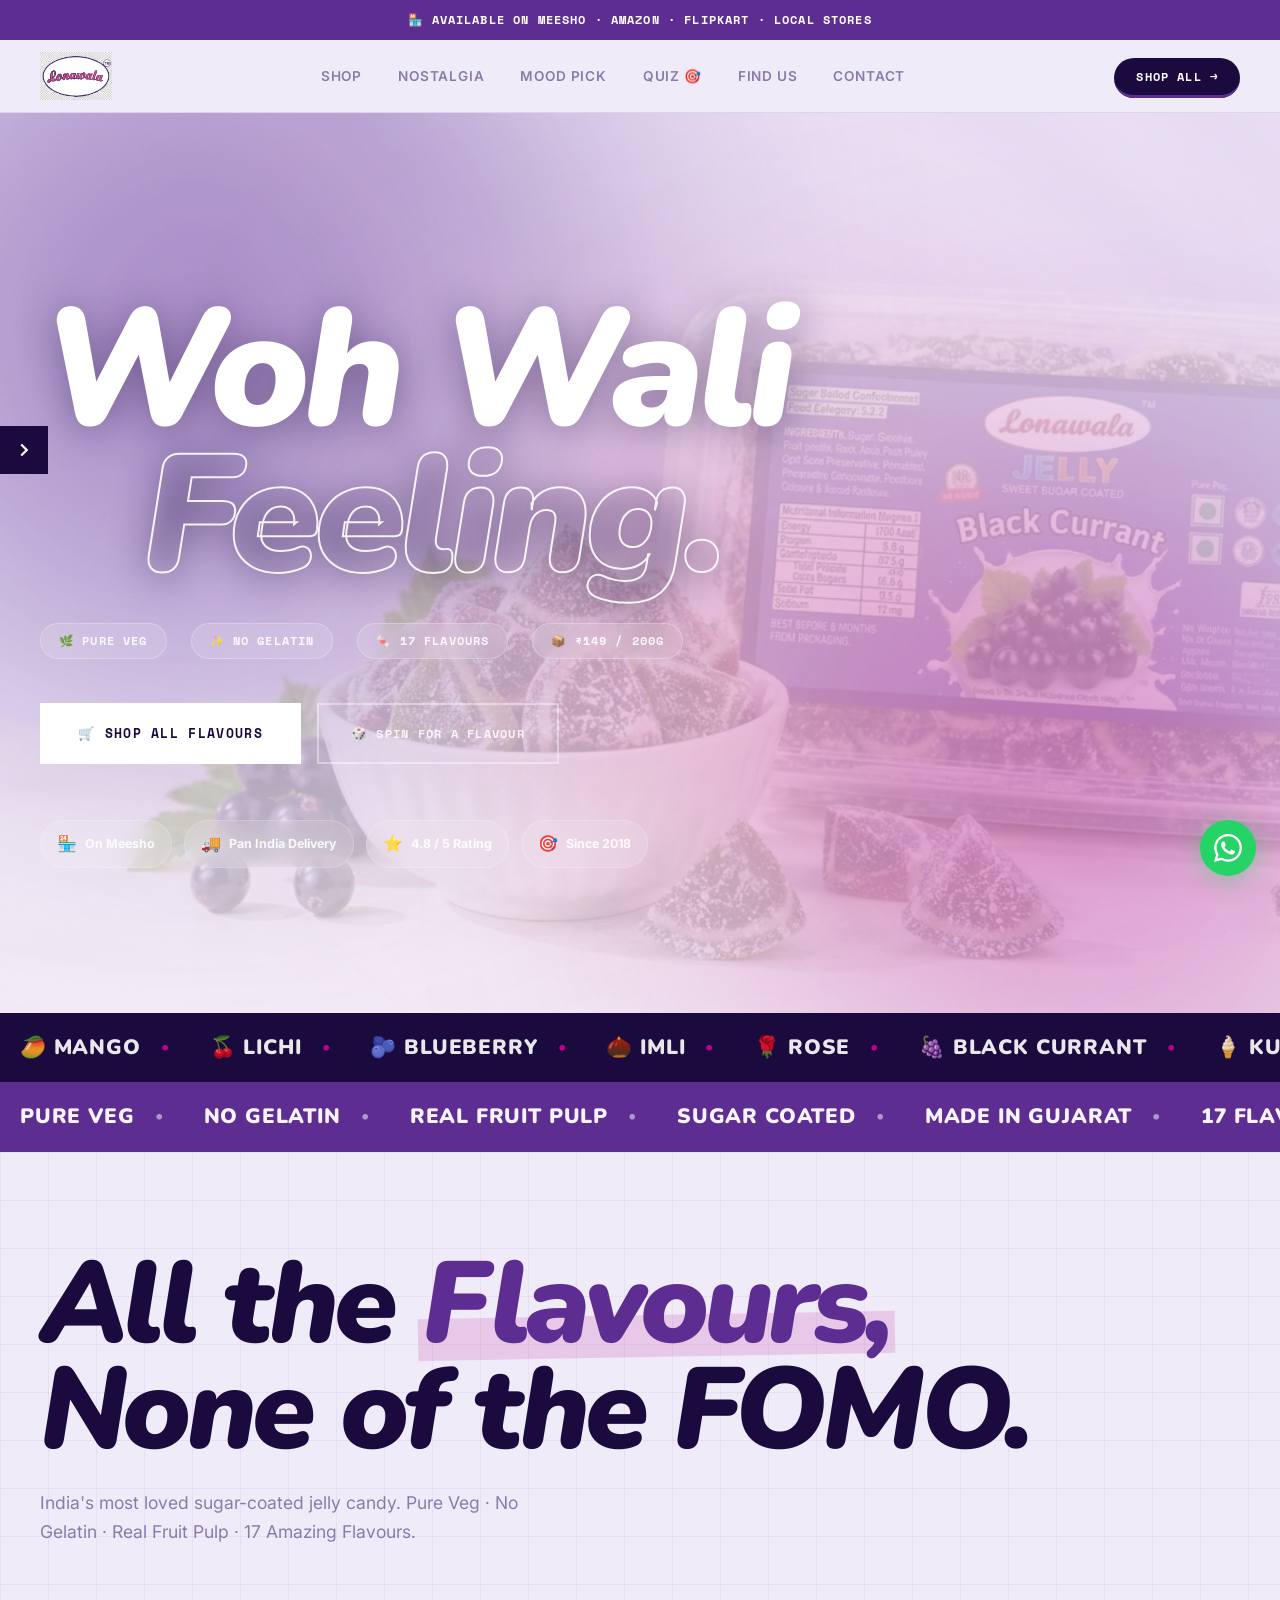
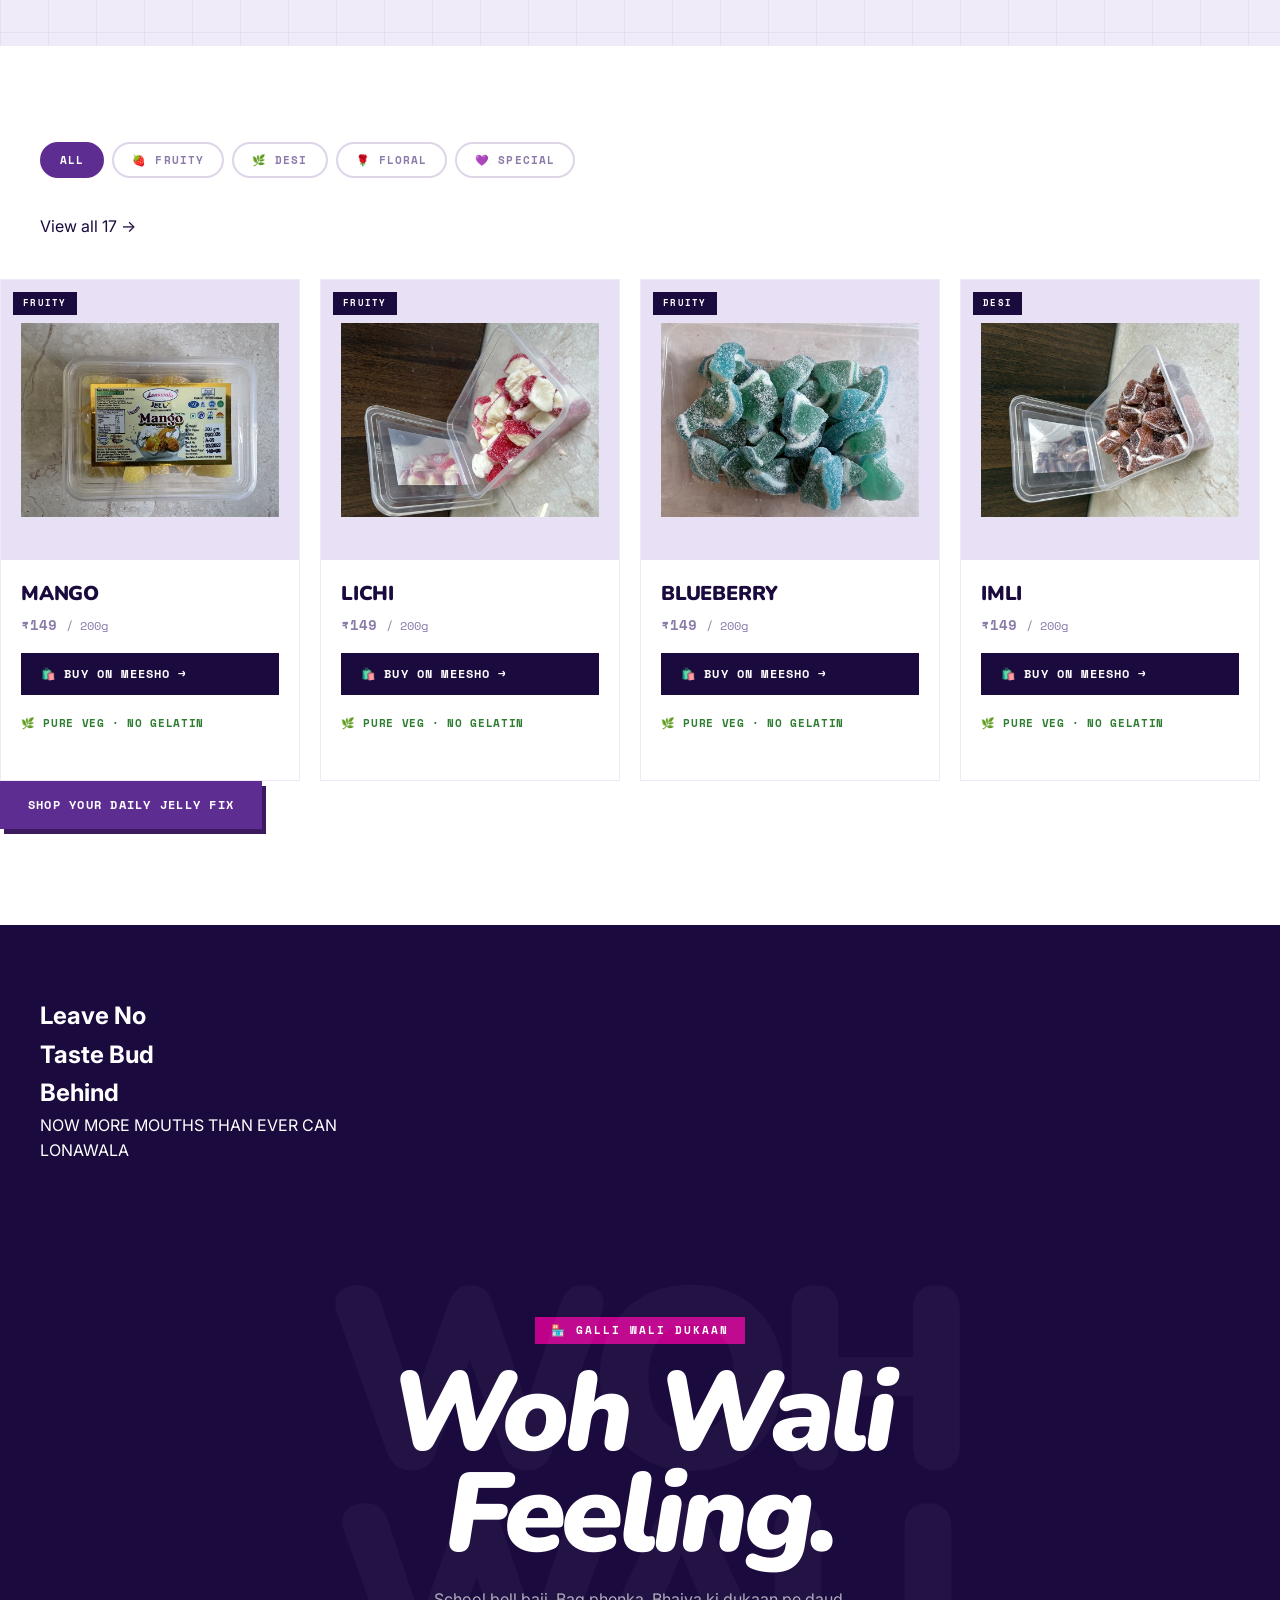
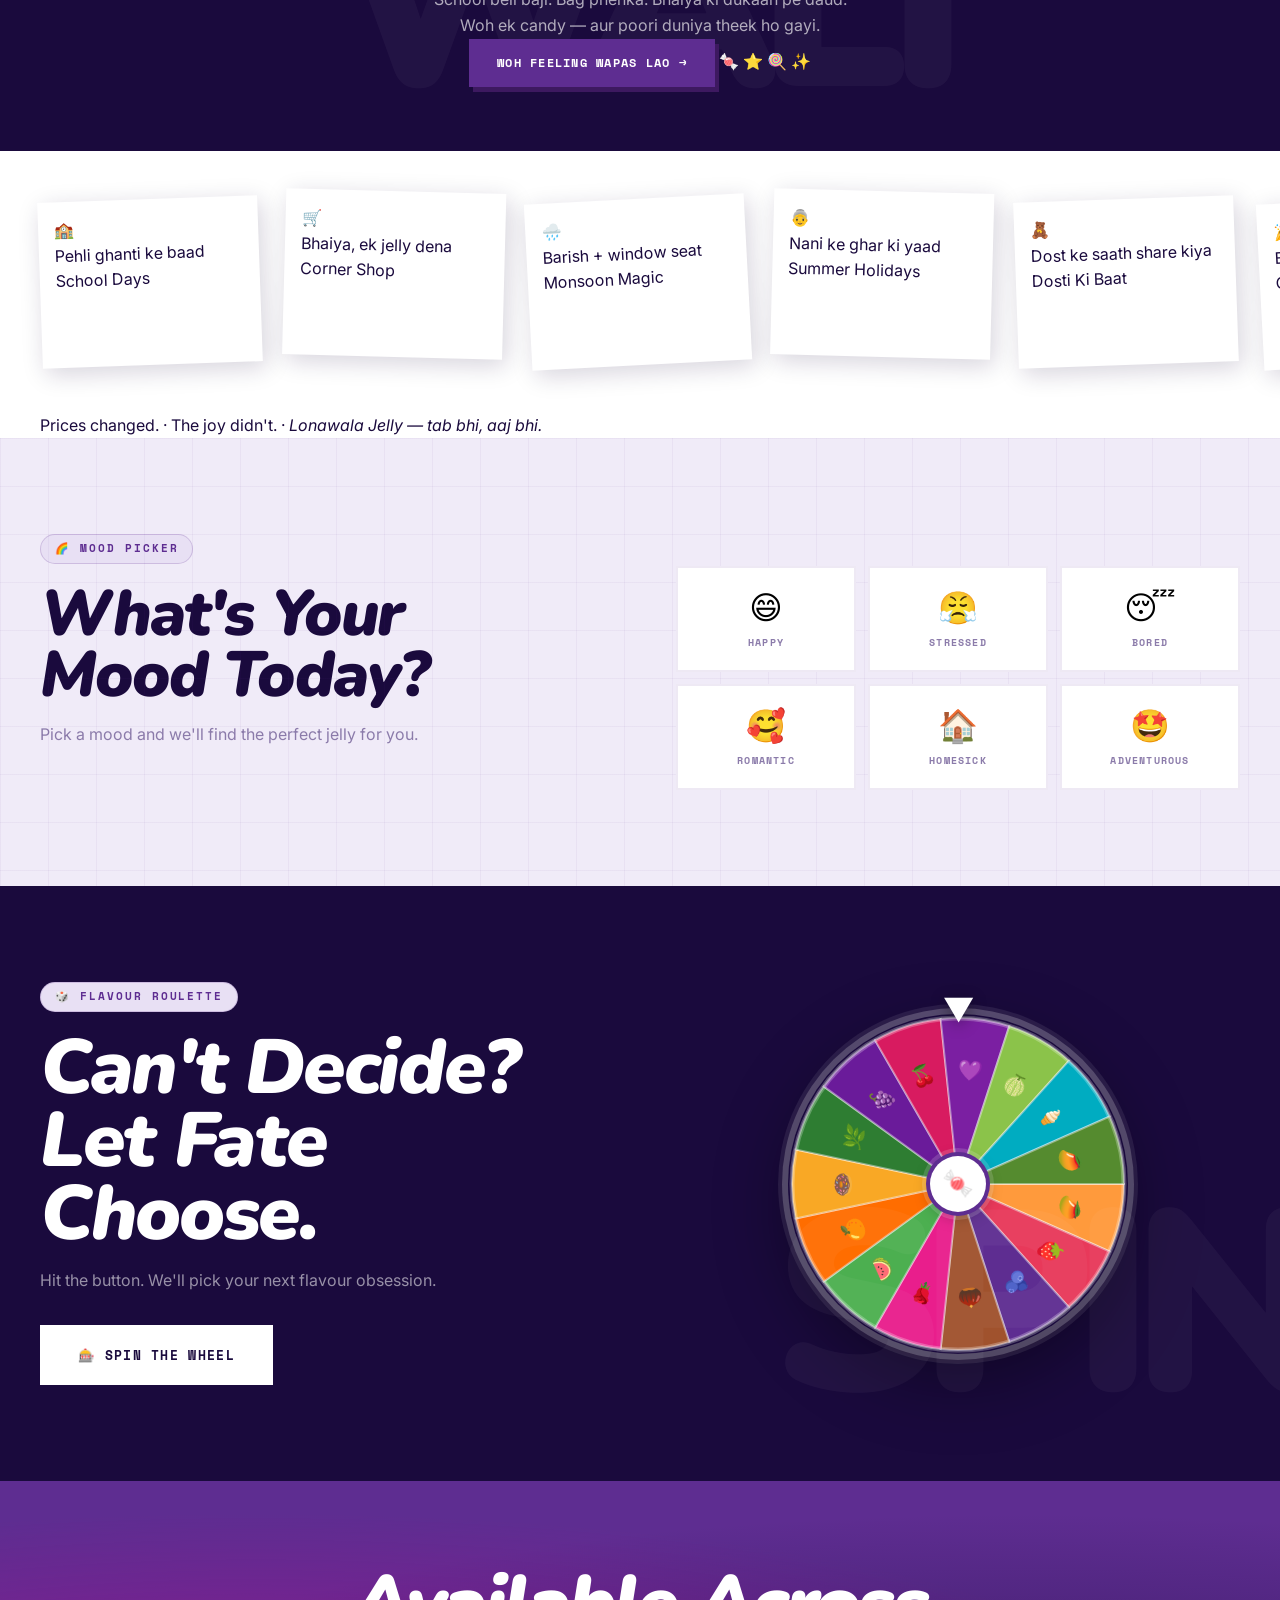
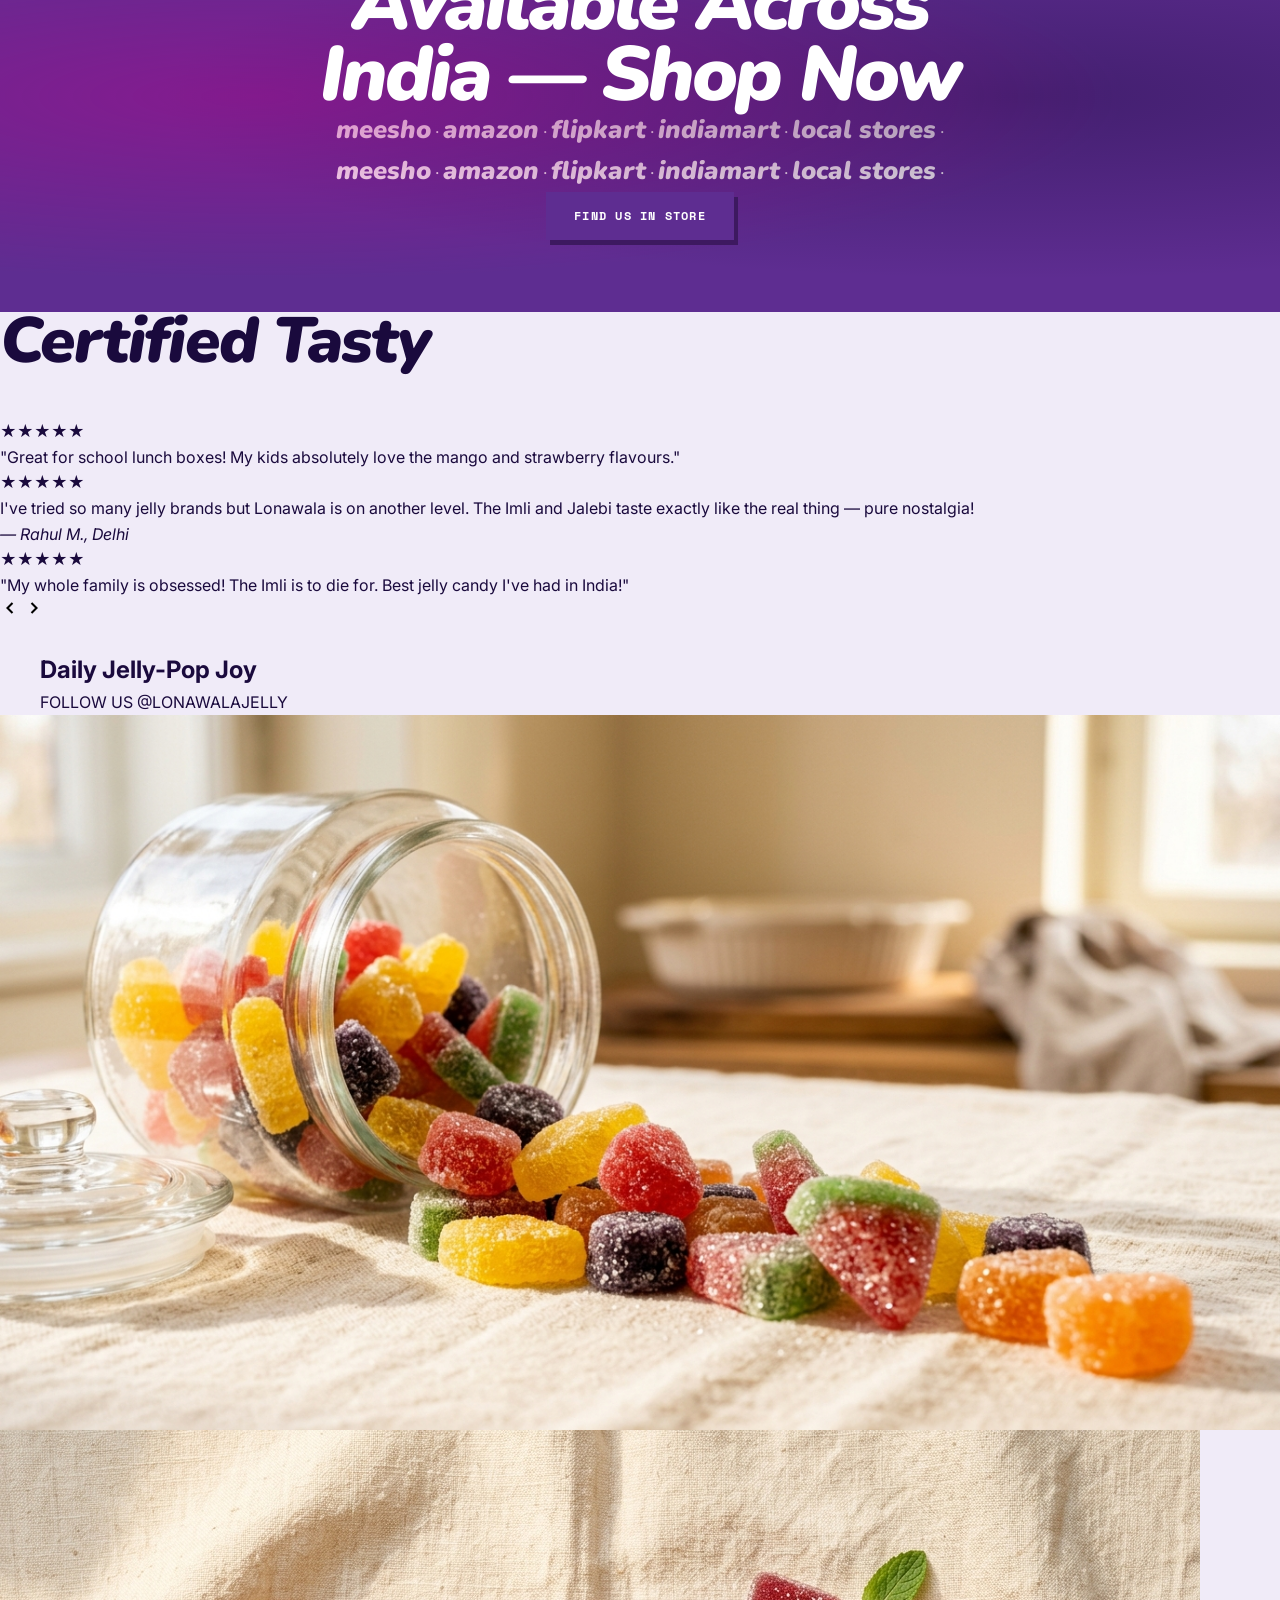
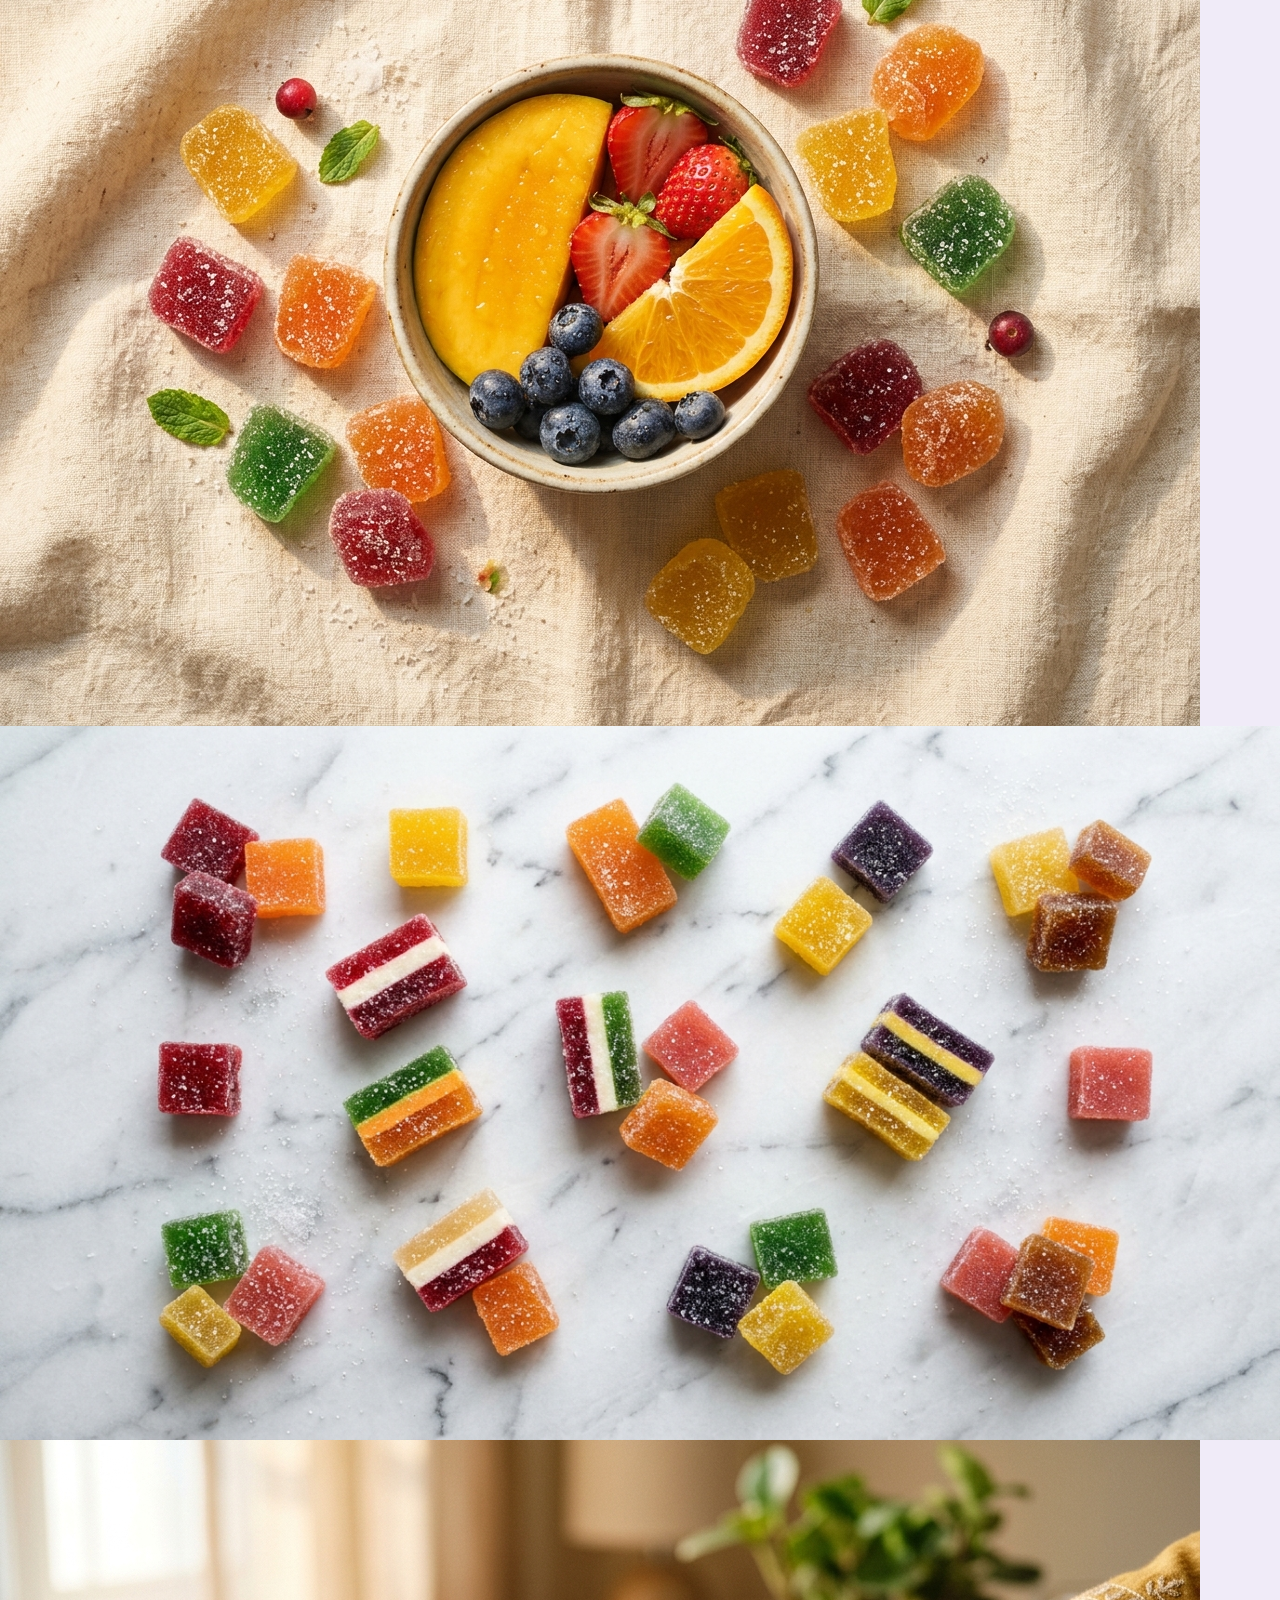
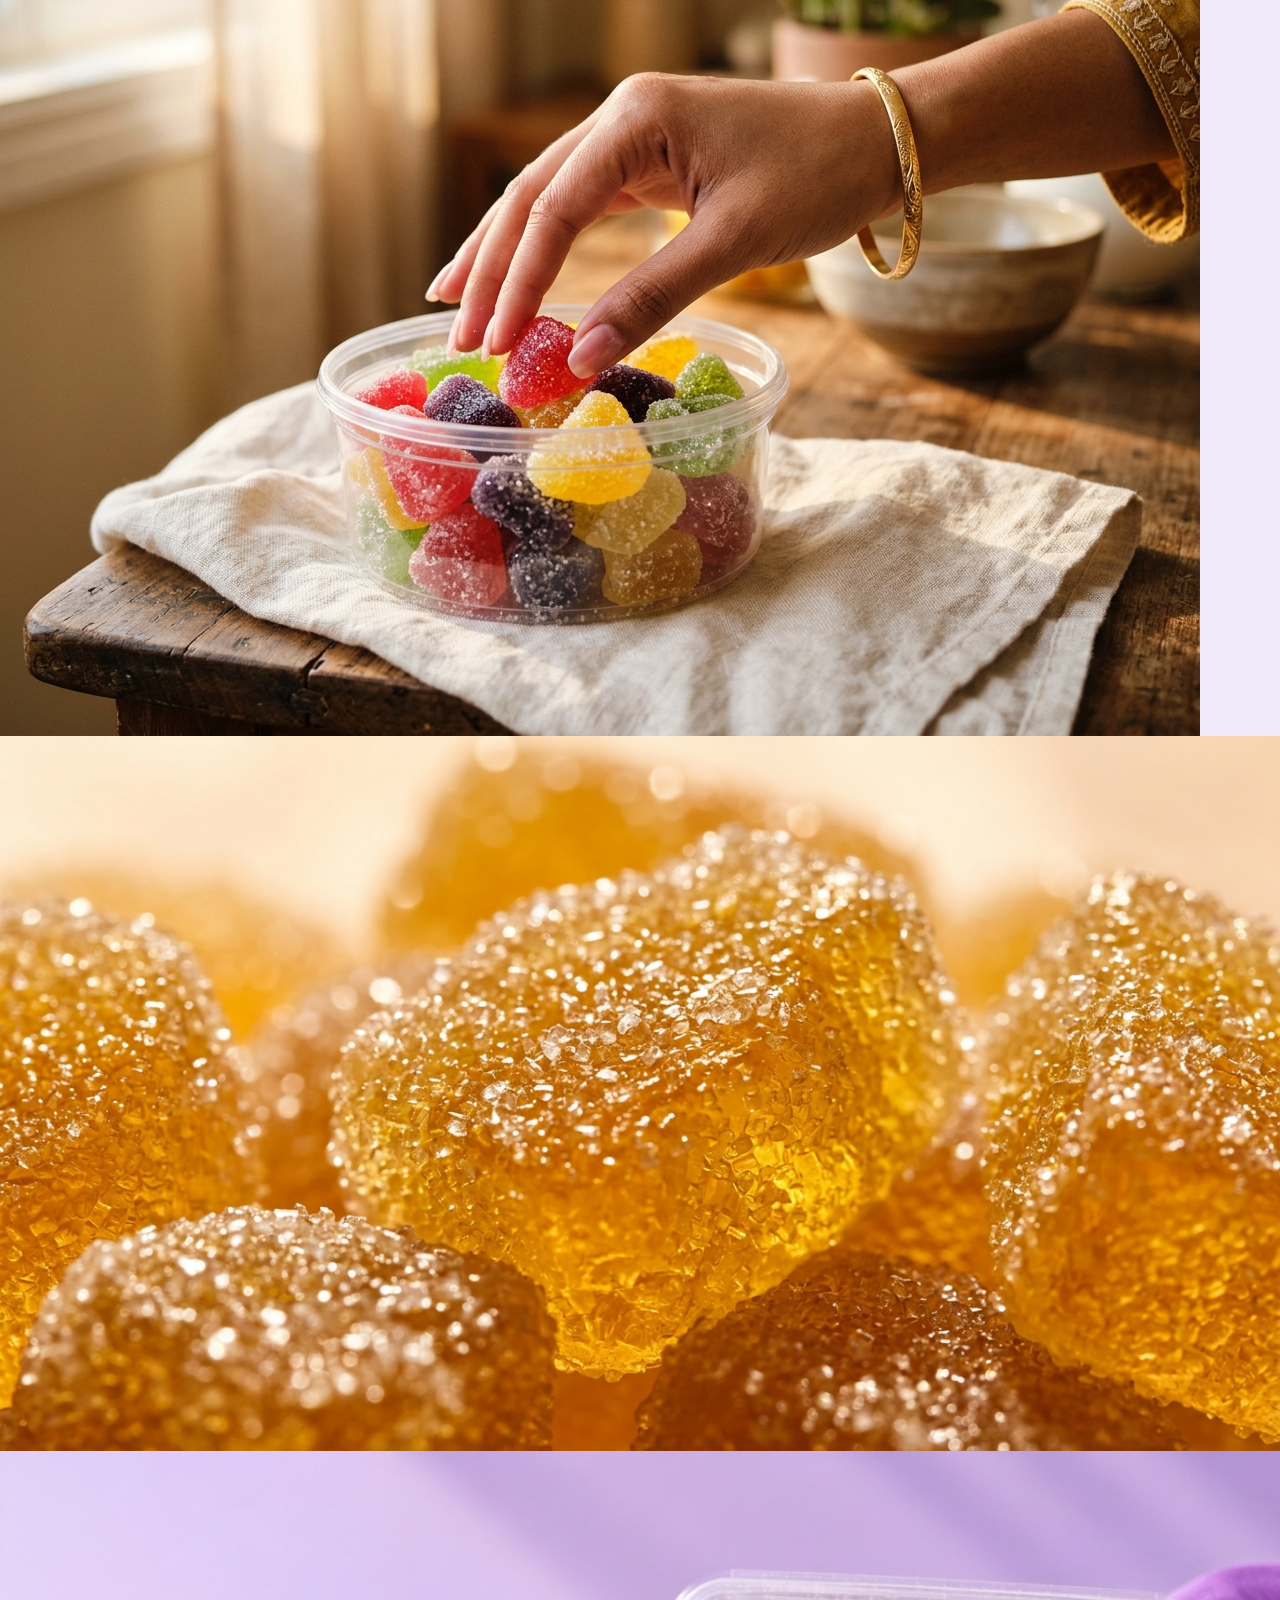
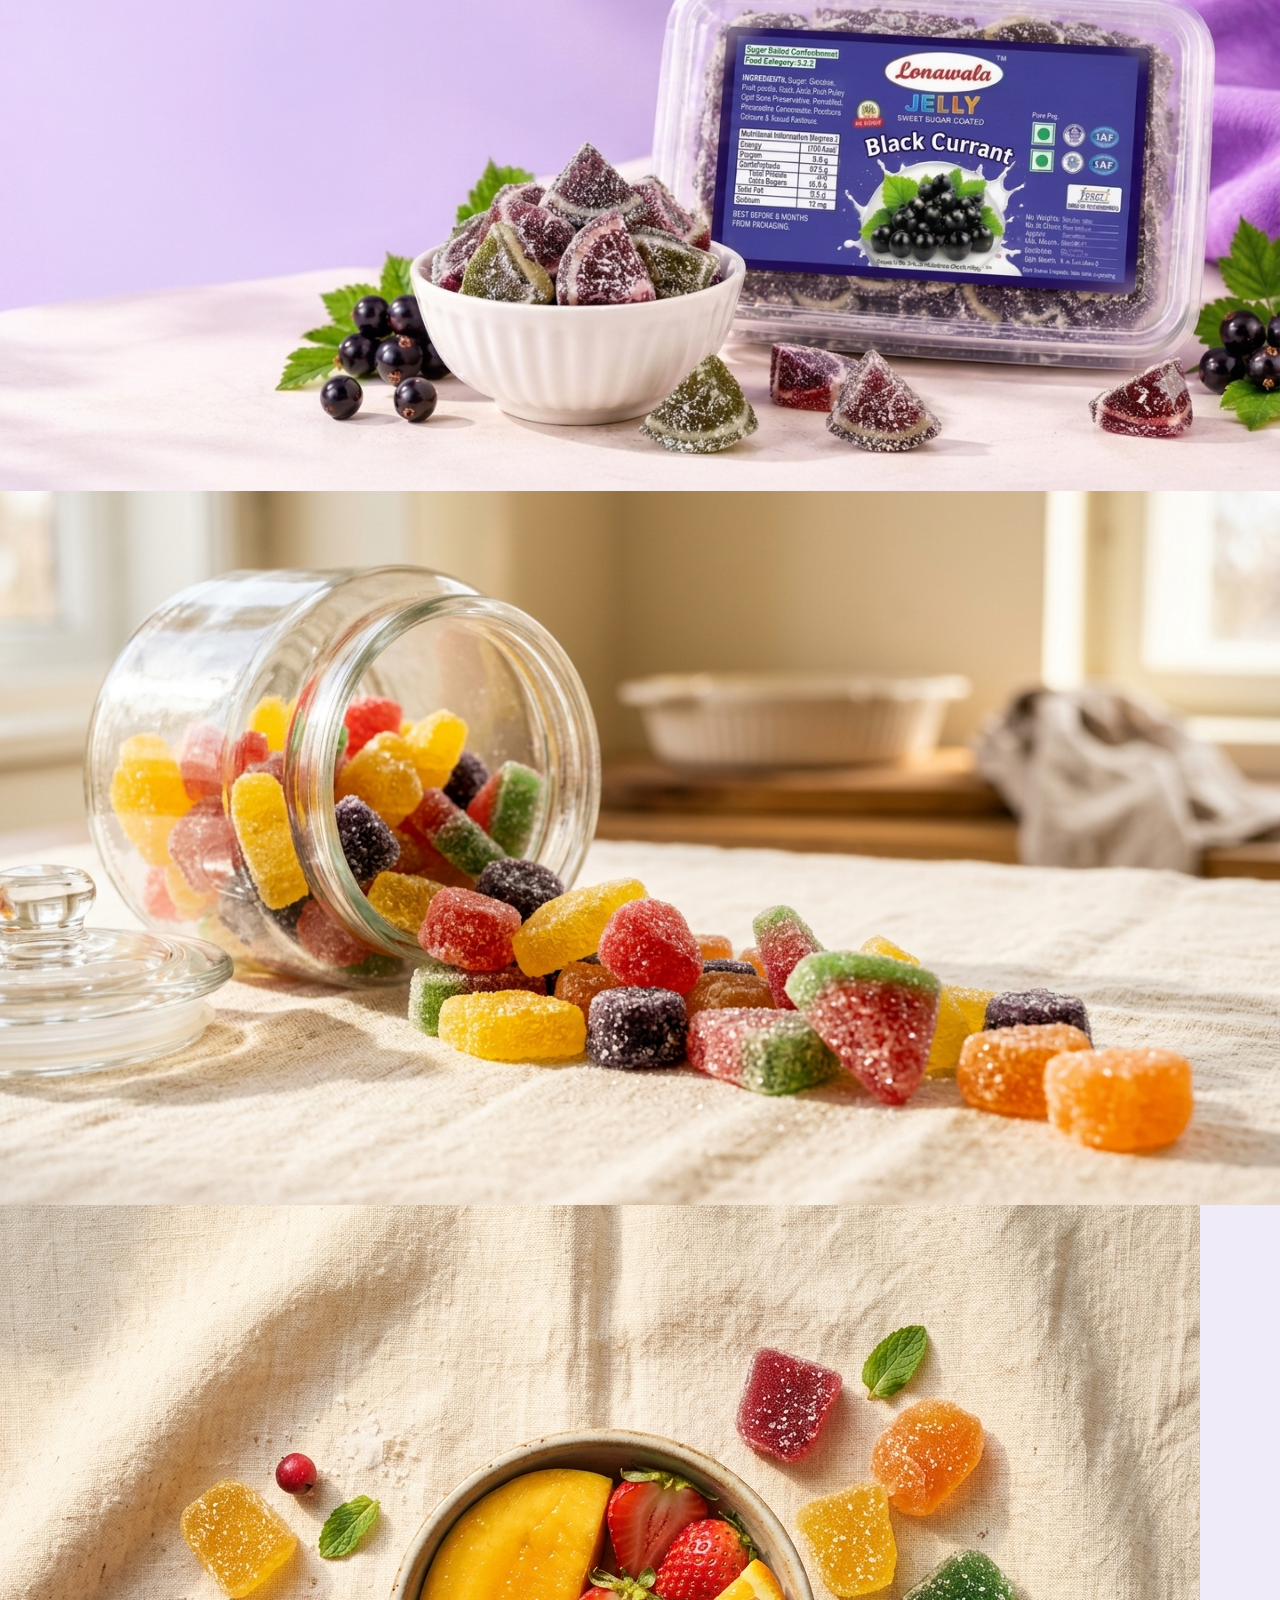
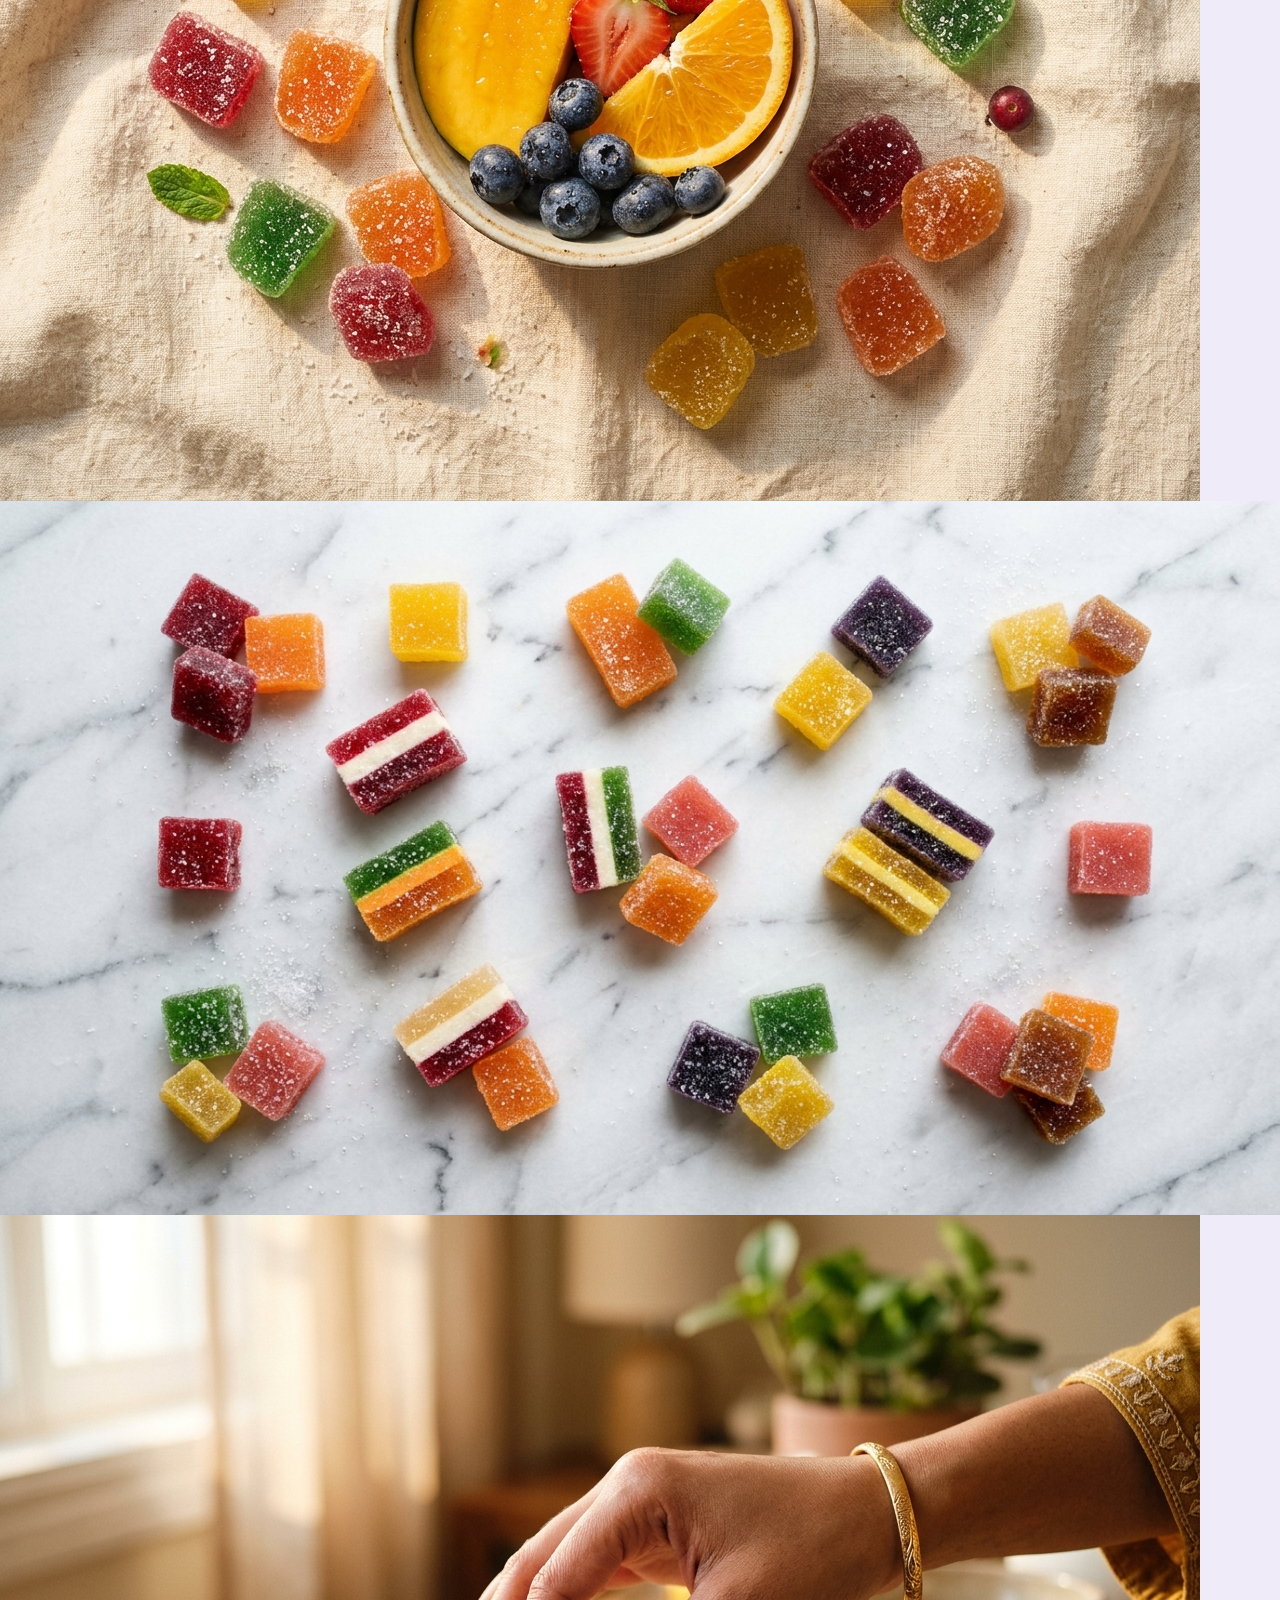
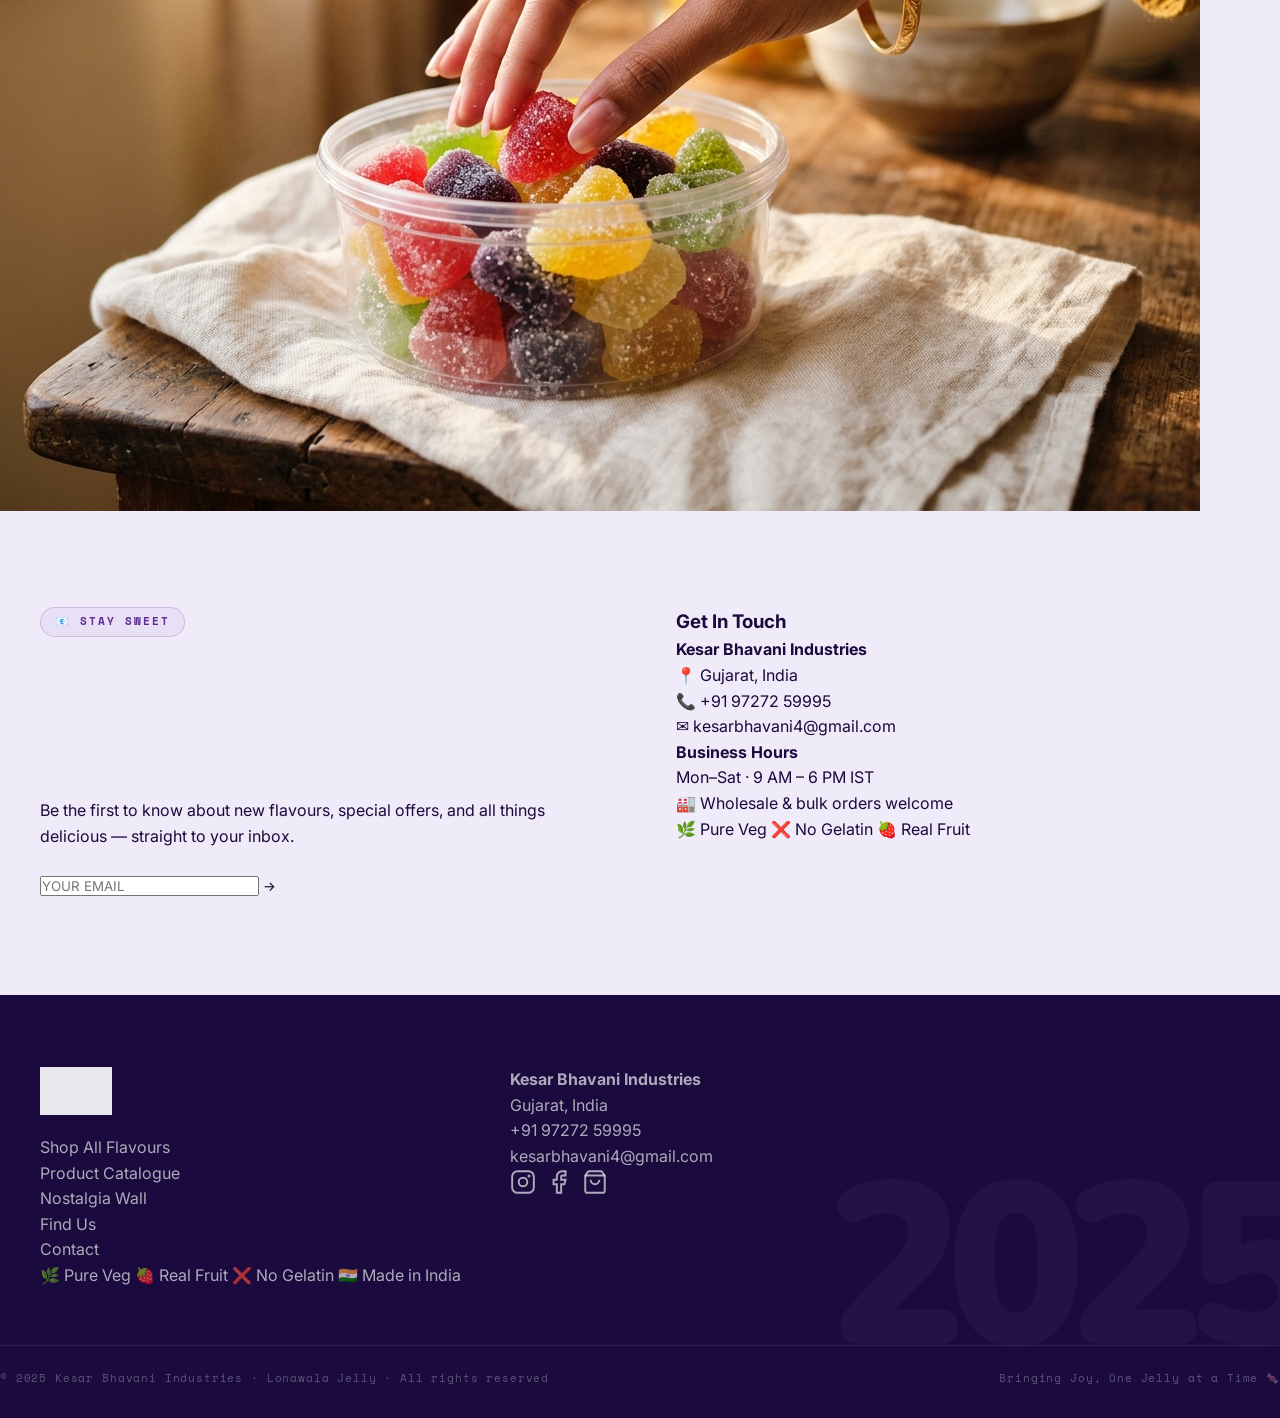
==== commit 0f2bea35: "🎨 Superdesign redesign — Brutalist editorial, blob hero, Space Mono, slide-in CTAs, dark roulette, g" ====
--- a/website/index.html
+++ b/website/index.html
@@ -80,108 +80,109 @@
 <div class="drawer-overlay" id="drawer-overlay"></div>
 
 <!-- ══════════════════════════════════════
-     HERO — Full-bleed poster
+     HERO — Brutalist Poster (Superdesign)
 ══════════════════════════════════════ -->
 <section class="hero" id="home">
-  <div class="hero-bg">
-    <img src="assets/hero-poster.jpg" alt="" role="presentation" fetchpriority="high"/>
-  </div>
-  <div class="hero-overlay"></div>
-  <!-- Floating emoji particles -->
-  <div class="hero-particles" aria-hidden="true">
-    <span class="particle">🍬</span>
-    <span class="particle">✨</span>
-    <span class="particle">🍭</span>
-    <span class="particle">⭐</span>
-    <span class="particle">🍬</span>
-    <span class="particle">💜</span>
-    <span class="particle">🍭</span>
-    <span class="particle">✨</span>
-  </div>
+  <!-- Animated gradient blobs -->
+  <div class="hero-blob hero-blob-1" aria-hidden="true"></div>
+  <div class="hero-blob hero-blob-2" aria-hidden="true"></div>
+  <div class="hero-blob hero-blob-3" aria-hidden="true"></div>
+  <!-- Faint poster bg -->
+  <div class="hero-bg" aria-hidden="true"></div>
   <div class="hero-content">
-    <p class="hero-eyebrow">MEET YOUR NEW FAVOURITE TREAT</p>
-    <h1 class="hero-title">
-      <span class="hero-line">A Little Jelly.</span>
-      <span class="hero-line">A Lot of Joy.</span>
-    </h1>
-    <p class="hero-sub">Colourful, fruity jelly candies made to<br>bring a little sweetness to every moment.</p>
-    <div class="hero-btns">
-      <div class="offset-btn-wrap">
-        <a href="#shop" class="offset-btn offset-btn-primary">Shop Jellies →</a>
-      </div>
-      <div class="offset-btn-wrap">
-        <a href="#roulette" class="offset-btn offset-btn-outline">🎲 Spin for a Flavour</a>
-      </div>
-    </div>
-  </div>
-  <a href="#shop" class="hero-scroll-hint" aria-label="Scroll down">
-    <span class="scroll-arrow">↓</span>
-  </a>
-</section>
-
-<!-- ══════════════════════════════════════
-     FLAVOUR MARQUEE
-══════════════════════════════════════ -->
-<div class="marquee-wrap">
-  <div class="marquee-row marquee-row-1">
-    <div class="marquee-inner">
-      <span>🥭 Mango</span><span class="sep">•</span>
-      <span>🍒 Lichi</span><span class="sep">•</span>
-      <span>🫐 Blueberry</span><span class="sep">•</span>
-      <span>🌰 Imli</span><span class="sep">•</span>
-      <span>🌹 Rose</span><span class="sep">•</span>
-      <span>🍇 Black Currant</span><span class="sep">•</span>
-      <span>🍦 Kulfi Sandwich</span><span class="sep">•</span>
-      <span>🥭 Green Mango</span><span class="sep">•</span>
-      <span>🍉 Watermelon</span><span class="sep">•</span>
-      <span>🍓 Strawberry</span><span class="sep">•</span>
-      <span>🍈 Guava</span><span class="sep">•</span>
-      <span>🌿 PAN</span><span class="sep">•</span>
-      <span>🍦 Sandwich</span><span class="sep">•</span>
-      <span>🍩 Jalebi</span><span class="sep">•</span>
-      <span>💜 Sweetheart</span><span class="sep">•</span>
-      <span>🍊 Orange</span><span class="sep">•</span>
-      <span>💖 Sweetheart Heart</span><span class="sep">•</span>
-      <!-- duplicate -->
-      <span>🥭 Mango</span><span class="sep">•</span>
-      <span>🍒 Lichi</span><span class="sep">•</span>
-      <span>🫐 Blueberry</span><span class="sep">•</span>
-      <span>🌰 Imli</span><span class="sep">•</span>
-      <span>🌹 Rose</span><span class="sep">•</span>
-      <span>🍇 Black Currant</span><span class="sep">•</span>
-      <span>🍦 Kulfi Sandwich</span><span class="sep">•</span>
-      <span>🥭 Green Mango</span><span class="sep">•</span>
-      <span>🍉 Watermelon</span><span class="sep">•</span>
-    </div>
-  </div>
-  <div class="marquee-row marquee-row-2">
-    <div class="marquee-inner marquee-reverse">
-      <span>Pure Veg</span><span class="sep">•</span>
-      <span>No Gelatin</span><span class="sep">•</span>
-      <span>Real Fruit Pulp</span><span class="sep">•</span>
-      <span>Sugar Coated</span><span class="sep">•</span>
-      <span>Made in Gujarat</span><span class="sep">•</span>
-      <span>17 Flavours</span><span class="sep">•</span>
-      <span>Pure Veg</span><span class="sep">•</span>
-      <span>No Gelatin</span><span class="sep">•</span>
-      <span>Real Fruit Pulp</span><span class="sep">•</span>
-      <span>Sugar Coated</span><span class="sep">•</span>
-      <span>Made in Gujarat</span><span class="sep">•</span>
-      <span>17 Flavours</span><span class="sep">•</span>
-      <span>Pure Veg</span><span class="sep">•</span>
-      <span>No Gelatin</span><span class="sep">•</span>
-      <span>Real Fruit Pulp</span><span class="sep">•</span>
-      <span>Sugar Coated</span><span class="sep">•</span>
-      <span>Made in Gujarat</span><span class="sep">•</span>
-    </div>
+    <div class="container">
+      <!-- Brutalist oversized headline with indented line 2 -->
+      <h1 class="hero-title">
+        Woh Wali
+        <span class="line-2 accent-word">Feeling.</span>
+      </h1>
+      <!-- Glassmorphism badges row -->
+      <div class="hero-meta">
+        <span class="hero-badge">🌿 Pure Veg</span>
+        <span class="hero-badge">✨ No Gelatin</span>
+        <span class="hero-badge">🍬 17 Flavours</span>
+        <span class="hero-badge">📦 ₹149 / 200g</span>
+      </div>
+      <!-- CTA row — brutalist slide-in buttons -->
+      <div class="hero-cta-row">
+        <a href="#shop" class="btn-brutalist">
+          <span>🛒 Shop All Flavours</span>
+        </a>
+        <a href="#roulette" class="btn-outline">🎲 Spin for a Flavour</a>
+      </div>
+      <!-- Trust strip -->
+      <div class="hero-trust">
+        <div class="trust-badge"><span>🏪</span> On Meesho</div>
+        <div class="trust-badge"><span>🚚</span> Pan India Delivery</div>
+        <div class="trust-badge"><span>⭐</span> 4.8 / 5 Rating</div>
+        <div class="trust-badge"><span>🎯</span> Since 2018</div>
+      </div>
+    </div>
+  </div>
+</section>
+
+<!-- ══════════════════════════════════════
+     FLAVOUR MARQUEE — Brutalist dual strip
+══════════════════════════════════════ -->
+<div class="marquee-section">
+  <div class="marquee-track">
+    <div class="marquee-item">🥭 Mango <span class="dot">•</span></div>
+    <div class="marquee-item">🍒 Lichi <span class="dot">•</span></div>
+    <div class="marquee-item">🫐 Blueberry <span class="dot">•</span></div>
+    <div class="marquee-item">🌰 Imli <span class="dot">•</span></div>
+    <div class="marquee-item">🌹 Rose <span class="dot">•</span></div>
+    <div class="marquee-item">🍇 Black Currant <span class="dot">•</span></div>
+    <div class="marquee-item">🍦 Kulfi Sandwich <span class="dot">•</span></div>
+    <div class="marquee-item">🥭 Green Mango <span class="dot">•</span></div>
+    <div class="marquee-item">🍉 Watermelon <span class="dot">•</span></div>
+    <div class="marquee-item">🍓 Strawberry <span class="dot">•</span></div>
+    <div class="marquee-item">🍈 Guava <span class="dot">•</span></div>
+    <div class="marquee-item">🌿 PAN <span class="dot">•</span></div>
+    <div class="marquee-item">🍩 Jalebi <span class="dot">•</span></div>
+    <div class="marquee-item">💜 Sweetheart <span class="dot">•</span></div>
+    <div class="marquee-item">🍊 Orange <span class="dot">•</span></div>
+    <!-- duplicate for seamless loop -->
+    <div class="marquee-item">🥭 Mango <span class="dot">•</span></div>
+    <div class="marquee-item">🍒 Lichi <span class="dot">•</span></div>
+    <div class="marquee-item">🫐 Blueberry <span class="dot">•</span></div>
+    <div class="marquee-item">🌰 Imli <span class="dot">•</span></div>
+    <div class="marquee-item">🌹 Rose <span class="dot">•</span></div>
+    <div class="marquee-item">🍇 Black Currant <span class="dot">•</span></div>
+    <div class="marquee-item">🍦 Kulfi Sandwich <span class="dot">•</span></div>
+    <div class="marquee-item">🥭 Green Mango <span class="dot">•</span></div>
+    <div class="marquee-item">🍉 Watermelon <span class="dot">•</span></div>
+    <div class="marquee-item">🍓 Strawberry <span class="dot">•</span></div>
   </div>
 </div>
-
-<!-- ══════════════════════════════════════
-     TAGLINE
+<div class="marquee-section light">
+  <div class="marquee-track reverse">
+    <div class="marquee-item">Pure Veg <span class="dot">•</span></div>
+    <div class="marquee-item">No Gelatin <span class="dot">•</span></div>
+    <div class="marquee-item">Real Fruit Pulp <span class="dot">•</span></div>
+    <div class="marquee-item">Sugar Coated <span class="dot">•</span></div>
+    <div class="marquee-item">Made in Gujarat <span class="dot">•</span></div>
+    <div class="marquee-item">17 Flavours <span class="dot">•</span></div>
+    <div class="marquee-item">Pan India Delivery <span class="dot">•</span></div>
+    <div class="marquee-item">₹149 Only <span class="dot">•</span></div>
+    <div class="marquee-item">Pure Veg <span class="dot">•</span></div>
+    <div class="marquee-item">No Gelatin <span class="dot">•</span></div>
+    <div class="marquee-item">Real Fruit Pulp <span class="dot">•</span></div>
+    <div class="marquee-item">Sugar Coated <span class="dot">•</span></div>
+    <div class="marquee-item">Made in Gujarat <span class="dot">•</span></div>
+    <div class="marquee-item">17 Flavours <span class="dot">•</span></div>
+    <div class="marquee-item">Pan India Delivery <span class="dot">•</span></div>
+    <div class="marquee-item">₹149 Only <span class="dot">•</span></div>
+  </div>
+</div>
+
+<!-- ══════════════════════════════════════
+     TAGLINE — Bold Editorial grid bg
 ══════════════════════════════════════ -->
 <section class="tagline-section">
-  <h2 class="tagline-text reveal">All the Flavours,<br><em>None of the FOMO.</em></h2>
+  <div class="container">
+    <h2 class="tagline-text reveal">All the <span class="highlight">Flavours,</span><br>None of the FOMO.</h2>
+    <p class="tagline-sub reveal">India's most loved sugar-coated jelly candy. Pure Veg · No Gelatin · Real Fruit Pulp · 17 Amazing Flavours.</p>
+  </div>
 </section>
 
 <!-- ══════════════════════════════════════
--- a/website/style.css
+++ b/website/style.css
@@ -1,701 +1,979 @@
 /* =====================================================
-   LONAWALA JELLY — Complete Premium Stylesheet
-   Theme: Purple / Lavender — from hero-poster.png
+   LONAWALA JELLY — Superdesign Brutalist Editorial
+   Based on: Brutalist E-commerce (9/10 · 1531 runs)
+   + Super Shampoo High-Conversion (9/10 · 2096 runs)
+   Adapted for Purple candy brand identity
    ===================================================== */
+
+/* ── Google Fonts: Clash Display via CDN fallback ── */
+@import url('https://fonts.googleapis.com/css2?family=Nunito:ital,wght@0,400;0,700;0,800;0,900;1,900&family=Inter:wght@300;400;500;600;700&family=Space+Mono:wght@400;700&display=swap');
 
 /* ── Design Tokens ── */
 :root {
-  --purple:        #5E2D91;
-  --purple-dark:   #4A1580;
-  --purple-deep:   #2D1860;
-  --purple-muted:  #7C5BAA;
-  --lavender:      #EDE7F6;
-  --lavender-mid:  #D4BBEB;
+  /* Core palette — Brutalist warm base + purple brand */
+  --base:          #F0EBF8;      /* warm lavender-cream background */
+  --primary:       #1A0A3D;      /* deep purple-black for text */
+  --accent:        #5E2D91;      /* brand purple (kept) */
+  --accent-dark:   #3D1960;      /* deep purple */
+  --accent-2:      #BE008B;      /* magenta accent */
+  --accent-3:      #FF6B9D;      /* soft pink blob */
+  --white:         #FFFFFF;
+  --muted:         #8B7BAA;
   --cream:         #FAF5FF;
-  --cream-dark:    #EDE7F6;
-  --white:         #ffffff;
-  --text:          #1A0A3D;
-  --text-muted:    #6B5B8A;
-  --text-light:    #9C8BB0;
+  --dark-section:  #1A0A3D;      /* dark section bg */
+  --sage:          #E8E0F4;      /* soft purple-sage */
+  --gold:          #D4AF37;      /* trust badges */
+  --urgent:        #DC2626;      /* scarcity red */
   --green:         #2E7D32;
-  --r-sm:  8px;
-  --r-md:  16px;
-  --r-lg:  24px;
-  --r-xl:  40px;
+
+  /* Typography */
+  --font-display:  'Nunito', system-ui, sans-serif;
+  --font-body:     'Inter', system-ui, sans-serif;
+  --font-mono:     'Space Mono', monospace;
+
+  /* Spacing & Shape */
+  --r-pill: 100px;
+  --r-lg:   24px;
+  --r-xl:   40px;
+  --mw:     1280px;
+
+  /* Shadows */
   --sh-sm: 0 2px 12px rgba(94,45,145,.08);
   --sh-md: 0 8px 32px rgba(94,45,145,.14);
-  --sh-lg: 0 20px 60px rgba(94,45,145,.20);
-  --ease:  all .3s cubic-bezier(.4,0,.2,1);
-  --mw:    1240px;
-}
+  --sh-lg: 0 24px 72px rgba(94,45,145,.22);
+
+  /* Motion */
+  --ease-out: cubic-bezier(0.16, 1, 0.3, 1);
+  --ease:     all .3s cubic-bezier(.4,0,.2,1);
+}
+
+/* ── Selection ── */
+::selection { background: var(--accent); color: #fff; }
+
+/* ── Scrollbar ── */
+::-webkit-scrollbar { width: 8px; }
+::-webkit-scrollbar-track { background: var(--base); }
+::-webkit-scrollbar-thumb { background: var(--accent); border-radius: 4px; }
 
 /* ── Reset ── */
-*,*::before,*::after{box-sizing:border-box;margin:0;padding:0}
-html{scroll-behavior:smooth;font-size:16px}
-body{font-family:'Inter',system-ui,sans-serif;background:var(--cream);color:var(--text);line-height:1.6;overflow-x:hidden}
-img{display:block;max-width:100%;height:auto}
-a{text-decoration:none;color:inherit}
-ul{list-style:none}
-button{font-family:inherit;cursor:pointer;border:none;background:none}
-input{font-family:inherit}
-.container{max-width:var(--mw);margin:0 auto;padding:0 32px}
-
-/* ── Reveal animation ── */
-.reveal{opacity:0;transform:translateY(28px);transition:opacity .6s ease,transform .6s ease}
-.reveal.visible{opacity:1;transform:none}
-
-/* ── Section Label ── */
-.section-label{
-  display:inline-block;font-size:.75rem;font-weight:800;
-  letter-spacing:.16em;text-transform:uppercase;color:var(--purple);
-  background:var(--lavender);padding:6px 16px;border-radius:50px;margin-bottom:16px;
-}
-
-/* ── Offset Shadow Button ── */
-.offset-btn-wrap{display:inline-block;position:relative}
-.offset-btn-wrap::before{
-  content:'';position:absolute;inset:0;border-radius:var(--r-sm);
-  background:var(--purple-deep);transform:translate(4px,5px);
-}
-.offset-btn{
-  position:relative;display:inline-flex;align-items:center;
-  padding:16px 32px;border-radius:var(--r-sm);font-size:1rem;
-  font-weight:800;letter-spacing:.05em;transition:var(--ease);white-space:nowrap;
-}
-.offset-btn-primary{background:var(--purple);color:var(--white);border:2px solid var(--purple)}
-.offset-btn-primary:hover{background:var(--purple-dark);transform:translate(-1px,-1px)}
-.offset-btn-outline{background:transparent;color:var(--white);border:2px solid rgba(255,255,255,.7)}
-.offset-btn-outline:hover{background:rgba(255,255,255,.12);transform:translate(-1px,-1px)}
-.offset-btn-light{background:var(--lavender);color:var(--purple);border:2px solid var(--lavender)}
-.offset-btn-light:hover{background:var(--white);transform:translate(-1px,-1px)}
-
-/* ── Stars ── */
-.stars{font-size:1.1rem;letter-spacing:2px;color:var(--purple);margin-bottom:12px}
-
-/* ==============================================  ANNOUNCEMENT BAR  */
-.ann-bar{
-  background:var(--purple);color:var(--white);height:40px;
-  display:flex;align-items:center;justify-content:center;
-  overflow:hidden;position:relative;z-index:1000;
-}
-.ann-messages{position:relative;width:100%;text-align:center}
-.ann-msg{
-  display:none;font-size:.82rem;font-weight:700;letter-spacing:.04em;
-  animation:ann-fade-in .4s ease;
-}
-.ann-msg.active{display:block}
-@keyframes ann-fade-in{from{opacity:0;transform:translateY(6px)}to{opacity:1;transform:none}}
-
-/* ==============================================  HEADER  */
-#header{
-  position:sticky;top:0;z-index:900;
-  background:rgba(250,245,255,.95);backdrop-filter:blur(16px);
-  -webkit-backdrop-filter:blur(16px);
-  border-bottom:1px solid rgba(94,45,145,.10);
-  transition:box-shadow .3s;
-}
-#header.scrolled{box-shadow:0 2px 24px rgba(94,45,145,.12)}
-.nav{display:flex;align-items:center;justify-content:space-between;height:72px;gap:20px}
-.nav-logo img{height:52px;width:auto;display:block}
-.nav-links{display:flex;align-items:center;gap:28px}
-.nav-links a{
-  font-size:.88rem;font-weight:700;text-transform:uppercase;letter-spacing:.07em;
-  color:var(--text);transition:color .2s;position:relative;padding-bottom:2px;
-}
-.nav-links a::after{
-  content:'';position:absolute;bottom:-2px;left:0;right:0;
-  height:2px;background:var(--purple);transform:scaleX(0);
-  transform-origin:left;transition:transform .25s;
-}
-.nav-links a:hover{color:var(--purple)}
-.nav-links a:hover::after{transform:scaleX(1)}
-.nav-cta{
-  background:var(--purple);color:var(--white);padding:10px 22px;
-  border-radius:var(--r-sm);font-size:.85rem;font-weight:800;
-  letter-spacing:.06em;text-transform:uppercase;
-  transition:var(--ease);border-bottom:4px solid var(--purple-dark);
-}
-.nav-cta:hover{background:var(--purple-dark);transform:translateY(-1px)}
+*,*::before,*::after { box-sizing: border-box; margin: 0; padding: 0; }
+html { scroll-behavior: smooth; font-size: 16px; }
+body {
+  font-family: var(--font-body);
+  background: var(--base);
+  color: var(--primary);
+  line-height: 1.6;
+  overflow-x: hidden;
+}
+img { display: block; max-width: 100%; height: auto; }
+a { text-decoration: none; color: inherit; }
+ul { list-style: none; }
+button { font-family: inherit; cursor: pointer; border: none; background: none; }
+input { font-family: inherit; }
+.container { max-width: var(--mw); margin: 0 auto; padding: 0 40px; }
+
+/* ── Reveal ── */
+.reveal { opacity: 0; transform: translateY(32px); transition: opacity .7s var(--ease-out), transform .7s var(--ease-out); }
+.reveal.visible { opacity: 1; transform: none; }
+
+/* ── Section Label (pill badge) ── */
+.section-label {
+  display: inline-block; font-family: var(--font-mono); font-size: .68rem;
+  font-weight: 700; letter-spacing: .18em; text-transform: uppercase;
+  color: var(--accent); background: var(--sage); padding: 5px 14px;
+  border-radius: var(--r-pill); margin-bottom: 20px;
+  border: 1px solid rgba(94,45,145,.2);
+}
+
+/* ════════════════════════════════════
+   ANNOUNCEMENT BAR
+════════════════════════════════════ */
+.ann-bar {
+  height: 40px; background: var(--accent); color: #fff;
+  display: flex; align-items: center; justify-content: center;
+  font-family: var(--font-mono); font-size: .72rem;
+  font-weight: 700; letter-spacing: .1em; text-transform: uppercase;
+  position: relative; z-index: 100;
+}
+.ann-msg { display: none; }
+.ann-msg.active { display: block; }
+
+/* ════════════════════════════════════
+   HEADER / NAV
+════════════════════════════════════ */
+header {
+  position: sticky; top: 0; z-index: 90;
+  background: rgba(240,235,248,0.88);
+  backdrop-filter: blur(16px); -webkit-backdrop-filter: blur(16px);
+  border-bottom: 1px solid rgba(94,45,145,.12);
+  transition: box-shadow .3s;
+}
+header.scrolled { box-shadow: 0 4px 32px rgba(94,45,145,.12); }
+.nav { display: flex; align-items: center; justify-content: space-between; height: 72px; }
+.nav-logo img { height: 48px; display: block; }
+.nav-links { display: flex; gap: 36px; }
+.nav-links a {
+  font-family: var(--font-body); font-size: .85rem; font-weight: 600;
+  letter-spacing: .06em; text-transform: uppercase; color: var(--muted);
+  transition: color .2s; position: relative;
+}
+.nav-links a::after {
+  content: ''; position: absolute; bottom: -3px; left: 0; right: 0;
+  height: 2px; background: var(--accent); transform: scaleX(0);
+  transform-origin: left; transition: transform .25s var(--ease-out);
+}
+.nav-links a:hover, .nav-links a.active { color: var(--accent); }
+.nav-links a:hover::after, .nav-links a.active::after { transform: scaleX(1); }
+.nav-cta {
+  background: var(--primary); color: #fff;
+  padding: 10px 22px; border-radius: var(--r-pill);
+  font-family: var(--font-mono); font-size: .72rem;
+  font-weight: 700; letter-spacing: .1em; text-transform: uppercase;
+  transition: background .2s, transform .2s;
+  border-bottom: 3px solid var(--accent);
+}
+.nav-cta:hover { background: var(--accent); transform: translateY(-2px); }
 
 /* Hamburger */
-.hamburger{display:none;flex-direction:column;gap:5px;padding:8px;z-index:10}
-.hamburger span{display:block;width:25px;height:2.5px;background:var(--text);border-radius:2px;transition:var(--ease)}
-
-/* Drawer */
-.drawer{
-  position:fixed;top:0;left:0;width:min(300px,88vw);height:100vh;
-  background:var(--cream);z-index:1100;transform:translateX(-100%);
-  transition:transform .35s cubic-bezier(.4,0,.2,1);
-  padding:0 0 40px;overflow-y:auto;display:flex;flex-direction:column;
-}
-.drawer.open{transform:translateX(0)}
-.drawer-top{
-  display:flex;align-items:center;justify-content:space-between;
-  padding:20px 24px;border-bottom:1px solid rgba(94,45,145,.10);
-}
-.drawer-top img{height:40px}
-.drawer-close{font-size:1.3rem;color:var(--text);padding:4px 8px}
-.drawer-links{padding:16px 24px;display:flex;flex-direction:column;gap:0}
-.drawer-links a{
-  display:block;padding:14px 0;font-size:1rem;font-weight:800;
-  text-transform:uppercase;letter-spacing:.05em;
-  border-bottom:1px solid rgba(94,45,145,.08);color:var(--text);
-}
-.drawer-cta{
-  margin:20px 24px;background:var(--purple);color:var(--white);
-  padding:14px 24px;border-radius:var(--r-sm);font-weight:800;
-  font-size:.95rem;text-transform:uppercase;letter-spacing:.06em;text-align:center;
-}
-.drawer-info{margin:auto 24px 0;font-size:.85rem;color:var(--text-muted);display:flex;flex-direction:column;gap:6px}
-.drawer-overlay{
-  position:fixed;inset:0;background:rgba(45,24,96,.5);
-  z-index:1050;opacity:0;pointer-events:none;transition:opacity .35s;
-}
-.drawer-overlay.open{opacity:1;pointer-events:all}
-
-/* ==============================================  HERO  */
-.hero{
-  position:relative;min-height:100vh;display:flex;
-  align-items:center;overflow:hidden;background:var(--lavender-mid);
-}
-.hero-bg{position:absolute;inset:0;z-index:0}
-.hero-bg img{width:100%;height:100%;object-fit:cover;object-position:center;display:block}
-.hero-overlay{
-  position:absolute;inset:0;z-index:1;
-  background:linear-gradient(110deg,rgba(45,24,96,.60) 0%,rgba(45,24,96,.30) 45%,rgba(45,24,96,.00) 70%);
-}
-
-/* Floating particles */
-.hero-particles{position:absolute;inset:0;z-index:2;pointer-events:none;overflow:hidden}
-.particle{
-  position:absolute;font-size:1.8rem;animation:float-up 6s ease-in infinite;
-  opacity:0;
-}
-.particle:nth-child(1){left:5%;animation-delay:0s;font-size:1.4rem}
-.particle:nth-child(2){left:15%;animation-delay:1.5s;font-size:1.0rem}
-.particle:nth-child(3){left:80%;animation-delay:0.8s;font-size:1.6rem}
-.particle:nth-child(4){left:70%;animation-delay:2.5s;font-size:1.2rem}
-.particle:nth-child(5){left:25%;animation-delay:3.2s;font-size:1.3rem}
-.particle:nth-child(6){left:90%;animation-delay:1.0s;font-size:1.5rem}
-.particle:nth-child(7){left:60%;animation-delay:4.0s;font-size:1.1rem}
-.particle:nth-child(8){left:40%;animation-delay:2.0s;font-size:1.0rem}
-@keyframes float-up{
-  0%{opacity:0;transform:translateY(100vh) rotate(0deg)}
-  10%{opacity:.7}
-  90%{opacity:.4}
-  100%{opacity:0;transform:translateY(-10vh) rotate(360deg)}
-}
-
-.hero-content{
-  position:relative;z-index:3;padding:60px 80px;max-width:650px;
-}
-.hero-eyebrow{
-  font-size:.78rem;font-weight:800;letter-spacing:.18em;
-  text-transform:uppercase;color:rgba(255,255,255,.8);margin-bottom:20px;
-}
-.hero-title{
-  font-family:'Nunito',system-ui,sans-serif;
-  font-size:clamp(3.2rem,6.5vw,6.5rem);font-weight:900;
-  line-height:.98;letter-spacing:-.02em;color:var(--white);font-style:italic;
-}
-.hero-line{display:block}
-.hero-sub{
-  margin-top:20px;font-size:1.05rem;color:rgba(255,255,255,.85);
-  line-height:1.65;max-width:380px;
-}
-.hero-btns{margin-top:36px;display:flex;align-items:center;gap:20px;flex-wrap:wrap}
-.hero-scroll-hint{
-  position:absolute;bottom:28px;left:50%;transform:translateX(-50%);
-  z-index:3;color:rgba(255,255,255,.65);text-align:center;animation:bob .8s ease-in-out infinite alternate;
-}
-.scroll-arrow{font-size:1.4rem}
-@keyframes bob{from{transform:translateX(-50%) translateY(0)}to{transform:translateX(-50%) translateY(6px)}}
-
-/* ==============================================  MARQUEE  */
-.marquee-wrap{background:var(--cream-dark);padding:4px 0}
-.marquee-row{overflow:hidden;padding:5px 0}
-.marquee-inner{
-  display:flex;align-items:center;gap:28px;white-space:nowrap;
-  font-family:'Nunito',system-ui,sans-serif;font-size:1.3rem;
-  font-weight:900;text-transform:uppercase;letter-spacing:.04em;color:var(--purple);
-  animation:mar-left 20s linear infinite;width:max-content;
-}
-.marquee-reverse{animation:mar-right 25s linear infinite}
-.marquee-inner .sep{opacity:.4;font-size:1rem}
-@keyframes mar-left{0%{transform:translateX(0)}100%{transform:translateX(-50%)}}
-@keyframes mar-right{0%{transform:translateX(-50%)}100%{transform:translateX(0)}}
-
-/* ==============================================  TAGLINE  */
-.tagline-section{
-  background:var(--cream);padding:72px 32px 60px;text-align:center;
-}
-.tagline-text{
-  font-family:'Nunito',system-ui,sans-serif;
-  font-size:clamp(2.8rem,7.5vw,7rem);font-weight:900;
-  line-height:.98;letter-spacing:-.03em;color:var(--purple);
-}
-.tagline-text em{font-style:italic;color:var(--purple-muted)}
-
-/* ==============================================  SHOP / PRODUCT CAROUSEL  */
-.shop-section{background:var(--cream);padding-bottom:32px}
-.shop-header{
-  display:flex;align-items:center;justify-content:space-between;
-  padding:28px 32px 20px;flex-wrap:wrap;gap:12px;
-}
-.filter-tabs{display:flex;align-items:center;gap:8px;flex-wrap:wrap}
-.tab{
-  padding:9px 20px;border-radius:50px;border:2px solid rgba(94,45,145,.20);
-  font-size:.85rem;font-weight:800;color:var(--text-muted);
-  transition:var(--ease);background:var(--white);cursor:pointer;
-}
-.tab:hover{border-color:var(--purple);color:var(--purple)}
-.tab.active{background:var(--purple);border-color:var(--purple);color:var(--white)}
-.shop-view-all{font-size:.9rem;font-weight:800;color:var(--purple);letter-spacing:.04em}
-.shop-view-all:hover{text-decoration:underline}
+.hamburger {
+  display: none; flex-direction: column; gap: 5px;
+  width: 36px; padding: 4px; background: none; border: none;
+}
+.hamburger span {
+  display: block; height: 2px; background: var(--primary);
+  border-radius: 2px; transition: var(--ease);
+}
+
+/* Mobile Drawer */
+.drawer {
+  position: fixed; top: 0; left: -100%; width: 300px; height: 100%;
+  background: var(--white); z-index: 200; padding: 24px;
+  transition: left .35s var(--ease-out); display: flex; flex-direction: column;
+  box-shadow: 4px 0 40px rgba(94,45,145,.18);
+}
+.drawer.open { left: 0; }
+.drawer-top { display: flex; align-items: center; justify-content: space-between; margin-bottom: 36px; }
+.drawer-close { font-size: 1.4rem; color: var(--muted); cursor: pointer; }
+.drawer-links { display: flex; flex-direction: column; gap: 4px; flex: 1; }
+.drawer-links a {
+  display: block; padding: 13px 16px; font-weight: 700; font-size: 1rem;
+  border-radius: 10px; transition: background .2s;
+  color: var(--primary); letter-spacing: .02em;
+}
+.drawer-links a:hover { background: var(--sage); color: var(--accent); }
+.drawer-cta {
+  display: block; text-align: center; background: var(--accent); color: #fff;
+  padding: 14px; border-radius: var(--r-pill); font-weight: 800;
+  font-family: var(--font-mono); font-size: .78rem;
+  letter-spacing: .1em; text-transform: uppercase;
+  margin-top: 16px; border-bottom: 3px solid var(--accent-dark);
+}
+.drawer-info { margin-top: 20px; font-size: .82rem; color: var(--muted); line-height: 1.8; }
+.drawer-overlay {
+  position: fixed; inset: 0; background: rgba(26,10,61,.4);
+  z-index: 199; display: none; backdrop-filter: blur(2px);
+}
+.drawer-overlay.open { display: block; }
+
+/* ════════════════════════════════════
+   HERO — Brutalist Poster-First
+════════════════════════════════════ */
+.hero {
+  position: relative; min-height: 100vh;
+  display: flex; align-items: center; overflow: hidden;
+}
+
+/* Animated gradient blobs (from Brutalist spec) */
+.hero-blob {
+  position: absolute; border-radius: 50%;
+  filter: blur(140px); mix-blend-mode: multiply;
+  animation: blob-pulse 12s ease-in-out infinite alternate;
+  pointer-events: none;
+}
+.hero-blob-1 {
+  width: 60vw; height: 60vw; background: var(--accent);
+  top: -20%; left: -15%; opacity: .55;
+  animation-delay: 0s;
+}
+.hero-blob-2 {
+  width: 50vw; height: 50vw; background: var(--accent-2);
+  bottom: -10%; right: -10%; opacity: .45;
+  animation-delay: -4s;
+}
+.hero-blob-3 {
+  width: 35vw; height: 35vw; background: var(--accent-3);
+  top: 30%; left: 40%; opacity: .35;
+  animation-delay: -8s;
+}
+@keyframes blob-pulse {
+  from { opacity: .4; transform: translate(0, 0) scale(1); }
+  to   { opacity: .7; transform: translate(30px, -20px) scale(1.08); }
+}
+
+.hero-bg {
+  position: absolute; inset: 0;
+  background-image: url('assets/hero-poster.jpg');
+  background-size: cover; background-position: center;
+  opacity: .18; /* subtle — blobs carry the visual weight */
+}
+
+.hero-content {
+  position: relative; z-index: 2;
+  width: 100%; padding: 120px 0 80px;
+}
+.hero-content .container { display: flex; flex-direction: column; align-items: flex-start; }
+
+/* Brutalist oversized headline */
+.hero-title {
+  font-family: var(--font-display);
+  font-size: clamp(4.5rem, 13vw, 11rem);
+  font-weight: 900; font-style: italic;
+  line-height: 0.88; letter-spacing: -.04em;
+  color: var(--white);
+  text-shadow: 0 4px 40px rgba(26,10,61,.4);
+  max-width: 900px;
+}
+.hero-title .accent-word {
+  color: transparent;
+  -webkit-text-stroke: 2px rgba(255,255,255,.9);
+}
+
+/* Brutalist indented second line */
+.hero-title .line-2 { display: block; padding-left: clamp(2rem, 8vw, 8rem); }
+
+.hero-meta {
+  display: flex; align-items: center; gap: 24px;
+  margin-top: 32px; flex-wrap: wrap;
+}
+.hero-badge {
+  background: rgba(255,255,255,.12); backdrop-filter: blur(8px);
+  border: 1px solid rgba(255,255,255,.25);
+  color: rgba(255,255,255,.9); padding: 8px 18px;
+  border-radius: var(--r-pill); font-family: var(--font-mono);
+  font-size: .72rem; font-weight: 700; letter-spacing: .1em; text-transform: uppercase;
+}
+
+.hero-cta-row { display: flex; gap: 16px; margin-top: 44px; flex-wrap: wrap; }
+
+/* Primary CTA — brutalist slide-in hover effect */
+.btn-brutalist {
+  position: relative; overflow: hidden;
+  display: inline-flex; align-items: center; gap: 10px;
+  padding: 18px 36px; background: var(--white); color: var(--primary);
+  font-family: var(--font-mono); font-size: .82rem; font-weight: 700;
+  letter-spacing: .1em; text-transform: uppercase;
+  border-radius: 0; /* sharp corners = brutalist */
+  transition: color .3s ease;
+  border: 2px solid var(--white);
+}
+.btn-brutalist::before {
+  content: ''; position: absolute; inset: 0;
+  background: var(--accent); transform: translateX(-101%);
+  transition: transform .3s ease-out;
+}
+.btn-brutalist span { position: relative; z-index: 1; }
+.btn-brutalist:hover::before { transform: translateX(0); }
+.btn-brutalist:hover { color: var(--white); border-color: var(--accent); }
+
+.btn-outline {
+  display: inline-flex; align-items: center; gap: 8px;
+  padding: 18px 32px; background: transparent; color: rgba(255,255,255,.85);
+  font-family: var(--font-mono); font-size: .78rem; font-weight: 700;
+  letter-spacing: .1em; text-transform: uppercase;
+  border: 2px solid rgba(255,255,255,.4);
+  transition: border-color .2s, color .2s;
+}
+.btn-outline:hover { border-color: rgba(255,255,255,.9); color: #fff; }
+
+/* Glassmorphism trust badges */
+.hero-trust {
+  display: flex; gap: 12px; margin-top: 56px; flex-wrap: wrap;
+}
+.trust-badge {
+  display: flex; align-items: center; gap: 8px;
+  background: rgba(255,255,255,.1); backdrop-filter: blur(12px);
+  border: 1px solid rgba(255,255,255,.2);
+  padding: 10px 16px; border-radius: 50px;
+  color: rgba(255,255,255,.9); font-size: .78rem; font-weight: 700;
+}
+.trust-badge span { font-size: 1rem; }
+
+/* ════════════════════════════════════
+   DUAL MARQUEE
+════════════════════════════════════ */
+.marquee-section { background: var(--primary); padding: 18px 0; overflow: hidden; }
+.marquee-section.light { background: var(--accent); }
+.marquee-track {
+  display: flex; width: max-content;
+  animation: marquee-left 28s linear infinite;
+}
+.marquee-track.reverse { animation-direction: reverse; }
+.marquee-item {
+  display: flex; align-items: center; gap: 20px;
+  padding: 0 20px; white-space: nowrap;
+  font-family: var(--font-display); font-size: 1.3rem;
+  font-weight: 900; text-transform: uppercase; letter-spacing: .04em;
+  color: rgba(255,255,255,.9);
+}
+.marquee-item .dot { color: var(--accent-2); font-size: 1rem; }
+.marquee-section.light .marquee-item { color: rgba(255,255,255,.95); }
+.marquee-section.light .marquee-item .dot { color: rgba(255,255,255,.5); }
+@keyframes marquee-left {
+  from { transform: translateX(0); }
+  to   { transform: translateX(-50%); }
+}
+
+/* ════════════════════════════════════
+   TAGLINE / MANIFESTO
+════════════════════════════════════ */
+.tagline-section {
+  padding: 100px 0;
+  position: relative; overflow: hidden;
+}
+/* Faint grid background from Bold Editorial spec */
+.tagline-section::before {
+  content: ''; position: absolute; inset: 0;
+  background-image:
+    linear-gradient(to right,  rgba(94,45,145,.06) 1px, transparent 1px),
+    linear-gradient(to bottom, rgba(94,45,145,.06) 1px, transparent 1px);
+  background-size: 48px 48px;
+  pointer-events: none;
+}
+.tagline-text {
+  font-family: var(--font-display);
+  font-size: clamp(3.2rem, 9vw, 7.5rem);
+  font-weight: 900; font-style: italic;
+  line-height: 0.92; letter-spacing: -.04em;
+  color: var(--primary); position: relative;
+}
+/* Yellow highlight technique from Bold Editorial */
+.tagline-text .highlight {
+  position: relative; display: inline-block;
+  color: var(--accent);
+}
+.tagline-text .highlight::after {
+  content: ''; position: absolute;
+  bottom: 0; left: -4px; right: -4px; height: 40%;
+  background: rgba(190,0,139,.15); z-index: -1;
+  transform: rotate(-1deg);
+}
+.tagline-sub {
+  margin-top: 24px; font-size: 1.1rem; color: var(--muted);
+  max-width: 520px; line-height: 1.65;
+}
+
+/* ════════════════════════════════════
+   SHOP / PRODUCT CAROUSEL
+════════════════════════════════════ */
+.shop-section { padding: 96px 0; background: var(--white); }
+.shop-header { margin-bottom: 40px; }
+.shop-title {
+  font-family: var(--font-display); font-size: clamp(2.8rem, 6vw, 5rem);
+  font-weight: 900; font-style: italic;
+  line-height: .95; letter-spacing: -.03em; color: var(--primary);
+}
+
+/* Filter tabs */
+.filter-tabs { display: flex; gap: 8px; flex-wrap: wrap; margin-bottom: 36px; }
+.tab {
+  font-family: var(--font-mono); font-size: .68rem; font-weight: 700;
+  letter-spacing: .1em; text-transform: uppercase;
+  padding: 8px 18px; border-radius: var(--r-pill);
+  border: 2px solid rgba(94,45,145,.2); color: var(--muted);
+  background: transparent; cursor: pointer; transition: all .2s;
+}
+.tab:hover { border-color: var(--accent); color: var(--accent); }
+.tab.active { background: var(--accent); border-color: var(--accent); color: #fff; }
 
 /* Carousel */
-.carousel-wrap{position:relative;overflow:hidden}
-.carousel-viewport{overflow:hidden;padding-left:40px}
-.carousel-track{
-  display:flex;gap:16px;align-items:flex-start;padding:8px 0 20px;
-  transition:transform .5s cubic-bezier(.4,0,.2,1);will-change:transform;
-}
-
-/* Product Card */
-.pcard{
-  flex:0 0 340px;border-radius:20px;padding:24px 20px 20px;
-  display:flex;flex-direction:column;align-items:center;text-align:center;
-  background:var(--white);cursor:pointer;transition:var(--ease);position:relative;overflow:hidden;
-}
-.pcard:nth-child(even){background:var(--cream-dark)}
-.pcard:hover{transform:translateY(-6px);box-shadow:var(--sh-lg)}
-.pcard-img{
-  width:100%;height:300px;display:flex;align-items:center;
-  justify-content:center;overflow:hidden;position:relative;margin-bottom:4px;
-}
-.pcard-img img{
-  width:100%;height:100%;object-fit:contain;
-  transition:transform .4s ease;
-}
-.pcard:hover .pcard-img img{transform:scale(1.06)}
-.pcard-badge{
-  position:absolute;top:10px;right:10px;
-  background:var(--purple);color:var(--white);
-  font-size:.65rem;font-weight:800;letter-spacing:.08em;
-  text-transform:uppercase;padding:5px 12px;border-radius:50px;z-index:1;
-}
-.pcard h3{
-  font-family:'Nunito',system-ui,sans-serif;
-  font-size:1.9rem;font-weight:900;line-height:1.05;
-  letter-spacing:-.02em;color:var(--purple);padding:0 8px;
-}
-.pcard-price{font-size:.9rem;color:var(--text-muted);font-weight:600;margin:4px 0 8px}
-.pcard-buy{
-  display:inline-flex;align-items:center;gap:6px;
-  background:var(--purple);color:var(--white);
-  padding:10px 20px;border-radius:var(--r-sm);font-size:.82rem;
-  font-weight:800;letter-spacing:.05em;text-transform:uppercase;
-  border-bottom:3px solid var(--purple-dark);
-  opacity:0;transform:translateY(8px);
-  transition:opacity .3s,transform .3s,background .2s;
-}
-.pcard:hover .pcard-buy{opacity:1;transform:translateY(0)}
-.pcard-buy:hover{background:var(--purple-dark)}
-.pcard-veg{font-size:.7rem;color:var(--green);font-weight:700;margin-top:8px}
-
-/* Carousel nav */
-.car-btn{
-  position:absolute;top:50%;transform:translateY(-50%);
-  width:48px;height:48px;border-radius:50%;background:var(--purple);
-  color:var(--white);display:flex;align-items:center;justify-content:center;
-  z-index:10;transition:var(--ease);box-shadow:var(--sh-md);
-}
-.car-btn:hover{background:var(--purple-dark);transform:translateY(-50%) scale(1.08)}
-.car-prev{left:6px} .car-next{right:6px}
-
-/* Shop CTA */
-.shop-cta-wrap{padding:16px 32px;display:flex;justify-content:center}
-
-/* ==============================================  WHY SECTION  */
-.why-section{background:var(--cream);padding:88px 0}
-.why-inner{
-  display:grid;grid-template-columns:1fr 1.6fr;
-  gap:80px;align-items:center;
-}
-.why-heading{
-  font-family:'Nunito',system-ui,sans-serif;
-  font-size:clamp(3rem,5.5vw,5.5rem);font-weight:900;
-  line-height:.98;letter-spacing:-.03em;color:var(--purple);
-}
-.why-sub{margin-top:16px;font-size:.78rem;font-weight:800;letter-spacing:.12em;text-transform:uppercase;color:var(--text-muted)}
-.why-grid{display:grid;grid-template-columns:1fr 1fr;gap:16px}
-.why-card{
-  background:var(--white);border-radius:var(--r-md);padding:28px 22px;
-  text-align:center;box-shadow:var(--sh-sm);transition:var(--ease);
-  border:1px solid rgba(94,45,145,.07);
-}
-.why-card:hover{transform:translateY(-5px);box-shadow:var(--sh-lg);border-color:var(--lavender-mid)}
-.why-icon{font-size:2.4rem;margin-bottom:12px}
-.why-card h3{font-family:'Nunito',system-ui,sans-serif;font-size:1rem;font-weight:900;color:var(--purple);margin-bottom:8px}
-.why-card p{font-size:.85rem;color:var(--text-muted);line-height:1.6}
-
-/* ==============================================  NOSTALGIA  */
-.nostalgia-section{background:var(--purple);color:var(--white);border-radius:var(--r-xl);margin:28px;overflow:hidden}
-.nostalgia-top{padding:72px 32px 48px;position:relative;text-align:left;overflow:hidden}
-.nostalgia-label{
-  display:inline-block;background:rgba(255,255,255,.18);color:var(--white);
-  padding:6px 18px;border-radius:50px;font-size:.78rem;font-weight:800;
-  letter-spacing:.14em;text-transform:uppercase;margin-bottom:20px;
-}
-.nostalgia-heading{
-  font-family:'Nunito',system-ui,sans-serif;
-  font-size:clamp(3.2rem,6vw,6rem);font-weight:900;
-  line-height:.98;letter-spacing:-.03em;color:var(--white);
-}
-.nostalgia-heading em{font-style:italic;color:var(--lavender-mid)}
-.nostalgia-sub{margin-top:20px;font-size:1.05rem;opacity:.88;line-height:1.65;max-width:520px}
-.nostalgia-btn{margin-top:36px}
-.nostalgia-btn .offset-btn-wrap::before{background:rgba(0,0,0,.35)}
-
-/* Deco floaters */
-.n-deco{position:absolute;font-size:3rem;opacity:.15;pointer-events:none;animation:spin-float 8s ease-in-out infinite}
-.n-deco-1{top:10%;right:8%;animation-delay:0s}
-.n-deco-2{top:60%;right:20%;animation-delay:1.5s;font-size:2rem}
-.n-deco-3{top:30%;right:5%;animation-delay:3s;font-size:2.5rem}
-.n-deco-4{top:75%;right:12%;animation-delay:2s;font-size:1.5rem}
-@keyframes spin-float{0%,100%{transform:translateY(0) rotate(0)}50%{transform:translateY(-16px) rotate(15deg)}}
-
-/* Polaroid Reel */
-.polaroid-reel-wrap{overflow:hidden;padding:16px 0 40px;cursor:grab}
-.polaroid-reel-wrap:active{cursor:grabbing}
-.polaroid-reel{
-  display:flex;gap:28px;padding:20px 40px;
-  width:max-content;animation:mar-left 32s linear infinite;
-}
-.polaroid-reel:hover{animation-play-state:paused}
-.polaroid{
-  background:var(--white);border-radius:4px;padding:16px 16px 36px;
-  box-shadow:0 8px 32px rgba(0,0,0,.25);flex-shrink:0;width:200px;
-  transition:transform .3s;
-}
-.polaroid:hover{transform:scale(1.04) rotate(0deg) !important}
-.tilt-left{transform:rotate(-3deg)}
-.tilt-right{transform:rotate(2.5deg)}
-.tilt-none{transform:rotate(-1deg)}
-.p-img{
-  width:100%;height:160px;border-radius:2px;
-  display:flex;align-items:center;justify-content:center;
-  font-size:3.5rem;background:var(--bg,#EDE7F6);
-  margin-bottom:0;
-}
-.p-caption{
-  margin-top:12px;font-size:.82rem;font-weight:700;
-  color:var(--text);text-align:center;line-height:1.4;
-  font-family:'Nunito',system-ui,sans-serif;
-}
-.p-date{display:block;text-align:center;font-size:.7rem;color:var(--text-muted);margin-top:4px;font-weight:600}
-
-/* Nostalgia footer */
-.nostalgia-footer{padding:0 32px 56px;text-align:center}
-.nostalgia-tagline{font-size:1.1rem;font-weight:700;opacity:.85;line-height:2}
-.nostalgia-tagline em{font-style:italic;opacity:1;color:var(--lavender-mid);font-weight:800}
-.ndot{opacity:.5;margin:0 8px}
-
-/* ==============================================  MOOD SELECTOR  */
-.mood-section{background:var(--cream);padding:88px 0}
-.mood-inner{display:grid;grid-template-columns:1fr 1.5fr;gap:72px;align-items:start}
-.mood-heading{
-  font-family:'Nunito',system-ui,sans-serif;
-  font-size:clamp(2.4rem,5vw,4.5rem);font-weight:900;
-  line-height:1.02;letter-spacing:-.03em;color:var(--purple);
-}
-.mood-sub{margin-top:14px;font-size:1rem;color:var(--text-muted);line-height:1.6}
-.mood-cards{display:grid;grid-template-columns:repeat(3,1fr);gap:12px}
-.mood-card{
-  display:flex;flex-direction:column;align-items:center;gap:8px;
-  background:var(--white);border:2px solid rgba(94,45,145,.12);
-  border-radius:var(--r-md);padding:20px 12px;cursor:pointer;
-  transition:var(--ease);
-}
-.mood-card:hover{border-color:var(--purple);transform:translateY(-3px);box-shadow:var(--sh-md)}
-.mood-card.active{background:var(--purple);border-color:var(--purple);color:var(--white)}
-.mood-emoji{font-size:2.4rem}
-.mood-label{font-size:.82rem;font-weight:800;text-transform:uppercase;letter-spacing:.06em;color:var(--text-muted)}
-.mood-card.active .mood-label{color:rgba(255,255,255,.85)}
-.mood-result{
-  grid-column:1/-1;margin-top:24px;
-  padding:24px 28px;border-radius:var(--r-md);
-  background:var(--lavender);display:none;
-  animation:pop-in .35s cubic-bezier(.34,1.56,.64,1);
-}
-.mood-result.show{display:block}
-.mood-result-emoji{font-size:2.5rem;margin-bottom:8px}
-.mood-result-flavour{font-family:'Nunito',system-ui,sans-serif;font-size:1.6rem;font-weight:900;color:var(--purple)}
-.mood-result-why{font-size:.9rem;color:var(--text-muted);margin-top:6px;line-height:1.6}
-@keyframes pop-in{from{opacity:0;transform:scale(.92)}to{opacity:1;transform:scale(1)}}
-
-/* ==============================================  ROULETTE  */
-.roulette-section{background:var(--cream-dark);padding:88px 0}
-.roulette-inner{display:grid;grid-template-columns:1fr 1fr;gap:72px;align-items:center}
-.roulette-heading{
-  font-family:'Nunito',system-ui,sans-serif;
-  font-size:clamp(2.4rem,5vw,4.5rem);font-weight:900;
-  line-height:1.02;letter-spacing:-.03em;color:var(--purple);
-}
-.roulette-sub{margin-top:14px;font-size:1rem;color:var(--text-muted);line-height:1.6;margin-bottom:28px}
-.spin-btn{
-  display:inline-flex;align-items:center;gap:10px;
-  background:var(--purple);color:var(--white);
-  padding:18px 36px;border-radius:var(--r-sm);font-size:1.1rem;
-  font-weight:900;letter-spacing:.06em;border-bottom:5px solid var(--purple-deep);
-  transition:var(--ease);box-shadow:var(--sh-md);
-}
-.spin-btn:hover{background:var(--purple-dark);transform:translateY(-2px);box-shadow:var(--sh-lg)}
-.spin-btn:active{transform:translateY(0);border-bottom-width:2px}
-.spin-btn.spinning{cursor:not-allowed;opacity:.85}
-@keyframes btn-pulse{from{opacity:.8}to{opacity:1}}
-
-/* Canvas Spin Wheel */
-.roulette-display{display:flex;flex-direction:column;align-items:center}
-.wheel-wrap{position:relative;display:inline-block}
-.wheel-pointer-top{
-  position:absolute;top:-18px;left:50%;transform:translateX(-50%);
-  font-size:2rem;color:var(--purple-deep);
-  filter:drop-shadow(0 3px 6px rgba(0,0,0,.3));
-  z-index:10;line-height:1;
-}
-.wheel-canvas-wrap{
-  position:relative;width:340px;height:340px;
-  border-radius:50%;
-  box-shadow:0 12px 48px rgba(94,45,145,.28), 0 0 0 6px var(--purple), 0 0 0 10px rgba(94,45,145,.18);
-}
-#spin-canvas{
-  display:block;border-radius:50%;
-  transition:filter .3s;
-}
-.wheel-hub{
-  position:absolute;top:50%;left:50%;
-  transform:translate(-50%,-50%);
-  width:52px;height:52px;border-radius:50%;
-  background:#fff;
-  box-shadow:0 0 0 4px var(--purple), 0 4px 16px rgba(0,0,0,.25);
-  display:flex;align-items:center;justify-content:center;
-  font-size:1.5rem;z-index:5;
-}
-/* Result card below spin text */
-.roulette-result{
-  margin-top:24px;text-align:center;padding:20px 28px;
-  border-radius:var(--r-md);background:var(--lavender);display:none;
-  animation:pop-in .45s cubic-bezier(.34,1.56,.64,1);
-}
-.roulette-result.show{display:block}
-.roulette-result-flavour{font-family:'Nunito',system-ui,sans-serif;font-size:1.6rem;font-weight:900;color:var(--purple)}
-.roulette-result-cta{margin-top:8px;font-size:.85rem;font-weight:700;color:var(--purple-muted)}
-
-/* ==============================================  FIND US  */
-.find-us{
-  background:var(--purple);color:var(--white);
-  border-radius:var(--r-xl);margin:28px;
-  padding:72px 0 56px;overflow:hidden;text-align:center;
-}
-.find-us-heading{
-  font-family:'Nunito',system-ui,sans-serif;
-  font-size:clamp(2.4rem,5vw,5rem);font-weight:900;
-  line-height:1.08;letter-spacing:-.03em;padding:0 32px;margin-bottom:48px;
-}
-.platform-marquee{overflow:hidden;width:100%;margin-bottom:48px}
-.platform-track{display:flex;width:max-content}
-.platform-set{
-  display:flex;align-items:center;gap:40px;padding-right:40px;
-  animation:mar-left 14s linear infinite;white-space:nowrap;
-}
-.platform-name{font-family:'Nunito',system-ui,sans-serif;font-size:2.4rem;font-weight:900;letter-spacing:-.01em;opacity:.9}
-.platform-sep{font-size:1.2rem;opacity:.4}
-.find-us-cta{padding-top:4px}
-.find-us .offset-btn-wrap::before{background:rgba(0,0,0,.35)}
-
-/* ==============================================  TESTIMONIALS  */
-.testi-section{background:var(--cream);padding:88px 0 60px}
-.testi-heading{
-  font-family:'Nunito',system-ui,sans-serif;
-  font-size:clamp(2.8rem,6vw,5.5rem);font-weight:900;
-  letter-spacing:-.03em;text-align:center;color:var(--text);margin-bottom:56px;
-}
-.testi-stage{
-  display:grid;grid-template-columns:1fr 1.4fr 1fr;
-  max-width:1360px;margin:0 auto;position:relative;padding:0 20px;
-}
-.testi-side{
-  background:var(--cream-dark);padding:44px 36px;
-  display:flex;flex-direction:column;justify-content:center;
-  box-shadow:0 7px 0 rgba(94,45,145,.12);font-size:.92rem;line-height:1.65;
-}
-.testi-left{border-radius:var(--r-xl) 0 0 var(--r-xl)}
-.testi-right{background:var(--purple-muted);color:var(--white);border-radius:0 var(--r-xl) var(--r-xl) 0}
-.testi-right .stars{color:var(--lavender-mid)}
-.testi-center{
-  background:var(--purple);color:var(--white);
-  border-radius:var(--r-xl);padding:56px 48px;
-  display:flex;flex-direction:column;justify-content:center;align-items:center;
-  text-align:center;position:relative;z-index:2;
-  box-shadow:0 8px 0 rgba(45,24,96,.25),var(--sh-lg);
-  transition:opacity .25s,transform .25s;
-}
-.testi-center .stars{color:var(--lavender-mid);font-size:1.3rem;margin-bottom:20px}
-.testi-center blockquote{font-size:1.15rem;font-weight:500;line-height:1.65;max-width:520px;border:none;margin:0;padding:0}
-.testi-center cite{margin-top:28px;font-size:.9rem;font-weight:900;letter-spacing:.08em;text-transform:uppercase;font-style:normal;opacity:.8;display:block}
-.testi-nav{
-  position:absolute;top:50%;transform:translateY(-50%);
-  width:40px;height:40px;border-radius:50%;background:var(--purple);
-  color:var(--white);display:flex;align-items:center;justify-content:center;
-  z-index:10;transition:var(--ease);box-shadow:var(--sh-sm);
-}
-.testi-nav:hover{background:var(--purple-dark);transform:translateY(-50%) scale(1.1)}
-.testi-prev-btn{left:calc(50% - 460px)}
-.testi-next-btn{right:calc(50% - 460px)}
-.testi-dots{display:flex;justify-content:center;gap:10px;margin-top:36px}
-.t-dot{
-  width:10px;height:10px;border-radius:50%;
-  background:var(--cream-dark);border:2px solid var(--purple);cursor:pointer;transition:var(--ease);
-}
-.t-dot.active{background:var(--purple);transform:scale(1.3)}
-
-/* ==============================================  PHOTO STRIP  */
-.photo-strip-section{background:var(--cream);padding:64px 0 40px}
-.strip-header{text-align:center;margin-bottom:28px}
-.strip-heading{font-family:'Nunito',system-ui,sans-serif;font-size:clamp(2.2rem,5vw,5rem);font-weight:900;letter-spacing:-.03em;color:var(--purple)}
-.strip-sub{margin-top:12px;font-weight:800;font-size:.9rem}
-.strip-ig{color:var(--purple);transition:opacity .2s}
-.strip-ig:hover{opacity:.75}
-.strip-wrap{overflow:hidden}
-.strip-track{
-  display:flex;gap:16px;padding:0 16px;
-  animation:mar-left 36s linear infinite;width:max-content;
-}
-.strip-item{flex:0 0 360px;height:460px;border-radius:20px;overflow:hidden}
-.strip-item img{width:100%;height:100%;object-fit:cover;transition:transform .5s ease}
-.strip-item:hover img{transform:scale(1.04)}
-
-/* ==============================================  CONTACT  */
-.contact-section{background:var(--cream);padding:88px 0}
-.contact-inner{display:grid;grid-template-columns:1.2fr 1fr;gap:72px;align-items:start}
-.contact-heading{font-family:'Nunito',system-ui,sans-serif;font-size:clamp(2.2rem,4vw,4rem);font-weight:900;line-height:1.05;letter-spacing:-.03em;color:var(--text);margin-bottom:14px}
-.contact-sub{font-size:1rem;color:var(--text-muted);max-width:420px;margin-bottom:28px;line-height:1.65}
-.nl-form{max-width:420px}
-.nl-row{
-  display:flex;align-items:center;background:var(--white);
-  border-radius:var(--r-sm);overflow:hidden;height:52px;
-  box-shadow:var(--sh-sm);border:2px solid rgba(94,45,145,.12);
-}
-.nl-row input{
-  flex:1;border:none;outline:none;padding:0 20px;font-size:.9rem;
-  font-weight:700;text-transform:uppercase;letter-spacing:.04em;
-  color:var(--text);background:transparent;
-}
-.nl-row input::placeholder{color:var(--text-light)}
-.nl-row button{
-  width:52px;height:52px;background:var(--purple);color:var(--white);
-  font-size:1.2rem;font-weight:700;display:flex;align-items:center;
-  justify-content:center;transition:background .2s;flex-shrink:0;
-}
-.nl-row button:hover{background:var(--purple-dark)}
-.nl-msg{margin-top:10px;font-size:.85rem;font-weight:600;color:var(--purple);min-height:18px}
-.contact-card{
-  background:var(--white);border-radius:var(--r-md);padding:32px 28px;
-  box-shadow:var(--sh-sm);border:1px solid rgba(94,45,145,.08);
-  display:flex;flex-direction:column;gap:7px;font-size:.9rem;line-height:1.75;
-}
-.contact-card h3{font-family:'Nunito',system-ui,sans-serif;font-size:1.4rem;font-weight:900;color:var(--purple);margin-bottom:4px}
-.contact-details{display:flex;flex-direction:column;gap:4px}
-.contact-card a{color:var(--purple);font-weight:600}
-.contact-card a:hover{text-decoration:underline}
-.contact-divider{height:1px;background:rgba(94,45,145,.10);margin:10px 0}
-.wholesale-note{color:var(--text-muted);font-size:.85rem}
-.contact-badges{display:flex;gap:8px;flex-wrap:wrap;margin-top:8px}
-.contact-badges span{background:var(--lavender);color:var(--purple);font-size:.75rem;font-weight:800;padding:5px 12px;border-radius:50px}
-
-/* ==============================================  FOOTER  */
-.footer{background:var(--cream);border-top:1px solid rgba(94,45,145,.10);padding-top:60px}
-.footer-inner{display:grid;grid-template-columns:1.4fr 1fr;gap:72px;padding-bottom:48px}
-.footer-logo{height:52px;width:auto;margin-bottom:24px}
-.footer-nav{display:flex;flex-direction:column;gap:4px}
-.footer-nav a{font-size:1.1rem;font-weight:900;letter-spacing:.04em;text-transform:uppercase;color:var(--text);line-height:1.9;transition:color .2s}
-.footer-nav a:hover{color:var(--purple)}
-.footer-trust{display:flex;flex-wrap:wrap;gap:8px;margin-top:24px}
-.footer-trust span{background:var(--cream-dark);color:var(--purple);font-size:.78rem;font-weight:800;padding:7px 14px;border-radius:50px;letter-spacing:.04em}
-.footer-info{font-size:.9rem;line-height:1.9;color:var(--text-muted)}
-.footer-info strong{color:var(--text);font-weight:700}
-.footer-info a{color:var(--purple)}
-.footer-info a:hover{text-decoration:underline}
-.footer-socials{display:flex;gap:14px;margin-top:20px}
-.footer-socials a{color:var(--purple);transition:var(--ease)}
-.footer-socials a:hover{color:var(--purple-dark);transform:scale(1.12)}
-.footer-bottom{
-  border-top:1px solid rgba(94,45,145,.10);padding:18px 32px;
-  display:flex;align-items:center;justify-content:space-between;
-  font-size:.78rem;font-weight:600;text-transform:uppercase;
-  letter-spacing:.04em;color:var(--text-muted);gap:16px;flex-wrap:wrap;
-}
-
-/* ==============================================  STICKY BUTTONS  */
-.whatsapp-btn{
-  position:fixed;bottom:88px;right:24px;width:52px;height:52px;
-  border-radius:50%;background:#25D366;color:var(--white);
-  display:flex;align-items:center;justify-content:center;
-  box-shadow:0 4px 20px rgba(37,211,102,.4);z-index:500;transition:var(--ease);
-}
-.whatsapp-btn:hover{transform:scale(1.1);box-shadow:0 8px 32px rgba(37,211,102,.5)}
-.scroll-top{
-  position:fixed;bottom:28px;right:24px;width:48px;height:48px;
-  border-radius:50%;background:var(--purple);color:var(--white);
-  display:flex;align-items:center;justify-content:center;
-  box-shadow:var(--sh-md);opacity:0;pointer-events:none;
-  transition:var(--ease);z-index:500;border-bottom:3px solid var(--purple-dark);
-}
-.scroll-top.vis{opacity:1;pointer-events:all}
-.scroll-top:hover{background:var(--purple-dark);transform:translateY(-3px)}
-
-/* ==============================================  RESPONSIVE  */
-@media(max-width:1100px){
-  .why-inner,.mood-inner,.roulette-inner,.contact-inner,.footer-inner{grid-template-columns:1fr;gap:48px}
-  .testi-stage{grid-template-columns:1fr}
-  .testi-side{display:none}
-  .testi-center{border-radius:var(--r-xl);padding:44px 32px}
-  .testi-prev-btn{left:16px} .testi-next-btn{right:16px}
-  .nostalgia-section{margin:16px}
-  .find-us{margin:16px}
-  .why-grid{grid-template-columns:repeat(2,1fr)}
-}
-@media(max-width:768px){
-  .hero-content{padding:48px 24px}
-  .hero-title{font-size:clamp(2.8rem,10vw,3.8rem)}
-  .hero-btns{flex-direction:column;align-items:flex-start}
-  .hamburger{display:flex} .nav-links,.nav-actions{display:none}
-  .carousel-viewport{padding-left:16px}
-  .pcard{flex:0 0 268px}
-  .pcard-img{height:220px}
-  .pcard h3{font-size:1.6rem}
-  .car-btn{display:none}
-  .strip-item{flex:0 0 260px;height:320px}
-  .footer-bottom{flex-direction:column;text-align:center}
-  .container{padding:0 20px}
-  .mood-cards{grid-template-columns:repeat(2,1fr)}
-  .roulette-display{margin-top:0}
-  .nostalgia-top{padding:48px 20px 32px}
-  .find-us-heading{font-size:clamp(1.9rem,7vw,3rem)}
-  .platform-name{font-size:1.8rem}
-  .wheel-canvas-wrap{width:260px;height:260px}
-  #spin-canvas{width:260px;height:260px}
-}
-@media(max-width:480px){
-  .hero-title{font-size:2.6rem}
-  .tagline-text{font-size:2.4rem}
-  .nostalgia-heading{font-size:2.6rem}
-  .pcard{flex:0 0 230px}
-  .why-grid{grid-template-columns:1fr 1fr}
-  .mood-cards{grid-template-columns:repeat(3,1fr)}
-  .mood-label{font-size:.7rem}
-  .roulette-inner{text-align:center}
-  .wheel-canvas-wrap{width:220px;height:220px}
-  #spin-canvas{width:220px;height:220px}
-}
+.carousel-outer { position: relative; }
+.carousel-viewport { overflow: hidden; }
+.carousel-track {
+  display: flex; gap: 20px;
+  transition: transform .5s var(--ease-out);
+  will-change: transform;
+}
+
+/* Product cards — from Brutalist spec grid style */
+.pcard {
+  flex: 0 0 300px; background: var(--base);
+  border: 1px solid rgba(94,45,145,.1);
+  border-radius: 0; /* sharp brutalist */
+  overflow: hidden; cursor: pointer;
+  transition: transform .4s var(--ease-out), box-shadow .4s;
+  position: relative;
+}
+.pcard:hover { transform: translateY(-8px); box-shadow: var(--sh-lg); }
+
+.pcard-img {
+  height: 280px; overflow: hidden; background: var(--sage);
+  display: flex; align-items: center; justify-content: center; padding: 20px;
+  position: relative;
+}
+.pcard-img img {
+  max-height: 100%; max-width: 100%; object-fit: contain;
+  transition: transform .5s var(--ease-out);
+}
+.pcard:hover .pcard-img img { transform: scale(1.08); }
+
+/* Category badge — brutalist uppercase mono */
+.pcard-badge {
+  position: absolute; top: 12px; left: 12px;
+  background: var(--primary); color: #fff;
+  font-family: var(--font-mono); font-size: .58rem; font-weight: 700;
+  letter-spacing: .14em; text-transform: uppercase;
+  padding: 4px 10px;
+}
+
+.pcard h3 {
+  font-family: var(--font-display); font-size: 1.25rem; font-weight: 900;
+  letter-spacing: -.01em; color: var(--primary);
+  padding: 18px 20px 4px; text-transform: uppercase;
+}
+.pcard-price {
+  padding: 0 20px 4px; font-family: var(--font-mono);
+  font-size: .88rem; color: var(--muted); font-weight: 700;
+}
+.pcard-price small { font-weight: 400; }
+
+/* CTA — brutalist slide-in */
+.pcard-buy {
+  display: flex; align-items: center; justify-content: space-between;
+  margin: 12px 20px 20px; padding: 12px 20px;
+  background: var(--primary); color: #fff;
+  font-family: var(--font-mono); font-size: .72rem; font-weight: 700;
+  letter-spacing: .1em; text-transform: uppercase;
+  position: relative; overflow: hidden;
+  transition: color .3s;
+}
+.pcard-buy::before {
+  content: ''; position: absolute; inset: 0;
+  background: var(--accent); transform: translateX(-101%);
+  transition: transform .3s ease-out;
+}
+.pcard-buy span { position: relative; z-index: 1; }
+.pcard-buy:hover::before { transform: translateX(0); }
+
+.pcard-veg {
+  padding: 0 20px 16px; font-size: .68rem; font-weight: 700;
+  color: var(--green); letter-spacing: .06em; text-transform: uppercase;
+  font-family: var(--font-mono);
+}
+
+/* Carousel arrows */
+.car-btn {
+  position: absolute; top: 50%; transform: translateY(-50%);
+  width: 48px; height: 48px; background: var(--primary); color: #fff;
+  display: flex; align-items: center; justify-content: center;
+  cursor: pointer; z-index: 5; font-size: 1.3rem;
+  border: 2px solid var(--primary); transition: background .2s, transform .2s;
+  border-radius: 0; /* sharp */
+}
+.car-btn:hover { background: var(--accent); border-color: var(--accent); }
+.car-btn.prev { left: -24px; }
+.car-btn.next { right: -24px; }
+
+/* ════════════════════════════════════
+   WHY CHOOSE US — Stats bar
+════════════════════════════════════ */
+.why-section {
+  background: var(--primary); color: #fff;
+  padding: 72px 0;
+}
+.why-inner { display: grid; grid-template-columns: repeat(4, 1fr); gap: 1px; }
+.why-item {
+  padding: 40px 32px; border-right: 1px solid rgba(255,255,255,.08);
+  text-align: center;
+}
+.why-item:last-child { border-right: none; }
+.why-emoji { font-size: 2.4rem; margin-bottom: 16px; }
+.why-stat {
+  font-family: var(--font-display); font-size: 2.8rem;
+  font-weight: 900; color: var(--accent-2); line-height: 1; margin-bottom: 8px;
+}
+.why-label {
+  font-family: var(--font-mono); font-size: .72rem; font-weight: 700;
+  letter-spacing: .12em; text-transform: uppercase; color: rgba(255,255,255,.65);
+}
+.why-desc { margin-top: 8px; font-size: .82rem; color: rgba(255,255,255,.45); }
+.why-grid { display: none; } /* legacy, unused */
+
+/* ════════════════════════════════════
+   NOSTALGIA SECTION
+════════════════════════════════════ */
+.nostalgia-section { background: var(--white); overflow: hidden; }
+.nostalgia-top {
+  background: var(--primary); color: #fff;
+  padding: 80px 40px 64px; text-align: center;
+  position: relative; overflow: hidden;
+}
+/* Large decorative background text */
+.nostalgia-top::before {
+  content: 'WOH\AWALI'; white-space: pre;
+  position: absolute; top: 50%; left: 50%; transform: translate(-50%,-50%);
+  font-family: var(--font-display); font-size: 20vw; font-weight: 900;
+  color: rgba(255,255,255,.04); letter-spacing: -.08em; line-height: .85;
+  pointer-events: none; user-select: none; text-align: center;
+}
+.nostalgia-label {
+  display: inline-block; background: var(--accent-2); color: #fff;
+  font-family: var(--font-mono); font-size: .68rem; font-weight: 700;
+  letter-spacing: .18em; text-transform: uppercase;
+  padding: 5px 16px; margin-bottom: 20px;
+}
+.nostalgia-heading {
+  font-family: var(--font-display);
+  font-size: clamp(3rem, 9vw, 7rem);
+  font-weight: 900; font-style: italic;
+  line-height: .9; letter-spacing: -.04em; color: #fff;
+  position: relative;
+}
+.nostalgia-sub {
+  margin-top: 20px; font-size: 1rem; color: rgba(255,255,255,.65);
+  max-width: 500px; margin-left: auto; margin-right: auto; line-height: 1.65;
+}
+
+/* Polaroid reel */
+.polaroid-reel {
+  display: flex; gap: 24px; padding: 48px 40px;
+  overflow-x: auto; scrollbar-width: none;
+}
+.polaroid-reel::-webkit-scrollbar { display: none; }
+.polaroid {
+  flex: 0 0 220px; background: var(--white);
+  padding: 16px 16px 48px;
+  box-shadow: 4px 6px 24px rgba(26,10,61,.18);
+  transform: rotate(var(--rot, -2deg));
+  transition: transform .4s var(--ease-out), box-shadow .4s;
+  cursor: pointer; position: relative;
+}
+.polaroid:nth-child(even) { --rot: 1.5deg; transform: rotate(1.5deg) translateY(-8px); }
+.polaroid:nth-child(3n) { --rot: -3deg; transform: rotate(-3deg); }
+.polaroid:hover { transform: rotate(0deg) translateY(-12px) scale(1.05); box-shadow: 8px 16px 48px rgba(26,10,61,.24); }
+.polaroid-img {
+  width: 188px; height: 188px; object-fit: cover;
+  display: block; background: var(--sage);
+}
+.polaroid-cap {
+  position: absolute; bottom: 12px; left: 0; right: 0; text-align: center;
+  font-family: var(--font-display); font-size: .88rem; font-weight: 800;
+  font-style: italic; color: var(--primary); padding: 0 8px;
+}
+
+/* ════════════════════════════════════
+   MOOD SELECTOR
+════════════════════════════════════ */
+.mood-section { padding: 96px 0; background: var(--base); position: relative; }
+.mood-section::before {
+  content: ''; position: absolute; inset: 0;
+  background-image:
+    linear-gradient(to right,  rgba(94,45,145,.05) 1px, transparent 1px),
+    linear-gradient(to bottom, rgba(94,45,145,.05) 1px, transparent 1px);
+  background-size: 48px 48px; pointer-events: none;
+}
+.mood-inner { display: grid; grid-template-columns: 1fr 1fr; gap: 72px; align-items: start; }
+.mood-heading {
+  font-family: var(--font-display); font-size: clamp(2.4rem, 5vw, 4rem);
+  font-weight: 900; font-style: italic;
+  line-height: .95; letter-spacing: -.03em; color: var(--primary);
+}
+.mood-sub { margin-top: 16px; font-size: 1rem; color: var(--muted); line-height: 1.65; }
+.mood-cards { display: grid; grid-template-columns: repeat(3, 1fr); gap: 12px; margin-top: 32px; position: relative; z-index:1; }
+.mood-card {
+  display: flex; flex-direction: column; align-items: center; justify-content: center;
+  gap: 8px; padding: 20px 10px;
+  background: var(--white); border: 2px solid rgba(94,45,145,.1);
+  cursor: pointer; transition: all .25s var(--ease-out);
+  border-radius: 0;
+}
+.mood-card:hover, .mood-card.active {
+  background: var(--accent); border-color: var(--accent); color: #fff;
+  transform: translateY(-6px); box-shadow: 0 12px 36px rgba(94,45,145,.25);
+}
+.mood-card:hover .mood-label, .mood-card.active .mood-label { color: rgba(255,255,255,.85); }
+.mood-emoji { font-size: 2rem; }
+.mood-label {
+  font-family: var(--font-mono); font-size: .62rem; font-weight: 700;
+  letter-spacing: .12em; text-transform: uppercase; color: var(--muted);
+  transition: color .2s;
+}
+.mood-result {
+  margin-top: 24px; padding: 24px; background: var(--white);
+  border-left: 4px solid var(--accent); display: none;
+  animation: pop-in .4s var(--ease-out);
+  position: relative; z-index:1;
+}
+.mood-result.show { display: block; }
+.mood-result-name {
+  font-family: var(--font-display); font-size: 1.5rem; font-weight: 900;
+  color: var(--accent); margin-bottom: 4px;
+}
+.mood-result-reason { font-size: .9rem; color: var(--muted); line-height: 1.6; }
+
+/* ════════════════════════════════════
+   ROULETTE — Canvas Spin Wheel
+════════════════════════════════════ */
+.roulette-section { background: var(--primary); padding: 96px 0; position: relative; overflow: hidden; }
+/* Decorative year text (from Brutalist footer spec) */
+.roulette-section::after {
+  content: 'SPIN'; position: absolute;
+  right: -2%; bottom: -5%;
+  font-family: var(--font-display); font-size: 20vw; font-weight: 900;
+  color: rgba(255,255,255,.04); letter-spacing: -.08em;
+  pointer-events: none; user-select: none;
+}
+.roulette-inner { display: grid; grid-template-columns: 1fr 1fr; gap: 72px; align-items: center; }
+.roulette-heading {
+  font-family: var(--font-display); font-size: clamp(2.8rem, 6vw, 5rem);
+  font-weight: 900; font-style: italic;
+  line-height: .95; letter-spacing: -.03em; color: #fff;
+}
+.roulette-sub { margin-top: 16px; font-size: 1rem; color: rgba(255,255,255,.55); line-height: 1.65; margin-bottom: 32px; }
+
+.spin-btn {
+  display: inline-flex; align-items: center; gap: 10px;
+  background: var(--white); color: var(--primary);
+  padding: 18px 36px; font-family: var(--font-mono);
+  font-size: .82rem; font-weight: 700; letter-spacing: .1em; text-transform: uppercase;
+  border: 2px solid var(--white);
+  transition: background .2s, color .2s, border-color .2s;
+  border-radius: 0;
+  position: relative; overflow: hidden;
+}
+.spin-btn::before {
+  content: ''; position: absolute; inset: 0;
+  background: var(--accent-2); transform: translateX(-101%);
+  transition: transform .3s ease-out;
+}
+.spin-btn span { position: relative; z-index: 1; }
+.spin-btn:hover::before { transform: translateX(0); }
+.spin-btn:hover { color: #fff; border-color: var(--accent-2); }
+.spin-btn.spinning { cursor: not-allowed; opacity: .8; }
+
+/* Canvas wheel */
+.roulette-display { display: flex; flex-direction: column; align-items: center; }
+.wheel-wrap { position: relative; display: inline-block; }
+.wheel-pointer-top {
+  position: absolute; top: -20px; left: 50%; transform: translateX(-50%);
+  font-size: 2rem; color: #fff;
+  filter: drop-shadow(0 4px 8px rgba(0,0,0,.4));
+  z-index: 10; line-height: 1;
+}
+.wheel-canvas-wrap {
+  position: relative; width: 340px; height: 340px; border-radius: 50%;
+  box-shadow: 0 0 0 6px rgba(255,255,255,.2), 0 0 0 10px rgba(255,255,255,.08), 0 24px 72px rgba(0,0,0,.4);
+}
+#spin-canvas { display: block; border-radius: 50%; }
+.wheel-hub {
+  position: absolute; top: 50%; left: 50%;
+  transform: translate(-50%, -50%);
+  width: 56px; height: 56px; border-radius: 50%;
+  background: var(--white);
+  box-shadow: 0 0 0 4px var(--accent), 0 0 0 8px rgba(255,255,255,.15), 0 4px 16px rgba(0,0,0,.35);
+  display: flex; align-items: center; justify-content: center;
+  font-size: 1.6rem; z-index: 5;
+}
+
+.roulette-result {
+  margin-top: 28px; text-align: center; padding: 22px 32px;
+  background: rgba(255,255,255,.08); backdrop-filter: blur(12px);
+  border: 1px solid rgba(255,255,255,.15);
+  display: none; animation: pop-in .45s var(--ease-out);
+}
+.roulette-result.show { display: block; }
+.roulette-result-flavour {
+  font-family: var(--font-display); font-size: 1.6rem; font-weight: 900;
+  color: #fff; font-style: italic;
+}
+.roulette-result-cta { margin-top: 8px; font-size: .82rem; font-weight: 700; color: rgba(255,255,255,.65); }
+
+/* ════════════════════════════════════
+   FIND US
+════════════════════════════════════ */
+.find-us {
+  background: var(--accent); color: #fff;
+  margin: 0; padding: 88px 0 72px; text-align: center;
+  position: relative; overflow: hidden;
+}
+.find-us::before {
+  content: ''; position: absolute; inset: 0;
+  background: radial-gradient(ellipse at 20% 50%, rgba(190,0,139,.4) 0%, transparent 60%),
+              radial-gradient(ellipse at 80% 50%, rgba(26,10,61,.4) 0%, transparent 60%);
+}
+.find-us-heading {
+  font-family: var(--font-display);
+  font-size: clamp(2.4rem, 6vw, 5rem);
+  font-weight: 900; font-style: italic;
+  line-height: .92; letter-spacing: -.04em; color: #fff;
+  position: relative;
+}
+.find-us-sub { margin-top: 16px; color: rgba(255,255,255,.75); font-size: 1rem; position: relative; }
+.platform-grid {
+  display: flex; justify-content: center; gap: 20px;
+  margin-top: 48px; flex-wrap: wrap; position: relative;
+}
+.platform-card {
+  background: rgba(255,255,255,.12); backdrop-filter: blur(12px);
+  border: 1px solid rgba(255,255,255,.2);
+  padding: 24px 32px; min-width: 200px; text-align: center;
+  transition: background .25s, transform .25s;
+  border-radius: 0;
+}
+.platform-card:hover { background: rgba(255,255,255,.2); transform: translateY(-6px); }
+.platform-emoji { font-size: 2.4rem; display: block; margin-bottom: 10px; }
+.platform-name {
+  font-family: var(--font-display); font-size: 1.6rem;
+  font-weight: 900; color: #fff; font-style: italic;
+}
+.platform-desc { font-size: .78rem; color: rgba(255,255,255,.65); margin-top: 4px; font-family: var(--font-mono); font-weight: 700; letter-spacing: .06em; }
+
+/* ════════════════════════════════════
+   TESTIMONIALS
+════════════════════════════════════ */
+.testimonials-section { padding: 96px 0; background: var(--white); }
+.testi-heading {
+  font-family: var(--font-display); font-size: clamp(2.4rem, 5vw, 4.5rem);
+  font-weight: 900; font-style: italic;
+  line-height: .92; letter-spacing: -.03em; color: var(--primary);
+  margin-bottom: 48px;
+}
+.testi-grid { display: grid; grid-template-columns: repeat(3, 1fr); gap: 20px; }
+/* From Super Shampoo spec — alternating light/dark cards */
+.tcard {
+  padding: 32px 28px; border: 1px solid rgba(94,45,145,.1);
+  transition: transform .3s var(--ease-out), box-shadow .3s;
+  border-radius: 0;
+}
+.tcard:nth-child(2) {
+  background: var(--primary); border-color: var(--primary);
+  transform: translateY(-12px);
+}
+.tcard:nth-child(2) .tcard-text { color: rgba(255,255,255,.8); }
+.tcard:nth-child(2) .tcard-name { color: #fff; }
+.tcard:nth-child(2) .tcard-loc { color: rgba(255,255,255,.5); }
+.tcard:hover { transform: translateY(-8px); box-shadow: var(--sh-md); }
+.tcard:nth-child(2):hover { transform: translateY(-18px); }
+.tcard-stars { font-size: 1.1rem; color: var(--gold); margin-bottom: 16px; letter-spacing: 2px; }
+.tcard-text { font-size: .95rem; line-height: 1.7; color: var(--muted); margin-bottom: 24px; }
+.tcard-footer { display: flex; align-items: center; gap: 12px; }
+.tcard-avatar {
+  width: 44px; height: 44px; border-radius: 50%; background: var(--sage);
+  display: flex; align-items: center; justify-content: center;
+  font-size: 1.3rem; flex-shrink: 0;
+}
+.tcard-name { font-family: var(--font-display); font-weight: 900; font-size: .95rem; color: var(--primary); font-style: italic; }
+.tcard-loc { font-family: var(--font-mono); font-size: .62rem; font-weight: 700; letter-spacing: .1em; text-transform: uppercase; color: var(--muted); margin-top: 2px; }
+.verified-badge {
+  font-family: var(--font-mono); font-size: .58rem; font-weight: 700;
+  letter-spacing: .08em; text-transform: uppercase;
+  color: var(--green); background: rgba(46,125,50,.1);
+  padding: 3px 8px; margin-left: auto;
+}
+
+/* ════════════════════════════════════
+   PHOTO STRIP
+════════════════════════════════════ */
+.photo-strip { display: grid; grid-template-columns: repeat(5, 1fr); gap: 4px; }
+.photo-strip-item { overflow: hidden; aspect-ratio: 1; }
+.photo-strip-item img { width: 100%; height: 100%; object-fit: cover; transition: transform .5s var(--ease-out); filter: grayscale(20%); }
+.photo-strip-item:hover img { transform: scale(1.1); filter: grayscale(0%); }
+
+/* ════════════════════════════════════
+   CONTACT / NEWSLETTER
+════════════════════════════════════ */
+.contact-section { padding: 96px 0; background: var(--base); position: relative; overflow: hidden; }
+.contact-inner { display: grid; grid-template-columns: 1fr 1fr; gap: 72px; align-items: start; }
+.contact-heading {
+  font-family: var(--font-display); font-size: clamp(2.8rem, 6vw, 4.8rem);
+  font-weight: 900; font-style: italic;
+  line-height: .92; letter-spacing: -.04em; color: var(--primary);
+}
+.contact-info { margin-top: 28px; display: flex; flex-direction: column; gap: 16px; }
+.contact-row {
+  display: flex; align-items: center; gap: 14px;
+  font-size: .9rem; color: var(--muted);
+}
+.contact-row strong { color: var(--primary); font-weight: 700; }
+
+/* Newsletter form — from Super Shampoo spec */
+.nl-label {
+  display: block; font-family: var(--font-mono); font-size: .68rem;
+  font-weight: 700; letter-spacing: .16em; text-transform: uppercase;
+  color: var(--accent); margin-bottom: 12px;
+}
+.nl-form { display: flex; gap: 0; margin-top: 24px; }
+.nl-input {
+  flex: 1; padding: 16px 20px;
+  border: 2px solid var(--primary); border-right: none;
+  font-size: .9rem; outline: none; background: var(--white);
+  color: var(--primary); border-radius: 0;
+  transition: border-color .2s;
+}
+.nl-input:focus { border-color: var(--accent); }
+.nl-input::placeholder { color: var(--muted); }
+.nl-submit {
+  padding: 16px 28px; background: var(--primary); color: #fff;
+  font-family: var(--font-mono); font-size: .72rem; font-weight: 700;
+  letter-spacing: .1em; text-transform: uppercase; cursor: pointer;
+  border: 2px solid var(--primary); transition: background .2s;
+  border-radius: 0;
+}
+.nl-submit:hover { background: var(--accent); border-color: var(--accent); }
+.nl-success { margin-top: 12px; font-size: .82rem; color: var(--green); font-weight: 700; display: none; }
+.nl-success.show { display: block; }
+
+/* ════════════════════════════════════
+   FOOTER — Brutalist dark
+════════════════════════════════════ */
+footer {
+  background: var(--primary); color: rgba(255,255,255,.65);
+  padding: 72px 0 32px; position: relative; overflow: hidden;
+}
+/* Massive year from Brutalist spec */
+footer::after {
+  content: '2025'; position: absolute;
+  right: -2%; bottom: -8%;
+  font-family: var(--font-display); font-size: 18vw; font-weight: 900;
+  color: rgba(255,255,255,.04); letter-spacing: -.08em;
+  pointer-events: none; user-select: none;
+}
+.footer-inner { display: grid; grid-template-columns: 2fr 1fr 1fr 1fr; gap: 48px; }
+.footer-brand img { height: 48px; filter: brightness(0) invert(1); opacity: .9; margin-bottom: 20px; }
+.footer-tagline {
+  font-family: var(--font-display); font-style: italic;
+  font-size: 1.1rem; color: rgba(255,255,255,.75); font-weight: 700;
+  line-height: 1.4; margin-bottom: 20px;
+}
+.footer-socials { display: flex; gap: 10px; }
+.footer-social {
+  width: 36px; height: 36px; border: 1px solid rgba(255,255,255,.2);
+  display: flex; align-items: center; justify-content: center;
+  font-size: .9rem; transition: background .2s, border-color .2s;
+  border-radius: 50%;
+}
+.footer-social:hover { background: var(--accent); border-color: var(--accent); }
+.footer-col-title {
+  font-family: var(--font-mono); font-size: .66rem; font-weight: 700;
+  letter-spacing: .18em; text-transform: uppercase;
+  color: rgba(255,255,255,.4); margin-bottom: 20px;
+}
+.footer-links { display: flex; flex-direction: column; gap: 10px; }
+.footer-links a {
+  font-size: .88rem; color: rgba(255,255,255,.55);
+  transition: color .2s;
+}
+.footer-links a:hover { color: #fff; }
+.footer-bottom {
+  margin-top: 56px; padding-top: 24px;
+  border-top: 1px solid rgba(255,255,255,.08);
+  display: flex; justify-content: space-between; align-items: center;
+  font-family: var(--font-mono); font-size: .66rem;
+  letter-spacing: .08em; color: rgba(255,255,255,.3);
+  position: relative; z-index: 1;
+}
+
+/* ════════════════════════════════════
+   FLOATING BUTTONS
+════════════════════════════════════ */
+.whatsapp-btn {
+  position: fixed; bottom: 24px; right: 24px; z-index: 80;
+  width: 56px; height: 56px; border-radius: 50%;
+  background: #25D366; color: #fff;
+  display: flex; align-items: center; justify-content: center;
+  box-shadow: 0 4px 24px rgba(37,211,102,.4);
+  transition: transform .2s, box-shadow .2s;
+}
+.whatsapp-btn:hover { transform: scale(1.1); box-shadow: 0 8px 32px rgba(37,211,102,.5); }
+.scroll-top {
+  position: fixed; bottom: 90px; right: 24px; z-index: 80;
+  width: 44px; height: 44px;
+  background: var(--primary); color: #fff;
+  border: 2px solid rgba(255,255,255,.2);
+  display: flex; align-items: center; justify-content: center;
+  opacity: 0; pointer-events: none; transition: opacity .3s, transform .3s;
+  cursor: pointer; border-radius: 0;
+}
+.scroll-top.vis { opacity: 1; pointer-events: all; }
+.scroll-top:hover { background: var(--accent); transform: translateY(-3px); }
+
+/* ════════════════════════════════════
+   ANIMATIONS
+════════════════════════════════════ */
+@keyframes pop-in {
+  from { opacity: 0; transform: scale(.85) translateY(12px); }
+  to   { opacity: 1; transform: scale(1) translateY(0); }
+}
+@keyframes spin { to { transform: rotate(360deg); } }
+
+/* ════════════════════════════════════
+   OFFSET BUTTON (Legacy compatibility)
+════════════════════════════════════ */
+.offset-btn-wrap { display: inline-block; position: relative; }
+.offset-btn-wrap::before {
+  content: ''; position: absolute; inset: 0;
+  background: var(--accent-dark); transform: translate(4px, 5px);
+}
+.offset-btn {
+  position: relative; display: inline-flex; align-items: center; gap: 8px;
+  padding: 14px 28px; font-family: var(--font-mono); font-size: .78rem;
+  font-weight: 700; letter-spacing: .1em; text-transform: uppercase;
+  background: var(--accent); color: #fff; border-radius: 0;
+  transition: transform .15s;
+}
+.offset-btn:hover { transform: translate(2px, 2px); }
+.offset-btn-outline {
+  background: transparent; border: 2px solid var(--accent); color: var(--accent);
+}
+
+/* ════════════════════════════════════
+   RESPONSIVE
+════════════════════════════════════ */
+@media(max-width: 1100px) {
+  .footer-inner { grid-template-columns: 1fr 1fr; }
+  .why-inner { grid-template-columns: repeat(2, 1fr); }
+  .why-item { border-right: none; border-bottom: 1px solid rgba(255,255,255,.08); }
+}
+
+@media(max-width: 900px) {
+  .nav-links { display: none; }
+  .hamburger { display: flex; }
+  .roulette-inner,
+  .mood-inner,
+  .contact-inner { grid-template-columns: 1fr; gap: 40px; }
+  .testi-grid { grid-template-columns: 1fr; }
+  .tcard:nth-child(2) { transform: none; }
+  .roulette-display { order: -1; }
+  .wheel-canvas-wrap { width: 280px; height: 280px; }
+  #spin-canvas { width: 280px; height: 280px; }
+}
+
+@media(max-width: 768px) {
+  .container { padding: 0 20px; }
+  .hero-title { font-size: clamp(3.2rem, 14vw, 6rem); }
+  .tagline-text { font-size: clamp(2.6rem, 10vw, 5rem); }
+  .nostalgia-heading { font-size: clamp(2.6rem, 10vw, 4.5rem); }
+  .photo-strip { grid-template-columns: repeat(3, 1fr); }
+  .footer-inner { grid-template-columns: 1fr; gap: 32px; }
+  .footer-bottom { flex-direction: column; gap: 8px; text-align: center; }
+  .nl-form { flex-direction: column; }
+  .nl-input { border-right: 2px solid var(--primary); border-bottom: none; }
+  .mood-cards { grid-template-columns: repeat(2, 1fr); }
+  .why-inner { grid-template-columns: repeat(2, 1fr); }
+  .platform-grid { gap: 12px; }
+  .platform-card { min-width: 160px; }
+}
+
+@media(max-width: 480px) {
+  .hero-title { font-size: clamp(2.8rem, 15vw, 4.5rem); }
+  .hero-cta-row { flex-direction: column; }
+  .btn-brutalist, .btn-outline { width: 100%; justify-content: center; }
+  .hero-trust { gap: 8px; }
+  .trust-badge { font-size: .68rem; padding: 7px 12px; }
+  .pcard { flex: 0 0 240px; }
+  .mood-cards { grid-template-columns: repeat(3, 1fr); }
+  .mood-label { font-size: .58rem; }
+  .wheel-canvas-wrap { width: 240px; height: 240px; }
+  #spin-canvas { width: 240px; height: 240px; }
+  .photo-strip { grid-template-columns: repeat(2, 1fr); }
+  .roulette-section::after { display: none; }
+}
